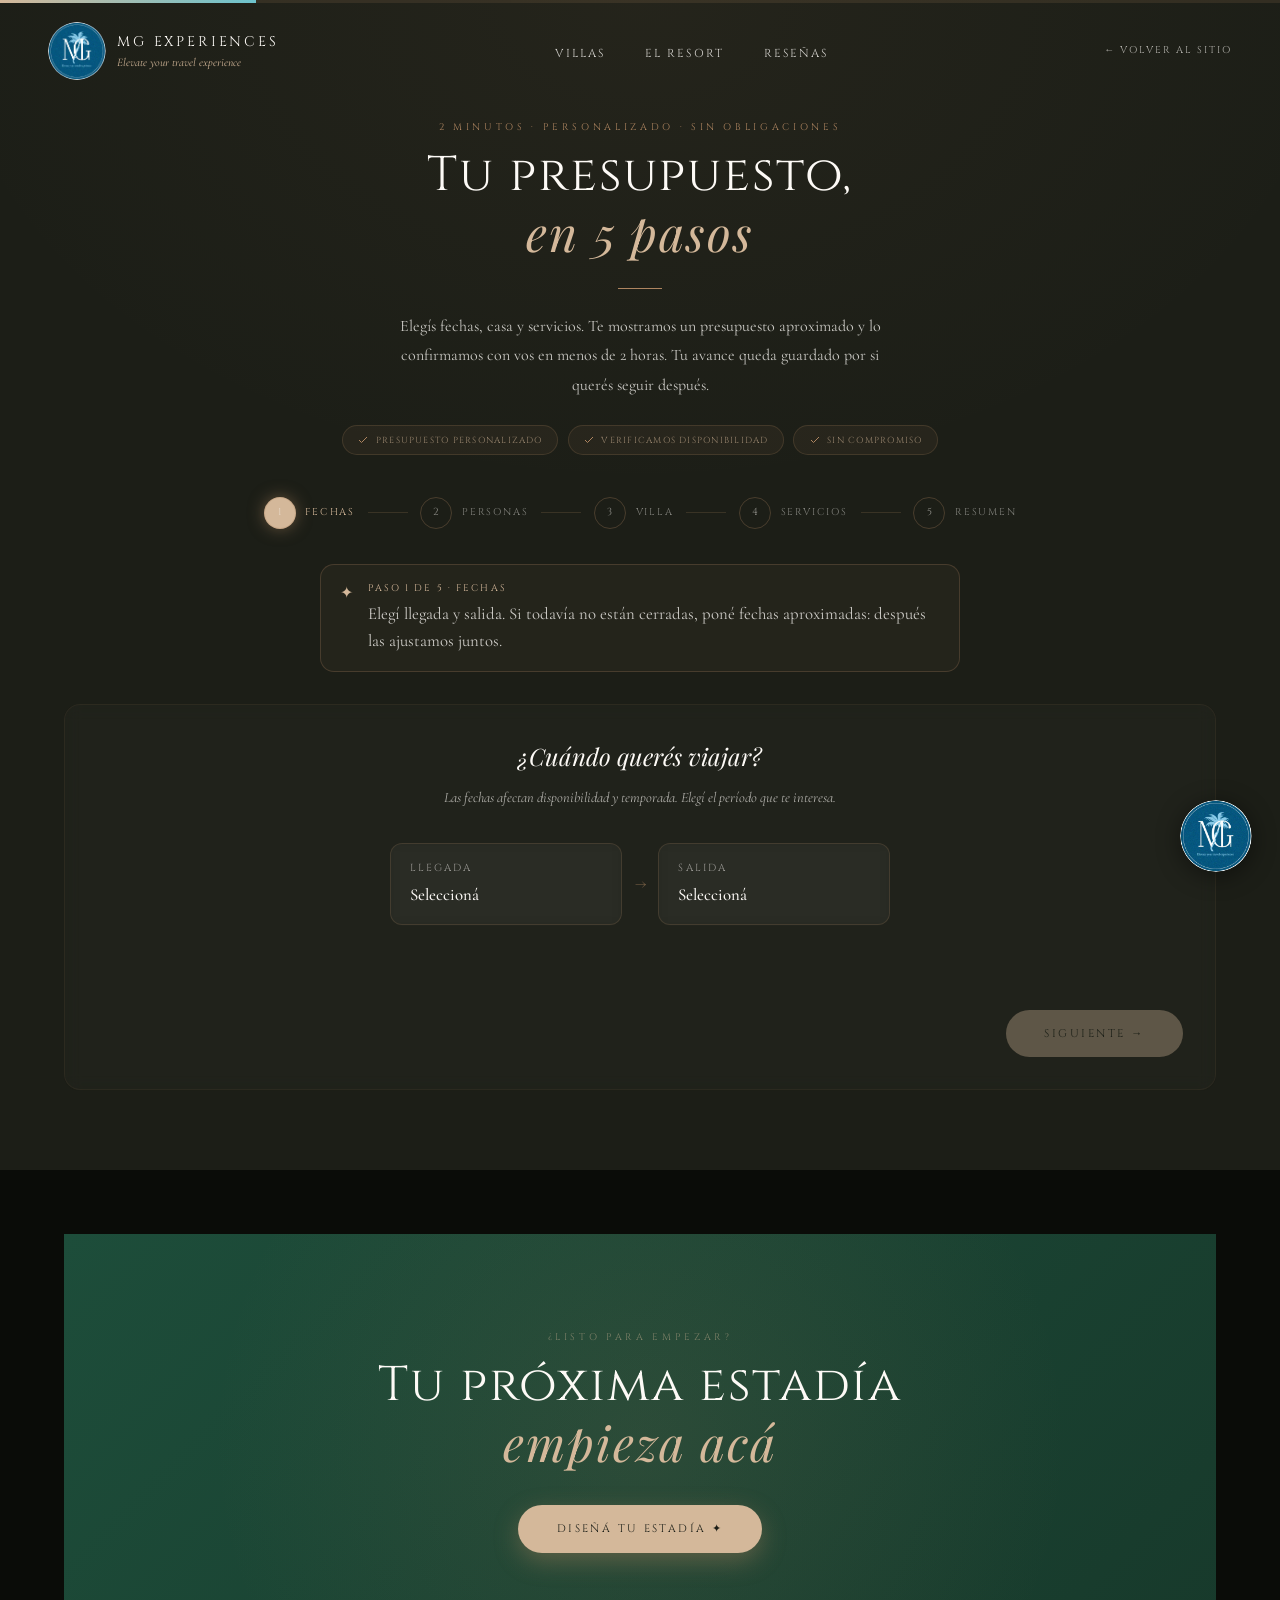
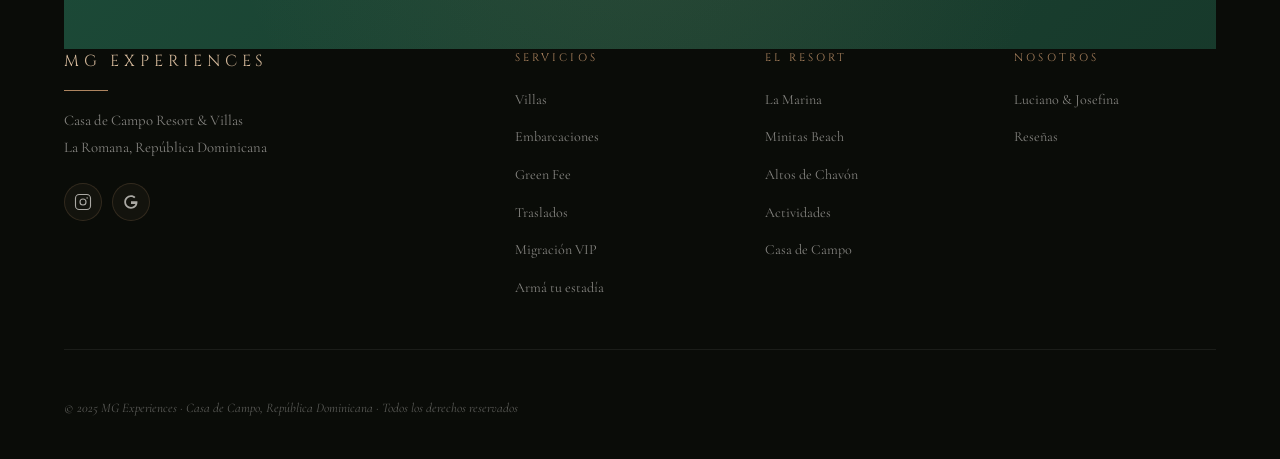
==== presupuesto.html @ 8365c042 "Pedidos a Apps Script por fetch (JSONP como respaldo) Apps Script empezó a responder 503 a los pedid" ====
<!DOCTYPE html>
<html lang="es">
<head>
<meta charset="UTF-8">
<meta name="viewport" content="width=device-width, initial-scale=1.0, maximum-scale=1.0, user-scalable=no">

<!-- Google tag (gtag.js) -->
<script async src="https://www.googletagmanager.com/gtag/js?id=G-HB14Z10X8B"></script>
<script>
  window.dataLayer = window.dataLayer || [];
  function gtag(){dataLayer.push(arguments);}
  gtag('js', new Date());

  gtag('config', 'G-HB14Z10X8B');
</script>
<!-- End Google tag -->

<meta name="description" content="Armá tu presupuesto en 5 pasos: fechas, personas, casa y servicios en Casa de Campo Resort. Te respondemos en menos de 2 horas.">
<title>Armá tu presupuesto — MG Experiences · Casa de Campo</title>

<!-- Meta Pixel Code -->
<script>
!function(f,b,e,v,n,t,s)
{if(f.fbq)return;n=f.fbq=function(){n.callMethod?
n.callMethod.apply(n,arguments):n.queue.push(arguments)};
if(!f._fbq)f._fbq=n;n.push=n;n.loaded=!0;n.version='2.0';
n.queue=[];t=b.createElement(e);t.async=!0;
t.src=v;s=b.getElementsByTagName(e)[0];
s.parentNode.insertBefore(t,s)}(window, document,'script',
'https://connect.facebook.net/en_US/fbevents.js');
fbq('init', '1703217240994709');
fbq('track', 'PageView');
</script>
<noscript><img height="1" width="1" style="display:none"
src="https://www.facebook.com/tr?id=1703217240994709&ev=PageView&noscript=1" /></noscript>
<!-- End Meta Pixel Code -->

<link rel="preconnect" href="https://fonts.googleapis.com">
<link rel="preconnect" href="https://fonts.gstatic.com" crossorigin>
<link href="https://fonts.googleapis.com/css2?family=Cinzel:wght@400;500&family=Cormorant+Garamond:ital,wght@0,300;0,400;1,300;1,400&family=Playfair+Display:ital,wght@0,400;1,400&display=swap" rel="stylesheet">
<style>
*{margin:0;padding:0;box-sizing:border-box}
html{scroll-behavior:smooth}
:root{
  --v:#AE8560;--vl:#D4B89A;--vd:#8A6540;
  --g:#1D4D3A;--gm:#2E6B50;
  --teal:#6DC3CD;
  --bk:#1C1E17;--wh:#FDFAF6;
  --sand:#111310;
}
body{background:var(--bk);color:var(--wh);font-family:'Cormorant Garamond',Georgia,serif;font-size:18px;line-height:1.6;overflow-x:hidden}

/* ── NAV ── */
nav{position:fixed;top:0;left:0;right:0;z-index:200;display:flex;align-items:center;justify-content:space-between;padding:1.4rem 3rem;transition:all .5s}
nav.solid{background:rgba(28,30,23,.85);backdrop-filter:saturate(180%) blur(20px);border-bottom:.5px solid rgba(174,133,96,.18);padding:1rem 3rem}
.nlinks{display:flex;gap:2.5rem;list-style:none}
.nlinks a{font-family:'Cinzel',serif;font-size:.72rem;letter-spacing:.18em;color:rgba(253,250,246,.8);text-decoration:none;transition:color .3s;text-transform:uppercase}
.nlinks a:hover{color:var(--vl)}
.logo{display:flex;align-items:center;gap:.7rem;text-decoration:none}
.logo-n{font-family:'Cinzel',serif;font-size:.88rem;letter-spacing:.2em;color:var(--wh);display:block}
.logo-t{font-family:'Cormorant Garamond',serif;font-style:italic;font-size:.72rem;color:var(--vl);display:block}
.nwa{font-family:'Cinzel',serif;font-size:.64rem;letter-spacing:.2em;text-transform:uppercase;color:var(--bk);background:var(--vl);padding:.65rem 1.6rem;text-decoration:none;transition:all .3s;border:none;cursor:pointer}
.nwa:hover{background:var(--wh)}

/* ── HERO ── */
.hero{position:relative;height:100vh;min-height:680px;display:flex;align-items:center;justify-content:center;text-align:center;overflow:hidden}
.hbg{position:absolute;inset:0;background:url('https://img1.wsimg.com/isteam/ip/28e700c9-c37b-485d-b636-01fcfc9acb86/iStock-475654823-4f7d479.jpg') center/cover no-repeat;transform:scale(1.06);animation:zo 9s ease forwards}
@keyframes zo{to{transform:scale(1)}}
.hov{position:absolute;inset:0;background:linear-gradient(to bottom,rgba(28,30,23,.3) 0%,rgba(28,30,23,.45) 55%,rgba(28,30,23,.92) 100%)}
.hb{position:relative;z-index:2;padding:0 2rem}
.hpre{font-family:'Cinzel',serif;font-size:.7rem;letter-spacing:.4em;color:rgba(212,184,154,.75);margin-bottom:2rem;text-transform:uppercase;animation:fu .9s ease .4s both}
.hh1{font-family:'Cinzel',serif;font-weight:400;font-size:clamp(2.8rem,6.5vw,6rem);line-height:1.08;letter-spacing:.04em;color:var(--wh);animation:fu .9s ease .6s both}
.hh1 em{display:block;font-family:'Playfair Display',serif;font-style:italic;font-weight:400;color:var(--vl);font-size:.58em;letter-spacing:.1em;margin-top:.4rem}
.hsub{font-size:clamp(.95rem,1.6vw,1.15rem);color:rgba(253,250,246,.77);max-width:520px;margin:1.6rem auto 2.4rem;line-height:1.75;animation:fu .9s ease .8s both}
.hbtns{display:flex;gap:1rem;justify-content:center;flex-wrap:wrap;animation:fu .9s ease 1s both}
.btn{font-family:'Cinzel',serif;font-size:.68rem;letter-spacing:.22em;text-transform:uppercase;padding:.95rem 2.4rem;text-decoration:none;transition:all .45s cubic-bezier(.25,.46,.45,.94);display:inline-block;cursor:pointer;border:none;border-radius:100px}
.bf{color:var(--bk);background:var(--vl);box-shadow:0 8px 24px rgba(174,133,96,.4)}
.bf:hover{background:var(--wh);transform:translateY(-2px);box-shadow:0 14px 36px rgba(174,133,96,.55)}
.bo{color:var(--wh);background:transparent;border:1px solid rgba(253,250,246,.38)}
.bo:hover{border-color:var(--wh);background:rgba(253,250,246,.06)}

/* Hero CTA — primary action emphasis */
.hbtns .bf{position:relative;overflow:hidden;font-size:.72rem;padding:1.1rem 2.6rem}
.hbtns .bf::after{
  content:'';position:absolute;inset:0;
  background:linear-gradient(135deg,transparent 0%,rgba(255,255,255,.4) 50%,transparent 100%);
  transform:translateX(-100%);
  animation:shine 3.5s ease-in-out 2s infinite;
}
@keyframes shine{
  0%{transform:translateX(-100%)}
  50%,100%{transform:translateX(100%)}
}

/* ── HERO IMPROVEMENTS ── */
.hero-primary-cta{
  font-size:.78rem !important;
  padding:1.2rem 3rem !important;
  letter-spacing:.22em;
  box-shadow:0 12px 40px rgba(174,133,96,.5), 0 2px 8px rgba(0,0,0,.3) !important;
  position:relative;
  overflow:hidden;
}
.hero-primary-cta:hover{
  transform:translateY(-3px) scale(1.02) !important;
  box-shadow:0 20px 50px rgba(174,133,96,.6), 0 4px 12px rgba(0,0,0,.4) !important;
}

.hero-social-proof{
  display:flex;
  align-items:center;
  justify-content:center;
  gap:.7rem;
  margin-top:1.6rem;
}

.hero-sp-stars{
  color:#D4AF37;
  font-size:.85rem;
  letter-spacing:.08em;
}

.hero-sp-text{
  font-family:'Cormorant Garamond',serif;
  font-style:italic;
  font-size:.88rem;
  color:rgba(253,250,246,.65);
}

.hero-secondary-link{
  margin-top:.9rem;
}

.hero-ghost-link{
  background:none;
  border:none;
  cursor:pointer;
  font-family:'Cormorant Garamond',serif;
  font-style:italic;
  font-size:.95rem;
  color:rgba(212,184,154,.55);
  transition:color .3s;
  padding:0;
  letter-spacing:.02em;
}

.hero-ghost-link:hover{
  color:rgba(212,184,154,.9);
}

/* ── INTER-SECTION CTA STRIP ── */
.cta-strip{
  background:linear-gradient(135deg,var(--g) 0%,#0d2e1f 100%);
  padding:2.5rem 4rem;
  border-top:.5px solid rgba(174,133,96,.15);
  border-bottom:.5px solid rgba(174,133,96,.15);
}

.cta-strip-inner{
  max-width:1200px;
  margin:0 auto;
  display:flex;
  align-items:center;
  justify-content:space-between;
  gap:2rem;
}

.cta-strip-eyebrow{
  font-family:'Cinzel',serif;
  font-size:.58rem;
  letter-spacing:.3em;
  color:rgba(212,184,154,.6);
  text-transform:uppercase;
  margin-bottom:.4rem;
}

.cta-strip-title{
  font-family:'Playfair Display',serif;
  font-style:italic;
  font-size:1.5rem;
  color:var(--wh);
  line-height:1.2;
}

.cta-strip-btn{
  font-family:'Cinzel',serif;
  font-size:.65rem;
  letter-spacing:.2em;
  text-transform:uppercase;
  color:var(--bk);
  background:var(--vl);
  padding:1rem 2rem;
  text-decoration:none;
  border-radius:100px;
  white-space:nowrap;
  flex-shrink:0;
  transition:all .4s cubic-bezier(.25,.46,.45,.94);
  box-shadow:0 8px 24px rgba(174,133,96,.35);
}

.cta-strip-btn:hover{
  background:var(--wh);
  transform:translateY(-2px);
  box-shadow:0 14px 36px rgba(174,133,96,.5);
}

@media(max-width:640px){
  .cta-strip{padding:1.5rem 1rem}
  .cta-strip-inner{flex-direction:column;align-items:flex-start;gap:1rem}
  .cta-strip-title{font-size:1.2rem}
  .cta-strip-btn{width:100%;text-align:center;padding:.95rem}
  .hero-social-proof{flex-direction:column;gap:.3rem}
  .hero-sp-text{font-size:.85rem;text-align:center}
  .hero-primary-cta{padding:1.1rem 1.8rem !important;font-size:.75rem !important;width:min(300px,88vw);text-align:center}
  .hero-ghost-link{font-size:.85rem}
  
  /* Sections padding */
  .sec{padding:5rem 1.2rem}
  .villas{padding:5rem 1.2rem}
  .config{padding:6rem 1.2rem}
  .resort-section{padding:5rem 1.2rem}
  
  /* Remove max-width from inner containers */
  .vh{max-width:none !important;margin:0 auto 3rem !important;padding:0 !important}
  .vg{max-width:none !important;margin:0 !important}
  .vfilt{max-width:none !important;margin:0 !important}
  .config-inner{max-width:none !important;margin:0 !important}
  .rs-inner{max-width:none !important}
  .rs-head{max-width:none !important;margin:0 !important}
  .bi{max-width:none !important}
  
  /* Headers */
  .config-head .rule{width:35px}
  .lbl{font-size:.65rem;margin-bottom:.6rem}
  .bigt{font-size:clamp(1.65rem,5.5vw,2.4rem)}
  .prose{font-size:1rem;line-height:1.7}
  
  /* ── CONFIGURADOR MOBILE IMPROVEMENTS ── */
  .cpanel{padding:1.8rem 1.2rem;gap:1.2rem}
  .cpanel-title{font-size:1.4rem;margin-bottom:.8rem}
  .cpanel-sub{font-size:.85rem;margin-bottom:1.8rem}
  .config-trust-badges{gap:.4rem;margin-top:1rem}
  .ctb{font-size:.48rem;padding:.35rem .7rem}
  
  /* Steps bar mobile */
  .steps-bar{gap:0;margin-bottom:2.5rem;overflow-x:auto;padding-bottom:.8rem}
  .step-item{flex-shrink:0}
  .step-dot{width:28px;height:28px;font-size:.56rem}
  .step-label{font-size:.52rem;margin-left:.4rem}
  .step-line{width:25px;margin:0 .4rem;flex-shrink:0}
  
  /* Calendar mobile */
  .cal-wrap{max-width:100%}
  .cal-fields{gap:.6rem}
  .cal-field{padding:.8rem 1rem;font-size:.95rem}
  .cal-flabel{font-size:.58rem;margin-bottom:.25rem}
  .cal-fval{font-size:.95rem}
  .cal-drop{padding:1rem}
  
  /* Guests mobile */
  .guest-row{gap:1rem;margin:0 auto 1.5rem}
  .guest-btn{width:48px;height:48px;font-size:1.3rem}
  .guest-num{font-size:2.2rem}
  .guest-label{font-size:.8rem;margin-top:.2rem}
  
  /* Villa selector mobile */
  .villa-sel-grid{grid-template-columns:1fr;gap:.8rem;margin-bottom:1.5rem}
  .villa-opt{padding:1.2rem;border-radius:12px}
  .vo-name{font-size:.65rem;margin-bottom:.25rem}
  .vo-spec{font-size:.8rem;margin-bottom:.3rem}
  .vo-price{font-size:.88rem}
  .filter-note{font-size:.85rem;margin-bottom:1.2rem}
  
  /* Service options mobile */
  .svc-opts{grid-template-columns:1fr;gap:.8rem;margin-bottom:1.5rem}
  .svc-opt{padding:1.2rem 1.4rem;gap:.8rem;border-radius:12px}
  .svc-opt-name{font-size:.64rem;margin-bottom:.2rem}
  .svc-opt-desc{font-size:.82rem}
  .svc-opt-price{font-size:.82rem;margin-top:.25rem}
  
  /* Summary mobile */
  .summary-box{padding:1.5rem;margin-bottom:1.5rem;border-radius:12px}
  .summary-title{font-size:.65rem;margin-bottom:1.2rem}
  .summary-line{padding:.4rem 0}
  .sl-name{font-size:.8rem}
  .sl-val{font-size:.88rem}
  .st-label{font-size:.64rem}
  .st-val{font-size:1.3rem}
  .st-note{font-size:.65rem;margin-top:.25rem}
  
  /* Nav buttons mobile */
  .cnav{gap:.8rem;margin-top:1.5rem}
  .cbtn-back{font-size:.62rem;padding:.6rem 0}
  .cbtn-next,.cbtn-wa{font-size:.62rem;padding:.9rem 1.2rem}
}

.scue{position:absolute;bottom:2.2rem;left:50%;transform:translateX(-50%);z-index:2;display:flex;flex-direction:column;align-items:center;gap:.4rem;animation:fu .9s ease 1.4s both}
.scue span{font-family:'Cinzel',serif;font-size:.62rem;letter-spacing:.3em;color:rgba(253,250,246,.5)}
.sln{width:1px;height:36px;background:rgba(253,250,246,.25);animation:pulse 2.2s ease-in-out infinite}

@keyframes fu{from{opacity:0;transform:translateY(22px)}to{opacity:1;transform:translateY(0)}}
@keyframes pulse{0%,100%{opacity:.25}50%{opacity:.7}}
.rv{opacity:0;transform:translateY(40px);transition:opacity .95s cubic-bezier(.22,.61,.36,1),transform .95s cubic-bezier(.22,.61,.36,1)}
.rv.in{opacity:1;transform:translateY(0)}
.rv2{transition-delay:.15s}.rv3{transition-delay:.36s}

/* ── SHARED ── */
.lbl{font-family:'Cinzel',serif;font-size:.6rem;letter-spacing:.38em;color:var(--v);text-transform:uppercase;display:block;margin-bottom:.8rem}
.bigt{font-family:'Cinzel',serif;font-weight:400;font-size:clamp(1.9rem,3.8vw,3.6rem);line-height:1.15;letter-spacing:.04em}
.bigt em{font-family:'Playfair Display',serif;font-style:italic;font-weight:400;color:var(--vl)}
.rule{width:44px;height:1px;background:var(--v);margin:1.4rem 0}
.rc{margin:1.4rem auto}
.prose{font-size:1.08rem;color:rgba(253,250,246,.7);line-height:1.95;max-width:500px}
.sec{padding:9rem 4rem}

/* ── SERVICES SCROLL ── */
.svcs{padding:8rem 0;background:var(--bk);overflow:hidden}
.si{text-align:center;padding:0 4rem 5rem}
.ss{display:flex;gap:1.5rem;padding:0 4rem 2rem;overflow-x:auto;scroll-snap-type:x mandatory;scrollbar-width:none;cursor:grab;-ms-overflow-style:none}
.ss::-webkit-scrollbar{display:none}
.ss.grab{cursor:grabbing}
.sc{min-width:370px;height:460px;border-radius:3px;position:relative;overflow:hidden;flex-shrink:0;scroll-snap-align:start;transition:transform .4s,box-shadow .4s}
.sc:hover{transform:scale(1.025);box-shadow:0 28px 56px rgba(0,0,0,.5)}
.sc img{position:absolute;inset:0;width:100%;height:100%;object-fit:cover;transition:transform .7s}
.sc:hover img{transform:scale(1.07)}
.scov{position:absolute;inset:0;background:linear-gradient(to top,rgba(28,30,23,.93) 0%,rgba(28,30,23,.15) 55%,transparent 100%)}
.scb{position:absolute;bottom:0;left:0;right:0;padding:2rem}
.scat{font-family:'Cinzel',serif;font-size:.66rem;letter-spacing:.28em;color:var(--vl);text-transform:uppercase;margin-bottom:.5rem}
.stitle{font-family:'Playfair Display',serif;font-style:italic;font-size:1.55rem;color:var(--wh);margin-bottom:.5rem}
.sitems{font-size:.9rem;color:rgba(253,250,246,.67);line-height:1.8}
.slink{display:inline-block;margin-top:1rem;font-family:'Cinzel',serif;font-size:.64rem;letter-spacing:.2em;color:var(--vl);text-decoration:none;text-transform:uppercase;border-bottom:1px solid rgba(212,184,154,.3);padding-bottom:.12rem;transition:all .3s}
.slink:hover{color:var(--wh);border-color:var(--wh)}
.sh{text-align:center;padding:1.5rem;font-family:'Cinzel',serif;font-size:.64rem;letter-spacing:.22em;color:rgba(253,250,246,.37);text-transform:uppercase}

/* ── VILLAS PREVIEW ── */
.villas{padding:8rem 4rem;background:var(--sand)}
.vh{display:flex;align-items:flex-end;justify-content:space-between;max-width:1200px;margin:0 auto 4rem;flex-wrap:wrap;gap:2rem}
.vg{display:grid;grid-template-columns:repeat(4,1fr);gap:1.5px;background:rgba(174,133,96,.12);max-width:1200px;margin:0 auto}
.vc{position:relative;overflow:hidden;cursor:pointer;transition:all .5s cubic-bezier(.25,.46,.45,.94);aspect-ratio:3/4;border-radius:4px}
.vc.hidden{display:none}
.vi{position:absolute;inset:0;width:100%;height:100%;object-fit:cover;transition:transform .4s ease}
.vpc-wrap{position:absolute;inset:0;width:100%;height:100%}
.vpc-wrap .vpc{position:absolute;inset:0;width:100%;height:100%}
.vc:hover .vfoot{opacity:1;transform:translateY(0)}
.vfilt{display:flex;gap:.5rem;justify-content:center;padding:1.5rem 1rem .5rem;max-width:1200px;margin:0 auto;flex-wrap:wrap}
.vfb{font-family:'Cinzel',serif;font-size:.62rem;letter-spacing:.16em;text-transform:uppercase;color:rgba(253,250,246,.6);background:none;border:1px solid rgba(174,133,96,.18);padding:.55rem 1.4rem;cursor:pointer;transition:all .4s cubic-bezier(.25,.46,.45,.94);border-radius:100px}
.vfb:hover{color:var(--vl);border-color:rgba(174,133,96,.7);background:rgba(174,133,96,.06)}
.vc:hover{z-index:2}
.vc:hover .vi{transform:scale(1.07)}
.vc:hover .vfoot{opacity:1;transform:translateY(0)}
.vi{width:100%;aspect-ratio:3/4;object-fit:cover;display:block;transition:transform .6s}
.vpc{width:100%;aspect-ratio:3/4;display:block}
.vov{position:absolute;inset:0;background:linear-gradient(to top,rgba(28,30,23,.95) 0%,rgba(28,30,23,.08) 60%,transparent 100%)}
.vinfo{position:absolute;bottom:0;left:0;right:0;padding:1.4rem}
.vname{font-family:'Cinzel',serif;font-size:.7rem;letter-spacing:.18em;color:var(--wh);text-transform:uppercase;margin-bottom:.25rem}
.vdet{font-size:.82rem;color:rgba(253,250,246,.6)}
.vfoot{position:absolute;inset:0;background:rgba(29,77,58,.93);display:flex;flex-direction:column;align-items:center;justify-content:center;padding:2rem;opacity:0;transform:translateY(6px);transition:all .38s}
.vprice-l{font-family:'Cinzel',serif;font-size:.68rem;letter-spacing:.15em;color:var(--vl);text-transform:uppercase;margin-bottom:.35rem}
.vprice-v{font-family:'Playfair Display',serif;font-style:italic;font-size:1.75rem;color:var(--wh);margin-bottom:.3rem}
.vprice-x{font-size:.86rem;color:rgba(253,250,246,.65);text-align:center;margin-bottom:1.2rem}
.vbtn{font-family:'Cinzel',serif;font-size:.62rem;letter-spacing:.2em;text-transform:uppercase;color:var(--g);background:var(--vl);padding:.55rem 1.3rem;cursor:pointer;border:none;text-decoration:none;transition:background .3s;border-radius:100px;transition:all .4s cubic-bezier(.25,.46,.45,.94)}
.vbtn:hover{background:var(--wh)}

/* ── VILLA DETAIL MODAL ── */
#vmodal-overlay{position:fixed;inset:0;background:rgba(0,0,0,.55);backdrop-filter:blur(3px);z-index:8000;opacity:0;pointer-events:none;transition:opacity .3s}
#vmodal-overlay.open{opacity:1;pointer-events:all}
#vmodal{position:fixed;top:0;right:0;bottom:0;width:min(600px,100vw);background:rgb(11,17,10);border-left:1px solid rgba(174,133,96,.18);z-index:8001;transform:translateX(100%);transition:transform .38s cubic-bezier(.32,.72,0,1);overflow-y:auto;display:flex;flex-direction:column}
#vmodal.open{transform:translateX(0)}
.vm-img{width:100%;height:300px;object-fit:cover;flex-shrink:0;display:block}
.vm-img-placeholder{width:100%;height:240px;flex-shrink:0;position:relative;overflow:hidden}
.vm-body{padding:2.5rem 2.8rem;flex:1}
.vm-close{position:sticky;top:0;z-index:10;display:flex;justify-content:flex-end;padding:.6rem .8rem;background:transparent;pointer-events:none}
.vm-cta-gallery{display:flex;align-items:center;gap:.5rem;font-family:'Cinzel',serif;font-size:.64rem;letter-spacing:.15em;text-transform:uppercase;color:var(--vl);background:none;border:.5px solid rgba(174,133,96,.3);padding:.75rem 1.5rem;cursor:pointer;transition:all .2s ease;margin-top:.5rem}
.vm-cta-gallery:hover{background:rgba(174,133,96,.1);border-color:var(--vl);color:var(--wh)}
.vm-close-btn{pointer-events:all;background:rgba(11,17,10,.85);border:1px solid rgba(174,133,96,.3);color:rgba(174,133,96,.85);width:34px;height:34px;cursor:pointer;font-size:1rem;display:flex;align-items:center;justify-content:center;transition:all .2s;backdrop-filter:blur(4px)}
.vm-close-btn:hover{border-color:rgba(174,133,96,.85);color:var(--vl)}
.vm-label{font-family:'Cinzel',serif;font-size:.62rem;letter-spacing:.22em;color:var(--vl);text-transform:uppercase;margin-bottom:.6rem}
.vm-title{font-family:'Playfair Display',serif;font-size:2.1rem;font-style:italic;color:var(--wh);margin-bottom:1.6rem;line-height:1.2}
.vm-stats{display:grid;grid-template-columns:repeat(3,1fr);gap:.8rem;margin-bottom:2rem}
.vm-stat{border:1px solid rgba(174,133,96,.15);padding:.9rem .8rem;text-align:center}
.vm-stat-n{font-family:'Playfair Display',serif;font-size:1.4rem;color:var(--vl);font-style:italic}
.vm-stat-l{font-family:'Cinzel',serif;font-size:.62rem;letter-spacing:.12em;color:rgba(253,250,246,.55);text-transform:uppercase;margin-top:.2rem}
.vm-price-box{background:rgba(174,133,96,.07);border:1px solid rgba(174,133,96,.2);padding:1.2rem 1.5rem;margin-bottom:2rem;display:flex;align-items:center;justify-content:space-between;gap:1rem}
.vm-price-from{font-family:'Cinzel',serif;font-size:.62rem;letter-spacing:.18em;color:rgba(174,133,96,.75);text-transform:uppercase}
.vm-price-val{font-family:'Playfair Display',serif;font-size:1.8rem;font-style:italic;color:var(--wh)}
.vm-price-night{font-size:.88rem;color:rgba(253,250,246,.55)}
.vm-section-t{font-family:'Cinzel',serif;font-size:.64rem;letter-spacing:.2em;color:var(--vl);text-transform:uppercase;margin-bottom:.9rem;margin-top:1.8rem;padding-bottom:.5rem;border-bottom:1px solid rgba(174,133,96,.12)}
.vm-desc{font-family:'Cormorant Garamond',serif;font-size:1rem;color:rgba(253,250,246,.85);line-height:1.85;margin-bottom:.8rem}
.vm-amenities{display:grid;grid-template-columns:1fr 1fr;gap:.45rem .8rem;margin-bottom:.5rem}
.vm-am{display:flex;align-items:flex-start;gap:.5rem;font-family:'Cormorant Garamond',serif;font-size:.92rem;color:rgba(253,250,246,.8);line-height:1.5}
.vm-am::before{content:'✦';font-size:.66rem;color:var(--vl);margin-top:.28rem;flex-shrink:0}
.vm-rooms{display:flex;flex-direction:column;gap:.7rem}
.vm-room{padding:.9rem 1rem;border-left:2px solid rgba(174,133,96,.25);background:rgba(174,133,96,.04)}
.vm-room-n{font-family:'Cinzel',serif;font-size:.64rem;letter-spacing:.16em;color:var(--vl);text-transform:uppercase;margin-bottom:.3rem}
.vm-room-d{font-family:'Cormorant Garamond',serif;font-size:.9rem;color:rgba(253,250,246,.75);line-height:1.6}
.vm-note{font-family:'Cormorant Garamond',serif;font-style:italic;font-size:.85rem;color:rgba(253,250,246,.5);line-height:1.6;margin-top:1rem}
.vm-ctas{display:grid;grid-template-columns:1fr 1fr;gap:.8rem;margin-top:2.5rem;padding-top:1.5rem;border-top:1px solid rgba(174,133,96,.12)}
.vm-cta-main{font-family:'Cinzel',serif;font-size:.68rem;letter-spacing:.18em;text-transform:uppercase;color:var(--bk);background:var(--vl);border:none;padding:1rem 1.8rem;cursor:pointer;transition:all .4s cubic-bezier(.25,.46,.45,.94);border-radius:100px;width:100%}
.vm-cta-main:hover{background:var(--wh)}
.vm-cta-sec{font-family:'Cinzel',serif;font-size:.68rem;letter-spacing:.18em;text-transform:uppercase;color:var(--vl);background:none;border:1px solid rgba(174,133,96,.35);padding:1rem;cursor:pointer;transition:all .2s;text-decoration:none;display:flex;align-items:center;justify-content:center;gap:.4rem}
.vm-cta-sec:hover{border-color:var(--vl);background:rgba(174,133,96,.06)}
@media(max-width:640px){
  #vmodal{width:100vw;border-left:none}
  .vm-body{padding:1.5rem 1.3rem}
  .vm-stats{grid-template-columns:repeat(3,1fr)}
  .vm-amenities{grid-template-columns:1fr}
  .vm-ctas{grid-template-columns:1fr}
}

/* ── CARRUSEL MODAL ── */
.vm-carousel{position:relative;width:100%;background:#000;flex-shrink:0}
.vm-carousel-track{display:flex;transition:transform .35s cubic-bezier(.25,.46,.45,.94);will-change:transform}
.vm-carousel-track img{width:100%;flex-shrink:0;aspect-ratio:16/9;object-fit:cover;display:block}
.vm-carousel-btn{position:absolute;top:50%;transform:translateY(-50%);background:rgba(0,0,0,.5);border:1px solid rgba(255,255,255,.15);color:#fff;width:38px;height:38px;cursor:pointer;font-size:1.1rem;display:flex;align-items:center;justify-content:center;z-index:5;transition:background .2s}
.vm-carousel-btn:hover{background:rgba(0,0,0,.85)}
.vm-carousel-btn.prev{left:.6rem}.vm-carousel-btn.next{right:.6rem}
.vm-carousel-counter{position:absolute;bottom:.6rem;right:.8rem;background:rgba(0,0,0,.55);color:rgba(255,255,255,.8);font-family:'Cinzel',serif;font-size:.6rem;letter-spacing:.1em;padding:.2rem .5rem}
.vm-carousel-loading{display:flex;align-items:center;justify-content:center;aspect-ratio:16/9;color:rgba(253,250,246,.45);font-family:'Cormorant Garamond',serif;font-style:italic;font-size:.9rem}

/* ── SCROLL ANIMATIONS (Apple-style) ── */
[data-reveal]{opacity:0;transform:translateY(32px);transition:opacity .78s cubic-bezier(.25,.46,.45,.94),transform .78s cubic-bezier(.25,.46,.45,.94)}
[data-reveal="left"]{transform:translateX(-40px)}
[data-reveal="right"]{transform:translateX(40px)}
[data-reveal="scale"]{transform:scale(.96) translateY(16px)}
[data-reveal].visible{opacity:1;transform:none}
[data-delay="1"]{transition-delay:.1s}
[data-delay="2"]{transition-delay:.2s}
[data-delay="3"]{transition-delay:.3s}
[data-delay="4"]{transition-delay:.4s}
[data-delay="5"]{transition-delay:.5s}
[data-delay="6"]{transition-delay:.6s}
/* Typography improvements */
.prose{font-size:1rem;color:rgba(253,250,246,.77);line-height:1.85}
.cpanel-sub{color:rgba(253,250,246,.8);font-size:1.05rem;line-height:1.8}
.svc-opt-name{font-size:1rem;color:rgba(253,250,246,.9);font-weight:500}
.rs-cd{font-family:'Cormorant Garamond',serif;font-size:1rem;color:rgba(253,250,246,.77);line-height:1.75}
.vbd{font-size:.9rem;color:rgba(253,250,246,.73);line-height:1.78}

.vc-loading{background:rgba(174,133,96,.04);aspect-ratio:3/4;animation:shimmer 1.6s ease-in-out infinite}
@keyframes shimmer{0%,100%{opacity:.4}50%{opacity:.8}}

/* ── RESORT SECTIONS ── */
.resort-section{padding:6rem 4rem;background:transparent}
.rs-inner{max-width:1200px;margin:0 auto}
.rs-head{margin-bottom:3.5rem;max-width:680px}
.rs-grid{display:grid;grid-template-columns:repeat(3,1fr);gap:1.5rem}
.rs-card{padding:2rem 1.8rem;border:1px solid rgba(174,133,96,.18);background:rgba(255,255,255,.04);backdrop-filter:blur(12px);-webkit-backdrop-filter:blur(12px);border-radius:20px;transition:all .4s cubic-bezier(.25,.46,.45,.94)}
.rs-card:hover{border-color:rgba(174,133,96,.45)}
.rs-card-cta{border-color:rgba(174,133,96,.35);background:rgba(174,133,96,.04);display:flex;flex-direction:column;align-items:flex-start}
.rs-icon{font-size:1.8rem;margin-bottom:.8rem;display:flex;align-items:center;justify-content:center;color:var(--v);opacity:.85}
.rs-ct{font-family:'Cinzel',serif;font-size:.7rem;letter-spacing:.16em;color:var(--vl);text-transform:uppercase;margin-bottom:.6rem}
.rs-cd{font-family:'Cormorant Garamond',serif;font-size:.95rem;color:rgba(253,250,246,.7);line-height:1.75}
.rs-beach{display:grid;grid-template-columns:1fr 1fr;gap:6rem;align-items:center}
.rs-beach-facts{display:grid;grid-template-columns:1fr 1fr;gap:1.5rem}
.rs-fact{padding:1.2rem;border:1px solid rgba(174,133,96,.12)}
.rs-fn{font-family:'Cinzel',serif;font-size:.64rem;letter-spacing:.16em;color:var(--vl);text-transform:uppercase;margin-bottom:.4rem}
.rs-fd{font-family:'Cormorant Garamond',serif;font-size:.88rem;color:rgba(253,250,246,.65);line-height:1.6}
@media(max-width:1024px){.rs-grid{grid-template-columns:repeat(2,1fr)}.rs-beach{grid-template-columns:1fr}}
@media(max-width:640px){.resort-section{padding:4rem 1.5rem}.rs-grid{grid-template-columns:1fr}.rs-beach-facts{grid-template-columns:1fr}}
.boats{min-height:90vh;display:flex;align-items:center;position:relative;overflow:hidden;padding:8rem 4rem}
.bbg{position:absolute;inset:0;background:url('https://img1.wsimg.com/isteam/ip/28e700c9-c37b-485d-b636-01fcfc9acb86/blob-d80dc22.png') center/cover no-repeat;filter:brightness(.28)}
.bb{position:relative;z-index:2;max-width:1200px;margin:0 auto;display:grid;grid-template-columns:1fr 1fr;gap:6rem;align-items:center;padding:0 2rem}
.fleet{display:flex;flex-direction:column;gap:1px;background:rgba(253,250,246,.07)}
.frow{background:rgba(255,255,255,.04);backdrop-filter:blur(8px);-webkit-backdrop-filter:blur(8px);padding:1.4rem 1.8rem;display:flex;justify-content:space-between;align-items:center;transition:all .4s cubic-bezier(.25,.46,.45,.94);border-radius:12px;border:1px solid rgba(174,133,96,.1);margin-bottom:.5rem}
.frow:hover{background:rgba(253,250,246,.09)}
.fn{font-family:'Playfair Display',serif;font-style:italic;font-size:1.15rem;color:var(--wh)}
.fs2{font-size:.84rem;color:rgba(253,250,246,.65);margin-top:.12rem}
.fc{font-family:'Cinzel',serif;font-size:.64rem;letter-spacing:.2em;color:var(--teal);text-transform:uppercase}
.ibox{margin-top:2.2rem;padding:1.6rem;border:1px solid rgba(109,195,205,.18);border-radius:16px;backdrop-filter:blur(8px);-webkit-backdrop-filter:blur(8px)}
.ibt{font-family:'Cinzel',serif;font-size:.64rem;letter-spacing:.28em;color:var(--teal);text-transform:uppercase;margin-bottom:.9rem}
.ibg{display:grid;grid-template-columns:1fr 1fr;gap:.45rem}
.ii{font-size:.92rem;color:rgba(253,250,246,.83);display:flex;align-items:center;gap:.45rem}
.ii::before{content:'';width:3px;height:3px;background:var(--teal);border-radius:50%;flex-shrink:0}

/* ── GOLF ── */
.golf{position:relative;padding:8rem 4rem;background:#0a1510;overflow:hidden}
.gbg{position:absolute;inset:0;background:url('https://img1.wsimg.com/isteam/ip/28e700c9-c37b-485d-b636-01fcfc9acb86/iStock-475654823.jpg') center/cover no-repeat;opacity:.18}
.gbody{position:relative;z-index:2;max-width:1200px;margin:0 auto;padding:4rem 2rem}
.gq{font-family:'Playfair Display',serif;font-style:italic;font-size:clamp(1.05rem,2vw,1.8rem);color:rgba(253,250,246,.9);max-width:760px;line-height:1.75;margin:0 auto 1rem;text-align:center}
.gattr{font-family:'Cinzel',serif;font-size:.68rem;letter-spacing:.3em;color:var(--v);text-transform:uppercase;text-align:center;margin-bottom:3.5rem}
.gcs{display:grid;grid-template-columns:repeat(3,1fr);gap:2rem;margin-top:3.5rem}
.gc{border:1px solid rgba(174,133,96,.2);padding:1.8rem;border-radius:16px;background:rgba(255,255,255,.03);backdrop-filter:blur(8px);-webkit-backdrop-filter:blur(8px);transition:all .4s cubic-bezier(.25,.46,.45,.94)}
.gcn{font-family:'Cinzel',serif;font-size:.74rem;letter-spacing:.18em;color:var(--wh);text-transform:uppercase;margin-bottom:.7rem}
.gcd{font-size:.96rem;color:rgba(253,250,246,.77);line-height:1.85}
.gam{display:grid;grid-template-columns:repeat(3,1fr);gap:1.3rem;margin-top:3rem;padding-top:3rem;border-top:.5px solid rgba(253,250,246,.07)}
.gai{display:flex;gap:.7rem}
.gdot{width:4px;height:4px;background:var(--v);border-radius:50%;margin-top:.45rem;flex-shrink:0}
.gan{font-family:'Cinzel',serif;font-size:.7rem;letter-spacing:.15em;color:var(--wh);text-transform:uppercase;margin-bottom:.2rem}
.gat{font-size:.88rem;color:rgba(253,250,246,.7);line-height:1.6}

/* ═══════════════════════════════════════════════════════════════
   CASA DE CAMPO — EDITORIAL EXPERIENCE
   Refined luxury · Mobile-first · Magazine-style storytelling
   ═══════════════════════════════════════════════════════════════ */

.cdc-experience{
  position:relative;
  background:var(--bk);
  overflow:hidden;
  padding:0;
}

/* Subtle grain texture overlay */
.cdc-experience::before{
  content:'';
  position:absolute;
  inset:0;
  background-image:url("data:image/svg+xml,%3Csvg viewBox='0 0 200 200' xmlns='http://www.w3.org/2000/svg'%3E%3Cfilter id='n'%3E%3CfeTurbulence type='fractalNoise' baseFrequency='0.85' numOctaves='3' /%3E%3CfeColorMatrix values='0 0 0 0 0.68 0 0 0 0 0.52 0 0 0 0 0.38 0 0 0 0.04 0'/%3E%3C/filter%3E%3Crect width='100%25' height='100%25' filter='url(%23n)'/%3E%3C/svg%3E");
  opacity:.5;
  pointer-events:none;
  z-index:1;
  mix-blend-mode:overlay;
}

.cdc-experience > *{position:relative;z-index:2}

/* ─── ACT I: OPENING ─────────────────────────────────────── */
.cdc-act-1{
  padding:9rem 4rem 5rem;
  max-width:980px;
  margin:0 auto;
  text-align:center;
  position:relative;
  z-index:1;
}

/* Real CDC photo as section background */
.cdc-act-1-bg{
  position:absolute;
  inset:0;
  width:100%;height:100%;
  background:url('img/cdc-aerial.jpg') center 40%/cover no-repeat;
  filter:brightness(.18) saturate(.7);
  pointer-events:none;
}

.cdc-act-1-wrap{
  position:relative;
  overflow:hidden;
}

.cdc-prelude{
  display:inline-flex;
  align-items:center;
  gap:1.2rem;
  margin-bottom:3rem;
  opacity:0;
  animation:cdcFadeUp 1s ease .2s forwards;
}

.cdc-roman{
  font-family:'Playfair Display',serif;
  font-style:italic;
  font-size:1.4rem;
  color:var(--v);
  font-weight:400;
}

.cdc-prelude-text{
  font-family:'Cinzel',serif;
  font-size:.62rem;
  letter-spacing:.42em;
  color:rgba(253,250,246,.65);
  text-transform:uppercase;
  position:relative;
  padding-left:2rem;
}

.cdc-prelude-text::before{
  content:'';
  position:absolute;
  left:0;top:50%;
  width:1.5rem;height:.5px;
  background:rgba(174,133,96,.4);
}

.cdc-headline{
  font-family:'Cinzel',serif;
  font-weight:400;
  font-size:clamp(3rem, 9vw, 6.5rem);
  line-height:.95;
  letter-spacing:.02em;
  color:var(--wh);
  margin-bottom:2.5rem;
  opacity:0;
  animation:cdcFadeUp 1s ease .4s forwards;
}

.cdc-h-line-1{
  display:block;
}

.cdc-h-line-2{
  display:block;
  font-family:'Playfair Display',serif;
  font-style:italic;
  font-weight:400;
  color:var(--vl);
  font-size:1em;
  letter-spacing:.04em;
  margin-top:-.15em;
}

.cdc-tagline{
  font-family:'Cormorant Garamond',serif;
  font-size:clamp(1.1rem, 2vw, 1.45rem);
  line-height:1.7;
  color:rgba(253,250,246,.77);
  max-width:560px;
  margin:0 auto 4rem;
  font-weight:300;
  opacity:0;
  animation:cdcFadeUp 1s ease .6s forwards;
}

.cdc-tagline em{
  font-family:'Playfair Display',serif;
  font-style:italic;
  color:var(--vl);
}

.cdc-quick-stats{
  display:flex;
  justify-content:center;
  align-items:center;
  gap:0;
  padding-top:3rem;
  border-top:.5px solid rgba(174,133,96,.18);
  opacity:0;
  animation:cdcFadeUp 1s ease .8s forwards;
}

.cdc-qs-item{
  flex:1;
  min-width:0;
  text-align:center;
  padding:0 .8rem;
}

.cdc-qs-n{
  display:block;
  font-family:'Playfair Display',serif;
  font-style:italic;
  font-size:clamp(1.8rem, 4.5vw, 3.2rem);
  color:var(--vl);
  line-height:1;
  margin-bottom:.5rem;
  font-weight:400;
}

.cdc-qs-n sup{
  font-size:.5em;
  color:var(--v);
}

.cdc-qs-l{
  font-family:'Cinzel',serif;
  font-size:.52rem;
  letter-spacing:.22em;
  color:rgba(253,250,246,.6);
  text-transform:uppercase;
}

.cdc-qs-divider{
  width:1px;
  height:42px;
  background:linear-gradient(to bottom,transparent,rgba(174,133,96,.3),transparent);
  flex-shrink:0;
}

/* ─── ACT II: TRANSITION ─────────────────────────────────── */
.cdc-act-2{
  padding-top:2rem;
}

.cdc-transition{
  display:flex;
  align-items:center;
  justify-content:center;
  gap:1.8rem;
  padding:5rem 2rem 6rem;
  max-width:1200px;
  margin:0 auto;
}

.cdc-trans-line{
  flex:1;
  max-width:200px;
  height:.5px;
  background:linear-gradient(to right,transparent,rgba(174,133,96,.45),transparent);
}

.cdc-trans-text{
  font-family:'Playfair Display',serif;
  font-style:italic;
  font-size:1.1rem;
  letter-spacing:.04em;
  color:var(--vl);
  text-transform:none;
  white-space:nowrap;
}

/* ─── DOMAINS (Marina, Minitas, Chavón) ──────────────────── */
.cdc-domain{
  position:relative;
  min-height:90vh;
  display:flex;
  align-items:center;
  padding:6rem 4rem;
  overflow:hidden;
  isolation:isolate;
}

.cdc-domain-bg{
  position:absolute;
  inset:0;
  background-size:cover;
  background-position:center;
  z-index:0;
  filter:saturate(.92) contrast(1.08);
  transform:scale(1.08);
  transition:transform 8s cubic-bezier(.25,.46,.45,.94), filter 1.2s ease;
  animation:cdcKenBurns 22s ease-in-out infinite alternate;
}

@keyframes cdcKenBurns{
  0%{transform:scale(1.08) translateX(0)}
  100%{transform:scale(1.15) translateX(-2%)}
}

.cdc-domain:hover .cdc-domain-bg{
  filter:saturate(1.05) contrast(1.1);
}

.cdc-domain-overlay{
  position:absolute;
  inset:0;
  background:
    linear-gradient(
      105deg,
      rgba(28,30,23,.88) 0%,
      rgba(28,30,23,.62) 38%,
      rgba(28,30,23,.28) 65%,
      rgba(28,30,23,.15) 100%
    ),
    radial-gradient(
      ellipse 80% 80% at 80% 50%,
      transparent 0%,
      rgba(28,30,23,.4) 100%
    );
  z-index:1;
}

.cdc-overlay-teal{
  background:
    linear-gradient(
      105deg,
      rgba(15,30,38,.88) 0%,
      rgba(20,45,55,.6) 38%,
      rgba(28,30,23,.28) 65%,
      rgba(28,30,23,.15) 100%
    ),
    radial-gradient(
      ellipse 80% 80% at 80% 50%,
      transparent 0%,
      rgba(15,30,38,.4) 100%
    );
}

.cdc-overlay-amber{
  background:
    linear-gradient(
      105deg,
      rgba(35,22,12,.88) 0%,
      rgba(55,35,18,.6) 38%,
      rgba(28,30,23,.28) 65%,
      rgba(28,30,23,.15) 100%
    ),
    radial-gradient(
      ellipse 80% 80% at 80% 50%,
      transparent 0%,
      rgba(35,22,12,.4) 100%
    );
}

.cdc-domain-content{
  position:relative;
  z-index:2;
  max-width:560px;
  width:100%;
}

/* Reverse domain: text on right */
.cdc-domain-reverse{
  justify-content:flex-end;
}

.cdc-domain-reverse .cdc-domain-overlay{
  background:linear-gradient(
    -105deg,
    rgba(10,30,40,.88) 0%,
    rgba(14,40,55,.7) 38%,
    rgba(20,60,75,.45) 60%,
    rgba(30,80,95,.3) 100%
  );
}

.cdc-domain-meta{
  display:flex;
  align-items:baseline;
  gap:1.2rem;
  margin-bottom:1.6rem;
}

.cdc-domain-num{
  font-family:'Playfair Display',serif;
  font-style:italic;
  font-size:3.5rem;
  color:var(--vl);
  line-height:1;
  font-weight:400;
  opacity:.85;
}

.cdc-domain-cat{
  font-family:'Cinzel',serif;
  font-size:.6rem;
  letter-spacing:.34em;
  color:rgba(253,250,246,.7);
  text-transform:uppercase;
  position:relative;
  padding-left:1.4rem;
}

.cdc-domain-cat::before{
  content:'';
  position:absolute;
  left:0;top:50%;
  width:1rem;height:.5px;
  background:rgba(174,133,96,.5);
}

.cdc-domain-title{
  font-family:'Cinzel',serif;
  font-weight:400;
  font-size:clamp(2.6rem, 6vw, 4.5rem);
  line-height:1;
  letter-spacing:.02em;
  color:var(--wh);
  margin-bottom:2rem;
}

.cdc-domain-title em{
  font-family:'Playfair Display',serif;
  font-style:italic;
  font-weight:400;
  color:var(--vl);
  letter-spacing:.04em;
}

.cdc-domain-body{
  font-family:'Cormorant Garamond',serif;
  font-size:1.15rem;
  line-height:1.85;
  color:rgba(253,250,246,.9);
  margin-bottom:2.4rem;
  font-weight:300;
  max-width:480px;
}

.cdc-domain-features{
  display:flex;
  flex-direction:column;
  gap:1rem;
  padding-top:1.8rem;
  border-top:.5px solid rgba(174,133,96,.22);
}

.cdc-feat{
  display:flex;
  align-items:flex-start;
  gap:.9rem;
}

.cdc-feat-bullet{
  color:var(--vl);
  font-size:.6rem;
  line-height:1.5;
  flex-shrink:0;
  margin-top:.3rem;
  opacity:.7;
}

.cdc-feat-text{
  font-family:'Cormorant Garamond',serif;
  font-size:1rem;
  color:rgba(253,250,246,.85);
  line-height:1.5;
  font-style:italic;
  font-weight:300;
}

/* ─── ACT III: PROGRESS INDICATOR (sticky top) ────────── */
.cdc-progress-sticky{
  position:sticky;
  top:5rem;
  z-index:50;
  display:flex;
  justify-content:center;
  pointer-events:none;
  margin-bottom:-3.5rem;
  padding:0 1rem;
}

.cdc-progress{
  display:flex;
  align-items:center;
  justify-content:center;
  gap:.5rem;
  padding:.7rem 1.4rem;
  background:rgba(28,30,23,.78);
  backdrop-filter:blur(24px) saturate(180%);
  -webkit-backdrop-filter:blur(24px) saturate(180%);
  border:1px solid rgba(174,133,96,.3);
  border-radius:100px;
  width:fit-content;
  box-shadow:
    0 20px 60px rgba(0,0,0,.5),
    0 2px 8px rgba(0,0,0,.3),
    inset 0 1px 0 rgba(212,184,154,.12);
  pointer-events:all;
  transition:all .6s cubic-bezier(.25,.46,.45,.94);
}

.cdc-prog-item{
  background:none;
  border:none;
  cursor:pointer;
  display:flex;
  flex-direction:column;
  align-items:center;
  gap:.15rem;
  padding:.5rem .9rem;
  border-radius:100px;
  transition:all .5s cubic-bezier(.25,.46,.45,.94);
  color:rgba(253,250,246,.57);
  min-width:60px;
  position:relative;
}

.cdc-prog-item:hover{
  color:rgba(212,184,154,.85);
}

.cdc-prog-item.active{
  color:var(--vl);
  background:linear-gradient(135deg,rgba(174,133,96,.22),rgba(212,184,154,.12));
  box-shadow:
    inset 0 1px 0 rgba(212,184,154,.18),
    0 2px 12px rgba(174,133,96,.2);
}

.cdc-prog-item.active .cdc-prog-roman{
  text-shadow:0 0 12px rgba(212,184,154,.4);
}

.cdc-prog-roman{
  font-family:'Playfair Display',serif;
  font-style:italic;
  font-size:.95rem;
  line-height:1;
  font-weight:400;
}

.cdc-prog-name{
  font-family:'Cinzel',serif;
  font-size:.5rem;
  letter-spacing:.18em;
  text-transform:uppercase;
  line-height:1;
}

.cdc-prog-track{
  width:36px;
  height:1px;
  background:rgba(174,133,96,.2);
  position:relative;
  overflow:hidden;
  border-radius:2px;
}

.cdc-prog-fill{
  position:absolute;
  inset:0;
  background:linear-gradient(to right,var(--v),var(--vl));
  transform:scaleX(0);
  transform-origin:left;
  transition:transform .1s linear;
  box-shadow:0 0 8px rgba(212,184,154,.4);
}

.cdc-prog-fill.active{
  transform:scaleX(1);
}

/* ─── CTAs (Conversion-focused) ──────────────────────────── */
.cdc-hero-cta{
  display:inline-flex;
  flex-direction:column;
  align-items:center;
  gap:.4rem;
  margin-top:3.5rem;
  padding:1.3rem 3rem;
  background:linear-gradient(135deg,var(--vl) 0%,var(--v) 100%);
  color:var(--bk);
  text-decoration:none;
  border-radius:100px;
  box-shadow:
    0 12px 40px rgba(174,133,96,.35),
    0 2px 8px rgba(0,0,0,.3),
    inset 0 1px 0 rgba(255,255,255,.2);
  transition:all .4s cubic-bezier(.25,.46,.45,.94);
  position:relative;
  overflow:hidden;
  opacity:0;
  animation:cdcFadeUp 1s ease 1s forwards, cdcPulse 3s ease 2s infinite;
}

.cdc-hero-cta::before{
  content:'';
  position:absolute;
  inset:0;
  background:linear-gradient(135deg,var(--wh) 0%,var(--vl) 100%);
  opacity:0;
  transition:opacity .4s ease;
  z-index:0;
}

.cdc-hero-cta:hover{
  transform:translateY(-3px) scale(1.02);
  box-shadow:
    0 20px 60px rgba(174,133,96,.5),
    0 4px 12px rgba(0,0,0,.4),
    inset 0 1px 0 rgba(255,255,255,.3);
}

.cdc-hero-cta:hover::before{opacity:1}

.cdc-hero-cta > *{position:relative;z-index:1}

.cdc-hero-cta-label{
  font-family:'Cinzel',serif;
  font-size:.78rem;
  letter-spacing:.22em;
  text-transform:uppercase;
  font-weight:500;
}

.cdc-hero-cta-sub{
  font-family:'Cormorant Garamond',serif;
  font-style:italic;
  font-size:.78rem;
  color:rgba(28,30,23,.7);
  letter-spacing:.02em;
}

/* Domain CTAs (one per zone) */
.cdc-domain-cta{
  display:inline-flex;
  align-items:center;
  gap:1rem;
  margin-top:2.2rem;
  padding:1rem 1.8rem;
  background:rgba(174,133,96,.15);
  backdrop-filter:blur(10px);
  -webkit-backdrop-filter:blur(10px);
  border:1px solid rgba(212,184,154,.4);
  color:var(--vl);
  text-decoration:none;
  border-radius:100px;
  transition:all .4s cubic-bezier(.25,.46,.45,.94);
  position:relative;
  overflow:hidden;
  width:fit-content;
  align-self:flex-start;
}

.cdc-domain-cta::before{
  content:'';
  position:absolute;
  inset:0;
  background:var(--vl);
  transform:translateX(-100%);
  transition:transform .5s cubic-bezier(.25,.46,.45,.94);
  z-index:0;
}

.cdc-domain-cta:hover{
  border-color:var(--vl);
  color:var(--bk);
  transform:translateY(-2px);
  box-shadow:0 12px 30px rgba(174,133,96,.4);
}

.cdc-domain-cta:hover::before{transform:translateX(0)}

.cdc-domain-cta > *{position:relative;z-index:1}

.cdc-cta-label{
  font-family:'Cinzel',serif;
  font-size:.66rem;
  letter-spacing:.2em;
  text-transform:uppercase;
  font-weight:500;
}

.cdc-cta-arrow{
  font-size:1rem;
  transition:transform .3s ease;
}

.cdc-domain-cta:hover .cdc-cta-arrow{
  transform:translateX(4px);
}

@keyframes cdcPulse{
  0%, 100%{box-shadow:0 12px 40px rgba(174,133,96,.35),0 2px 8px rgba(0,0,0,.3),inset 0 1px 0 rgba(255,255,255,.2)}
  50%{box-shadow:0 16px 50px rgba(174,133,96,.55),0 4px 12px rgba(0,0,0,.4),inset 0 1px 0 rgba(255,255,255,.3)}
}

/* ─── ANIMATIONS ─────────────────────────────────────────── */
@keyframes cdcFadeUp{
  from{opacity:0;transform:translateY(28px)}
  to{opacity:1;transform:none}
}

@keyframes cdcReveal{
  from{opacity:0;transform:translateY(40px)}
  to{opacity:1;transform:none}
}

.cdc-domain[data-revealed]{
  animation:cdcReveal 1s cubic-bezier(.25,.46,.45,.94) forwards;
}

/* ─── RESPONSIVE: TABLET ─────────────────────────────────── */
@media(max-width:900px){
  .cdc-act-1{padding:6rem 2rem 4rem}
  .cdc-domain{padding:5rem 2.5rem;min-height:80vh}
  .cdc-domain-content{max-width:100%}
}

/* ─── RESPONSIVE: MOBILE ─────────────────────────────────── */
@media(max-width:640px){
  .cdc-act-1{padding:3.5rem 1.5rem 3rem}
  .cdc-roman{font-size:1.2rem}
  .cdc-prelude-text{font-size:.58rem;letter-spacing:.28em;padding-left:1.2rem}
  .cdc-prelude-text::before{width:.8rem}
  .cdc-prelude{margin-bottom:1.5rem}
  
  .cdc-headline{margin-bottom:1.2rem;font-size:clamp(2.8rem, 12vw, 3.8rem);line-height:1.1}
  .cdc-tagline{margin-bottom:1.8rem;font-size:1.05rem;line-height:1.6;padding:0 .3rem}
  
  .cdc-quick-stats{
    display:grid;
    grid-template-columns:1fr 1fr;
    gap:1.2rem 0;
    padding-top:1.5rem;
  }
  .cdc-qs-divider{display:none}
  .cdc-qs-item{padding:0;position:relative}
  .cdc-qs-n{font-size:2rem}
  .cdc-qs-l{font-size:.54rem;letter-spacing:.16em}
  .cdc-qs-item:nth-child(odd)::after{
    content:'';
    position:absolute;
    right:0;top:15%;
    width:1px;height:70%;
    background:linear-gradient(to bottom,transparent,rgba(174,133,96,.25),transparent);
  }
  .cdc-qs-item:nth-child(-n+2){
    padding-bottom:1rem;
    border-bottom:.5px solid rgba(174,133,96,.15);
    margin-bottom:1rem;
  }
  
  /* Hero CTA mobile - prominent and thumb-friendly */
  .cdc-hero-cta{
    margin-top:1.8rem;
    padding:1rem 2rem;
    width:calc(100% - 1rem);
    max-width:340px;
    font-size:.68rem;
  }
  .cdc-hero-cta-label{font-size:.68rem;letter-spacing:.16em}
  .cdc-hero-cta-sub{font-size:.75rem;line-height:1.3}
  
  .cdc-transition{padding:2rem 1.5rem 2.5rem;gap:.6rem}
  .cdc-trans-line{max-width:35px;height:.75px}
  .cdc-trans-text{font-size:.88rem;letter-spacing:0}
  
  .cdc-domain{
    padding:3.5rem 1.5rem 3rem;
    min-height:70vh;
    align-items:flex-end;
  }
  
  .cdc-domain-overlay,
  .cdc-domain-reverse .cdc-domain-overlay{
    background:linear-gradient(
      to top,
      rgba(14,16,10,.98) 0%,
      rgba(14,16,10,.92) 35%,
      rgba(14,16,10,.5) 70%,
      rgba(14,16,10,.2) 100%
    );
  }
  .cdc-overlay-teal{
    background:linear-gradient(
      to top,
      rgba(10,30,40,.98) 0%,
      rgba(14,40,55,.9) 35%,
      rgba(20,60,75,.5) 70%,
      rgba(30,80,95,.2) 100%
    ) !important;
  }
  .cdc-overlay-amber{
    background:linear-gradient(
      to top,
      rgba(30,18,8,.98) 0%,
      rgba(50,30,12,.9) 35%,
      rgba(80,50,20,.5) 70%,
      rgba(120,75,35,.2) 100%
    ) !important;
  }
  
  .cdc-domain-reverse{justify-content:flex-start}
  
  .cdc-domain-num{font-size:2.4rem}
  .cdc-domain-cat{font-size:.54rem;letter-spacing:.22em;padding-left:.9rem}
  .cdc-domain-cat::before{width:.6rem}
  .cdc-domain-meta{gap:.7rem;margin-bottom:1rem}
  
  .cdc-domain-title{margin-bottom:1.2rem;font-size:clamp(1.95rem, 8vw, 2.8rem);line-height:1.15}
  .cdc-domain-body{font-size:1.02rem;margin-bottom:1.5rem;line-height:1.65}
  .cdc-feat{margin-bottom:.6rem}
  .cdc-feat-text{font-size:.95rem}
  
  /* Domain CTA mobile - prominent */
  .cdc-domain-cta{
    margin-top:1.5rem;
    padding:.95rem 1.4rem;
    align-self:stretch;
    justify-content:center;
    font-size:.64rem;
  }
  .cdc-cta-label{font-size:.64rem;letter-spacing:.16em}
  
  /* Progress bar mobile - sticky top */
  .cdc-progress-sticky{
    top:4.5rem;
    margin-bottom:-3rem;
  }
  .cdc-progress{
    padding:.55rem 1rem;
    gap:.35rem;
  }
  .cdc-prog-item{padding:.4rem .65rem;min-width:48px}
  .cdc-prog-name{font-size:.5rem;letter-spacing:.14em}
  .cdc-prog-roman{font-size:.85rem}
  .cdc-prog-track{width:20px}
  
  /* ─── FULL WIDTH ON MOBILE ─── */
  .cdc-experience{padding:0 !important}
  .cdc-act-1-wrap{width:100%;margin:0;padding:0}
  .cdc-act-1{
    max-width:none !important;
    margin:0 !important;
    padding:3.5rem 1.2rem 3rem;
    width:100%;
  }
  .cdc-transition{
    max-width:none !important;
    margin:0 !important;
    padding:1.8rem 1.2rem 2.2rem;
    width:100%;
  }
  .cdc-domain{
    max-width:none !important;
    margin:0 !important;
    padding:3.5rem 1.2rem 3rem;
    width:100%;
  }
  .cdc-act-2{width:100%;margin:0;padding:0}
}

/* ═══════════════════════════════════════════════════════════
   RESORT ZONES CAROUSEL — same system as villas grid
   ═══════════════════════════════════════════════════════════ */
.rzc-header{
  text-align:center;
  padding:5rem 2rem 3rem;
  max-width:900px;
  margin:0 auto;
}

.rzc-scroll-wrap{
  max-width:1300px;
  margin:0 auto;
  padding:0 3rem;
  overflow:hidden;
}

.rzc-grid{
  display:grid;
  grid-template-columns:repeat(3,1fr);
  gap:2px;
  background:rgba(174,133,96,.1);
}

.rzc-card{
  position:relative;
  overflow:hidden;
  cursor:pointer;
  aspect-ratio:3/4;
  transition:all .5s cubic-bezier(.25,.46,.45,.94);
  background:#0a1008;
}

.rzc-card:hover{z-index:2}

.rzc-img{
  position:absolute;
  inset:0;
  width:100%;
  height:100%;
  background-size:cover;
  background-position:center center;
  background-repeat:no-repeat;
  transition:transform .8s cubic-bezier(.25,.46,.45,.94);
  will-change:transform;
}

.rzc-card:hover .rzc-img{transform:scale(1.06)}

.rzc-overlay{
  position:absolute;inset:0;
  background:linear-gradient(to top,rgba(14,16,10,.96) 0%,rgba(14,16,10,.5) 45%,rgba(14,16,10,.15) 100%);
  transition:background .5s ease;
}

.rzc-card:hover .rzc-overlay{
  background:linear-gradient(to top,rgba(14,16,10,.98) 0%,rgba(14,16,10,.65) 40%,rgba(14,16,10,.25) 100%);
}

.rzc-overlay-teal{
  background:linear-gradient(to top,rgba(10,28,36,.96) 0%,rgba(12,38,50,.5) 45%,rgba(14,16,10,.15) 100%);
}

.rzc-overlay-amber{
  background:linear-gradient(to top,rgba(30,18,8,.96) 0%,rgba(45,28,12,.5) 45%,rgba(14,16,10,.15) 100%);
}

.rzc-info{
  position:absolute;
  bottom:0;left:0;right:0;
  padding:1.6rem 1.4rem 1.8rem;
  transition:transform .4s cubic-bezier(.25,.46,.45,.94);
  z-index:2;
}

.rzc-card:hover .rzc-info{transform:translateY(-4px)}

.rzc-cat{
  font-family:'Cinzel',serif;
  font-size:.55rem;letter-spacing:.28em;
  color:var(--vl);text-transform:uppercase;
  margin-bottom:.45rem;opacity:.85;
}

.rzc-name{
  font-family:'Playfair Display',serif;
  font-style:italic;font-size:1.7rem;
  color:var(--wh);line-height:1.1;
  margin-bottom:.4rem;font-weight:400;
}

.rzc-detail{
  font-family:'Cormorant Garamond',serif;
  font-size:.88rem;color:rgba(253,250,246,.67);
  font-style:italic;
}

/* Green hover overlay — same as villas */
.rzc-hover{
  position:absolute;inset:0;
  background:rgba(29,77,58,.88);
  display:flex;flex-direction:column;
  align-items:center;justify-content:center;
  gap:.6rem;
  opacity:0;transform:translateY(8px);
  transition:all .38s cubic-bezier(.25,.46,.45,.94);
  z-index:3;
}

.rzc-card:hover .rzc-hover{opacity:1;transform:translateY(0)}

.rzc-hover-icon{font-size:2rem;color:var(--vl);line-height:1}

.rzc-hover-label{
  font-family:'Cinzel',serif;font-size:.68rem;
  letter-spacing:.25em;text-transform:uppercase;color:var(--wh);
}

/* Swipe hint */
.rzc-hint{
  display:none;align-items:center;justify-content:center;
  gap:.5rem;padding:1rem;
  font-family:'Cinzel',serif;font-size:.55rem;
  letter-spacing:.2em;color:rgba(174,133,96,.6);
  text-transform:uppercase;
  animation:rzcHintFade 2.5s ease 1.2s both;
}

@keyframes rzcHintFade{
  0%{opacity:0;transform:translateX(-6px)}
  30%{opacity:1;transform:translateX(0)}
  70%{opacity:1}
  100%{opacity:0}
}

/* ── TABLET ── */
@media(max-width:900px){
  .rzc-scroll-wrap{
    padding:0;
    overflow-x:auto;
    -webkit-overflow-scrolling:touch;
    scroll-snap-type:x mandatory;
    scrollbar-width:none;
  }
  .rzc-scroll-wrap::-webkit-scrollbar{display:none}
  .rzc-grid{
    display:flex;gap:10px;background:none;
    width:max-content;padding:0 1.5rem 1.5rem;
  }
  .rzc-card{
    flex:0 0 75vw;
    aspect-ratio:4/5;
    scroll-snap-align:start;
    border-radius:12px;
  }
  .rzc-hint{display:flex}
  .rzc-name{font-size:1.6rem}
}

/* ── MOBILE ── */
@media(max-width:640px){
  .rzc-header{padding:1.5rem 1rem 1rem;width:100vw;margin-left:calc(-50vw + 50%);padding-left:1rem;padding-right:1rem}
  .rzc-header .bigt{font-size:clamp(1.7rem,6.5vw,2.1rem);line-height:1.15}
  .rzc-header .lbl{font-size:.55rem}
  .rzc-header .rule{width:35px}
  .rzc-scroll-wrap{
    padding:0;
    overflow-x:auto;
    -webkit-overflow-scrolling:touch;
    scroll-snap-type:x mandatory;
    scrollbar-width:none;
    scroll-behavior:smooth;
    margin:0;
    display:flex;
    width:100vw;
    margin-left:calc(-50vw + 50%);
  }
  .rzc-scroll-wrap::-webkit-scrollbar{display:none}
  .rzc-grid{
    display:flex;
    gap:4px;
    background:none;
    width:max-content;
    padding:0 0.6rem 0.3rem;
    overflow-x:visible;
  }
  .rzc-card{
    flex:0 0 min(94vw, 380px);
    aspect-ratio:3/4;
    height:auto;
    min-height:unset;
    border-radius:11px;
    scroll-snap-align:start;
    scroll-snap-stop:always;
  }
  .rzc-img{
    background-size:cover !important;
    background-position:center center !important;
    background-attachment:scroll !important;
    height:100%;
  }
  .rzc-info{
    padding:1.1rem 1rem 1.2rem;
    bottom:0;
  }
  .rzc-cat{font-size:.48rem;letter-spacing:.16em;margin-bottom:.25rem}
  .rzc-name{font-size:1.28rem;margin-bottom:.25rem;line-height:1.1}
  .rzc-detail{font-size:.8rem;line-height:1.4;margin-bottom:.6rem}
  
  /* CTA button visible on mobile */
  .rzc-cta-mobile{
    display:inline-block;
    font-family:'Cinzel',serif;
    font-size:.62rem;
    letter-spacing:.16em;
    text-transform:uppercase;
    color:var(--wh);
    background:rgba(174,133,96,.25);
    border:.5px solid rgba(174,133,96,.5);
    padding:.5rem 1rem;
    border-radius:20px;
    text-decoration:none;
    transition:all .3s;
    cursor:pointer;
    border:none;
  }
  .rzc-cta-mobile:active{
    background:rgba(174,133,96,.4);
    transform:scale(.98);
  }
  
  .rzc-hover{display:none}
  .rzc-hint{
    font-size:.48rem;
    padding:.7rem;
    letter-spacing:.12em;
  }
}

/* Hide old sticky progress — replaced by cards */
.cdc-progress-sticky,.cdc-progress{display:none!important}

/* Old domain clickable styles — no longer needed */
.cdc-domain-clickable::after{display:none}

/* ─── RESORT MODAL (same system as villa modal) ──────────── */
#resort-modal-overlay{
  position:fixed;inset:0;
  background:rgba(0,0,0,.6);
  backdrop-filter:blur(4px);
  z-index:8000;
  opacity:0;pointer-events:none;
  transition:opacity .35s ease;
}
#resort-modal-overlay.open{opacity:1;pointer-events:all}

#resort-modal{
  position:fixed;top:0;right:0;bottom:0;
  width:min(620px,100vw);
  background:rgb(11,17,10);
  border-left:1px solid rgba(174,133,96,.2);
  z-index:8001;
  transform:translateX(100%);
  transition:transform .4s cubic-bezier(.32,.72,0,1);
  overflow-y:auto;
  display:flex;flex-direction:column;
  -webkit-overflow-scrolling:touch;
}
#resort-modal.open{transform:translateX(0)}

.rm-hero{
  width:100%;height:320px;
  object-fit:cover;flex-shrink:0;display:block;
  background-size:cover;background-position:center;
  position:relative;
}

.rm-hero-img{
  width:100%;height:320px;
  object-fit:cover;display:block;
  transition:transform .6s ease;
}

.rm-body{padding:2.2rem 2.6rem;flex:1}

.rm-label{
  font-family:'Cinzel',serif;font-size:.6rem;
  letter-spacing:.24em;color:var(--v);
  text-transform:uppercase;margin-bottom:.5rem;
}

.rm-title{
  font-family:'Playfair Display',serif;
  font-size:2rem;font-style:italic;
  color:var(--wh);margin-bottom:1.4rem;line-height:1.2;
}

.rm-desc{
  font-family:'Cormorant Garamond',serif;
  font-size:1.05rem;color:rgba(253,250,246,.87);
  line-height:1.88;margin-bottom:1.8rem;
}

.rm-highlights{
  display:flex;flex-direction:column;
  gap:.75rem;margin-bottom:2rem;
  padding:.8rem 0;
  border-top:.5px solid rgba(174,133,96,.15);
  border-bottom:.5px solid rgba(174,133,96,.15);
}

.rm-hl{
  display:flex;align-items:flex-start;gap:.8rem;
}

.rm-hl-bullet{
  color:var(--vl);font-size:.62rem;
  margin-top:.3rem;flex-shrink:0;
}

.rm-hl-text{
  font-family:'Cormorant Garamond',serif;
  font-size:1rem;color:rgba(253,250,246,.9);
  line-height:1.5;font-style:italic;
}

.rm-section-t{
  font-family:'Cinzel',serif;font-size:.62rem;
  letter-spacing:.2em;color:var(--vl);
  text-transform:uppercase;
  margin-bottom:.9rem;margin-top:1.6rem;
  padding-bottom:.5rem;
  border-bottom:1px solid rgba(174,133,96,.12);
}

.rm-facts{
  display:grid;grid-template-columns:1fr 1fr;
  gap:.8rem;margin-bottom:1.8rem;
}

.rm-fact{
  border:1px solid rgba(174,133,96,.15);
  padding:.8rem 1rem;border-radius:4px;
}

.rm-fact-n{
  font-family:'Playfair Display',serif;
  font-style:italic;font-size:1.3rem;
  color:var(--vl);margin-bottom:.2rem;
}

.rm-fact-l{
  font-family:'Cinzel',serif;font-size:.56rem;
  letter-spacing:.14em;color:rgba(253,250,246,.55);
  text-transform:uppercase;
}

.rm-ctas{
  display:grid;grid-template-columns:1fr 1fr;
  gap:.8rem;margin-top:2rem;padding-top:1.5rem;
  border-top:.5px solid rgba(174,133,96,.12);
}

.rm-cta-main{
  font-family:'Cinzel',serif;font-size:.62rem;
  letter-spacing:.18em;text-transform:uppercase;
  color:var(--bk);background:var(--vl);
  border:none;padding:1rem 1.2rem;
  cursor:pointer;transition:all .3s;
  border-radius:100px;text-align:center;
}
.rm-cta-main:hover{background:var(--wh)}

.rm-cta-wa{
  font-family:'Cinzel',serif;font-size:.58rem;
  letter-spacing:.16em;text-transform:uppercase;
  color:var(--vl);background:none;
  border:1px solid rgba(174,133,96,.35);
  padding:1rem 1.2rem;cursor:pointer;
  transition:all .3s;border-radius:100px;
  text-decoration:none;display:flex;
  align-items:center;justify-content:center;gap:.5rem;
}
.rm-cta-wa:hover{border-color:var(--vl);background:rgba(174,133,96,.08)}

.rm-close-btn{
  position:absolute;top:.8rem;right:.8rem;z-index:10;
  background:rgba(11,17,10,.85);
  border:1px solid rgba(174,133,96,.3);
  color:rgba(174,133,96,.85);
  width:34px;height:34px;
  cursor:pointer;font-size:1rem;
  display:flex;align-items:center;justify-content:center;
  transition:all .2s;backdrop-filter:blur(4px);
}
.rm-close-btn:hover{border-color:rgba(174,133,96,.85);color:var(--vl)}

@media(max-width:640px){
  .rm-body{padding:1.6rem 1.4rem}
  .rm-hero-img{height:240px}
  .rm-title{font-size:1.65rem}
  .rm-desc{font-size:1rem}
  .rm-ctas{grid-template-columns:1fr}
  .rm-facts{grid-template-columns:1fr 1fr}
  .cdc-domain-clickable::after{font-size:.48rem;padding:.35rem .75rem}
}
.golf-amenities{display:grid;grid-template-columns:repeat(3,1fr);gap:1.8rem;margin-top:3.5rem;padding-top:3rem;border-top:.5px solid rgba(253,250,246,.07)}
.golf-card{border:1px solid rgba(174,133,96,.25);padding:2rem 1.6rem;border-radius:12px;background:rgba(174,133,96,.06);backdrop-filter:blur(8px);text-align:center;transition:all .4s cubic-bezier(.25,.46,.45,.94);cursor:pointer}
.golf-card:hover{border-color:rgba(174,133,96,.65);background:rgba(174,133,96,.12);transform:translateY(-4px);box-shadow:0 12px 40px rgba(0,0,0,.4)}
.golf-icon{font-size:2.8rem;margin-bottom:.8rem;display:block}
.golf-card-title{font-family:'Cinzel',serif;font-size:.76rem;letter-spacing:.15em;color:var(--vl);text-transform:uppercase;margin-bottom:.6rem}
.golf-card-desc{font-size:.92rem;color:rgba(253,250,246,.77);line-height:1.6}

/* ── TRANSFERS ── */
.trsf{padding:7rem 4rem;background:var(--bk)}
.trb{max-width:1200px;margin:0 auto;display:grid;grid-template-columns:1fr 1.2fr;gap:6rem;align-items:start}
.tg{display:grid;grid-template-columns:1fr 1fr;gap:1px;background:rgba(174,133,96,.1)}
.tc{background:rgba(253,250,246,.02);padding:1.8rem 1.4rem;transition:background .3s}
.tc:hover{background:rgba(29,77,58,.28)}
.tt{font-family:'Cinzel',serif;font-size:.62rem;letter-spacing:.22em;color:var(--v);text-transform:uppercase;margin-bottom:.38rem}
.tn{font-family:'Playfair Display',serif;font-style:italic;font-size:1.1rem;color:var(--wh);margin-bottom:.25rem}
.td{font-size:.88rem;color:rgba(253,250,246,.53)}
.carimg{width:100%;height:240px;object-fit:cover;border:.5px solid rgba(174,133,96,.18);margin-bottom:1rem}

/* ── VIP ── */
.vip{padding:8rem 4rem;background:var(--g);position:relative;overflow:hidden}
.vipbg{position:absolute;right:-3%;top:0;bottom:0;font-family:'Cinzel',serif;font-size:18rem;color:rgba(255,255,255,.035);display:flex;align-items:center;pointer-events:none;user-select:none}
.vipb{max-width:1200px;margin:0 auto;display:grid;grid-template-columns:1fr 1fr;gap:6rem;align-items:center;position:relative;z-index:1}
.vbs{display:flex;flex-direction:column;gap:2.3rem}
.vbi{display:flex;gap:1.4rem;align-items:flex-start}
.vbn{font-family:'Cinzel',serif;font-size:2rem;color:rgba(253,250,246,.27);line-height:1;min-width:2.2rem}
.vbt{font-family:'Cinzel',serif;font-size:.7rem;letter-spacing:.18em;color:rgba(253,250,246,.9);text-transform:uppercase;margin-bottom:.3rem}
.vbd{font-size:.9rem;color:rgba(253,250,246,.61);line-height:1.75}

/* ── CLIMATE ── */
.clm{padding:3.5rem 4rem;background:rgba(29,77,58,.18);border-top:.5px solid rgba(174,133,96,.13);border-bottom:.5px solid rgba(174,133,96,.13);display:flex;align-items:center;justify-content:center;gap:2.5rem;text-align:center}
.clm-t{font-family:'Cinzel',serif;font-size:.72rem;letter-spacing:.2em;color:var(--wh);text-transform:uppercase;margin-bottom:.3rem}
.clm-s{font-size:.9rem;color:rgba(253,250,246,.63);font-style:italic;max-width:440px}
.clm-a{font-family:'Cinzel',serif;font-size:.64rem;letter-spacing:.2em;color:var(--teal);text-decoration:none;text-transform:uppercase;border-bottom:1px solid rgba(109,195,205,.3);padding-bottom:.1rem;margin-top:.5rem;display:inline-block}
.clm-a:hover{color:var(--vl)}

/* ── FOUNDERS ── */
.founders{display:grid;grid-template-columns:1fr 1fr;overflow:hidden}
.fimg{background:url('https://img1.wsimg.com/isteam/ip/28e700c9-c37b-485d-b636-01fcfc9acb86/25FEB441-32E0-49ED-878A-CA88687EE6BB.jpeg') center/cover no-repeat;min-height:580px}
.ftxt{background:#0e100b;padding:5.5rem;display:flex;flex-direction:column;justify-content:center}
.fnames{font-family:'Cinzel',serif;font-size:.7rem;letter-spacing:.2em;color:var(--v);text-transform:uppercase;margin-bottom:.5rem}
.fh{font-family:'Playfair Display',serif;font-style:italic;font-size:2.3rem;color:var(--wh);margin-bottom:1.4rem;line-height:1.3}
.frule{width:44px;height:1px;background:var(--v);margin-bottom:1.4rem}
.fp{font-size:1.05rem;color:rgba(253,250,246,.63);line-height:1.92;margin-bottom:.9rem}
.fquote{margin-top:1.8rem;padding:1.4rem 1.7rem;border-left:2px solid var(--v);font-style:italic;font-size:1.02rem;color:rgba(253,250,246,.8);line-height:1.72}

/* ─────────────────────────────────────────
   CONFIGURADOR DE EXPERIENCIA
───────────────────────────────────────── */
.config{padding:8rem 4rem;background:var(--bk);overflow:hidden;position:relative}
.config::before{
  content:'';position:absolute;inset:0;
  background:radial-gradient(ellipse 80% 60% at 50% 0%, rgba(174,133,96,.06) 0%, transparent 70%);
  pointer-events:none;
}
.config-inner{max-width:1200px;margin:0 auto;position:relative;z-index:1}
.config-head{text-align:center;margin-bottom:4rem}
.config-head .rule{margin:1.4rem auto}

/* Desktop: improved spacing for panels */
@media(min-width:1024px){
  .config{padding:5rem 2rem}
  .config-inner{max-width:90vw;margin:0 auto}
  
  .cpanel{
    padding:3.5rem;
    background:rgba(255,255,255,.04);
    border:1px solid rgba(174,133,96,.15);
    border-radius:24px;
    backdrop-filter:blur(16px);
    -webkit-backdrop-filter:blur(16px)
  }
  .cpanel-title{font-size:2.2rem;margin-bottom:1.2rem}
  .cpanel-sub{font-size:1.05rem;margin-bottom:2.5rem;max-width:680px;margin-left:auto;margin-right:auto}
  
  /* Grid para services - 3 columnas responsive */
  .svc-opts{grid-template-columns:repeat(auto-fit,minmax(280px,1fr));gap:1.5rem;margin-bottom:2.5rem}
  .villa-sel-grid{grid-template-columns:repeat(auto-fit,minmax(240px,1fr));gap:1.5rem;margin-bottom:2.5rem}
  
  /* Steps bar desktop */
  .steps-bar{gap:0;margin-bottom:5rem;flex-wrap:nowrap}
  .step-dot{width:44px;height:44px;font-size:.75rem;flex-shrink:0}
  .step-label{font-size:.7rem;margin-left:.9rem;flex-shrink:0}
  .step-line{width:60px;margin:0 1.2rem;flex-shrink:0}
  
  /* Mejor spacing general */
  .date-row{gap:3rem;max-width:100%;justify-content:center}
  .guest-row{gap:3rem;margin:0 auto 3.5rem;width:fit-content}
  .guest-num{font-size:4rem;min-width:5rem}
  .guest-btn{width:64px;height:64px;font-size:1.8rem}
  
  /* Summary en desktop */
  .summary-box{padding:3.5rem;margin-bottom:3rem;border-radius:20px}
  .summary-title{font-size:.8rem;margin-bottom:2rem}
  .summary-line{padding:.7rem 0;font-size:1.05rem}
  .sl-name{font-size:1rem}
  .sl-val{font-size:1.1rem}
  .st-label{font-size:.75rem}
  .st-val{font-size:2rem}
  .cnav{gap:2rem;margin-top:3.5rem;justify-content:center}
  .cbtn-back{padding:1rem 0;font-size:.75rem}
  .cbtn-next,.cbtn-wa{padding:1.1rem 3rem;font-size:.75rem}
}

@media(min-width:1440px){
  .config{padding:6rem 4rem}
  .config-inner{max-width:1400px}
  
  .svc-opts{grid-template-columns:repeat(4,1fr)}
  .villa-sel-grid{grid-template-columns:repeat(4,1fr)}
  .acc-body-wrapper{grid-template-columns:repeat(4,1fr)}
}

/* Tablet improvement */
@media(min-width:768px) and (max-width:1023px){
  .config{padding:5rem 2rem}
  .cpanel{padding:2.5rem}
  
  .svc-opts{grid-template-columns:repeat(2,1fr)}
  .villa-sel-grid{grid-template-columns:repeat(2,1fr)}
  .acc-body-wrapper{grid-template-columns:repeat(2,1fr)}
}

/* Trust badges under config header */
.config-trust-badges{
  display:flex;flex-wrap:wrap;justify-content:center;
  gap:.6rem;margin-top:1.5rem;
}
.ctb{
  display:inline-flex;align-items:center;gap:.4rem;
  font-family:'Cinzel',serif;font-size:.55rem;letter-spacing:.14em;
  text-transform:uppercase;color:rgba(212,184,154,.65);
  background:rgba(174,133,96,.08);
  border:.5px solid rgba(174,133,96,.2);
  padding:.45rem .9rem;border-radius:100px;
}
.ctb svg{color:var(--v);flex-shrink:0}

/* ── BAND improvement ── */
.band{background:var(--g);padding:3.2rem 4rem;display:flex;justify-content:center;position:relative;overflow:hidden}
.band::before{
  content:'';position:absolute;inset:0;
  background:radial-gradient(ellipse 60% 100% at 50% 50%, rgba(174,133,96,.08) 0%, transparent 70%);
  pointer-events:none;
}
.bi{flex:1;max-width:240px;text-align:center;border-right:.5px solid rgba(253,250,246,.1);position:relative;z-index:1}
.bi:last-child{border-right:none}
.bn{font-family:'Cinzel',serif;font-size:2.8rem;color:var(--wh);display:block}
.bl{font-size:.9rem;font-style:italic;color:rgba(253,250,246,.65);margin-top:.25rem}
.steps-bar{display:flex;align-items:center;justify-content:center;gap:0;margin-bottom:4rem}
.step-item{display:flex;align-items:center;gap:0}
.step-dot{width:32px;height:32px;border-radius:50%;border:1px solid rgba(174,133,96,.3);display:flex;align-items:center;justify-content:center;font-family:'Cinzel',serif;font-size:.64rem;color:rgba(253,250,246,.5);transition:all .4s;cursor:pointer;background:transparent;transition:all .4s cubic-bezier(.25,.46,.45,.94)}

.step-dot.done{border-color:var(--g);background:var(--g);color:var(--wh)}
.step-label{font-family:'Cinzel',serif;font-size:.62rem;letter-spacing:.18em;color:rgba(253,250,246,.45);text-transform:uppercase;margin-left:.6rem;transition:color .4s}
.step-label.active{color:var(--vl)}
.step-label.done{color:rgba(253,250,246,.65)}
.step-line{width:40px;height:1px;background:rgba(174,133,96,.2);margin:0 .8rem;flex-shrink:0}

/* Panels */
.cpanel{display:none;animation:fadePanel .5s ease both;background:rgba(255,255,255,.02);backdrop-filter:blur(8px);-webkit-backdrop-filter:blur(8px);border:1px solid rgba(174,133,96,.08);border-radius:16px;padding:2rem}
.cpanel.active{display:block}
/* En modo resumen: todo se oculta menos el nav y el configurador */
body.showing-summary > *:not(nav):not(#tu-experiencia):not(.nav-mobile):not(script) {
  display: none !important;
}
body.showing-summary #tu-experiencia {
  min-height: 100vh;
  padding-top: 1rem;
}
#panel5.active{min-height:80vh;}
@keyframes fadePanel{from{opacity:0;transform:translateY(12px)}to{opacity:1;transform:translateY(0)}}

.cpanel-title{font-family:'Playfair Display',serif;font-style:italic;font-size:1.5rem;color:var(--wh);margin-bottom:.6rem;text-align:center}
.cpanel-sub{font-size:.9rem;color:rgba(253,250,246,.65);text-align:center;margin-bottom:2rem;font-style:italic}

/* Date inputs */
.date-row{display:grid;grid-template-columns:1fr 1fr;gap:1.5rem;max-width:520px;margin:0 auto 2rem}
.date-group{display:flex;flex-direction:column;gap:.4rem}
.date-label{font-family:'Cinzel',serif;font-size:.64rem;letter-spacing:.2em;color:rgba(253,250,246,.57);text-transform:uppercase}
.date-input{background:rgba(253,250,246,.04);border:1px solid rgba(174,133,96,.2);padding:.9rem 1rem;font-family:'Cormorant Garamond',serif;font-size:1rem;color:var(--wh);outline:none;transition:border-color .3s;width:100%}
.date-input:focus{border-color:rgba(174,133,96,.7)}
/* ── Custom Calendar ── */
.cal-wrap{position:relative;max-width:500px;margin:0 auto 1.5rem}
.cal-fields{display:grid;grid-template-columns:1fr auto 1fr;align-items:center;gap:.8rem;margin-bottom:.5rem}
.cal-arrow{color:rgba(174,133,96,.5);font-size:1.1rem;text-align:center}
.cal-field{padding:1rem 1.2rem;border:1px solid rgba(174,133,96,.2);cursor:pointer;transition:border-color .25s,background .25s;background:rgba(253,250,246,.03);border-radius:12px;backdrop-filter:blur(8px)}
.cal-field:hover,.cal-field.active{border-color:rgba(174,133,96,.65);background:rgba(174,133,96,.06)}
.cal-flabel{font-family:'Cinzel',serif;font-size:.64rem;letter-spacing:.2em;color:rgba(253,250,246,.53);text-transform:uppercase;margin-bottom:.35rem}
.cal-fval{font-family:'Cormorant Garamond',serif;font-size:1.05rem;color:var(--wh);font-weight:500}
.cal-fval.empty{color:rgba(253,250,246,.45);font-style:italic}
/* Drop is NOT absolute — renders in flow so it never clips */
.cal-drop{display:none;background:rgb(14,20,13);border:1px solid rgba(174,133,96,.22);box-shadow:0 20px 60px rgba(0,0,0,.7);padding:1.4rem;margin-top:4px;border-radius:16px;backdrop-filter:blur(16px);-webkit-backdrop-filter:blur(16px)}
.cal-drop.open{display:block}
.cal-nav{display:flex;align-items:center;justify-content:space-between;margin-bottom:1.2rem}
.cal-nav-btn{background:none;border:1px solid rgba(174,133,96,.2);color:rgba(174,133,96,.85);width:34px;height:34px;cursor:pointer;font-size:1.2rem;display:flex;align-items:center;justify-content:center;transition:all .2s}
.cal-nav-btn:hover{border-color:rgba(174,133,96,.75);color:var(--vl)}
.cal-month-label{font-family:'Cinzel',serif;font-size:.74rem;letter-spacing:.18em;color:var(--vl);text-transform:uppercase}
.cal-grid{display:grid;grid-template-columns:repeat(7,1fr);gap:2px;margin-bottom:4px}
.cal-dow{font-family:'Cinzel',serif;font-size:.62rem;letter-spacing:.12em;color:rgba(253,250,246,.5);text-align:center;padding:.35rem 0;text-transform:uppercase}
.cal-dow-wk{color:rgba(174,133,96,.55)}
.cal-days{display:grid;grid-template-columns:repeat(7,1fr);gap:2px}
.cal-day{height:40px;display:flex;align-items:center;justify-content:center;font-family:'Cormorant Garamond',serif;font-size:1rem;font-weight:500;color:rgba(253,250,246,.9);cursor:pointer;transition:all .15s;position:relative}
.cal-day:hover:not(.empty):not(.past){background:rgba(174,133,96,.14);color:var(--wh)}
.cal-day.empty{cursor:default}
.cal-day.past{color:rgba(253,250,246,.35);cursor:default}
.cal-day.selected-in,.cal-day.selected-out{background:var(--vl);color:var(--bk);font-weight:700}
.cal-day.in-range{background:rgba(174,133,96,.14);color:var(--wh)}
.cal-day.selected-in{border-radius:4px 0 0 4px}
.cal-day.selected-out{border-radius:0 4px 4px 0}
.cal-hint{font-family:'Cormorant Garamond',serif;font-style:italic;font-size:.85rem;color:rgba(253,250,246,.5);text-align:center;margin-top:.9rem;min-height:1.3rem}

/* Guest count */
.guest-row{display:flex;align-items:center;justify-content:center;gap:1.5rem;margin:0 auto 2rem}
.guest-btn{width:56px;height:56px;border:1px solid rgba(174,133,96,.3);background:rgba(174,133,96,.06);color:var(--vl);font-size:1.5rem;cursor:pointer;transition:all .4s cubic-bezier(.25,.46,.45,.94);font-family:'Cinzel',serif;display:flex;align-items:center;justify-content:center;border-radius:50%;backdrop-filter:blur(8px)}
.guest-btn:hover{border-color:var(--v);background:rgba(174,133,96,.1)}
.guest-num{font-family:'Cinzel',serif;font-size:3rem;color:var(--wh);min-width:3rem;text-align:center;line-height:1}
.guest-label{font-size:.9rem;color:rgba(253,250,246,.55);font-style:italic;text-align:center;margin-top:.3rem}

/* Villa selector */
.villa-sel-grid{display:grid;grid-template-columns:repeat(2,1fr);gap:1rem;margin-bottom:2rem}
.villa-opt{border:1px solid rgba(174,133,96,.18);padding:1.4rem;cursor:pointer;transition:all .4s cubic-bezier(.25,.46,.45,.94);position:relative;text-align:center;border-radius:16px;background:rgba(255,255,255,.03);backdrop-filter:blur(8px);-webkit-backdrop-filter:blur(8px)}
.villa-opt:hover{border-color:rgba(174,133,96,.65);background:rgba(174,133,96,.06)}
.villa-opt.selected{border-color:var(--g);background:rgba(29,77,58,.25)}
.villa-opt.disabled{opacity:.3;cursor:not-allowed;pointer-events:none}
.villa-opt.selected::after{content:'✓';position:absolute;top:.5rem;right:.7rem;font-size:.8rem;color:var(--teal)}
.vo-name{font-family:'Cinzel',serif;font-size:.72rem;letter-spacing:.15em;color:var(--wh);text-transform:uppercase;margin-bottom:.3rem}
.vo-spec{font-size:.88rem;color:rgba(253,250,246,.73);margin-bottom:.4rem}
.vo-price{font-family:'Playfair Display',serif;font-style:italic;font-size:.95rem;color:var(--vl)}
.filter-note{text-align:center;font-size:.92rem;color:rgba(174,133,96,.85);font-style:italic;margin-bottom:1.5rem;letter-spacing:.02em}

/* Service options */
.svc-opts{display:grid;grid-template-columns:repeat(2,1fr);gap:1rem;margin-bottom:2rem}
.svc-opt{border:1px solid rgba(174,133,96,.18);padding:1.4rem 1.6rem;cursor:pointer;transition:all .4s cubic-bezier(.25,.46,.45,.94);display:flex;align-items:flex-start;gap:1rem;position:relative;border-radius:14px;background:rgba(255,255,255,.03);backdrop-filter:blur(8px);-webkit-backdrop-filter:blur(8px)}
.svc-opt:hover{border-color:rgba(174,133,96,.6);background:rgba(174,133,96,.05)}
.svc-opt.selected{border-color:var(--g);background:rgba(29,77,58,.22)}
.svc-opt.selected .svc-check{border-color:var(--teal);background:var(--teal)}
.svc-check{width:18px;height:18px;border:1px solid rgba(174,133,96,.35);border-radius:2px;flex-shrink:0;margin-top:.15rem;transition:all .3s;display:flex;align-items:center;justify-content:center}
.svc-check::after{content:'';display:none;width:10px;height:7px;border-left:2px solid var(--bk);border-bottom:2px solid var(--bk);transform:rotate(-45deg) translateY(-1px)}
.svc-opt.selected .svc-check::after{display:block}
.svc-opt-name{font-family:'Cinzel',serif;font-size:.7rem;letter-spacing:.15em;color:var(--wh);text-transform:uppercase;margin-bottom:.25rem}
.svc-opt-desc{font-size:.88rem;color:rgba(253,250,246,.57);line-height:1.6}
.svc-opt-price{font-family:'Playfair Display',serif;font-style:italic;font-size:.88rem;color:var(--vl);margin-top:.3rem}

/* Accordion body for activities */
.acc-body-wrapper{display:grid;grid-template-columns:repeat(2,1fr);gap:1rem;background:rgba(174,133,96,.05);padding:1rem;margin-bottom:1rem;border-radius:12px;border:1px solid rgba(174,133,96,.15)}
.acc-body-wrapper .svc-opt{padding:1.2rem 1.4rem}
.acc-body-wrapper .svc-opt-name{font-size:.65rem}
.acc-body-wrapper .svc-opt-price{font-size:.8rem}

@media(max-width:640px){
  .acc-body-wrapper{grid-template-columns:1fr;gap:.8rem;padding:.8rem}
  .acc-body-wrapper .svc-opt{padding:1rem 1.2rem}
}

@media(min-width:1024px){
  .acc-body-wrapper{grid-template-columns:repeat(3,1fr);gap:1.2rem;padding:1.2rem}
}
.summary-box{border:1px solid rgba(174,133,96,.22);padding:2.5rem;margin-bottom:2rem;background:rgba(253,250,246,.02);backdrop-filter:blur(12px);-webkit-backdrop-filter:blur(12px);border-radius:16px}
.summary-title{font-family:'Cinzel',serif;font-size:.72rem;letter-spacing:.25em;color:var(--v);text-transform:uppercase;margin-bottom:1.5rem}
.summary-line{display:flex;justify-content:space-between;align-items:baseline;padding:.5rem 0;border-bottom:.5px solid rgba(253,250,246,.06)}
.summary-line:last-child{border-bottom:none}
.sl-name{font-size:.88rem;color:rgba(253,250,246,.75)}
.sl-val{font-family:'Playfair Display',serif;font-style:italic;font-size:.95rem;color:var(--wh)}
.summary-total{display:flex;justify-content:space-between;align-items:baseline;padding:1.2rem 0 0;margin-top:.8rem;border-top:1px solid rgba(174,133,96,.25)}
.st-label{font-family:'Cinzel',serif;font-size:.7rem;letter-spacing:.2em;color:var(--vl);text-transform:uppercase}
.st-val{font-family:'Cinzel',serif;font-size:1.6rem;color:var(--wh)}
.st-note{font-size:.72rem;color:rgba(253,250,246,.45);font-style:italic;margin-top:.3rem}

/* Nav buttons */
.cnav{display:flex;justify-content:space-between;align-items:center;margin-top:2rem}
.cbtn-back{font-family:'Cinzel',serif;font-size:.68rem;letter-spacing:.2em;text-transform:uppercase;color:rgba(253,250,246,.55);background:transparent;border:none;cursor:pointer;padding:.8rem 0;transition:color .3s;border-radius:100px}
.cbtn-back:hover{color:var(--vl)}
.cbtn-next{font-family:'Cinzel',serif;font-size:.7rem;letter-spacing:.22em;text-transform:uppercase;color:var(--bk);background:var(--vl);border:none;padding:1rem 2.4rem;cursor:pointer;transition:all .4s cubic-bezier(.25,.46,.45,.94);border-radius:100px}
.cbtn-next:hover{background:var(--wh)}
.cbtn-wa{font-family:'Cinzel',serif;font-size:.7rem;letter-spacing:.22em;text-transform:uppercase;color:var(--bk);background:var(--vl);border:none;padding:1rem 2.2rem;cursor:pointer;transition:background .3s;display:flex;align-items:center;gap:.6rem;text-decoration:none}
.cbtn-wa:hover{background:var(--wh)}

/* ── CONTACT ── */
.contact{padding:7rem 4rem;background:var(--bk)}
.cb{max-width:1200px;margin:0 auto;display:grid;grid-template-columns:1fr 1fr;gap:6rem}
.ci-list{margin-top:2.5rem;display:flex;flex-direction:column;gap:1.4rem}
.cii{display:flex;gap:.9rem;align-items:flex-start}
.cic{width:33px;height:33px;border:.5px solid rgba(174,133,96,.32);border-radius:50%;display:flex;align-items:center;justify-content:center;flex-shrink:0}
.cil{font-family:'Cinzel',serif;font-size:.62rem;letter-spacing:.18em;color:var(--v);text-transform:uppercase;margin-bottom:.12rem}
.civ{font-size:.86rem;color:rgba(253,250,246,.65)}
.civ a{color:inherit;text-decoration:none;border-bottom:1px solid rgba(174,133,96,.25);transition:color .3s}
.civ a:hover{color:var(--vl)}
.cform{display:flex;flex-direction:column;gap:.9rem}
.fr2{display:grid;grid-template-columns:1fr 1fr;gap:.9rem}
.fg{display:flex;flex-direction:column;gap:.32rem}
.fl{font-family:'Cinzel',serif;font-size:.64rem;letter-spacing:.2em;color:rgba(253,250,246,.53);text-transform:uppercase}
.fi,.fsel,.fta{background:rgba(253,250,246,.03);border:1px solid rgba(174,133,96,.18);padding:.85rem 1rem;font-family:'Cormorant Garamond',serif;font-size:1rem;color:var(--wh);outline:none;transition:border-color .3s;width:100%}
.fi:focus,.fsel:focus,.fta:focus{border-color:rgba(174,133,96,.7)}
.fta{resize:vertical;min-height:100px}
.fsel option{background:var(--bk)}
.fsub{font-family:'Cinzel',serif;font-size:.7rem;letter-spacing:.22em;text-transform:uppercase;color:var(--bk);background:var(--vl);border:none;padding:1rem 2.3rem;cursor:pointer;transition:background .3s;align-self:flex-start}
.fsub:hover{background:var(--wh)}

/* ── NEWSLETTER ── */
.nl-sec{padding:5rem 4rem;background:var(--g);text-align:center}
.nl-t{font-family:'Cinzel',serif;font-size:clamp(1.1rem,2.2vw,1.8rem);color:var(--wh);margin-bottom:.7rem}
.nl-s{font-size:.92rem;font-style:italic;color:rgba(253,250,246,.67);margin-bottom:2.2rem;max-width:440px;margin-left:auto;margin-right:auto}
.nl-f{display:flex;max-width:440px;margin:0 auto}
.nl-in{flex:1;background:rgba(253,250,246,.07);border:1px solid rgba(174,133,96,.27);border-right:none;padding:.9rem 1.1rem;font-family:'Cormorant Garamond',serif;font-size:1rem;color:var(--wh);outline:none}
.nl-in::placeholder{color:rgba(253,250,246,.43)}
.nl-btn{font-family:'Cinzel',serif;font-size:.62rem;letter-spacing:.2em;text-transform:uppercase;color:var(--bk);background:var(--vl);border:none;padding:.9rem 1.5rem;cursor:pointer;transition:background .3s;white-space:nowrap}
.nl-btn:hover{background:var(--wh)}

/* ── FOOTER ── */
footer{padding:4rem 4rem 2.5rem;background:rgba(10,12,8,1)}
.ftg{display:grid;grid-template-columns:2fr 1fr 1fr 1fr;gap:3rem;margin-bottom:3rem;padding-bottom:3rem;border-bottom:.5px solid rgba(253,250,246,.07)}
.fbn{font-family:'Cinzel',serif;font-size:.95rem;letter-spacing:.18em;color:var(--wh);margin-bottom:.2rem}
.fbt{font-family:'Cormorant Garamond',serif;font-style:italic;font-size:.92rem;color:var(--vl);display:block;margin-bottom:1.1rem}
.fdesc{font-size:.88rem;color:rgba(253,250,246,.43);line-height:1.85;max-width:260px}
.fct{font-family:'Cinzel',serif;font-size:.68rem;letter-spacing:.28em;color:var(--v);text-transform:uppercase;margin-bottom:1.1rem}
.flinks{list-style:none;display:flex;flex-direction:column;gap:.55rem}
.flinks a{font-size:.88rem;color:rgba(253,250,246,.5);text-decoration:none;transition:color .3s}
.flinks a:hover{color:var(--wh)}
.ftbot{display:flex;align-items:center;justify-content:space-between;flex-wrap:wrap;gap:1rem}
.fcopy{font-size:.82rem;color:rgba(253,250,246,.33);font-style:italic}
.fsoc{display:flex;gap:.7rem}
.soc{width:30px;height:30px;border:.5px solid rgba(253,250,246,.13);border-radius:50%;display:flex;align-items:center;justify-content:center;text-decoration:none;transition:all .3s}
.soc:hover{border-color:var(--vl)}
.soc svg{width:12px;height:12px;fill:rgba(253,250,246,.38)}

/* ── RESPONSIVE ── */
@media(max-width:900px){
  nav{padding:1rem 1.5rem}.nlinks{display:none}nav.solid{padding:.8rem 1.5rem}
  .vh{flex-direction:column}
  .vg{grid-template-columns:repeat(2,1fr)}
  .bb,.vipb,.founders,.cb,.trb{grid-template-columns:1fr}
  #valentina>div{grid-template-columns:1fr!important;gap:3rem!important}
  #valentina{padding:4rem 1.5rem!important}
  .fimg{min-height:300px}.ftxt{padding:3rem 1.5rem}
  .gcs,.gam{grid-template-columns:1fr}
  .tg{grid-template-columns:1fr}
  .carousel-card{flex:0 0 calc(100% - 1rem);min-width:calc(100% - 1rem)}
  .golf-amenities{grid-template-columns:1fr 1fr}
  .band{flex-wrap:wrap}.bi{min-width:50%;border-right:none;border-bottom:.5px solid rgba(253,250,246,.07);padding:1.3rem}
  .ftg{grid-template-columns:1fr 1fr}
  .svcs,.villas,.boats,.golf,.trsf,.vip,.config,.contact,.nl-sec,.sec{padding:5rem 1.5rem}
  .si{padding:0 1.5rem 3rem}.ss{padding:0 1.5rem 2rem}.sc{min-width:300px}
  .clm{flex-direction:column;gap:1rem;padding:2.5rem 1.5rem}
  .nl-f{flex-direction:column}.nl-in{border-right:1px solid rgba(174,133,96,.27);border-bottom:none}
  .fr2,.villa-sel-grid,.svc-opts,.date-row{grid-template-columns:1fr}
  .steps-bar{gap:0;flex-wrap:nowrap;overflow-x:auto;padding-bottom:.5rem}
  .step-line{width:20px}
  footer{padding:3rem 1.5rem 2rem}
}

/* ── APPLE-STYLE HOVER MICRO-ANIMATIONS ── */
.btn.bf:hover{transform:scale(1.03);box-shadow:0 8px 32px rgba(174,133,96,.35)}
.btn.bo:hover{transform:scale(1.03);background:rgba(174,133,96,.12)}
.cbtn-next:hover{background:var(--v);transform:translateY(-1px);box-shadow:0 8px 24px rgba(174,133,96,.3)}
.cbtn-wa:hover{background:var(--v);transform:translateY(-1px);box-shadow:0 8px 24px rgba(174,133,96,.3)}
.vfb:hover{color:rgba(253,250,246,.9);border-color:rgba(174,133,96,.65);background:rgba(174,133,96,.08);transform:translateY(-1px)}
.vfb.active{color:var(--bk);background:var(--vl);border-color:var(--vl);transform:none}
.guest-btn:hover{background:rgba(174,133,96,.15);border-color:rgba(174,133,96,.75);transform:scale(1.08)}
.villa-opt:hover{border-color:rgba(174,133,96,.6);background:rgba(174,133,96,.08);transform:translateY(-2px);box-shadow:0 8px 32px rgba(0,0,0,.3)}
.villa-opt.selected{border-color:var(--vl);background:rgba(29,77,58,.2);transform:none}
.svc-opt:hover{border-color:rgba(174,133,96,.55);background:rgba(174,133,96,.07);transform:translateY(-1px)}
.svc-opt.checked{border-color:var(--vl);background:rgba(174,133,96,.1)}
.rs-card:hover{border-color:rgba(174,133,96,.5);background:rgba(255,255,255,.07);transform:translateY(-3px);box-shadow:0 12px 40px rgba(0,0,0,.25)}
.gc:hover{border-color:rgba(174,133,96,.55);background:rgba(255,255,255,.06);transform:translateY(-2px)}
.frow:hover{background:rgba(174,133,96,.08);border-color:rgba(174,133,96,.4)}
.act-card{position:relative;padding:2rem 1.6rem;border-radius:20px;background:rgba(255,255,255,.03);backdrop-filter:blur(8px);-webkit-backdrop-filter:blur(8px);border:1px solid rgba(174,133,96,.1);transition:all .4s cubic-bezier(.25,.46,.45,.94);text-align:center;cursor:default}
.act-card:hover{border-color:rgba(174,133,96,.45);background:rgba(255,255,255,.06);transform:translateY(-3px);box-shadow:0 12px 40px rgba(0,0,0,.2)}
.act-card:hover .act-svg-icon{transform:scale(1.1);opacity:1}
.act-svg-icon{transition:all .4s cubic-bezier(.25,.46,.45,.94)}
.vm-cta-main:hover{background:var(--v);transform:translateY(-1px);box-shadow:0 8px 24px rgba(174,133,96,.3)}
.vbtn:hover{background:var(--vl);color:var(--bk);transform:translateY(-1px)}
#val-btn:hover{transform:scale(1.1)!important;box-shadow:0 8px 32px rgba(174,133,96,.4)!important}

.step-dot.active{background:var(--vl);box-shadow:0 0 16px rgba(174,133,96,.5)}
.step-dot.done{background:var(--g)}

/* ══════════════════════════════════════════
   RESEÑAS
══════════════════════════════════════════ */
.reviews-sec{padding:9rem 4rem;background:var(--sand);position:relative;overflow:hidden}
.reviews-sec::before{content:'';position:absolute;top:-200px;right:-200px;width:600px;height:600px;background:radial-gradient(circle,rgba(174,133,96,.06) 0%,transparent 70%);pointer-events:none}
.rev-inner{max-width:1100px;margin:0 auto}
.rev-head{text-align:center;margin-bottom:3rem}
.rev-stars-row{display:flex;align-items:center;justify-content:center;gap:.4rem;margin-top:1.2rem}
.rev-gstar{width:20px;height:20px;fill:#AE8560}
.rev-score{font-family:'Cinzel',serif;font-size:.8rem;color:var(--v);margin-left:.3rem}
.rev-count{font-family:'Cormorant Garamond',serif;font-size:.88rem;color:rgba(253,250,246,.5)}

/* Track & cards */
.rev-track-wrap{position:relative;overflow:hidden;padding-bottom:3rem}
.rev-track{display:flex;gap:1.5rem;transition:transform .6s cubic-bezier(.25,.46,.45,.94);will-change:transform}
.rev-card{flex:0 0 calc(33.333% - 1rem);background:rgba(255,255,255,.04);backdrop-filter:blur(12px);-webkit-backdrop-filter:blur(12px);border:1px solid rgba(174,133,96,.14);border-radius:24px;padding:2rem 1.8rem;position:relative;transition:all .4s cubic-bezier(.25,.46,.45,.94)}
.rev-card:hover{border-color:rgba(174,133,96,.47);background:rgba(255,255,255,.07);transform:translateY(-4px);box-shadow:0 16px 48px rgba(0,0,0,.25)}
.rev-quote-icon{color:var(--v);margin-bottom:1.2rem}
.rev-text{font-family:'Cormorant Garamond',serif;font-size:1.05rem;color:rgba(253,250,246,.87);line-height:1.85;font-style:italic;margin-bottom:1.6rem;flex:1}
.rev-footer{display:flex;align-items:center;gap:.9rem;margin-top:auto}
.rev-avatar{width:40px;height:40px;border-radius:50%;background:linear-gradient(135deg,var(--v),var(--vd));display:flex;align-items:center;justify-content:center;font-family:'Cinzel',serif;font-size:.55rem;color:#fff;letter-spacing:.06em;flex-shrink:0}
.rev-name{font-family:'Cinzel',serif;font-size:.6rem;letter-spacing:.12em;color:rgba(253,250,246,.9);text-transform:uppercase;margin-bottom:.2rem}
.rev-meta{font-family:'Cormorant Garamond',serif;font-size:.88rem;color:rgba(253,250,246,.5)}
.rev-stars-sm{display:flex;gap:.15rem;margin-left:auto;flex-shrink:0}
.rev-stars-sm svg{width:12px;height:12px;fill:#AE8560}

/* Dots */
.rev-dots{display:flex;justify-content:center;gap:.6rem;margin-top:1.8rem}
.rev-dot{width:8px;height:8px;border-radius:50%;background:rgba(174,133,96,.2);border:none;cursor:pointer;transition:all .35s cubic-bezier(.25,.46,.45,.94);padding:0}
.rev-dot.active{background:var(--vl);width:24px;border-radius:4px}

/* Arrows */
.rev-arrows{position:absolute;top:50%;transform:translateY(-60%);width:100%;display:flex;justify-content:space-between;pointer-events:none;padding:0 .5rem}
.rev-arrow{width:44px;height:44px;border-radius:50%;background:rgba(255,255,255,.06);backdrop-filter:blur(8px);border:1px solid rgba(174,133,96,.2);color:rgba(253,250,246,.75);display:flex;align-items:center;justify-content:center;cursor:pointer;pointer-events:all;transition:all .35s cubic-bezier(.25,.46,.45,.94)}
.rev-arrow:hover{background:rgba(174,133,96,.15);border-color:rgba(174,133,96,.6);color:var(--vl);transform:scale(1.08)}

/* CTA */
.rev-cta{text-align:center;margin-top:3rem}

/* Mobile */
@media(max-width:900px){
  .rev-card{flex:0 0 calc(50% - .75rem)}
}

/* ── TRASLADOS GRID ── */
.tr-grid{display:grid;grid-template-columns:repeat(3,1fr);gap:1rem}
.tr-card{background:rgba(255,255,255,.04);backdrop-filter:blur(10px);-webkit-backdrop-filter:blur(10px);border:1px solid rgba(174,133,96,.14);border-radius:18px;padding:1.6rem 1.4rem;text-align:center;transition:all .4s cubic-bezier(.25,.46,.45,.94)}
.tr-card:hover{border-color:rgba(174,133,96,.5);background:rgba(255,255,255,.07);transform:translateY(-3px);box-shadow:0 12px 36px rgba(0,0,0,.25)}
.tr-icon{display:flex;align-items:center;justify-content:center;color:var(--v);margin-bottom:1rem;opacity:.85}
.tr-name{font-family:'Cinzel',serif;font-size:.62rem;letter-spacing:.14em;color:var(--wh);text-transform:uppercase;margin-bottom:.3rem}
.tr-cap{font-family:'Cormorant Garamond',serif;font-size:.96rem;color:rgba(253,250,246,.65);margin-bottom:.8rem}
.tr-badge{display:inline-block;font-family:'Cinzel',serif;font-size:.5rem;letter-spacing:.16em;text-transform:uppercase;color:var(--vd);background:rgba(174,133,96,.12);border:1px solid rgba(174,133,96,.2);border-radius:100px;padding:.25rem .7rem}

/* ── NOSOTROS STATS ── */
.f-stats{display:flex;gap:2rem;margin-top:1.8rem;margin-bottom:.5rem}
.f-stat{text-align:center}
.f-stat-n{font-family:'Cinzel',serif;font-size:1.6rem;color:var(--vl);letter-spacing:.04em;line-height:1}
.f-stat-l{font-family:'Cormorant Garamond',serif;font-size:.88rem;color:rgba(253,250,246,.55);margin-top:.3rem}

/* ── INTENT GRID (configurador step 0) ── */
.intent-grid{display:grid;grid-template-columns:repeat(3,1fr);gap:1.2rem;margin:2rem 0}
.intent-card{background:rgba(255,255,255,.04);backdrop-filter:blur(10px);-webkit-backdrop-filter:blur(10px);border:2px solid rgba(174,133,96,.14);border-radius:20px;padding:2rem 1.4rem;text-align:center;cursor:pointer;transition:all .4s cubic-bezier(.25,.46,.45,.94);display:flex;flex-direction:column;align-items:center;gap:.8rem}
.intent-card:hover{border-color:rgba(174,133,96,.55);background:rgba(174,133,96,.08);transform:translateY(-3px);box-shadow:0 12px 36px rgba(0,0,0,.2)}
.intent-card.selected{border-color:var(--vl);background:rgba(29,77,58,.2);box-shadow:0 0 24px rgba(174,133,96,.2)}
.intent-icon{color:var(--v);opacity:.85;transition:all .35s}
.intent-card:hover .intent-icon,.intent-card.selected .intent-icon{opacity:1;transform:scale(1.08)}
.intent-name{font-family:'Cinzel',serif;font-size:.66rem;letter-spacing:.16em;text-transform:uppercase;color:var(--wh)}
.intent-desc{font-family:'Cormorant Garamond',serif;font-size:.92rem;color:rgba(253,250,246,.6);font-style:italic}

/* ── FOOTER REDESIGN ── */
.f-cta-strip{background:linear-gradient(135deg,var(--g) 0%,rgba(29,77,58,.7) 100%);padding:6rem 4rem;text-align:center;position:relative;overflow:hidden}
.f-cta-strip::before{content:'';position:absolute;inset:0;background:radial-gradient(circle at 50% 50%,rgba(174,133,96,.12) 0%,transparent 70%);pointer-events:none}
.f-cta-inner{max-width:600px;margin:0 auto;position:relative}
.f-brand-col .fbn{font-family:'Cinzel',serif;font-size:1rem;letter-spacing:.3em;color:var(--vl)}
.f-brand-col .fdesc{font-size:.92rem;color:rgba(253,250,246,.5);line-height:1.8;margin-top:.5rem}
.f-social{display:flex;gap:.6rem;margin-top:1.4rem}
.f-soc-btn{width:38px;height:38px;border-radius:50%;border:1px solid rgba(174,133,96,.2);background:rgba(174,133,96,.06);color:rgba(253,250,246,.65);display:flex;align-items:center;justify-content:center;transition:all .35s cubic-bezier(.25,.46,.45,.94);text-decoration:none}
.f-soc-btn:hover{border-color:rgba(174,133,96,.65);background:rgba(174,133,96,.14);color:var(--vl);transform:translateY(-2px)}

/* ── RESORT ZONE TABS ── */
.resort-tab-nav{display:none} /* Legacy — removed in favor of carousel */
.rtab-inner{display:none}
.rtab{display:none}

/* ── RESORT CAROUSEL ── */
.resort-carousel-container{position:relative;padding:2rem 0;background:linear-gradient(180deg,rgba(14,16,10,.5),rgba(14,16,10,.8));margin-bottom:3rem}
.carousel-nav{position:absolute;top:50%;left:0;right:0;transform:translateY(-50%);z-index:10;display:flex;justify-content:space-between;padding:0 1.5rem;pointer-events:none}
.carousel-arrow{width:48px;height:48px;border:1.5px solid rgba(174,133,96,.5);background:rgba(14,16,10,.95);color:var(--vl);font-size:1.8rem;cursor:pointer;border-radius:50%;display:flex;align-items:center;justify-content:center;transition:all .3s;pointer-events:all;backdrop-filter:blur(8px)}
.carousel-arrow:hover{border-color:var(--vl);background:rgba(174,133,96,.15);transform:scale(1.1)}
.carousel-wrapper{overflow:hidden;padding:0 1rem}
.carousel-track{display:flex;gap:1.5rem;overflow-x:auto;scroll-behavior:smooth;padding:0.5rem 0;-webkit-overflow-scrolling:touch}
.carousel-track::-webkit-scrollbar{display:none}
.carousel-card{flex:0 0 calc(33.333% - 1rem);min-width:300px;background:rgba(0,0,0,.4);border:1px solid rgba(174,133,96,.2);border-radius:16px;overflow:hidden;cursor:pointer;transition:all .4s cubic-bezier(.25,.46,.45,.94);position:relative;transform:scale(.95);opacity:.7}
.carousel-card.active{transform:scale(1);opacity:1;border-color:rgba(174,133,96,.75);box-shadow:0 20px 50px rgba(174,133,96,.2)}
.carousel-card:hover{border-color:rgba(174,133,96,.65);transform:scale(.98)}
.carousel-card.active:hover{transform:scale(1.02)}
.cc-img{width:100%;height:180px;background-size:cover;background-position:center;position:relative}
.cc-content{padding:1.5rem;display:flex;flex-direction:column}
.cc-label{font-family:'Cinzel',serif;font-size:.48rem;letter-spacing:.15em;color:var(--v);text-transform:uppercase;margin-bottom:.3rem}
.cc-title{font-family:'Cormorant Garamond',serif;font-size:1.3rem;color:var(--vl);margin-bottom:.5rem;font-weight:600}
.cc-desc{font-size:.88rem;color:rgba(253,250,246,.8);line-height:1.5;flex-grow:1;margin-bottom:.8rem}
.cc-arrow{color:var(--v);font-size:1.1rem;opacity:.5;transition:all .3s}
.carousel-card.active .cc-arrow{opacity:1;color:var(--vl)}
.carousel-dots{display:flex;gap:.6rem;justify-content:center;margin-top:1.5rem;padding-top:1.5rem;border-top:.5px solid rgba(174,133,96,.1)}
.dot{width:10px;height:10px;border-radius:50%;background:rgba(174,133,96,.3);border:none;cursor:pointer;transition:all .3s;padding:0}
.dot.active{background:var(--vl);width:28px;border-radius:100px}

</style>

<!-- Verification modal styles -->
<style>
/* ── GATE OVERLAY ── */
.gate-overlay{
  position:fixed;inset:0;z-index:500;
  background:rgba(18,20,15,.92);
  backdrop-filter:blur(18px);
  display:flex;align-items:center;justify-content:center;
  padding:2rem;
  opacity:0;pointer-events:none;
  transition:opacity .4s ease;
}
.gate-overlay.show{opacity:1;pointer-events:all}

.gate-box{
  background:#111310;
  border:1px solid rgba(174,133,96,.25);
  padding:3rem;
  max-width:500px;
  width:100%;
  position:relative;
  animation:gateIn .4s ease both;
}
@keyframes gateIn{from{opacity:0;transform:translateY(16px)}to{opacity:1;transform:translateY(0)}}

.gate-close{
  position:absolute;top:1rem;right:1.2rem;
  background:none;border:none;color:rgba(253,250,246,.45);
  font-size:1.2rem;cursor:pointer;transition:color .3s;
  line-height:1;
}
.gate-close:hover{color:var(--vl)}

.gate-logo{
  font-family:'Cinzel',serif;font-size:.55rem;letter-spacing:.3em;
  color:var(--v);text-transform:uppercase;margin-bottom:.6rem;
}
.gate-title{
  font-family:'Playfair Display',serif;font-style:italic;
  font-size:1.8rem;color:var(--wh);margin-bottom:.4rem;line-height:1.3;
}
.gate-sub{
  font-size:.88rem;color:rgba(253,250,246,.6);font-style:italic;
  margin-bottom:2rem;line-height:1.7;
}

.gate-form{display:flex;flex-direction:column;gap:.8rem}
.gate-row{display:grid;grid-template-columns:1fr 1fr;gap:.8rem}
.gate-group{display:flex;flex-direction:column;gap:.3rem}
.gate-label{
  font-family:'Cinzel',serif;font-size:.46rem;letter-spacing:.2em;
  color:rgba(253,250,246,.53);text-transform:uppercase;
}
.gate-input,.gate-select{
  background:rgba(253,250,246,.04);
  border:1px solid rgba(174,133,96,.2);
  padding:.75rem .9rem;
  font-family:'Cormorant Garamond',serif;font-size:1rem;
  color:var(--wh);outline:none;transition:border-color .3s;width:100%;
}
.gate-input:focus,.gate-select:focus{border-color:rgba(174,133,96,.7)}
.gate-select option{background:#111310}
.gate-input::placeholder{color:rgba(253,250,246,.4)}

.gate-btn{
  font-family:'Cinzel',serif;font-size:.58rem;letter-spacing:.22em;
  text-transform:uppercase;color:var(--bk);background:var(--vl);
  border:none;padding:1rem;cursor:pointer;transition:all .3s;
  margin-top:.4rem;
}
.gate-btn:hover{background:var(--wh)}
.gate-btn:disabled{opacity:.4;cursor:not-allowed}

.gate-error{
  font-size:.82rem;color:#e07070;font-style:italic;
  text-align:center;min-height:1.2rem;
}
.gate-success{color:#70c9a0}

/* Code step */
.code-inputs{
  display:flex;gap:.5rem;justify-content:center;margin:.8rem 0;
}
.code-digit{
  width:48px;height:56px;text-align:center;
  font-family:'Cinzel',serif;font-size:1.4rem;color:var(--wh);
  background:rgba(253,250,246,.05);
  border:1px solid rgba(174,133,96,.25);outline:none;
  transition:border-color .3s;
}
.code-digit:focus{border-color:rgba(174,133,96,.85)}

/* Price gate on items */
.price-locked{
  display:inline-block;
  font-family:'Cinzel',serif;font-size:.48rem;letter-spacing:.15em;
  color:rgba(174,133,96,.6);text-transform:uppercase;cursor:pointer;
  border-bottom:1px dashed rgba(174,133,96,.3);transition:color .3s;
}
.price-locked:hover{color:var(--vl)}

/* Unlocked badge */
.unlocked-badge{
  position:fixed;bottom:1.5rem;left:50%;transform:translateX(-50%);
  z-index:300;background:var(--g);color:var(--wh);
  font-family:'Cinzel',serif;font-size:.52rem;letter-spacing:.2em;
  padding:.6rem 1.6rem;text-transform:uppercase;
  animation:badgeIn .5s ease both;pointer-events:none;
}
@keyframes badgeIn{from{opacity:0;transform:translateX(-50%) translateY(10px)}to{opacity:1;transform:translateX(-50%) translateY(0)}}

@media(max-width:600px){
  .gate-box{padding:2rem 1.5rem}
  .gate-row{grid-template-columns:1fr}
  .code-digit{width:40px;height:48px;font-size:1.1rem}
}
</style>
<style>
  
/* ── LIGHTBOX ── */
#lb-overlay{position:fixed;inset:0;z-index:9999;background:rgba(10,12,8,.97);display:none;align-items:center;justify-content:center}
#lb-overlay.active{display:flex}
#lb-img-wrap{position:relative;max-width:90vw;max-height:86vh;display:flex;align-items:center;justify-content:center}
#lb-img{max-width:90vw;max-height:86vh;object-fit:contain;transition:opacity .3s}
#lb-close{position:fixed;top:1.5rem;right:1.5rem;background:none;border:none;color:rgba(253,250,246,.65);font-size:2rem;cursor:pointer;line-height:1;z-index:10001;transition:color .2s}
#lb-close:hover{color:#fff}
#lb-prev,#lb-next{position:fixed;top:50%;transform:translateY(-50%);background:none;border:none;color:rgba(253,250,246,.55);font-size:2.5rem;cursor:pointer;z-index:10001;padding:1.5rem;transition:color .2s;user-select:none}
#lb-prev{left:.5rem}#lb-next{right:.5rem}
#lb-prev:hover,#lb-next:hover{color:var(--vl)}
#lb-count{position:fixed;bottom:1.5rem;left:50%;transform:translateX(-50%);font-family:'Cinzel',serif;font-size:.5rem;letter-spacing:.2em;color:rgba(253,250,246,.55)}
#lb-caption{position:fixed;bottom:3.5rem;left:50%;transform:translateX(-50%);font-family:'Cormorant Garamond',serif;font-size:1rem;color:rgba(253,250,246,.85);text-align:center;white-space:nowrap}

/* ── ENHANCED ANIMATIONS ── */
@keyframes fadeUp{from{opacity:0;transform:translateY(28px)}to{opacity:1;transform:translateY(0)}}
@keyframes fadeIn{from{opacity:0}to{opacity:1}}
@keyframes slideRight{from{opacity:0;transform:translateX(-30px)}to{opacity:1;transform:translateX(0)}}
@keyframes scaleIn{from{opacity:0;transform:scale(.94)}to{opacity:1;transform:scale(1)}}
@keyframes float{0%,100%{transform:translateY(0)}50%{transform:translateY(-8px)}}

/* Hero content never hidden by rv observer */
.hero .hpre,.hero .hh1,.hero .hsub,.hero .hbtns{will-change:transform,opacity}
.hero .hb *{animation-fill-mode:both}
.anim-up{animation:fadeUp .7s cubic-bezier(.22,1,.36,1) both}
.anim-in{animation:fadeIn .8s ease both}
.anim-right{animation:slideRight .7s cubic-bezier(.22,1,.36,1) both}
.anim-scale{animation:scaleIn .6s cubic-bezier(.22,1,.36,1) both}
.float{animation:float 4s ease-in-out infinite}

/* ── PARALLAX HERO TEXT ── */
.hero-word{display:inline-block;transition:transform .8s cubic-bezier(.22,1,.36,1)}

/* ── CASA DE CAMPO SECTION ── */
#casa-de-campo{padding:7rem 4rem;background:linear-gradient(180deg,rgba(10,12,8,0) 0%,rgba(29,77,58,.12) 100%);position:relative;overflow:hidden}
.cdc-grid{display:grid;grid-template-columns:1fr 1fr;gap:5rem;align-items:start;max-width:1200px;margin:0 auto}
.cdc-stat{padding:1.8rem;border:.5px solid rgba(174,133,96,.15);transition:border-color .3s,transform .3s;cursor:default}
.cdc-stat:hover{border-color:rgba(174,133,96,.55);transform:translateY(-3px)}
.cdc-stat-n{font-family:'Playfair Display',serif;font-style:italic;font-size:2.8rem;color:var(--vl);line-height:1;margin-bottom:.3rem}
.cdc-stat-l{font-family:'Cinzel',serif;font-size:.48rem;letter-spacing:.18em;color:rgba(253,250,246,.6);text-transform:uppercase}
.cdc-img-grid{display:grid;grid-template-columns:1fr 1fr;gap:.8rem}
.cdc-img{width:100%;aspect-ratio:1;object-fit:cover;cursor:zoom-in;transition:transform .4s,filter .3s;filter:saturate(.85)}
.cdc-img:hover{transform:scale(1.03);filter:saturate(1.1)}
.cdc-img:first-child{grid-column:span 2;aspect-ratio:16/7}

/* ── SIMPLIFIED SECTIONS ── */
.section-minimal{padding:5rem 4rem;text-align:center}
.section-minimal h2{font-family:'Playfair Display',serif;font-size:clamp(2rem,4vw,3rem);font-style:italic;margin-bottom:1rem;font-weight:400}
.section-minimal .rule{width:40px;height:1px;background:var(--vl);margin:.8rem auto 1.5rem}

/* ── VILLA CARD hover zoom ── */
.vc{cursor:pointer}
.vc .vi{transition:transform .6s cubic-bezier(.22,1,.36,1)!important}
.vc:hover .vi{transform:scale(1.05)!important}
.vc:hover .vzoom{opacity:1!important}
.vc-zoom{position:absolute;top:.6rem;right:.6rem;z-index:5;width:30px;height:30px;background:rgba(10,12,8,.65);border:none;border-radius:50%;color:rgba(253,250,246,.85);font-size:.9rem;cursor:pointer;display:flex;align-items:center;justify-content:center;opacity:0;transition:opacity .2s;line-height:1;backdrop-filter:blur(4px)}
.vc:hover .vc-zoom{opacity:1}



/* ── LIGHTBOX TOUCH ── */


/* ── ACTIVIDADES ── */
.act-grid{display:grid;grid-template-columns:repeat(4,1fr);gap:1.2rem;margin-top:3rem}
.act-card{
  background:rgba(253,250,246,.04);
  border:.5px solid rgba(174,133,96,.18);
  padding:1.8rem 1.4rem 1.5rem;
  cursor:pointer;
  position:relative;
  transition:border-color .3s,background .3s;
  overflow:visible;
}
.act-card:hover{background:rgba(174,133,96,.07);border-color:rgba(174,133,96,.55)}
.act-icon{font-size:1.8rem;margin-bottom:.8rem;display:block}
.act-svg-icon{display:flex;align-items:center;justify-content:center;width:52px;height:52px;margin:0 auto .9rem;color:var(--v);opacity:.85}
.act-svg-icon svg{width:36px;height:36px;flex-shrink:0}
.clm-leaf-icon{color:var(--v);opacity:.8;display:flex;align-items:center}
.act-name{
  font-family:'Cinzel',serif;
  font-size:.6rem;
  letter-spacing:.18em;
  text-transform:uppercase;
  color:var(--wh);
  display:block;
  margin-bottom:.5rem;
}
.act-tooltip{
  display:none;
  position:absolute;
  bottom:calc(100% + .6rem);
  left:50%;
  transform:translateX(-50%);
  background:rgba(18,20,14,.97);
  border:.5px solid rgba(174,133,96,.3);
  backdrop-filter:blur(12px);
  padding:1.2rem 1.4rem;
  width:220px;
  z-index:500;
  pointer-events:none;
}
.act-card:hover .act-tooltip{display:block}
.act-tt-title{
  font-family:'Cinzel',serif;
  font-size:.48rem;
  letter-spacing:.18em;
  color:var(--vl);
  text-transform:uppercase;
  margin-bottom:.7rem;
}
.act-tt-list{
  list-style:none;
  margin-bottom:.6rem;
}
.act-tt-list li{
  font-size:.82rem;
  color:rgba(253,250,246,.75);
  padding:.15rem 0;
  padding-left:.8rem;
  position:relative;
}
.act-tt-list li::before{
  content:'◆';
  position:absolute;
  left:0;
  color:var(--v);
  font-size:.4rem;
  top:.25rem;
}
.act-tt-stat{
  font-size:.76rem;
  color:rgba(174,133,96,.75);
  font-style:italic;
  border-top:.5px solid rgba(174,133,96,.15);
  padding-top:.5rem;
  margin-top:.3rem;
}
@media(max-width:900px){
  .act-grid{grid-template-columns:repeat(3,1fr)}
}

/* ══════════════════════════════════════════
   BOT VALENTINA — floating widget
══════════════════════════════════════════ */

/* Floating button */
#val-btn {
  position: fixed;
  bottom: 28px;
  right: 28px;
  width: 72px;
  height: 72px;
  border-radius: 50%;
  border: none;
  cursor: pointer;
  z-index: 1000;
  display: flex;
  align-items: center;
  justify-content: center;
  padding: 0;
  box-shadow: 0 4px 24px rgba(0,0,0,.45);
  transition: transform .3s ease, box-shadow .3s ease;
  overflow: hidden;
  background: transparent;
}
#val-btn:hover {
  transform: scale(1.08);
  box-shadow: 0 6px 32px rgba(0,0,0,.55);
}
#val-btn img {
  width: 100%;
  height: 100%;
  object-fit: cover;
  border-radius: 50%;
  display: block;
}

/* Tooltip */
#val-tip {
  position: fixed;
  bottom: 102px;
  right: 28px;
  background: rgba(18,20,14,.97);
  border: .5px solid rgba(174,133,96,.35);
  border-radius: 8px;
  padding: .6rem 1rem;
  font-family: 'Cormorant Garamond', serif;
  font-size: .88rem;
  color:rgba(253,250,246,.9);
  white-space: nowrap;
  opacity: 0;
  transform: translateY(6px);
  transition: opacity .25s ease, transform .25s ease;
  pointer-events: none;
  z-index: 999;
}
#val-tip.show {
  opacity: 1;
  transform: translateY(0);
}
#val-tip::after {
  content: '';
  position: absolute;
  bottom: -5px;
  right: 24px;
  width: 9px;
  height: 9px;
  background: rgba(18,20,14,.97);
  border-right: .5px solid rgba(174,133,96,.35);
  border-bottom: .5px solid rgba(174,133,96,.35);
  transform: rotate(45deg);
}

/* Drawer */
#val-drawer {
  position: fixed;
  bottom: 0;
  right: 28px;
  width: 420px;
  height: 680px;
  max-height: 90vh;
  background: #111310;
  border: .5px solid rgba(174,133,96,.2);
  border-bottom: none;
  border-radius: 14px 14px 0 0;
  display: none;
  flex-direction: column;
  z-index: 1001;
  box-shadow: 0 -8px 48px rgba(0,0,0,.5);
  overflow: hidden;
}
#val-drawer.open {
  display: flex;
}

/* Drawer header — minimal, solo botones */
#val-dhead {
  display: flex;
  align-items: center;
  justify-content: flex-end;
  padding: .4rem .6rem;
  background: rgba(10,12,8,.9);
  border-bottom: .5px solid rgba(174,133,96,.1);
  flex-shrink: 0;
  gap: .3rem;
}
/* dh-avatar/name/sub removed - bot has own header */
#val-minimize, #val-close {
  background: rgba(253,250,246,.08);
  border: .5px solid rgba(253,250,246,.2);
  border-radius: 50%;
  width: 30px;
  height: 30px;
  display: flex;
  align-items: center;
  justify-content: center;
  color:rgba(253,250,246,.75);
  font-size: .85rem;
  cursor: pointer;
  transition: all .2s;
  flex-shrink: 0;
}
#val-minimize:hover, #val-close:hover {
  background: rgba(253,250,246,.15);
  color: var(--wh);
}

/* Iframe */
#val-iframe {
  flex: 1;
  border: none;
  width: 100%;
  background: #0d0f0c;
}


/* ══════════════════════════════════════════
   GALLERY LIGHTBOX — fullscreen
══════════════════════════════════════════ */
#gallery-lb {
  display: none;
  position: fixed;
  inset: 0;
  z-index: 9999;
  background: rgba(10,12,8,.97);
  flex-direction: column;
  overflow: hidden;
  max-width: 100vw;
  max-height: 100vh;
}
#gallery-lb-header {
  display: flex;
  align-items: center;
  justify-content: space-between;
  padding: 1.2rem 2rem;
  border-bottom: .5px solid rgba(174,133,96,.15);
  flex-shrink: 0;
}
#gallery-lb-title {
  font-family: 'Cinzel', serif;
  font-size: .6rem;
  letter-spacing: .2em;
  color: var(--vl);
  text-transform: uppercase;
}
#gallery-lb-counter {
  font-family: 'Cinzel', serif;
  font-size: .5rem;
  letter-spacing: .15em;
  color:rgba(253,250,246,.5);
}
#gallery-lb-close {
  background: none;
  border: .5px solid rgba(253,250,246,.2);
  border-radius: 50%;
  width: 36px;
  height: 36px;
  color:rgba(253,250,246,.75);
  font-size: 1.2rem;
  cursor: pointer;
  display: flex;
  align-items: center;
  justify-content: center;
  transition: all .2s;
}
#gallery-lb-close:hover { border-color: var(--vl); color: var(--vl); }
#gallery-lb-main {
  flex: 1;
  position: relative;
  overflow: hidden;
  display: flex;
  align-items: center;
  justify-content: center;
  min-height: 0;
}
#gallery-lb-img {
  max-width: 100%;
  max-height: 100%;
  object-fit: contain;
  transition: opacity .3s ease;
  user-select: none;
  display: block;
}
#gallery-lb-loading-spinner {
  display: none;
  position: absolute;
  top: 50%; left: 50%;
  transform: translate(-50%, -50%);
  width: 32px; height: 32px;
  border: 2px solid rgba(174,133,96,.2);
  border-top-color: var(--vl);
  border-radius: 50%;
  animation: spin .8s linear infinite;
}
#gallery-lb-loading-spinner.show { display: block; }
@keyframes spin { to { transform: translate(-50%,-50%) rotate(360deg); } }
.gallery-lb-nav {
  position: absolute;
  top: 50%;
  transform: translateY(-50%);
  background: rgba(10,12,8,.6);
  border: .5px solid rgba(174,133,96,.2);
  color:rgba(253,250,246,.85);
  width: 44px; height: 44px;
  border-radius: 50%;
  font-size: 1.4rem;
  cursor: pointer;
  display: flex;
  align-items: center;
  justify-content: center;
  transition: all .2s;
  z-index: 2;
}
.gallery-lb-nav:hover { background: rgba(174,133,96,.2); color: var(--wh); }
#gallery-lb-prev { left: 1rem; }
#gallery-lb-next { right: 1rem; }
#gallery-lb-thumbs {
  display: flex;
  gap: .4rem;
  padding: .8rem 1.5rem;
  overflow-x: auto;
  flex-shrink: 0;
  scrollbar-width: thin;
  scrollbar-color:rgba(174,133,96,.45) transparent;
  border-top: .5px solid rgba(174,133,96,.1);
  max-width: 100vw;
}
#gallery-lb-thumbs::-webkit-scrollbar { height: 3px; }
#gallery-lb-thumbs::-webkit-scrollbar-thumb { background: rgba(174,133,96,.3); }
.gallery-thumb {
  width: 72px; height: 52px;
  object-fit: cover;
  opacity: .5;
  cursor: pointer;
  transition: opacity .2s;
  flex-shrink: 0;
  border: 1.5px solid transparent;
}
.gallery-thumb:hover { opacity: .8; }
.gallery-thumb.active { opacity: 1; border-color: var(--vl); }


/* ═══════════════════════════════════════════════════
   MOBILE WEBAPP — ≤ 520px
   Un eje: scroll vertical. Sin zoom. Sin desborde.
═══════════════════════════════════════════════════ */

/* Hamburger y overlay siempre ocultos por defecto */
#nav-hamburger          { display: none; }
#mobile-nav-overlay     { display: none; }

@media (max-width: 520px) {

  /* ── 1. LOCK ── */
  html { overflow-x: hidden; -webkit-text-size-adjust: 100%; }
  body { overflow-x: hidden; width: 100%; }

  /* ── 2. NAV ── */
  nav { padding: .9rem 1rem !important; }
  nav.solid { padding: .75rem 1rem !important; }
  .logo img { width: 40px !important; height: 40px !important; }
  .logo-n { font-size: .72rem !important; }
  .logo-t { font-size: .58rem !important; }
  .nlinks { display: none !important; }
  .nwa    { display: none !important; }
  #nav-hamburger { display: flex !important; }

  /* ── 3. OVERLAY NAV ── */
  #mobile-nav-overlay {
    position: fixed !important;
    inset: 0 !important;
    z-index: 9999 !important;
    background: rgba(28,30,23,.97) !important;
    backdrop-filter: blur(18px) !important;
    flex-direction: column !important;
    align-items: center !important;
    justify-content: center !important;
    gap: 1.8rem !important;
  }
  #mobile-nav-overlay a {
    font-family: 'Cinzel', serif;
    font-size: 1rem;
    letter-spacing: .18em;
    text-transform: uppercase;
    color:rgba(253,250,246,.9);
    text-decoration: none;
  }
  #mobile-nav-close {
    position: absolute;
    top: 1.1rem; right: 1.1rem;
    background: none; border: none;
    color:rgba(253,250,246,.55);
    font-size: 1.8rem; cursor: pointer;
  }
  #mobile-nav-wa {
    background: #AE8560 !important;
    color: #1C1E17 !important;
    padding: .7rem 2rem !important;
    font-size: .52rem !important;
    margin-top: .5rem;
  }

  /* ── 4. HERO ── */
  .hero { min-height: 100svh !important; height: 100svh !important; }
  .hh1  { font-size: clamp(1.9rem, 9vw, 2.8rem) !important; line-height: 1.1; }
  .hh1 em { font-size: .62em !important; }
  .hsub { font-size: .92rem !important; max-width: 92% !important;
          margin: 1rem auto 1.8rem !important; line-height: 1.65; }
  .hbtns { flex-direction: column !important; align-items: center !important; gap: .8rem !important; }
  .btn  { width: min(320px, 88vw) !important; text-align: center !important;
          padding: 1.05rem 1.2rem !important; font-size: .68rem !important; letter-spacing: .18em !important; }
  .hbtns .bf { padding: 1.15rem 1.2rem !important; font-size: .72rem !important; }
  .scue { display: none !important; }

  /* ── 5. BAND ── */
  .band { padding: 2rem .5rem !important; flex-wrap: wrap !important; justify-content: center !important; }
  .bi   { flex: 0 0 50% !important; max-width: 50% !important;
          border-right: none !important;
          border-bottom: .5px solid rgba(253,250,246,.08) !important;
          padding: 1rem .5rem !important; }
  .bi:nth-child(3), .bi:nth-child(4) { border-bottom: none !important; }
  .bn   { font-size: 1.9rem !important; }

  /* ── 6. SECTIONS ── */
  .sec    { padding: 3.5rem 1.2rem !important; }
  .svcs   { padding: 3.5rem 0 !important; }
  .si     { padding: 0 1.2rem 2.5rem !important; text-align: center; }
  .si .rule { margin: .9rem auto !important; }
  .ss     { padding: 0 1.2rem 1.5rem !important; }
  .bigt   { font-size: clamp(1.5rem, 6.5vw, 2.2rem) !important; text-align: center !important; }
  .prose  { font-size: 1rem !important; max-width: 100% !important; }
  .rule   { margin: .9rem 0 !important; }

  /* ── 7. VILLAS ── */
  #villas { padding: 3.5rem 0 !important; }
  .vh     { padding: 0 1.2rem 1.5rem !important; text-align: center !important; flex-direction: column !important; align-items: center !important; }
  .vh .rule { margin: .9rem auto !important; }
  .vfilt  { padding: .5rem 1rem !important; overflow-x: auto; gap: .4rem; }
  .vfb    { font-size: .42rem !important; padding: .4rem .75rem !important; }
  .vg {
    display: flex !important;
    grid-template-columns: none !important;
    overflow-x: auto !important;
    scroll-snap-type: x mandatory !important;
    -webkit-overflow-scrolling: touch;
    gap: .8rem !important;
    padding: .3rem 1.2rem 1.2rem !important;
    scrollbar-width: none !important;
  }
  .vg::-webkit-scrollbar { display: none !important; }
  .vc {
    flex: 0 0 72vw !important;
    max-width: 72vw !important;
    min-width: 0 !important;
    width: 72vw !important;
    scroll-snap-align: start !important;
    aspect-ratio: 2/3 !important;
    min-height: 0 !important;
    height: auto !important;
  }

  /* ── 8. VILLA MODAL ── */
  #vmodal {
    position: fixed !important;
    top: 0 !important; right: 0 !important; bottom: 0 !important; left: 0 !important;
    width: 100vw !important; height: 100svh !important;
    max-width: 100vw !important; max-height: 100svh !important;
    border-radius: 0 !important;
    overflow-x: hidden !important;
    overflow-y: auto !important;
  }
  .vm-carousel { height: 250px !important; min-height: 250px !important; }
  .vm-img { height: 250px !important; width: 100% !important; }
  .vm-img-placeholder { height: 250px !important; }
  .vm-close { padding: .5rem !important; }
  .vm-body {
    padding: 1.2rem 1.1rem 3rem !important;
    width: 100% !important;
    max-width: 100% !important;
    overflow-x: hidden !important;
  }
  .vm-title {
    font-size: 1.5rem !important;
    margin-bottom: .8rem !important;
    word-wrap: break-word !important;
    overflow-wrap: break-word !important;
  }
  .vm-label { margin-bottom: .4rem !important; }
  .vm-stats { gap: .5rem !important; flex-wrap: wrap !important; }
  .vm-stat { min-width: 80px !important; padding: .8rem .5rem !important; }
  .vm-amenities { columns: 2 !important; gap: 0 !important; }
  .vm-ctas {
    display: flex !important;
    flex-direction: column !important;
    gap: .55rem !important;
    width: 100% !important;
  }
  .vm-cta-main, .vm-cta-sec, .vm-cta-gallery {
    width: 100% !important;
    justify-content: center !important;
    min-height: 48px !important;
    text-align: center !important;
  }

  /* ── 9. ACTIVIDADES ── */
  .act-grid {
    grid-template-columns: 1fr 1fr !important;
    gap: .7rem !important;
  }
  .act-card {
    padding: 1.2rem 1rem 1rem !important;
    border-radius: 4px !important;
    display: flex !important;
    flex-direction: column !important;
    align-items: center !important;
    text-align: center !important;
  }
  .act-card:hover .act-tooltip { display: none !important; }
  .act-icon { font-size: 1.6rem !important; margin-bottom: .5rem !important; }
  .act-name {
    font-size: .4rem !important;
    line-height: 1.4 !important;
    color:rgba(253,250,246,.9) !important;
  }
  .act-tooltip { display: none !important; }
  /* Show first 2 list items inline below card name on mobile */
  .act-tt-title { display: none !important; }

  /* ── 10. CONFIGURADOR ── */
  .config  { padding: 3.5rem 1.2rem !important; }
  .config-head { text-align: center; }
  .config-head .rule { margin: .9rem auto !important; }
  .step-bar   { overflow-x: auto; gap: .2rem; justify-content: center; }
  .step-dot   { width: 26px !important; height: 26px !important;
                font-size: .48rem !important; flex-shrink: 0; }
  .step-line  { min-width: 10px; flex: 1; max-width: 28px; }
  .step-label { display: none !important; }
  .date-row   { flex-direction: column !important; gap: .7rem !important; }
  .date-row > span { display: none !important; }
  #villaGridConf {
    display: flex !important;
    overflow-x: auto !important; scroll-snap-type: x mandatory !important;
    -webkit-overflow-scrolling: touch;
    gap: .7rem; padding-bottom: .8rem; scrollbar-width: none;
  }
  #villaGridConf::-webkit-scrollbar { display: none; }
  .vconf-card { flex: 0 0 74vw !important; scroll-snap-align: start !important; }
  .svc-opts   { grid-template-columns: 1fr !important; }
  .cbtn-row   { flex-direction: column !important; gap: .5rem !important; }
  .cbtn-next, .cbtn-back { width: 100% !important; font-size: .68rem !important; }

  /* ── 11. MINITAS ── */
  #minitas > div { grid-template-columns: 1fr !important; min-height: auto !important; }
  #minitas > div > div:last-child { min-height: 220px !important; }

  /* ── 12. CASA DE CAMPO ── */
  #casa-de-campo > div { grid-template-columns: 1fr !important; padding: 0 !important; }
  .cdc-img-grid { grid-template-columns: 1fr !important; gap: .5rem !important; }

  /* ── 13. FOUNDERS ── */
  .founders { grid-template-columns: 1fr !important; }
  .fimg { min-height: 220px !important; }

  /* ── 14. VALENTINA SECTION ── */
  #valentina > div { grid-template-columns: 1fr !important; gap: 2rem !important; }
  #valentina { padding: 3.5rem 1.2rem !important; }

  /* ── 15. CONTACT ── */
  .contact { padding: 3.5rem 1.2rem !important; }
  .cb { grid-template-columns: 1fr !important; }
  .cf { padding: 1.8rem 1rem !important; }
  .cbtn { width: 100% !important; }

  /* ── 16. BOT VALENTINA ── */
  #val-drawer {
    width: 100vw !important;
    height: 92svh !important;
    border-radius: 14px 14px 0 0 !important;
    right: 0 !important;
    left: 0 !important;
  }
  #val-btn {
    width: 52px !important;
    height: 52px !important;
    bottom: 16px !important;
    right: 14px !important;
  }
  #val-tip    { display: none !important; }

  /* ── 17. GALLERY ── */
  #gallery-lb-img { max-height: 58svh !important; }
  .gallery-lb-nav { width: 38px !important; height: 38px !important; font-size: 1.3rem !important; }
  #gallery-lb-prev { left: .3rem !important; }
  #gallery-lb-next { right: .3rem !important; }
  #gallery-lb-thumbs { padding: .4rem .6rem !important; max-width: 100vw !important; }
  #gallery-lb-header { padding: .7rem 1rem !important; }
  .gallery-thumb { width: 56px !important; height: 42px !important; }

  /* ── 18. FOOTER ── */
  footer { padding: 2.5rem 1rem 2rem !important; }
  .ftg   { grid-template-columns: 1fr !important; gap: 1.5rem !important; }

  /* ── 19. EMBARCACIONES ── */
  .bb    { flex-direction: column !important; gap: 2rem !important; padding: 0 1.2rem !important; }
  .bb > div { width: 100% !important; text-align: center !important; }
  .fleet { width: 100% !important; }

  /* ── 20. GOLF ── */
  .gbody { padding: 3rem 1.2rem !important; text-align: center !important; }
  .gcs   { grid-template-columns: 1fr !important; gap: 1rem !important; margin-top: 1.5rem !important; }
  .gc    { padding: 1.2rem !important; text-align: center !important; }
  .gcn   { font-size: 1rem !important; }
  .gcd   { font-size: .94rem !important; }

  /* ── 21. NOSOTROS ── */
  .fnames { text-align: center !important; }
  .fh     { text-align: center !important; font-size: 1.6rem !important; }
  .frule  { margin: .8rem auto !important; }
  .ftxt   { text-align: center !important; padding: 2rem 1.2rem !important; }

  /* ── RESEÑAS MOBILE ── */
  .reviews-sec { padding: 5rem 1.2rem !important; }
  .rev-card { flex: 0 0 85vw !important; }
  .rev-arrows { display: none !important; }
  .rev-stars-row { flex-wrap: wrap; gap: .3rem; }

    .tr-grid { grid-template-columns: repeat(2,1fr) !important; gap: .7rem !important; }
  .tr-card { padding: 1.2rem 1rem !important; }
  .trb { grid-template-columns: 1fr !important; gap: 2.5rem !important; }
    .intent-grid { grid-template-columns: 1fr !important; gap: .8rem !important; }
  .intent-card { flex-direction: row !important; text-align: left !important; padding: 1.2rem !important; gap: 1rem !important; }
  .intent-icon { flex-shrink: 0; }
    .f-cta-strip { padding: 4rem 1.5rem !important; }
  .f-cta-strip .bigt { font-size: clamp(1.4rem, 5.5vw, 2rem) !important; }
}

</style>
<style>
#floatingBudgetBtn.visible{opacity:1!important;pointer-events:all!important}
#floatingBudgetBtn:hover{transform:translateX(-50%) translateY(-3px) scale(1.03);box-shadow:0 18px 50px rgba(174,133,96,.55),0 4px 12px rgba(0,0,0,.5)}
@media(max-width:640px){
  #floatingBudgetBtn{bottom:18px;padding:.95rem 1.4rem;font-size:.66rem;letter-spacing:.15em;width:calc(100% - 2.5rem);max-width:340px;justify-content:center}
}
/* Hide when configurator is in viewport */
#floatingBudgetBtn.in-config{opacity:0!important;pointer-events:none!important}

/* ── EMBARCACIONES SECTION ── */
.boats{min-height:90vh;display:flex;align-items:center;position:relative;overflow:hidden;padding:8rem 4rem}
.bbg{position:absolute;inset:0;background:url('https://img1.wsimg.com/isteam/ip/28e700c9-c37b-485d-b636-01fcfc9acb86/blob-d80dc22.png') center/cover no-repeat;filter:brightness(.28)}
.bb{position:relative;z-index:2;max-width:1200px;margin:0 auto;display:grid;grid-template-columns:1fr 1fr;gap:6rem;align-items:center}
.fleet{display:flex;flex-direction:column;gap:1px;background:rgba(253,250,246,.07)}
.frow{background:rgba(253,250,246,.04);padding:1.4rem 1.8rem;display:flex;justify-content:space-between;align-items:center;transition:background .3s}
.frow:hover{background:rgba(253,250,246,.09)}
.fn{font-family:'Playfair Display',serif;font-style:italic;font-size:1.15rem;color:var(--wh)}
.fs2{font-size:.73rem;color:rgba(253,250,246,.53);margin-top:.12rem}
.fc{font-family:'Cinzel',serif;font-size:.5rem;letter-spacing:.2em;color:var(--teal);text-transform:uppercase}
.ibox{margin-top:2.2rem;padding:1.6rem;border:1px solid rgba(109,195,205,.18)}
.ibt{font-family:'Cinzel',serif;font-size:.5rem;letter-spacing:.28em;color:var(--teal);text-transform:uppercase;margin-bottom:.9rem}
.ibg{display:grid;grid-template-columns:1fr 1fr;gap:.45rem}
.ii{font-size:.8rem;color:rgba(253,250,246,.63);display:flex;align-items:center;gap:.45rem}
.ii::before{content:'';width:3px;height:3px;background:var(--teal);border-radius:50%;flex-shrink:0}
@media(max-width:768px){.bb{grid-template-columns:1fr}.boats{padding:5rem 1.5rem}}

/* ── GOLF SECTION ── */
.golf{position:relative;padding:8rem 4rem;background:#0a1510;overflow:hidden}
.gbg{position:absolute;inset:0;background:url('https://img1.wsimg.com/isteam/ip/28e700c9-c37b-485d-b636-01fcfc9acb86/iStock-475654823.jpg') center/cover no-repeat;opacity:.09}
.gbody{position:relative;z-index:2;max-width:1200px;margin:0 auto}
.gq{font-family:'Playfair Display',serif;font-style:italic;font-size:clamp(1.05rem,2vw,1.8rem);color:rgba(253,250,246,.9);max-width:760px;line-height:1.75;margin:0 auto 1rem;text-align:center}
.gattr{font-family:'Cinzel',serif;font-size:.54rem;letter-spacing:.3em;color:var(--v);text-transform:uppercase;text-align:center;margin-bottom:3.5rem}
.gcs{display:grid;grid-template-columns:repeat(3,1fr);gap:2rem;margin-top:3.5rem}
.gc{border-top:1px solid rgba(174,133,96,.35);padding-top:1.8rem}
.gcn{font-family:'Cinzel',serif;font-size:.65rem;letter-spacing:.18em;color:var(--wh);text-transform:uppercase;margin-bottom:.7rem}
.gcd{font-size:.84rem;color:rgba(253,250,246,.6);line-height:1.85}
.gam{display:grid;grid-template-columns:repeat(3,1fr);gap:1.3rem;margin-top:3rem;padding-top:3rem;border-top:.5px solid rgba(253,250,246,.07)}
.gai{display:flex;gap:.7rem}
.gdot{width:4px;height:4px;background:var(--v);border-radius:50%;margin-top:.45rem;flex-shrink:0}
.gan{font-family:'Cinzel',serif;font-size:.56rem;letter-spacing:.15em;color:var(--wh);text-transform:uppercase;margin-bottom:.2rem}
.gat{font-size:.76rem;color:rgba(253,250,246,.53);line-height:1.6}
@media(max-width:768px){.gcs,.gam{grid-template-columns:1fr}.golf{padding:5rem 1.5rem}}
</style>

<style>
/* ── PÁGINA PRESUPUESTO ── */
body.presupuesto-page{background:var(--bk)}
/* sin fundido de entrada: la pantalla aparece lista, no en negro */
body.presupuesto-page .config.rv{opacity:1!important;transform:none!important;transition:none!important;animation:none!important}
body.presupuesto-page .config .config-head[data-reveal]{opacity:1!important;transform:none!important;animation:none!important}
body.presupuesto-page .config{min-height:100vh;padding-top:7.5rem}
body.presupuesto-page .config-head{margin-bottom:2.6rem}
body.presupuesto-page .steps-bar{margin-bottom:2.2rem}
@media(max-width:768px){
  body.presupuesto-page .config{padding:6.6rem 1.2rem 4rem}
  body.presupuesto-page .config-head{margin-bottom:1.8rem}
  body.presupuesto-page .config-head .bigt{font-size:2rem}
  body.presupuesto-page .config-head .prose{font-size:.95rem;line-height:1.6}
  body.presupuesto-page .config-trust-badges{display:none}
  body.presupuesto-page .nav-volver{display:none}
  body.presupuesto-page .retomar{margin-bottom:1.6rem}
}
/* Guía contextual */
.guia{display:flex;gap:.9rem;align-items:flex-start;max-width:640px;margin:0 auto 2rem;padding:1rem 1.2rem;
  border:1px solid rgba(174,133,96,.25);border-radius:14px;background:rgba(174,133,96,.06);
  animation:fadePanel .5s ease both}
.guia-ico{color:var(--vl);font-size:1rem;line-height:1.5;flex-shrink:0}
.guia-t{font-family:'Cinzel',serif;font-size:.6rem;letter-spacing:.22em;text-transform:uppercase;color:var(--vl);margin-bottom:.3rem}
.guia-m{font-family:'Cormorant Garamond',serif;font-size:1.05rem;line-height:1.6;color:rgba(253,250,246,.78)}
.guia-nudge{display:none;margin-top:.7rem;padding-top:.7rem;border-top:1px dashed rgba(174,133,96,.25);
  font-family:'Cormorant Garamond',serif;font-style:italic;font-size:1rem;color:rgba(253,250,246,.65);line-height:1.6}
.guia-nudge.show{display:block;animation:fadePanel .5s ease both}
.guia-nudge button{margin-top:.6rem;background:transparent;border:1px solid rgba(174,133,96,.45);color:var(--vl);
  border-radius:100px;padding:.5rem 1.1rem;font-family:'Cinzel',serif;font-size:.58rem;letter-spacing:.18em;
  text-transform:uppercase;cursor:pointer;transition:all .3s}
.guia-nudge button:hover{background:var(--vl);color:var(--bk)}
/* Banner retomar */
.retomar{display:none;max-width:640px;margin:0 auto 1.6rem;padding:1rem 1.2rem;border-radius:14px;
  background:rgba(29,77,58,.35);border:1px solid rgba(109,195,205,.3);align-items:center;gap:1rem;flex-wrap:wrap}
.retomar.show{display:flex}
.retomar-txt{flex:1;min-width:200px;font-family:'Cormorant Garamond',serif;font-size:1.05rem;color:rgba(253,250,246,.85);line-height:1.5}
.retomar-txt strong{color:var(--tl,#6DC3CD);font-weight:500}
.retomar button{border-radius:100px;padding:.6rem 1.2rem;font-family:'Cinzel',serif;font-size:.58rem;letter-spacing:.18em;
  text-transform:uppercase;cursor:pointer;transition:all .3s;border:1px solid rgba(174,133,96,.5);background:transparent;color:var(--vl)}
.retomar button.primary{background:var(--vl);color:var(--bk);border-color:var(--vl)}
.retomar button:hover{background:var(--wh);color:var(--bk);border-color:var(--wh)}
/* Barra de avance fija (mobile) */
.avance{position:fixed;left:0;right:0;top:0;height:3px;z-index:300;background:rgba(174,133,96,.15)}
.avance span{display:block;height:100%;width:20%;background:linear-gradient(90deg,var(--vl),#6DC3CD);transition:width .5s cubic-bezier(.25,.46,.45,.94)}
/* Botón siguiente deshabilitado hasta completar el paso */
.cbtn-next[disabled]{opacity:.35;cursor:not-allowed;transform:none!important;box-shadow:none!important}
.cbtn-next[disabled]:hover{background:var(--vl)}
.nav-volver{font-family:'Cinzel',serif;font-size:.62rem;letter-spacing:.2em;text-transform:uppercase;color:rgba(253,250,246,.65);text-decoration:none;transition:color .3s;white-space:nowrap}
.nav-volver:hover{color:var(--vl)}
</style>

</head>
<body class="presupuesto-page">

<!-- ══ VERIFICATION GATE MODAL ══ -->
<div class="gate-overlay" id="gateOverlay">
  <div class="gate-box">
    <button class="gate-close" onclick="closeGate()">✕</button>

    <!-- STEP A: Formulario de datos -->
    <div id="gateStepA">
      <div class="gate-logo">MG Experiences</div>
      <h2 class="gate-title">Para ver los precios,<br>necesitamos conocerte</h2>
      <p class="gate-sub">Ingresá tus datos y te enviamos un código de verificación. Sin spam — solo para confirmar que sos una persona real.</p>
      <form class="gate-form" onsubmit="sendCode(event)" autocomplete="on">
        <div class="gate-row">
          <div class="gate-group">
            <label class="gate-label">Nombre</label>
            <input class="gate-input" id="gNombre" name="given-name" type="text" placeholder="Luciano" autocomplete="given-name" required>
          </div>
          <div class="gate-group">
            <label class="gate-label">Apellido</label>
            <input class="gate-input" id="gApellido" name="family-name" type="text" placeholder="García" autocomplete="family-name" required>
          </div>
        </div>
        <div class="gate-group">
          <label class="gate-label">Email</label>
          <input class="gate-input" id="gEmail" name="email" type="email" placeholder="luciano@email.com" autocomplete="email" inputmode="email" required>
        </div>
        <div class="gate-row">
          <div class="gate-group">
            <label class="gate-label">Teléfono / WhatsApp</label>
            <input class="gate-input" id="gTel" name="tel" type="tel" placeholder="+54 11 1234 5678" autocomplete="tel" inputmode="tel" required>
          </div>
          <div class="gate-group">
            <label class="gate-label">País</label>
            <select class="gate-select" id="gPais" name="country-name" autocomplete="country-name" required>
              <option value="">Seleccioná...</option>
              <option>Argentina</option>
              <option>Uruguay</option>
              <option>Chile</option>
              <option>Brasil</option>
              <option>Colombia</option>
              <option>México</option>
              <option>Venezuela</option>
              <option>Paraguay</option>
              <option>Bolivia</option>
              <option>Perú</option>
              <option>Ecuador</option>
              <option>Estados Unidos</option>
              <option>España</option>
              <option>Otro</option>
            </select>
          </div>
        </div>
        <!-- HONEYPOT: campo trampa para bots — nombre sin significado para que el browser NO lo autocomplete -->
        <input type="text" name="xq_ref_k7" id="hpField" tabindex="-1" autocomplete="off"
          style="position:absolute;left:-9999px;opacity:0;height:0;width:0;pointer-events:none" aria-hidden="true">
        <div class="gate-error" id="gateErrorA"></div>
        <button class="gate-btn" type="submit" id="gateBtnA">Recibir código →</button>
      </form>
    </div>

    <!-- STEP B: Verificación de código -->
    <div id="gateStepB" style="display:none">
      <div class="gate-logo">MG Experiences</div>
      <h2 class="gate-title">Revisá<br>tu correo</h2>
      <p class="gate-sub" id="gateSubB">Te enviamos un código de 6 dígitos a <strong id="gateEmailDisplay"></strong>. Ingresálo acá para desbloquear los precios.</p>
      <div class="code-inputs">
        <input class="code-digit" maxlength="1" type="text" inputmode="numeric" id="c0" oninput="codeInput(0)">
        <input class="code-digit" maxlength="1" type="text" inputmode="numeric" id="c1" oninput="codeInput(1)">
        <input class="code-digit" maxlength="1" type="text" inputmode="numeric" id="c2" oninput="codeInput(2)">
        <input class="code-digit" maxlength="1" type="text" inputmode="numeric" id="c3" oninput="codeInput(3)">
        <input class="code-digit" maxlength="1" type="text" inputmode="numeric" id="c4" oninput="codeInput(4)">
        <input class="code-digit" maxlength="1" type="text" inputmode="numeric" id="c5" oninput="codeInput(5)">
      </div>
      <div class="gate-error" id="gateErrorB"></div>
      <button class="gate-btn" onclick="verifyCode()" id="gateBtnB">Verificar →</button>
      <p style="text-align:center;margin-top:1rem;font-size:.8rem;color:rgba(253,250,246,.45);font-style:italic">
        ¿No llegó? <span style="color:var(--vl);cursor:pointer;border-bottom:1px solid rgba(212,184,154,.3)" onclick="resendCode()">Reenviar código</span>
      </p>
    </div>
  </div>
</div>

<!-- NAV -->
<nav id="nav" class="solid">
  <a href="index.html" class="logo">
    <img src="[data-uri]" alt="MG Experiences" style="width:58px;height:58px;border-radius:50%;object-fit:cover">
    <div><span class="logo-n">MG EXPERIENCES</span><span class="logo-t">Elevate your travel experience</span></div>
  </a>
  <ul class="nlinks">
    <li><a href="index.html#villas">Villas</a></li>
    <li><a href="index.html#casa-de-campo">El Resort</a></li>
    <li><a href="index.html#resenas">Reseñas</a></li>
  </ul>
  <a href="index.html" class="nav-volver">← Volver al sitio</a>
  <button id="nav-hamburger" onclick="window.toggleMobileNav()" aria-label="Menú"
    style="display:none;flex-direction:column;gap:5px;background:none;border:none;cursor:pointer;padding:.5rem">
    <span style="display:block;width:22px;height:2px;background:#FDFAF6;border-radius:1px;transition:all .25s"></span>
    <span style="display:block;width:22px;height:2px;background:#FDFAF6;border-radius:1px;transition:all .25s"></span>
    <span style="display:block;width:22px;height:2px;background:#FDFAF6;border-radius:1px;transition:all .25s"></span>
  </button>
</nav>
<div class="avance" aria-hidden="true"><span id="avanceBar"></span></div>


<!-- MOBILE NAV OVERLAY -->
<div id="mobile-nav-overlay" role="dialog" aria-label="Navegación" style="display:none">
  <button id="mobile-nav-close" onclick="toggleMobileNav()" aria-label="Cerrar">×</button>
  <a href="index.html" onclick="toggleMobileNav()">← Volver al sitio</a>
  <a href="index.html#casa-de-campo" onclick="toggleMobileNav()">El Resort</a>
  <a href="index.html#villas" onclick="toggleMobileNav()">Villas</a>
  <a href="index.html#embarcaciones" onclick="toggleMobileNav()">Embarcaciones</a>
  <a href="index.html#golf" onclick="toggleMobileNav()">Golf</a>
  <a href="#tu-experiencia" onclick="toggleMobileNav()">Armá tu presupuesto</a>
  <a href="index.html#resenas" onclick="toggleMobileNav()">Reseñas</a>
  <a href="index.html#nosotros" onclick="toggleMobileNav()">Nosotros</a>
</div>

<section class="config rv" id="tu-experiencia">
  <div class="config-inner">
    <!-- Banner: retomar donde lo dejó -->
    <div class="retomar" id="retomar">
      <div class="retomar-txt">Habías empezado un presupuesto y llegaste al <strong id="retomarPaso">paso 2</strong>. ¿Seguimos desde ahí?</div>
      <button class="primary" onclick="retomarProgreso()">Retomar →</button>
      <button onclick="empezarDeNuevo()">Empezar de nuevo</button>
    </div>

    <div class="config-head" data-reveal>
      <span class="lbl">2 minutos · Personalizado · Sin obligaciones</span>
      <h2 class="bigt">Tu presupuesto,<br><em>en 5 pasos</em></h2>
      <div class="rule rc"></div>
      <p class="prose" style="margin:0 auto;max-width:520px">Elegís fechas, casa y servicios. Te mostramos un presupuesto aproximado y lo confirmamos con vos en menos de 2 horas. Tu avance queda guardado por si querés seguir después.</p>
      <div class="config-trust-badges">
        <span class="ctb"><svg width="12" height="12" viewBox="0 0 24 24" fill="none" stroke="currentColor" stroke-width="2"><polyline points="20 6 9 17 4 12"/></svg> Presupuesto personalizado</span>
        <span class="ctb"><svg width="12" height="12" viewBox="0 0 24 24" fill="none" stroke="currentColor" stroke-width="2"><polyline points="20 6 9 17 4 12"/></svg> Verificamos disponibilidad</span>
        <span class="ctb"><svg width="12" height="12" viewBox="0 0 24 24" fill="none" stroke="currentColor" stroke-width="2"><polyline points="20 6 9 17 4 12"/></svg> Sin compromiso</span>
      </div>
    </div>

    <!-- Progress bar -->
    <div class="steps-bar">
      <div class="step-item">
        <div class="step-dot active" id="dot0">1</div>
        <span class="step-label active" id="lbl0">Fechas</span>
      </div>
      <div class="step-line"></div>
      <div class="step-item">
        <div class="step-dot" id="dot1">2</div>
        <span class="step-label" id="lbl1">Personas</span>
      </div>
      <div class="step-line"></div>
      <div class="step-item">
        <div class="step-dot" id="dot2">3</div>
        <span class="step-label" id="lbl2">Villa</span>
      </div>
      <div class="step-line"></div>
      <div class="step-item">
        <div class="step-dot" id="dot3">4</div>
        <span class="step-label" id="lbl3">Servicios</span>
      </div>
      <div class="step-line"></div>
      <div class="step-item">
        <div class="step-dot" id="dot4">5</div>
        <span class="step-label" id="lbl4">Resumen</span>
      </div>
    </div>

    <!-- Guía contextual -->
    <div class="guia" id="guia">
      <div class="guia-ico">✦</div>
      <div style="flex:1">
        <div class="guia-t" id="guiaT"></div>
        <div class="guia-m" id="guiaM"></div>
        <div class="guia-nudge" id="guiaNudge"></div>
      </div>
    </div>

    <!-- STEP 0: Intent - HIDDEN (redirect to step 1 directly) -->
    <div class="cpanel" id="panel0" style="display:none">
      <div class="cpanel-title">¿Qué tipo de estadía buscás?</div>
      <p class="cpanel-sub">Elegí lo que mejor describe tu viaje — personalizamos las opciones para vos.</p>
      <div class="intent-grid" style="display:none">
        <button class="intent-card" onclick="selectIntent('familia')">
          <div class="intent-icon">
            <svg width="40" height="40" viewBox="0 0 40 40" fill="none" stroke="currentColor" stroke-width="1.4" stroke-linecap="round" stroke-linejoin="round">
              <circle cx="14" cy="10" r="4"/><circle cx="26" cy="10" r="4"/>
              <path d="M6 32 C6 24 10 20 14 20 C18 20 22 24 22 32"/>
              <path d="M22 32 C22 26 24 22 26 22 C28 22 30 25 31 28"/>
              <circle cx="20" cy="33" r="1.5" fill="currentColor"/>
            </svg>
          </div>
          <div class="intent-name">Familia</div>
          <div class="intent-desc">Con chicos · Espacios amplios · Pileta</div>
        </button>
        <button class="intent-card" onclick="selectIntent('amigos')">
          <div class="intent-icon">
            <svg width="40" height="40" viewBox="0 0 40 40" fill="none" stroke="currentColor" stroke-width="1.4" stroke-linecap="round" stroke-linejoin="round">
              <circle cx="12" cy="12" r="4"/><circle cx="20" cy="10" r="4"/><circle cx="28" cy="12" r="4"/>
              <path d="M4 32 C4 25 8 21 12 21"/>
              <path d="M20 20 C24 20 28 24 28 30"/>
              <path d="M28 21 C32 21 36 25 36 32"/>
              <path d="M12 21 C16 21 20 22 20 20"/>
            </svg>
          </div>
          <div class="intent-name">Grupo de amigos</div>
          <div class="intent-desc">Barco · Golf · Vida nocturna</div>
        </button>
        <button class="intent-card" onclick="selectIntent('pareja')">
          <div class="intent-icon">
            <svg width="40" height="40" viewBox="0 0 40 40" fill="none" stroke="currentColor" stroke-width="1.4" stroke-linecap="round" stroke-linejoin="round">
              <circle cx="14" cy="11" r="4"/><circle cx="26" cy="11" r="4"/>
              <path d="M6 32 C6 24 10 20 14 20 C18 20 22 24 22 32"/>
              <path d="M26 20 C30 20 34 24 34 32"/>
              <path d="M20 17 C20 14 23 12 26 15"/>
            </svg>
          </div>
          <div class="intent-name">Pareja</div>
          <div class="intent-desc">Privacidad · Romance · Spa</div>
        </button>
      </div>
    </div>

    <!-- STEP 1: Fechas -->
    <div class="cpanel active" id="panel1">
      <div class="cpanel-title">¿Cuándo querés viajar?</div>
      <p class="cpanel-sub">Las fechas afectan disponibilidad y temporada. Elegí el período que te interesa.</p>

      <!-- Custom date picker -->
      <div class="cal-wrap">
        <div class="cal-fields">
          <div class="cal-field" id="cfIn" onclick="openCal('in')">
            <div class="cal-flabel">Llegada</div>
            <div class="cal-fval" id="cfInVal">Seleccioná</div>
          </div>
          <div class="cal-arrow">→</div>
          <div class="cal-field" id="cfOut" onclick="openCal('out')">
            <div class="cal-flabel">Salida</div>
            <div class="cal-fval" id="cfOutVal">Seleccioná</div>
          </div>
        </div>

        <!-- Calendar dropdown -->
        <div class="cal-drop" id="calDrop">
          <div class="cal-nav">
            <button class="cal-nav-btn" onclick="calShift(-1)">‹</button>
            <span class="cal-month-label" id="calMonthLabel"></span>
            <button class="cal-nav-btn" onclick="calShift(1)">›</button>
          </div>
          <div class="cal-grid">
            <div class="cal-dow">L</div><div class="cal-dow">M</div><div class="cal-dow">M</div>
            <div class="cal-dow">J</div><div class="cal-dow">V</div>
            <div class="cal-dow cal-dow-wk">S</div><div class="cal-dow cal-dow-wk">D</div>
          </div>
          <div class="cal-days" id="calDays"></div>
          <div class="cal-hint" id="calHint">Seleccioná la fecha de llegada</div>
        </div>
      </div>

      <div id="nights-display" style="text-align:center;font-family:'Playfair Display',serif;font-style:italic;font-size:1.2rem;color:var(--vl);min-height:1.8rem;margin-top:.5rem"></div>
      <div class="cnav">
        <button class="cbtn-back" style="visibility:hidden">← Volver</button>
        <button class="cbtn-next" id="next1" onclick="goStep(2)" disabled>Siguiente →</button>
      </div>
    </div>

    <!-- STEP 2: Personas -->
    <div class="cpanel" id="panel2">
      <div class="cpanel-title">¿Cuántos van?</div>
      <p class="cpanel-sub">Incluyendo chicos — así encontramos la casa que tiene el espacio justo para todos.</p>
      <div class="guest-row">
        <button class="guest-btn" onclick="changeGuests(-1)">−</button>
        <div>
          <div class="guest-num" id="guestNum">8</div>
          <div class="guest-label">personas</div>
        </div>
        <button class="guest-btn" onclick="changeGuests(1)">+</button>
      </div>
      <div class="cnav">
        <button class="cbtn-back" onclick="goStep(1)">← Volver</button>
        <button class="cbtn-next" onclick="goStep(3)">Siguiente →</button>
      </div>
    </div>

    <!-- STEP 3: Villa -->
    <div class="cpanel" id="panel3">
      <div class="cpanel-title">¿Qué casa te gusta?</div>
      <p class="cpanel-sub filter-note" id="filterNote">Casas sugeridas para tu grupo</p>
      <div class="villa-sel-grid" id="villaGrid"></div>
      <div class="cnav">
        <button class="cbtn-back" onclick="goStep(2)">← Volver</button>
        <button class="cbtn-next" id="next3" onclick="goStep(4)" disabled>Cargar mis datos →</button>
      </div>
    </div>

    <!-- STEP 4: Servicios -->
    <div class="cpanel" id="panel4">
      <div class="cpanel-title">Servicios adicionales</div>
      <p class="cpanel-sub">Sumá lo que necesitás: traslados, golf, embarcaciones, chef privado. Los precios se ajustan según disponibilidad.</p>
      <div class="svc-opts" id="svcOptsContainer" style="grid-template-columns:1fr 1fr">
        <!-- Renderizado dinámico desde renderServices() -->
      </div>
      <div class="cnav">
        <button class="cbtn-back" onclick="goStep(3)">← Volver</button>
        <button class="cbtn-next" onclick="goStep(5)">Ver resumen →</button>
      </div>
    </div>

    <!-- STEP 5: Summary -->
    <div class="cpanel" id="panel5">
      <div class="cpanel-title">Tu presupuesto aproximado</div>
      <p class="cpanel-sub">Estos precios son referenciales según temporada. Nos contactamos para confirmar disponibilidad, tarifas exactas y detalles de tu viaje.</p>
      <div class="summary-box" id="summaryBox"></div>
      <div class="cnav">
        <button class="cbtn-back" onclick="goStep(4)">← Modificar</button>
        <button class="cbtn-wa" id="submitBtn" onclick="enviarConsulta()">
          Confirmar presupuesto ✦
        </button>
      </div>
      <!-- Pantalla de confirmación -->
      <div id="confirmBox" style="display:none;text-align:center;padding:2.5rem 1.5rem">
        <div style="font-size:2.4rem;margin-bottom:1.2rem">✓</div>
        <div style="font-family:'Cinzel',serif;font-size:.62rem;letter-spacing:.25em;color:var(--vl);text-transform:uppercase;margin-bottom:1rem">Presupuesto confirmado</div>
        <div style="font-family:'Cormorant Garamond',serif;font-style:italic;font-size:1.1rem;color:rgba(253,250,246,.9);line-height:1.9;margin-bottom:1.5rem">
          Tu presupuesto fue enviado.<br>Nos contactamos en menos de 2 horas para confirmar disponibilidad, ajustar detalles y cerrar tu viaje.
        </div>
        <button class="btn bf" style="font-size:.65rem" onclick="openAsistente()">Hablar con tu Asistente ✦</button>
      </div>
    </div>

  </div>
</section>

<footer>
  <!-- Final CTA strip -->
  <div class="f-cta-strip">
    <div class="f-cta-inner" data-reveal>
      <span class="lbl" style="color:rgba(212,184,154,.5)">¿Listo para empezar?</span>
      <h2 class="bigt" style="color:var(--wh);margin:.8rem 0 1.8rem">Tu próxima estadía<br><em style="color:var(--vl)">empieza acá</em></h2>
      <div style="display:flex;gap:1rem;justify-content:center;flex-wrap:wrap">
        <a href="#tu-experiencia" class="btn bf">Diseñá tu estadía ✦</a>
      </div>
    </div>
  </div>

  <!-- Footer grid -->
  <div class="ftg">
    <div class="f-brand-col">
      <div class="fbn">MG EXPERIENCES</div>
      <div class="frule" style="margin:1rem 0"></div>
      <p class="fdesc">Casa de Campo Resort & Villas<br>La Romana, República Dominicana</p>
      <div class="f-social">
        <a href="https://www.instagram.com/mgexperiencess/" target="_blank" class="f-soc-btn" aria-label="Instagram">
          <svg width="18" height="18" viewBox="0 0 24 24" fill="none" stroke="currentColor" stroke-width="1.5"><rect x="2" y="2" width="20" height="20" rx="5"/><circle cx="12" cy="12" r="4"/><circle cx="17.5" cy="6.5" r="1" fill="currentColor" stroke="none"/></svg>
        </a>
        <a href="https://g.page/r/CYqkRwsYCdNLEAE/review" target="_blank" class="f-soc-btn" aria-label="Google Reviews">
          <svg width="18" height="18" viewBox="0 0 24 24" fill="currentColor"><path d="M12 11h8.533c.044.385.067.78.067 1.184 0 2.734-.98 5.036-2.678 6.6C16.42 20.227 14.393 21 12 21c-4.97 0-9-4.03-9-9s4.03-9 9-9c2.395 0 4.39.87 5.942 2.3L16.2 7.04C15.094 6.017 13.613 5.4 12 5.4 8.356 5.4 5.4 8.356 5.4 12c0 3.644 2.956 6.6 6.6 6.6 2.842 0 5.01-1.55 5.9-3.8H12v-3.8z"/></svg>
        </a>
      </div>
    </div>
    <div>
      <div class="fct">Servicios</div>
      <ul class="flinks">
        <li><a href="index.html#villas">Villas</a></li>
        <li><a href="#tu-experiencia">Embarcaciones</a></li>
        <li><a href="#tu-experiencia">Green Fee</a></li>
        <li><a href="#tu-experiencia">Traslados</a></li>
        <li><a href="#tu-experiencia">Migración VIP</a></li>
        <li><a href="#tu-experiencia">Armá tu estadía</a></li>
      </ul>
    </div>
    <div>
      <div class="fct">El Resort</div>
      <ul class="flinks">
        <li><a href="index.html#marina">La Marina</a></li>
        <li><a href="index.html#minitas">Minitas Beach</a></li>
        <li><a href="index.html#chavon">Altos de Chavón</a></li>
        <li><a href="index.html#actividades-resort">Actividades</a></li>
        <li><a href="index.html#casa-de-campo">Casa de Campo</a></li>
      </ul>
    </div>
    <div>
      <div class="fct">Nosotros</div>
      <ul class="flinks">
        <li><a href="index.html#nosotros">Luciano & Josefina</a></li>
        <li><a href="index.html#resenas">Reseñas</a></li>
      </ul>
      </ul>
    </div>
  </div>
  <div class="fcopy">© 2025 MG Experiences · Casa de Campo, República Dominicana · Todos los derechos reservados</div>
</footer>

<script>
// ── NAV
const nav=document.getElementById('nav');
window.addEventListener('scroll',()=>nav.classList.toggle('solid',scrollY>80));

// ── REVEAL
const obs=new IntersectionObserver(es=>es.forEach(e=>{if(e.isIntersecting)e.target.classList.add('in')}),{threshold:.1});
document.querySelectorAll('.rv').forEach(el=>obs.observe(el));

// ── SERVICE CARDS DRAG (removed with servicios section)

// ── COUNTER ANIMATION
function animateCounter(el) {
  const target = parseInt(el.dataset.count);
  const suffix = el.dataset.suffix || '';
  const duration = 1800;
  const start = performance.now();
  const ease = t => t < .5 ? 2*t*t : -1+(4-2*t)*t;
  function step(now) {
    const p = Math.min((now - start) / duration, 1);
    el.textContent = Math.floor(ease(p) * target) + suffix;
    if (p < 1) requestAnimationFrame(step);
    else el.textContent = target + suffix;
  }
  requestAnimationFrame(step);
}
// Trigger counters when band comes into view
const counterObs = new IntersectionObserver(entries => {
  entries.forEach(e => {
    if (e.isIntersecting) {
      e.target.querySelectorAll('[data-count]').forEach(animateCounter);
      counterObs.unobserve(e.target);
    }
  });
}, { threshold: 0.4 });
const band = document.querySelector('.band');
if (band) counterObs.observe(band);

// ── PARALLAX ON HERO
(function(){
  const hbg = document.querySelector('.hbg');
  if (!hbg) return;
  let ticking = false;
  window.addEventListener('scroll', () => {
    if (!ticking) {
      requestAnimationFrame(() => {
        const y = window.scrollY;
        hbg.style.transform = `scale(1.06) translateY(${y * 0.25}px)`;
        ticking = false;
      });
      ticking = true;
    }
  }, { passive: true });
})();

// ── SCROLL TO TOP BUTTON
(function(){
  const btn = document.getElementById('scrollTopBtn');
  if (!btn) return;
  window.addEventListener('scroll', () => {
    btn.style.opacity = window.scrollY > 600 ? '1' : '0';
    btn.style.pointerEvents = window.scrollY > 600 ? 'all' : 'none';
  }, { passive: true });
  btn.onclick = () => window.scrollTo({ top: 0, behavior: 'smooth' });
})();


// ── CAROUSEL FUNCTIONS ──
let carouselState = { activeZone: 'marina' };

// ═══════════════════════════════════════════════════════════════
// CASA DE CAMPO EDITORIAL — Scroll sync & navigation
// ═══════════════════════════════════════════════════════════════
function cdcScrollTo(zoneId) {
  const el = document.getElementById(zoneId);
  if (!el) return;
  
  // Smooth scroll with offset for fixed nav
  const navHeight = 80;
  const top = el.getBoundingClientRect().top + window.pageYOffset - navHeight;
  window.scrollTo({ top, behavior: 'smooth' });
  
  // Update progress indicators
  document.querySelectorAll('.cdc-prog-item').forEach(btn => {
    btn.classList.toggle('active', btn.dataset.target === zoneId);
  });
}

function scrollToZoneSmooth(zoneId) { cdcScrollTo(zoneId); }
function selectZone(zoneId) { cdcScrollTo(zoneId); }
function carouselShift(dir) { /* legacy noop */ }

// ═══════════════════════════════════════════════════════════════
// PROGRESSIVE SCROLL TRACKING — Progress bar fills as user scrolls
// ═══════════════════════════════════════════════════════════════
(function(){
  const zones = ['marina', 'minitas', 'chavon'];
  let zoneEls = [];
  let progressFills = [];
  let progressItems = [];
  let ticking = false;
  
  function init() {
    zoneEls = zones.map(z => document.getElementById(z)).filter(Boolean);
    progressFills = document.querySelectorAll('.cdc-prog-fill');
    progressItems = document.querySelectorAll('.cdc-prog-item');
    if (zoneEls.length === 0) return;
    
    updateProgress();
    window.addEventListener('scroll', onScroll, { passive: true });
    window.addEventListener('resize', updateProgress);
  }
  
  function onScroll() {
    if (!ticking) {
      requestAnimationFrame(() => {
        updateProgress();
        ticking = false;
      });
      ticking = true;
    }
  }
  
  function updateProgress() {
    if (zoneEls.length < 3) return;
    
    const viewportCenter = window.innerHeight / 2;
    let activeIdx = 0;
    
    // Find which zone is most centered in viewport
    zoneEls.forEach((zone, idx) => {
      const rect = zone.getBoundingClientRect();
      if (rect.top < viewportCenter && rect.bottom > viewportCenter * 0.5) {
        activeIdx = idx;
      }
    });
    
    // Update active button
    progressItems.forEach((btn, i) => {
      btn.classList.toggle('active', i === activeIdx);
    });
    
    // Calculate fill progress between zones
    // Fill 0 = between Marina (0) and Minitas (1)
    // Fill 1 = between Minitas (1) and Chavón (2)
    
    progressFills.forEach((fill, fillIdx) => {
      const fromZone = zoneEls[fillIdx];
      const toZone = zoneEls[fillIdx + 1];
      if (!fromZone || !toZone) return;
      
      const fromRect = fromZone.getBoundingClientRect();
      const toRect = toZone.getBoundingClientRect();
      
      // Distance from start of fromZone to start of toZone
      const totalDistance = toRect.top - fromRect.top;
      // How far we've scrolled past fromZone
      const scrolledPast = viewportCenter - fromRect.top;
      
      let progress = 0;
      if (scrolledPast > 0 && totalDistance > 0) {
        progress = Math.min(1, Math.max(0, scrolledPast / totalDistance));
      } else if (scrolledPast >= totalDistance) {
        progress = 1;
      }
      
      fill.style.transform = `scaleX(${progress})`;
    });
  }
  
  if (document.readyState === 'loading') {
    document.addEventListener('DOMContentLoaded', init);
  } else {
    init();
  }
})();

function scrollToZone(id, btn) {
  document.querySelectorAll('.rtab').forEach(b => b.classList.remove('active'));
  if (btn) btn.classList.add('active');
  const el = document.getElementById(id);
  if (el) el.scrollIntoView({ behavior: 'smooth', block: 'start' });
}
// Highlight correct tab on scroll
(function(){
  const zones = ['marina','minitas','chavon'];
  const obs = new IntersectionObserver(entries => {
    entries.forEach(e => {
      if (e.isIntersecting) {
        const id = e.target.id;
        document.querySelectorAll('.rtab').forEach((b,i) => b.classList.toggle('active', zones[i] === id));
      }
    });
  }, { threshold: 0.3 });
  zones.forEach(id => { const el = document.getElementById(id); if(el) obs.observe(el); });
})();

// ── SMOOTH SCROLL
document.querySelectorAll('a[href^="#"]').forEach(a=>{
  a.addEventListener('click',e=>{
    const t=document.querySelector(a.getAttribute('href'));
    if(t){e.preventDefault();t.scrollIntoView({behavior:'smooth',block:'start'})}
  });
});

// ── FORMS
async function onSend(e){
  e.preventDefault();
  const b=document.getElementById('subBtn');
  const form=e.target;
  const inputs=form.querySelectorAll('input,select,textarea');
  const nombre=inputs[0].value.trim();
  const apellido=inputs[1].value.trim();
  const email=inputs[2].value.trim();
  const interes=inputs[3].value;
  const llegada=inputs[4].value;
  const salida=inputs[5].value;
  const mensaje=inputs[6].value.trim();
  if(!nombre||!email){alert('Por favor completá al menos tu nombre y email.');return;}
  b.textContent='Enviando…';b.disabled=true;
  try{
    const params=new URLSearchParams({action:'contacto',nombre:nombre+' '+apellido,email,interes,llegada,salida,mensaje});
    await fetch(APPS_SCRIPT_URL+'?'+params.toString(),{method:'GET',mode:'no-cors'});
    b.textContent='✓ Enviado';b.style.background='#1D4D3A';b.style.color='#D4B89A';
    form.reset();
    setTimeout(()=>{b.textContent='Enviar →';b.style.background='';b.style.color='';b.disabled=false;},5000);
  }catch(err){
    b.textContent='Error — intentá de nuevo';b.disabled=false;
    setTimeout(()=>{b.textContent='Enviar →';},3000);
  }
}
function onNl(e){e.preventDefault();const b=document.getElementById('nlBtn');b.textContent='✓ Listo';setTimeout(()=>{b.textContent='Me apunto'},3000)}

// ══════════════════════════════════════════
// TARIFARIO COMPLETO — Columna K del Drive
// Última sincronización: Mayo 2026
// ══════════════════════════════════════════


// ══════════════════════════════════════════════════════════════════════════
// VILLAS — Cargadas dinámicamente desde Google Sheets (Data Base)
// Columnas A–O del Data Base:
//   A=Categoría|B=Subcategoría|C=Item|D=Variante|E=Unidad
//   F=Pax mín.|G=Pax máx.|H=Detalle|I=Precio USD|J=Margen
// ── VILLAS: CSV público desde Google Sheets (se actualiza automáticamente) ────
// Agregás una villa al sheet → aparece en la web al próximo reload
// CSV URL: publicado desde Archivo → Compartir → Publicar en la web → CSV

// URLs para intentar cargar el CSV (en orden de prioridad)
const CSV_URLS = [
  // 1. CSV publicado (Publicar en la web)
  'https://docs.google.com/spreadsheets/d/e/2PACX-1vR3IH2QqoLQhCOPBPXsvLFVPKvmLX4M2M9vkMIOy_GmxlfYRNaDJfD5M7Atdk_-pY2qyjgU-fUCUl7c/pub?gid=718549851&single=true&output=csv',
  // 2. gviz endpoint como CSV
  'https://docs.google.com/spreadsheets/d/1PaZ5YVzsUKwvr7PvdKwhwHtfJBtyQKF0G9t45po6OYo/gviz/tq?tqx=out:csv&gid=718549851',
];

function driveThumb(url, sz) {
  if(!url || !url.trim()) return null;
  sz = sz || 'w1200';
  if(url.includes('thumbnail?id=')) return url;
  var m = url.match(/\/d\/([a-zA-Z0-9_-]+)/) || url.match(/id=([a-zA-Z0-9_-]+)/);
  if(m) return 'https://drive.google.com/thumbnail?id=' + m[1] + '&sz=' + sz;
  return null;
}

let villasFromSheet = [];
let villaDataFromSheet = {};

function parseCSV(text) {
  const lines = text.trim().split('\n');
  const rows = [];
  for(let i = 0; i < lines.length; i++) {
    // Parse CSV respetando comillas
    const cols = [];
    let cur = '', inQ = false;
    for(let c = 0; c < lines[i].length; c++) {
      const ch = lines[i][c];
      if(ch === '"') { inQ = !inQ; }
      else if(ch === ',' && !inQ) { cols.push(cur.trim()); cur = ''; }
      else { cur += ch; }
    }
    cols.push(cur.trim());
    rows.push(cols);
  }
  return rows;
}

async function loadVillasFromSheet() {
  let csvText = null;

  // Intentar cada URL hasta que una funcione
  for(const url of CSV_URLS) {
    try {
      const res = await fetch(url);
      if(!res.ok) continue;
      const text = await res.text();
      // Verificar que sea CSV real (no HTML de error)
      if(text.includes('Villa,Hospedaje') || text.includes('Categoría')) {
        csvText = text;
        console.log('CSV OK desde:', url.substring(0,60), '| chars:', text.length);
        break;
      }
    } catch(e) { console.log('CSV fetch failed:', url.substring(0,60)); }
  }

  if(!csvText) {
    console.log('CSV no disponible — usando datos hardcodeados');
    renderVillaGridFallback();
    return;
  }

  try {
    const rows = parseCSV(csvText);
    console.log('Parsed rows:', rows.length);

    villasFromSheet = [];
    villaDataFromSheet = {};

    // Buscar header row (la que tiene "Categoría" o "Categoria")
    let dataStart = 0;
    for(let i = 0; i < rows.length; i++) {
      if(rows[i][0] && rows[i][0].toLowerCase().includes('categor')) {
        dataStart = i + 1; break;
      }
    }

    for(let i = dataStart; i < rows.length; i++) {
      const r = rows[i];
      if(!r[0] || r[0].toLowerCase() !== 'villa') continue;

      const nombre   = (r[2] || '').trim();
      const detalle  = (r[7] || '').trim();
      const paxMax   = parseInt(r[6]) || 0;
      const display  = (r[11] || '').trim();
      const notas    = (r[12] || '').trim();
      const linkFoto = (r[14] || '').trim(); // O = thumbnail URL
      const linkPDF  = (r[13] || '').trim(); // N = PDF link
      const docDesc  = (r[15] || '').trim(); // P = Descripción
      const docAmen  = (r[16] || '').trim(); // Q = Amenities

      if(!nombre) continue;

      // ✅ FIX: parseo robusto de precios
      // Maneja formatos: "$5,176", "$5.176", "5176", "5176.00", "$5,176.50"
      function parsePrice(s) {
        if (!s) return 0;
        // Eliminar todo excepto dígitos, comas y puntos
        let cleaned = String(s).replace(/[^0-9.,]/g,'').trim();
        if (!cleaned) return 0;
        // Si tiene tanto coma como punto, el último es el decimal
        const lastComma = cleaned.lastIndexOf(',');
        const lastDot   = cleaned.lastIndexOf('.');
        if (lastComma > -1 && lastDot > -1) {
          // Ambos presentes: el último carácter es el decimal real
          if (lastComma > lastDot) {
            // formato europeo: "5.176,50" → 5176.50
            cleaned = cleaned.replace(/\./g,'').replace(',','.');
          } else {
            // formato US: "5,176.50" → 5176.50
            cleaned = cleaned.replace(/,/g,'');
          }
        } else if (lastComma > -1) {
          // Solo coma: puede ser separador de miles "5,176" o decimal "5,50"
          // Heurística: si después de la coma hay 3 dígitos exactos, es separador de miles
          const afterComma = cleaned.substring(lastComma+1);
          if (afterComma.length === 3 && /^\d{3}$/.test(afterComma)) {
            cleaned = cleaned.replace(/,/g,'');
          } else {
            cleaned = cleaned.replace(',','.');
          }
        } else if (lastDot > -1) {
          // Solo punto: puede ser separador de miles "5.176" o decimal "5.50"
          // Heurística: si después del último punto hay 3 dígitos exactos, es separador de miles
          const afterDot = cleaned.substring(lastDot+1);
          if (afterDot.length === 3 && /^\d{3}$/.test(afterDot)) {
            cleaned = cleaned.replace(/\./g,'');
          }
          // si no, dejarlo como está (es decimal)
        }
        const n = parseFloat(cleaned);
        return isNaN(n) ? 0 : n;
      }
      const precioK = parsePrice(r[10]);
      const precioI = parsePrice(r[8]);
      const precio  = precioK > 0 ? precioK : precioI;

      const habM  = detalle.match(/(\d+)\s*hab/i);
      const paxM  = detalle.match(/(\d+)\s*pax/i) || detalle.match(/(\d+)\s*guests/i);
      const hab   = habM ? parseInt(habM[1]) : 0;
      const guests = paxM ? parseInt(paxM[1]) : paxMax;

      const id = nombre.toLowerCase()
        .normalize('NFD').replace(/[\u0300-\u036f]/g,'')
        .replace(/[^a-z0-9]/g,'');

      // Col O puede ser thumbnail directo o link de carpeta
      // Solo usar como foto si es thumbnail, sino construir desde col N (PDF)
      const isThumbnail = linkFoto && (linkFoto.includes('thumbnail?id=') || linkFoto.includes('lh3.google'));
      const fotoUrl = isThumbnail ? linkFoto : driveThumb(linkPDF);

      const det = detalle.toLowerCase();
      let bgcolor = '#1a2a1a';
      if(det.includes('ocean') || det.includes('minitas') || det.includes('bahía')) bgcolor = '#001a2e';
      else if(det.includes('golf') || det.includes('garden') || det.includes('jardín')) bgcolor = '#0f1f17';
      else if(hab >= 8) bgcolor = '#1a1a2e';

      const obj = {
        id, name: nombre,
        hab, guests, huespedes: guests,
        precio_noche: precio, price: precio,
        label: detalle, display: display || nombre,
        descripcion: notas, notas: '',
        foto_url: fotoUrl, pdf_url: linkPDF,
        carpeta_url: linkFoto,
        descripcion: docDesc,
        amenities: docAmen ? docAmen.split(',').map(s=>s.trim()).filter(Boolean) : detalle.split('/').map(s=>s.trim()).filter(s=>s.length>2),
        bgcolor,
        size: guests >= 12 ? 'large' : 'small',
        amenities: detalle.split('/').map(s=>s.trim()).filter(s=>s.length>2),
        habitaciones: [],
      };

      // Normalizar precio usando fallback
      // El ID del Sheet puede ser "townhousemarina3hab8pax" (incluye detalle)
      // mientras el fallback usa "townhousemarina" — hacer match flexible por prefijo
      const fb = villasFallback.find(f => {
        // Match exacto primero
        if (f.id === id) return true;
        // Match por prefijo: el ID del Sheet empieza con el ID del fallback
        if (id.startsWith(f.id)) return true;
        // Match inverso: el ID del fallback empieza con el ID del Sheet
        if (f.id.startsWith(id)) return true;
        // Match por nombre normalizado (primeras 12 chars)
        const fbNorm = f.name.toLowerCase().replace(/[^a-z0-9]/g,'').substring(0,12);
        const shNorm = nombre.toLowerCase().replace(/[^a-z0-9]/g,'').substring(0,12);
        return fbNorm === shNorm;
      });
      if(fb) {
        const fbPrice = fb.price;
        // Sin precio o precio 0 → usar fallback
        if(!obj.precio_noche || obj.precio_noche <= 0) {
          obj.precio_noche = fbPrice; obj.price = fbPrice;
        }
        // Precio parece estadía completa (>4x precio/noche del fallback) → usar fallback
        else if(obj.precio_noche > fbPrice * 4) {
          obj.precio_noche = fbPrice; obj.price = fbPrice;
        }
      }

      console.log(`[Sheet] ${id}: precio_noche=${obj.precio_noche}, fb=${fb?.id||'none'}, r[8]=${r[8]}, r[10]=${r[10]}`);

      villasFromSheet.push(obj);
      villaDataFromSheet[id] = obj;
    }

    if(villasFromSheet.length > 0) {
      console.log('Villas loaded:', villasFromSheet.length, villasFromSheet.map(v=>v.name));
      renderVillaGrid();
      setTimeout(setupScrollReveal, 150);
    } else {
      renderVillaGridFallback();
    }
  } catch(e) {
    console.error('CSV load error:', e);
    renderVillaGridFallback();
  }
}

function renderVillaGrid() {
  const grid = document.getElementById('villaCatalog');
  if(!grid) return;
  grid.innerHTML = villasFromSheet.map((v, i) => {
    const delay = (i % 4) + 1;
    const imgEl = v.foto_url
      ? `<img class="vi" src="${v.foto_url}" alt="${v.name}" loading="lazy" style="width:100%;height:100%;position:absolute;inset:0;object-fit:cover">`
      : `<div class="vpc-wrap"><svg viewBox="0 0 300 400" preserveAspectRatio="xMidYMid slice" style="position:absolute;inset:0;width:100%;height:100%"><rect width="300" height="400" fill="${v.bgcolor}"/><text x="150" y="210" font-family="Cinzel,serif" font-size="11" fill="rgba(174,133,96,.3)" text-anchor="middle" letter-spacing="3">${v.name.toUpperCase()}</text></svg></div>`;
    const precioDisplay = v.precio_noche > 0 ? '$' + v.precio_noche.toLocaleString() + '/noche' : 'Consultar precio';
    return `<div class="vc" data-reveal data-delay="${delay}" data-size="${v.size}" onclick="openVModal('${v.id}')">
      <button class="vc-zoom" onclick="event.stopPropagation();const img=this.previousElementSibling?.querySelector&&this.previousElementSibling?.querySelector('img')||this.parentElement.querySelector('img');if(img)openLightbox(img,'${v.name}')">&#x26F6;</button>

      ${imgEl}<div class="vov"></div>
      <div class="vinfo"><div class="vname">${v.name}</div><div class="vdet">${v.hab} hab · ${v.guests} huésp.</div></div>
      <div class="vfoot"><div class="vprice-l">Desde</div><div class="vprice-v">${precioDisplay}</div>
      <button class="vbtn">Ver villa ›</button></div>
    </div>`;
  }).join('');
}

const villasFallback = [
  {id:'altosdechavon',name:'Altos de Chavon',hab:2,guests:4,price:331,size:'small',foto_url:null,bgcolor:'#1a2a1a'},
  {id:'townhousemarina',name:'Townhouse Marina',hab:3,guests:8,price:426,size:'small',foto_url:null,bgcolor:'#1a2a1a'},
  {id:'losaltos3102',carpeta_url:'https://drive.google.com/drive/folders/1ddGzl95nZxzNHhrAoXVx3WLoUxExpcxz',name:'Los Altos 3102',hab:2,guests:6,price:941,size:'small',foto_url:'https://drive.google.com/thumbnail?id=1mybsil6kX9WRM3Amh5IUiUDwVCm9arLj&sz=w1200',bgcolor:'#1a2a1a'},
  {id:'townhousefaro',name:'Townhouse Faro',hab:4,guests:10,price:1326,size:'small',foto_url:null,bgcolor:'#1a2a1a'},
  {id:'messina',carpeta_url:'https://drive.google.com/drive/folders/1nGs_p99MFz-9_KtTl3E0qmrnpm9XfGNl',name:'Messina',hab:5,guests:12,price:1412,size:'large',foto_url:'https://drive.google.com/thumbnail?id=1VoyAjPJ-Kf-A4Ipk_DRA1Te5S-7tqkfk&sz=w1200',bgcolor:'#1a2a1a'},
  {id:'loslagos',name:'Los Lagos',hab:5,guests:10,price:1647,size:'small',foto_url:null,bgcolor:'#0f1f17'},
  {id:'lagos94',name:'Lagos 94',hab:5,guests:10,price:1705,size:'small',foto_url:'https://drive.google.com/thumbnail?id=1qkCE3yAas3bT6TB1kRMOhN1O3Qk_bpTM&sz=w1200',carpeta_url:'https://drive.google.com/drive/folders/1ypL70t8fqlGRNtwQghOnT7KoX-E_5jGc',bgcolor:'#1c1400'},
  {id:'loslagos92',carpeta_url:'https://drive.google.com/drive/folders/1VGuOzJ9vQj3rrVGXgIPdnwYpwS7Liq59',name:'Los Lagos 92',hab:5,guests:10,price:1882,size:'small',foto_url:'https://drive.google.com/thumbnail?id=1HNMY_TdECfeTBZ7NEJqN1jO8JsP2OSx_&sz=w1200',bgcolor:'#0f1f17'},
  {id:'canaria',name:'Canaria',hab:4,guests:8,price:2368,size:'small',foto_url:null,bgcolor:'#1f0d23'},
  {id:'vistamar',name:'Vista Mar',hab:7,guests:18,price:2368,size:'large',foto_url:null,bgcolor:'#0d2b22'},
  {id:'vivero114',carpeta_url:'https://drive.google.com/drive/folders/10efjb0aVXSQkVDcDJI-QiVpGhqnBB_Iy',name:'Vivero 1,14',hab:4,guests:12,price:2471,size:'large',foto_url:'https://drive.google.com/thumbnail?id=1jqYkEgf0qVG64SAMrxgKxsMHX7bbW3Sh&sz=w1200',bgcolor:'#1a2a1a'},
  {id:'laguna',name:'Laguna',hab:5,guests:10,price:2652,size:'small',foto_url:null,bgcolor:'#003535'},
  {id:'canas169',carpeta_url:'https://drive.google.com/drive/folders/1I4L_vVUv7Iaj5D_tlNmRpKP3bl_Qt8K_',name:'Cañas 1,69',hab:4,guests:10,price:2706,size:'small',foto_url:'https://drive.google.com/thumbnail?id=1BZvzAQDTWkJyNs7oaFBHbx9HFADXvkCn&sz=w1200',bgcolor:'#1a2a1a'},
  {id:'ducacique',name:'Du Cacique',hab:8,guests:14,price:2841,size:'large',foto_url:null,bgcolor:'#3a2510'},
  {id:'losranchos',name:'Los Ranchos',hab:6,guests:14,price:2841,size:'large',foto_url:null,bgcolor:'#0d1a2e'},
  {id:'naranjos10',carpeta_url:'https://drive.google.com/drive/folders/1Uz1boJWPocgr7oUKJRRi98YNJxp9gMg1',name:'Naranjos 10',hab:7,guests:14,price:2941,size:'large',foto_url:'https://drive.google.com/thumbnail?id=1q9fltJ_hsT1mt8SVlSQkAJs5A6gGacqA&sz=w1200',bgcolor:'#0f1f17'},
  {id:'vistamar35',carpeta_url:'https://drive.google.com/drive/folders/1qg5M5zuptGNXIs8B8ugu28xOj8W1eAWK',name:'Vista Mar 35',hab:7,guests:16,price:3059,size:'large',foto_url:'https://drive.google.com/thumbnail?id=17XMK_3lWGU38Jd5O_bFJxjFHVE9qJBqI&sz=w1200',bgcolor:'#0d2b22'},
  {id:'colinas21',carpeta_url:'https://drive.google.com/drive/folders/13lNFXKDYypefWxyu5wTVjJmkHVd2VTgB',name:'Colinas 21',hab:4,guests:10,price:3125,size:'small',foto_url:'https://drive.google.com/thumbnail?id=14Tjru4P30rcA2pD68-iab_UQeicJHPQl&sz=w1200',bgcolor:'#0c1f0c'},
  {id:'laplaya',name:'La Playa',hab:3,guests:8,price:3315,size:'small',foto_url:null,bgcolor:'#200d00'},
  {id:'miralejos',name:'Miralejos',hab:6,guests:16,price:3315,size:'large',foto_url:null,bgcolor:'#1a1a2e'},
  {id:'lomas24',carpeta_url:'https://drive.google.com/drive/folders/1BdyV8VuwIjiLSzANm6F8c6WUpvly171S',name:'Lomas 24',hab:7,guests:14,price:3529,size:'large',foto_url:'https://drive.google.com/thumbnail?id=1yPFIL7U0AF6NN1Lvz2TqVjognqVkUiyx&sz=w1200',bgcolor:'#0f1f17'},
  {id:'bali',name:'Villa Bali',hab:6,guests:12,price:3788,size:'large',foto_url:null,bgcolor:'#1a0f00'},
  {id:'naranjos',name:'Villa Naranjos',hab:6,guests:12,price:3788,size:'large',foto_url:null,bgcolor:'#1a1000'},
  {id:'lacatalina',name:'La Catalina',hab:8,guests:20,price:4262,size:'large',foto_url:null,bgcolor:'#1a3a50'},
  {id:'colinas21b',carpeta_url:'https://drive.google.com/drive/folders/13lNFXKDYypefWxyu5wTVjJmkHVd2VTgB',name:'Colinas 21 (12 hab)',hab:12,guests:24,price:4706,size:'large',foto_url:'https://drive.google.com/thumbnail?id=1rF94KmjE0dCHtEMFfw0pc21U0CgYDIRK&sz=w1200',bgcolor:'#0c1f0c'},
  {id:'losmangos',carpeta_url:'https://drive.google.com/drive/folders/1vRid91CRptbjtWex8ezg5wLsAY_POPP7',name:'Los Mangos',hab:6,guests:12,price:4824,size:'large',foto_url:'https://drive.google.com/thumbnail?id=1xBxT5YGDp_51QU3o6sToMJ4XVxnWA9Ov&sz=w1200',bgcolor:'#0f1f17'},
  {id:'costaverde5',carpeta_url:'https://drive.google.com/drive/folders/1_GFXccbzKo3kOEkaBjjG3l7jX8_1hxXf',name:'Costa Verde 5',hab:4,guests:10,price:5176,size:'small',foto_url:'https://drive.google.com/thumbnail?id=1tfWufAcRgFNJ931XhTfcsUr_zXlF42kO&sz=w1200',bgcolor:'#001a2e'},
  {id:'puntaminitas',name:'Punta Minitas',hab:6,guests:12,price:5209,size:'large',foto_url:null,bgcolor:'#001a2e'},
  {id:'puntaminitas5',carpeta_url:'https://drive.google.com/drive/folders/13jVLXLBFV8xgnprkPZoDOaWniS9X_oR4',name:'Punta Minitas 5',hab:8,guests:16,price:6235,size:'large',foto_url:'https://drive.google.com/thumbnail?id=1eG29_oGvDZT5vuFiabFeD1ZqaJ-8gQ_C&sz=w1200',bgcolor:'#001a2e'},
  {id:'puntaminitas19',carpeta_url:'https://drive.google.com/drive/folders/1QhZQWAZcg7FBore4tq5PmIycEPZKtinw',name:'Punta Minitas 19',hab:6,guests:14,price:7529,size:'large',foto_url:'https://drive.google.com/thumbnail?id=1zhsHN_-9ud-ScfF9HzKn5fCQe3EHc8Nf&sz=w1200',bgcolor:'#001528'},
  {id:'puntaaguila57',carpeta_url:'https://drive.google.com/drive/folders/1vV-nRxfBIt3J8-aW138QeHjj8Bnqk-Ss',name:'Punta Águila 57',hab:8,guests:16,price:7882,size:'large',foto_url:'https://drive.google.com/thumbnail?id=1TVlUqLTqKIs9Kg4P46KIznRHk8gtSOwE&sz=w1200',bgcolor:'#001528'},
  {id:'costmar10',carpeta_url:'https://drive.google.com/drive/folders/1B65lk7_oQNnfO-HuoEfLniNpkvVAnEG0',name:'Costa Mar 10',hab:6,guests:12,price:8114,size:'large',foto_url:'https://drive.google.com/thumbnail?id=170qEOw6A-tq4lwJ33cibHT9Tbr_W7FMa&sz=w1200',bgcolor:'#0f1f17'},
  {id:'bahiaminitas3',carpeta_url:'https://drive.google.com/drive/folders/1ESXw9WBZ-I4-Z7536RzuavFme6embdAf',name:'Bahía Minitas 3',hab:5,guests:10,price:9176,size:'small',foto_url:'https://drive.google.com/thumbnail?id=19QRRlCyfUCns_3BCeK4N9RevHSBho98K&sz=w1200',bgcolor:'#001a2e'},
  {id:'bahiaminitas6',carpeta_url:'https://drive.google.com/drive/folders/1lyc23sKAcA2Os3Wr4PFCkVrBg0Lyetck',name:'Bahía Minitas 6',hab:9,guests:18,price:9412,size:'large',foto_url:'https://drive.google.com/thumbnail?id=1IP3Ltr31FkfO2QAXdAy1DaA3-g2U8eOV&sz=w1200',bgcolor:'#001528'},
  {id:'clararoyale',name:'Clara Royale',hab:10,guests:20,price:14206,size:'large',foto_url:null,bgcolor:'#0a2016'},
];
function getVillas() { return villasFromSheet.length > 0 ? villasFromSheet : villasFallback; }
function renderVillaGridFallback() {
  villasFromSheet = villasFallback.map(v => ({
    ...v, precio_noche:v.price, huespedes:v.guests,
    display:v.name, label:v.hab+' hab · '+v.guests+' huésp.',
    descripcion:'', notas:'', amenities:[], habitaciones:[], pdf_url:null,
  }));
  villasFallback.forEach(v => { villaDataFromSheet[v.id] = villasFromSheet.find(x => x.id === v.id); });
  renderVillaGrid();
  setTimeout(setupScrollReveal, 150);
}

loadVillasFromSheet();

// ── SERVICIOS EN VILLA (USD/día)
const villaServices = [
  {id:'limpieza',  name:'Limpieza + Desayuno',                  price:79,  unit:'día', tip:'Desayuno simple incluido. No incluye ingredientes.'},
  {id:'cocinera',  name:'Cocinero medio día (desayuno + almuerzo)',  price:100, unit:'día', tip:'Desayuno y almuerzo básico. No incluye ingredientes.'},
  {id:'cocinera2', name:'Cocinero día completo (desayuno + almuerzo + cena)', price:172, unit:'día', tip:'Mismo cocinero que medio día, suma la cena. No incluye ingredientes.'},
  {id:'chef',      name:'Chef privado (todas las comidas)',     price:286, unit:'día', tip:'Chef profesional con menú a medida. No incluye ingredientes.'},
  {id:'nineraD',   name:'Niñera (día)',                         price:126, unit:'día',  tip:'Hasta 2 niños · Horario: 9:00 a.m. a 4:00 p.m.'},
  {id:'nineraM',   name:'Niñera (Medio día)',                   price:89,  unit:'día',  tip:'Hasta 2 niños · Horario: 9:00 a.m. a 12:00 p.m. ó 1:00 p.m. a 4:00 p.m.'},
  {id:'nineraH',   name:'Niñera (noche)',                       price:21,  unit:'hora', perHour:true, minHoras:3, maxHoras:8, tip:'Hasta 2 niños · A partir de las 4:00 p.m. hasta las 12:00 a.m. Mínimo 3 horas de cuidado nocturno, en la habitación o villa.'},
];

// ── TRASLADOS (USD ida+vuelta)
const traslados = [
  {id:'suv2',  name:'SUV',           pax:'2 pax',  price:242, display:'SUV | 2 pax'},
  {id:'suv6',  name:'Full Size SUV', pax:'6 pax',  price:471, display:'Full Size SUV | 6 pax'},
  {id:'van6',  name:'Minivan',       pax:'6 pax',  price:377, display:'Minivan | 6 pax'},
  {id:'van11', name:'Van',           pax:'11 pax', price:471, display:'Van | 11 pax'},
  {id:'bus16', name:'Mini Bus',      pax:'16 pax', price:530, display:'MiniBus | 16 pax'},
];

// ── CARRITOS (USD/día)
const carritos = [
  {id:'carrito4', name:'Carrito de golf — 4 pax', price:69,  unit:'día', display:'Carrito de golf | 4 pax'},
  {id:'carrito6', name:'Carrito de golf — 6 pax', price:94,  unit:'día', display:'Carrito de golf | 6 pax'},
];

// ── EMBARCACIONES (USD/salida)
const barcos = [
  {id:'bw305palm', name:'Boston Whaler 305 — Palmillas', pax:'hasta 9',  price:1553, display:'Boston Whaler 305 | Palmillas',
   tipo:'Open sport · cubierta descubierta', destDesc:'Banco de arena natural · aguas poco profundas · ideal para relajarse · dentro del Parque Nacional del Este', duracion:'~30 min'},
  {id:'bw305cat',  name:'Boston Whaler 305 — Catalina',  pax:'hasta 9',  price:1553, display:'Boston Whaler 305 | Catalina',
   tipo:'Open sport · cubierta descubierta', destDesc:'Isla virgen · aguas cristalinas · fondo de coral · playa blanca', duracion:'~25 min'},
  {id:'bw305saon', name:'Boston Whaler 305 — Saona',     pax:'hasta 9',  price:2259, display:'Boston Whaler 305 | Saona',
   tipo:'Open sport · cubierta descubierta', destDesc:'Isla Saona · playa remota · aguas turquesas · reserva natural protegida', duracion:'~1 hora'},
  {id:'tiara38p',  name:'Tiara 38LS — Palmillas',        pax:'10 a 12',  price:1765, display:'Tiara 38LS | Palmillas',
   tipo:'Sport cruiser · cabina con aire acondicionado', destDesc:'Banco de arena natural · aguas poco profundas · ideal para relajarse · dentro del Parque Nacional del Este', duracion:'~30 min'},
  {id:'tiara38s',  name:'Tiara 38LS — Saona',            pax:'10 a 12',  price:2942, display:'Tiara 38LS | Saona',
   tipo:'Sport cruiser · cabina con aire acondicionado', destDesc:'Isla Saona · playa remota · aguas turquesas · reserva natural protegida', duracion:'~1 hora'},
  {id:'azimuthp',  name:'Azimuth Flybridge 55 — Palmillas', pax:'13 a 16', price:4706, display:'Azimuth Flybridge 55 | Palmillas',
   tipo:'Flybridge de lujo · cubierta superior · sombra amplia', destDesc:'Banco de arena natural · aguas poco profundas · ideal para relajarse · dentro del Parque Nacional del Este', duracion:'~30 min'},
  {id:'azimuthc',  name:'Azimuth Flybridge 55 — Catalina',  pax:'13 a 16', price:4706, display:'Azimuth Flybridge 55 | Catalina',
   tipo:'Flybridge de lujo · cubierta superior · sombra amplia', destDesc:'Isla virgen · aguas cristalinas · fondo de coral · playa blanca', duracion:'~25 min'},
  {id:'catamaranp',name:'Catamarán — Palmillas',          pax:'17 a 35',  price:2589, display:'Catamaran | Palmillas',
   tipo:'Catamarán · cubierta amplia · ideal grupos grandes', destDesc:'Banco de arena natural · aguas poco profundas · ideal para relajarse · dentro del Parque Nacional del Este', duracion:'~30 min'},
  {id:'catamaranc',name:'Catamarán — Catalina',           pax:'17 a 35',  price:2589, display:'Catamaran | Catalina',
   tipo:'Catamarán · cubierta amplia · ideal grupos grandes', destDesc:'Isla virgen · aguas cristalinas · fondo de coral · playa blanca', duracion:'~25 min'},
];

// ── ACTIVIDADES — organizadas por subcategoría
const actividades = {
  'Golf': [
    {id:'teeth', name:'Teeth of the Dog', price:732, unit:'persona', note:'18% tax inc.', display:'Golf: Teeth of the Dog'},
    {id:'dye',   name:'Dye Fore',         price:620, unit:'persona', note:'18% tax inc.', display:'Golf: Dye Fore'},
    {id:'links', name:'Links',            price:509, unit:'persona', note:'18% tax inc.', display:'Golf: Links'},
  ],
  'Ecuestre': [
    {id:'cab30',   name:'Paseo a caballo 1/2h',          price:43,  unit:'persona',   display:'Ecuestre: Paseo a caballo 1/2h'},
    {id:'cab60',   name:'Paseo a caballo 1h',            price:79,  unit:'persona',   display:'Ecuestre: Paseo a caballo 1h'},
    {id:'cab120',  name:'Paseo a caballo 2h',            price:127, unit:'persona',   display:'Ecuestre: Paseo a caballo 2h'},
    {id:'ponies',  name:'Ponies niños 1/2h',             price:37,  unit:'niño',      display:'Ecuestre: Ponies niños 1/2h'},
    {id:'equ30',   name:'Lección equitación/salto 1/2h', price:85,  unit:'persona',   display:'Ecuestre: Lección equitación/salto 1/2h'},
    {id:'equ60',   name:'Lección equitación/salto 1h',   price:132, unit:'persona',   display:'Ecuestre: Lección equitación/salto 1h'},
    {id:'polo',    name:'Lección polo profesional',      price:211, unit:'persona/h', display:'Ecuestre: Lección polo profesional'},
    {id:'poloas',  name:'Asistente polo',                price:127, unit:'persona/h', display:'Ecuestre: Asistente polo'},
    {id:'donkey',  name:'Donkey Polo',                   price:74,  unit:'persona/h', display:'Ecuestre: Donkey Polo'},
    {id:'ranch',   name:'Tour ranchos',                  price:179, unit:'persona',   display:'Ecuestre: Tour ranchos'},
    {id:'ranchp',  name:'Tour ranchos con picnic',       price:253, unit:'persona',   display:'Ecuestre: Tour ranchos con picnic'},
  ],
  'Tenis': [
    {id:'ten_dia',  name:'Cancha diurna',                     price:42,  unit:'hora',   display:'Tenis: Cancha diurna'},
    {id:'ten_noc',  name:'Cancha nocturna',                   price:52,  unit:'hora',   display:'Tenis: Cancha nocturna'},
    {id:'ten_dir',  name:'Clase privada con Director',        price:168, unit:'hora',   display:'Tenis: Clase privada con Director'},
    {id:'ten_pro',  name:'Clase con Pro',                     price:79,  unit:'hora',   display:'Tenis: Clase con Pro'},
    {id:'ten_semi', name:'Clase semiprivada con Pro (2 pax)', price:100, unit:'hora',   display:'Tenis: Clase semiprivada con Pro (2 pax)'},
    {id:'ten_head', name:'Clase con Head Pro (2 pax)',        price:216, unit:'hora',   display:'Tenis: Clase con Head Pro (2 pax)'},
    {id:'ten_comp', name:'Compañero de práctica',             price:69,  unit:'hora',   display:'Tenis: Compañero de práctica'},
    {id:'ten_clin', name:'Clínica grupal',                    price:48,  unit:'p/hora', display:'Tenis: Clínica grupal'},
    {id:'ten_clinn',name:'Clínica grupal niños',              price:37,  unit:'p/hora', display:'Tenis: Clínica grupal niños'},
    {id:'ten_maq',  name:'Máquina de pelotas',                price:31,  unit:'uso',    display:'Tenis: Máquina de pelotas'},
    {id:'ten_raq',  name:'Alquiler raqueta',                  price:20,  unit:'uso',    display:'Tenis: Alquiler raqueta'},
  ],
  'Pádel': [
    {id:'pad_dia',  name:'Cancha diurna',              price:48,  unit:'hora',   display:'Padel: Cancha diurna'},
    {id:'pad_noc',  name:'Cancha nocturna',            price:52,  unit:'hora',   display:'Padel: Cancha nocturna'},
    {id:'pad_dir',  name:'Clase privada con Director', price:105, unit:'hora',   display:'Padel: Clase privada con Director'},
    {id:'pad_pro',  name:'Clase con Pro',              price:94,  unit:'hora',   display:'Padel: Clase con Pro'},
    {id:'pad_semi', name:'Clase semiprivada con Pro',  price:115, unit:'hora',   display:'Padel: Clase semiprivada con Pro'},
    {id:'pad_clin', name:'Clínica grupal',             price:42,  unit:'p/hora', display:'Padel: Clínica grupal pádel'},
    {id:'pad_clind',name:'Clínica grupal con Director',price:48,  unit:'p/hora', display:'Padel: Clínica grupal pádel con Director'},
    {id:'pad_clinn',name:'Clínica grupal niños',       price:42,  unit:'p/hora', display:'Padel: Clínica grupal niños'},
    {id:'pad_comp', name:'Compañero de práctica',      price:42,  unit:'p/hora', display:'Padel: Compañero de práctica'},
    {id:'pad_maq',  name:'Máquina de pelotas',         price:58,  unit:'uso',    display:'Padel: Máquina de pelotas'},
    {id:'pad_raq',  name:'Alquiler raqueta',           price:11,  unit:'uso',    display:'Padel: Alquiler raqueta'},
  ],
  'Tiro': [
    {id:'skeet', name:'Skeet & Trap',       price:53,  unit:'persona', display:'Tiro: Skeet & Trap'},
    {id:'five',  name:'Five Stand',         price:58,  unit:'persona', display:'Tiro: Five Stand'},
    {id:'caza',  name:'Simulación cacería', price:137, unit:'persona', display:'Tiro: Simulación cacería'},
  ],
  'Río Chavón': [
    {id:'kayak2', name:'Kayak doble', price:64, unit:'persona', display:'Río Chavón: Kayak doble'},
    {id:'kayak1', name:'Kayak simple',price:48, unit:'persona', display:'Río Chavón: Kayak simple'},
  ],
  'Cumayasa': [
    {id:'zip_a', name:'Zipline adultos', price:92,  unit:'persona', display:'Cumayasa: Zipline adultos'},
    {id:'zip_n', name:'Zipline niños',   price:63,  unit:'niño',    display:'Cumayasa: Zipline niños'},
    {id:'bug1',  name:'Buggies simple',  price:120, unit:'persona', display:'Cumayasa: Buggies simple'},
    {id:'bug2',  name:'Buggies doble',   price:92,  unit:'persona', display:'Cumayasa: Buggies doble'},
  ],
  'Mar': [
    {id:'cat_a',  name:'Isla Catalina tour grupal (adulto)', price:51, unit:'adulto',  display:'Mar: Isla Catalina tour grupal adulto'},
    {id:'cat_n',  name:'Isla Catalina tour grupal (niño)',   price:32, unit:'niño',    display:'Mar: Isla Catalina tour grupal niño'},
    {id:'snork',  name:'Snorkeling Minitas Beach',           price:20, unit:'día',     display:'Mar: Snorkeling Minitas Beach'},
    {id:'kmin',   name:'Kayak Minitas Beach',                price:27, unit:'hora',    display:'Mar: Kayak Minitas Beach'},
    {id:'kminm',  name:'Kayak Minitas Beach (máximo)',       price:37, unit:'hora',    display:'Mar: Kayak Minitas Beach (máximo)'},
    {id:'banana', name:'Banana boat',                        price:22, unit:'persona', display:'Mar: Banana boat'},
    {id:'hobie',  name:'Hobie Wave',                         price:53, unit:'hora',    display:'Mar: Hobie Wave'},
  ],
  'Cigars': [
    {id:'cigar', name:'Cigar Factory Tour', price:22, unit:'persona', display:'Cigar: Cigar Factory Tour'},
  ],
  'Buceo': [
    {id:'buceo_cat_md', name:'Excursión medio día Catalina',             price:74,  unit:'persona', display:'ScubaCaribe: Excursión medio día Catalina'},
    {id:'buceo_bay',    name:'Buceo Catalina doble tanque — Bayahibe',   price:79,  unit:'persona', display:'ScubaCaribe: Buceo Catalina doble tanque desde Bayahibe'},
    {id:'buceo_pca',    name:'Buceo Catalina doble tanque — Punta Cana', price:122, unit:'persona', display:'ScubaCaribe: Buceo Catalina doble tanque desde Punta Cana'},
    {id:'buceo_upg',    name:'Buceo Bayahibe upgrade desde Punta Cana',  price:91,  unit:'persona', display:'ScubaCaribe: Buceo Bayahibe upgrade desde Punta Cana'},
    {id:'buceo_alm',    name:'Buceo Catalina + almuerzo',                price:200, unit:'persona', display:'ScubaCaribe: Excursión buceo Catalina doble tanque + almuerzo'},
    {id:'padi',         name:'Curso PADI Open Water (3 días)',           price:509, unit:'persona', display:'ScubaCaribe: Curso PADI Open Water (3 días)'},
  ],
  'Spa': [
    {id:'spa_wj',   name:'Wellness Journeys 110min',        price:492, unit:'persona', note:'tax+serv.inc.', display:'Spa: Wellness Journeys 110min'},
    {id:'spa_love', name:'Art of Self-Love 170min',         price:667, unit:'persona', note:'tax+serv.inc.', display:'Spa: Art of Self-Love 170min'},
    {id:'spa_m50',  name:'Masaje 50min (desde)',            price:250, unit:'persona', note:'tax+serv.inc.', display:'Spa: Masaje 50min (desde)'},
    {id:'spa_m80',  name:'Masaje 80min',                    price:371, unit:'persona', note:'tax+serv.inc.', display:'Spa: Masaje 80min'},
    {id:'spa_fac',  name:'Faciales (desde)',                price:250, unit:'persona', note:'tax+serv.inc.', display:'Spa: Faciales (desde)'},
    {id:'spa_hfp',  name:'HydraFacial Platinum',           price:573, unit:'persona', note:'tax+serv.inc.', display:'Spa: HydraFacial Platinum'},
    {id:'spa_hfd',  name:'HydraFacial Deluxe',             price:438, unit:'persona', note:'tax+serv.inc.', display:'Spa: HydraFacial Deluxe'},
    {id:'spa_corp', name:'Tratamientos corporales (desde)', price:250, unit:'persona', note:'tax+serv.inc.', display:'Spa: Tratamientos corporales (desde)'},
  ],
};

// ── AEROPUERTO VIP (USD/persona)
const aeropuerto = [
  {id:'arr',    name:'Solo llegada VIP Fast Track',                          price:168, display:'Arrival VIP Fast Track'},
  {id:'arrDep', name:'Llegada + Salida VIP Fast Track & Lounge',             price:274, display:'Arrival VIP Fast Track + Departure VIP Fast Track & Lounge Access'},
  {id:'works',  name:'The Works — llegada + salida + concierge completo',    price:526, display:'The Works: Arrival & Departure VIP- Concierge Assisted'},
  {id:'dep',    name:'Solo salida VIP Fast Track & Lounge (sin asistencia)', price:116, display:'Departure PLUS VIP Fast Track & Lounge Access (Unassisted)'},
  {id:'depcon', name:'Solo salida VIP Concierge + Lounge',                   price:368, display:'Departure VIP Concierge + Lounge Access'},
];

// ── FEE CDC (USD/persona/día)
const feeCDC = 27;

// ── CALENDAR
const calState = {
  mode: null,       // 'in' or 'out'
  viewYear: null,
  viewMonth: null,
  selIn: null,      // Date object
  selOut: null      // Date object
};

function openCal(mode) {
  const drop = document.getElementById('calDrop');
  const isOpen = drop.classList.contains('open');
  if (isOpen && calState.mode === mode) {
    drop.classList.remove('open');
    calState.mode = null;
    return;
  }
  calState.mode = mode;
  const today = new Date();
  if (!calState.viewYear) {
    calState.viewYear = today.getFullYear();
    calState.viewMonth = today.getMonth();
  }
  drop.classList.add('open');
  renderCalendar();
  document.getElementById('calHint').textContent =
    mode === 'in' ? 'Seleccioná la fecha de llegada' : 'Seleccioná la fecha de salida';
  // Close if clicking outside
  setTimeout(() => {
    document.addEventListener('click', calOutside, {once: true, capture: true});
  }, 0);
}

function calOutside(e) {
  const wrap = document.querySelector('.cal-wrap');
  if (wrap && !wrap.contains(e.target)) {
    document.getElementById('calDrop').classList.remove('open');
    calState.mode = null;
  } else {
    document.addEventListener('click', calOutside, {once: true, capture: true});
  }
}

function calShift(dir) {
  calState.viewMonth += dir;
  if (calState.viewMonth > 11) { calState.viewMonth = 0; calState.viewYear++; }
  if (calState.viewMonth < 0)  { calState.viewMonth = 11; calState.viewYear--; }
  renderCalendar();
}

function renderCalendar() {
  const MONTHS = ['Enero','Febrero','Marzo','Abril','Mayo','Junio',
                  'Julio','Agosto','Septiembre','Octubre','Noviembre','Diciembre'];
  const y = calState.viewYear, m = calState.viewMonth;
  document.getElementById('calMonthLabel').textContent = MONTHS[m] + ' ' + y;

  const firstDay = new Date(y, m, 1);
  // Monday-first: Sunday=6, Mon=0
  let startDow = firstDay.getDay(); // 0=Sun,1=Mon...
  startDow = (startDow + 6) % 7;   // shift so Mon=0

  const daysInMonth = new Date(y, m + 1, 0).getDate();
  const today = new Date(); today.setHours(0,0,0,0);

  let html = '';
  // Empty cells before first day
  for (let i = 0; i < startDow; i++) html += '<div class="cal-day empty"></div>';

  for (let d = 1; d <= daysInMonth; d++) {
    const date = new Date(y, m, d);
    const isPast = date < today;
    const isIn  = calState.selIn  && date.toDateString() === calState.selIn.toDateString();
    const isOut = calState.selOut && date.toDateString() === calState.selOut.toDateString();
    const inRange = calState.selIn && calState.selOut && date > calState.selIn && date < calState.selOut;
    const isWk = (date.getDay() === 0 || date.getDay() === 6);

    let cls = 'cal-day';
    if (isPast) cls += ' past';
    if (isIn)   cls += ' selected-in';
    if (isOut)  cls += ' selected-out';
    if (inRange) cls += ' in-range';
    if (isWk)   cls += ' wk';

    const onclick = isPast ? '' : `onclick="selectCalDay(${y},${m},${d})"`;
    html += `<div class="${cls}" ${onclick}>${d}</div>`;
  }

  document.getElementById('calDays').innerHTML = html;
}

function selectCalDay(y, m, d) {
  const date = new Date(y, m, d);

  if (calState.mode === 'in') {
    calState.selIn = date;
    // Reset out if it's before new in
    if (calState.selOut && calState.selOut <= date) calState.selOut = null;
    calState.mode = 'out';
    document.getElementById('calHint').textContent = 'Seleccioná la fecha de salida';
  } else {
    if (date <= calState.selIn) {
      // If they pick before/same as in, treat as new in
      calState.selIn = date;
      calState.selOut = null;
      calState.mode = 'out';
      document.getElementById('calHint').textContent = 'Seleccioná la fecha de salida';
    } else {
      calState.selOut = date;
      document.getElementById('calDrop').classList.remove('open');
      calState.mode = null;
    }
  }

  // Update display fields
  const fmt = dt => dt ? dt.toLocaleDateString('es-AR',{day:'numeric',month:'short',year:'numeric'}) : 'Seleccioná';
  document.getElementById('cfInVal').textContent  = fmt(calState.selIn);
  document.getElementById('cfOutVal').textContent = fmt(calState.selOut);

  // Highlight active field
  document.getElementById('cfIn').classList.toggle('active', calState.mode === 'in');
  document.getElementById('cfOut').classList.toggle('active', calState.mode === 'out');

  // Update state for configurator
  if (calState.selIn) {
    state.dateIn = `${calState.selIn.getFullYear()}-${String(calState.selIn.getMonth()+1).padStart(2,'0')}-${String(calState.selIn.getDate()).padStart(2,'0')}`;
  }
  if (calState.selOut) {
    state.dateOut = `${calState.selOut.getFullYear()}-${String(calState.selOut.getMonth()+1).padStart(2,'0')}-${String(calState.selOut.getDate()).padStart(2,'0')}`;
    const msDay = 86400000;
    state.nights = Math.round((calState.selOut - calState.selIn) / msDay);
    const nd = document.getElementById('nights-display');
    if (nd) nd.textContent = state.nights + (state.nights === 1 ? ' noche' : ' noches');
  }

  renderCalendar();
}

// ── META PIXEL TRACKING FUNCTIONS ──
function trackViewConfigurador() {
  if (typeof fbq !== 'undefined') {
    fbq('track', 'ViewContent', {
      content_name: 'Configurador de Presupuesto',
      content_type: 'product',
      value: 1.00,
      currency: 'USD'
    });
  }
}

function trackVillaSelected(villaName, villaPrice) {
  if (typeof fbq !== 'undefined') {
    fbq('track', 'ViewContent', {
      content_name: 'Villa Seleccionada: ' + villaName,
      content_type: 'product',
      value: villaPrice,
      currency: 'USD'
    });
  }
}

function trackPresupuestoViewed(presupuestoTotal) {
  if (typeof fbq !== 'undefined') {
    fbq('track', 'AddToCart', {
      content_name: 'Presupuesto Generado',
      content_type: 'product',
      value: presupuestoTotal,
      currency: 'USD'
    });
  }
}

function trackLeadCapturado(email, nombre, presupuesto) {
  if (typeof fbq !== 'undefined') {
    fbq('track', 'Lead', {
      content_name: 'Lead Capturado',
      content_type: 'lead',
      value: presupuesto,
      currency: 'USD'
    });
    
    fbq('track', 'Contact', {
      content_name: 'Cliente de Alto Valor',
      value: presupuesto,
      currency: 'USD'
    });
  }
}

function trackPresupuestoCompleto(montoTotal) {
  if (typeof fbq !== 'undefined') {
    fbq('track', 'Purchase', {
      content_name: 'Presupuesto Completado',
      content_type: 'product',
      value: montoTotal,
      currency: 'USD'
    });
  }
}

// ── Total del presupuesto (usado por tracking y por el gate)
function calculateTotal(){
  try{
    if(!state.dateIn||!state.dateOut||!state.villaId) return 0;
    const box=document.getElementById('summaryBox');
    const prev=box?box.innerHTML:null;
    renderSummary();
    if(box && state.step!==5) box.innerHTML=prev; // no tocar lo que se estaba viendo
    return window._mgTotal||0;
  }catch(e){ console.warn('calculateTotal:', e); return 0; }
}

// ── STATE
let state = {step:1, nights:0, guests:8, villaId:null, svcs:{}, barcoId:null, barcos:{}, golfId:null, aeropuertoId:null, openAccordion:null};

// ── VILLA CATALOG: select and jump to configurator
function selectVillaAndGo(villaId){
  state.villaId = villaId;
  document.getElementById('tu-experiencia').scrollIntoView({behavior:'smooth', block:'start'});
  // If already past step 1, jump to step 3
  if(state.dateIn && state.dateOut && state.nights > 0){
    setTimeout(()=>{ goStep(3); renderVillas(); }, 600);
  }
}

// ── VILLA FILTER
window.filtVillas = function filtVillas(size, btn){
  document.querySelectorAll('.vfb').forEach(b=>b.classList.remove('active'));
  btn.classList.add('active');
  document.querySelectorAll('#villaCatalog .vc').forEach(card=>{
    if(size==='all'){ card.classList.remove('hidden'); }
    else { card.classList.toggle('hidden', card.dataset.size !== size); }
  });
}
function goStep(n){
  // Step 0 = intent, step 1 = fechas, 2 = personas, 3 = villas, 4 = servicios, 5 = resumen
  if(n>1){
    if(!state.dateIn||!state.dateOut){alert('Seleccioná las fechas de tu estadía.');return}
    if(state.nights<=0){alert('La salida debe ser posterior a la llegada.');return}
  }
  if(n>3&&!state.villaId){alert('Seleccioná una casa para continuar.');return}
  document.getElementById('panel'+state.step).classList.remove('active');
  state.step=n;
  document.getElementById('panel'+n).classList.add('active');
  updateStepBar();
  if(n===3) renderVillas();
  if(n===4) renderServices();
  if(n===5) {
    renderSummary();
    // Track presupuesto visto
    const total = calculateTotal();
    trackPresupuestoViewed(total);
  }
  
  // Track cuando entra al configurador (paso 1)
  if(n===1) {
    trackViewConfigurador();
  }
  
  // Clase en body para ocultar secciones y fijar el configurador arriba
  if(n===5){
    document.body.classList.add('showing-summary');
    // Doble requestAnimationFrame: garantiza que el DOM se repintó con display:none
    // antes de hacer el scroll, evitando que se vea la sección de villas
    requestAnimationFrame(()=>{
      requestAnimationFrame(()=>{
        window.scrollTo({ top: 0, behavior:'instant' });
      });
    });
  } else {
    document.body.classList.remove('showing-summary');
    document.getElementById('tu-experiencia').scrollIntoView({behavior:'smooth',block:'start'});
  }
}

function selectIntent(type){
  state.intent = type;
  document.querySelectorAll('.intent-card').forEach(c => c.classList.remove('selected'));
  event.currentTarget.classList.add('selected');
  setTimeout(() => goStep(1), 350);
}


function updateStepBar(){
  for(let i=0;i<=5;i++){
    const dot=document.getElementById('dot'+i);
    const lbl=document.getElementById('lbl'+i);
    if(!dot) continue;
    dot.classList.remove('active','done');
    lbl.classList.remove('active','done');
    if(i<state.step-1){dot.classList.add('done');dot.textContent='✓';lbl.classList.add('done')}
    else if(i===state.step-1){dot.classList.add('active');dot.textContent=i+1;lbl.classList.add('active')}
    else{dot.textContent=i+1}
  }
}


function calcNights(){ /* legacy noop — handled by calendar */ }

// ── GUESTS
function changeGuests(d){
  state.guests=Math.max(1,Math.min(50,state.guests+d));
  document.getElementById('guestNum').textContent=state.guests;
  state.villaId=null;
}

// ── STEP 3: VILLAS
function renderVillas(){
  const g=state.guests;
  const grid=document.getElementById('villaGrid');
  const note=document.getElementById('filterNote');

  // Filter: only villas that fit the group, sorted cheapest first
  const allVillas=getVillas();
  const getPrice = v => {
    const p = Number(v.precio_noche || v.price || 0);
    return isNaN(p) ? 999999 : p; // las villas sin precio van al final
  };
  const suitable=allVillas
    .filter(v=>Number(v.guests||v.huespedes||0)>=g)
    .sort((a,b)=>getPrice(a)-getPrice(b));
  const toShow=suitable.length>0?suitable:[...allVillas].sort((a,b)=>getPrice(a)-getPrice(b));

  if(suitable.length>0){
    note.textContent=`${suitable.length} casa${suitable.length>1?'s':''} sugerida${suitable.length>1?'s':''} para ${g} personas — confirmamos disponibilidad para tus fechas`;
  } else {
    note.textContent='Mostrando todas las casas — nos contactamos para confirmar qué está disponible';
  }

  grid.innerHTML=toShow.map(v=>`
    <div class="villa-opt ${v.id===state.villaId?'selected':''} ${v.guests<g?'villa-opt-insuf':''}"
         onclick="selectVilla('${v.id}')">
      <div class="vo-name">${v.name}</div>
      <div class="vo-spec">${v.hab} hab · hasta ${v.guests} pers.</div>
      <div class="vo-price">desde USD $${(v.precio_noche||v.price||0).toLocaleString()}/noche</div>
    </div>`).join('');

  // Scroll to preselected villa if coming from modal
  if(state.villaId){
    setTimeout(()=>{
      const sel=grid.querySelector('.villa-opt.selected');
      if(sel) sel.scrollIntoView({behavior:'smooth',block:'nearest'});
    },200);
  }
  // If a villa was preselected but doesn't appear (filtered out by guests), show warning
  if(state.villaId && !toShow.find(v=>v.id===state.villaId)){
    state.villaId=null;
    const n=note.textContent;
    note.textContent=n+' — La villa que habías elegido no tiene capacidad suficiente para tu grupo.';
  }
}

function selectVilla(id){
  state.villaId=id;
  document.querySelectorAll('.villa-opt').forEach(el=>{
    el.classList.toggle('selected',el.getAttribute('onclick').includes("'"+id+"'"));
  });
  
  // Track villa seleccionada (de forma segura, sin romper si falla)
  try {
    if(typeof fbq !== 'undefined' && villaDataFromSheet && villaDataFromSheet[id]) {
      const v = villaDataFromSheet[id];
      const precio = v.precio_noche || v.price || 0;
      fbq('track', 'ViewContent', {
        content_name: 'Villa: ' + (v.name || id),
        content_type: 'product',
        value: precio,
        currency: 'USD'
      });
    }
  } catch(e) {
    // Si falla el tracking, no rompe el flujo
    console.log('Tracking villa error:', e);
  }
}

// ── STEP 4: SERVICES — renderizado dinámico con datos reales
function renderServices(){
  const panel=document.getElementById('svcOptsContainer');
  if(!panel) return;
  const nights=state.nights||1;
  const guests=state.guests||1;
  const cdcTotal=feeCDC*guests*nights;

  // Helper: section header
  const secHeader = (label, hint) =>
    `<div style="grid-column:span 2;margin:1.4rem 0 .6rem;padding-bottom:.6rem;border-bottom:.5px solid rgba(174,133,96,.18)">
      <span style="font-family:'Cinzel',serif;font-size:.5rem;letter-spacing:.3em;color:rgba(212,184,154,.55);text-transform:uppercase">${label}</span>
      ${hint?`<div style="font-size:.78rem;color:rgba(253,250,246,.55);font-style:italic;margin-top:.3rem">${hint}</div>`:''}
    </div>`;

  // Helper: radio-style card (single select)
  const radioCard = (id, name, desc, price, unit, selectedId, onclick) =>
    `<div class="svc-opt ${selectedId===id?'selected':''}" onclick="${onclick}">
      <div class="svc-check"></div>
      <div>
        <div class="svc-opt-name">${name}</div>
        ${desc?`<div class="svc-opt-desc">${desc}</div>`:''}
        <div class="svc-opt-price">USD $${price.toLocaleString()}${unit?' / '+unit:''}</div>
      </div>
    </div>`;

  // Helper: checkbox-style card (multi select)
  const checkCard = (id, name, desc, price, unit, onclick) =>
    `<div class="svc-opt ${state.svcs[id]?'selected':''}" onclick="${onclick}">
      <div class="svc-check"></div>
      <div>
        <div class="svc-opt-name">${name}</div>
        ${desc?`<div class="svc-opt-desc">${desc}</div>`:''}
        <div class="svc-opt-price">USD $${price.toLocaleString()} / ${unit}</div>
      </div>
    </div>`;

  // Accordion toggle helper
  const accHeader = (key, label, emoji) => {
    const open = state.openAccordion === key;
    return `<div style="grid-column:span 2;margin:.4rem 0">
      <button onclick="toggleAccordion('${key}')" style="width:100%;background:rgba(253,250,246,.03);border:.5px solid rgba(174,133,96,${open?'.45':'.18'});padding:.9rem 1.2rem;display:flex;justify-content:space-between;align-items:center;cursor:pointer;transition:all .3s">
        <span style="font-family:'Cinzel',serif;font-size:.56rem;letter-spacing:.2em;color:${open?'var(--vl)':'rgba(253,250,246,.55)'};text-transform:uppercase">${emoji} ${label}</span>
        <span style="color:var(--v);font-size:.9rem">${open?'−':'+'}</span>
      </button>
    </div>`;
  };

  const accBody = (key, content) => {
    const open = state.openAccordion === key;
    return open ? `<div class="acc-body-wrapper" style="grid-column:span 2">${content}</div>` : '';
  };

  let html = '';

  // ── EMBARCACIONES (Grouped by boat type, responsive layout)
  html += secHeader('Embarcaciones', 'El barco es exclusivo para tu grupo · 9 a 18 hs · Capitán, marinero, aguas y cervezas incluidos');
  html += `<div style="grid-column:span 2;display:grid;grid-template-columns:1fr;gap:1rem">`;
  
  const boatGroups = {};
  barcos.forEach(b => {
    const boatType = b.name.split(' — ')[0];
    if(!boatGroups[boatType]) boatGroups[boatType] = [];
    boatGroups[boatType].push(b);
  });
  
  Object.entries(boatGroups).forEach(([boatType, boats]) => {
    const anySelected = boats.some(b => state.barcos[b.id]);
    const rep = boats[0]; // datos del barco (mismo para todos los destinos)
    
    html += `<div style="border:1px solid rgba(174,133,96,.18);padding:1.4rem;border-radius:12px;background:${anySelected?'rgba(29,77,58,.22)':'rgba(255,255,255,.03)'};transition:all .3s">
      <div style="margin-bottom:1rem">
        <div style="font-family:'Cinzel',serif;font-size:.8rem;letter-spacing:.15em;color:var(--wh);text-transform:uppercase;margin-bottom:.3rem">${boatType}</div>
        <div style="font-size:.82rem;color:rgba(253,250,246,.7);margin-bottom:.25rem">${rep.tipo||''}</div>
        <div style="font-size:.8rem;color:rgba(253,250,246,.55)">hasta ${rep.pax} pasajeros</div>
      </div>

      <div style="font-size:.78rem;color:rgba(253,250,246,.53);margin-bottom:.9rem;font-style:italic">Elegí destino — podés sumar más de uno</div>

      <div style="display:grid;grid-template-columns:${boats.length === 1 ? '1fr' : boats.length === 2 ? '1fr 1fr' : 'repeat(auto-fit,minmax(130px,1fr))'};gap:.7rem;margin-bottom:${anySelected?'1rem':'0'}">
        ${boats.map(b => {
          const destName = b.name.split(' — ')[1] || 'General';
          const sel = state.barcos[b.id];
          return `<button style="padding:.9rem .7rem;text-align:left;background:${sel?'var(--vl)':'rgba(174,133,96,.1)'};color:${sel?'var(--bk)':'rgba(253,250,246,.8)'};border:1px solid ${sel?'var(--vl)':'rgba(174,133,96,.22)'};border-radius:10px;cursor:pointer;transition:all .2s;line-height:1.5" onclick="selectBarco('${b.id}')">
            <div style="font-family:'Cinzel',serif;font-size:.72rem;letter-spacing:.1em;text-transform:uppercase;margin-bottom:.35rem">${destName}</div>
            <div style="font-size:.72rem;opacity:.75;margin-bottom:.4rem">${b.destDesc||''}</div>
            <div style="font-size:.7rem;opacity:.6;margin-bottom:.5rem">⏱ ${b.duracion||''} desde el resort</div>
            <div style="font-size:.82rem;font-weight:600;${sel?'':'color:var(--vl)'}">USD $${b.price.toLocaleString()}<span style="font-size:.65rem;font-weight:400;opacity:.7"> /salida</span></div>
          </button>`;
        }).join('')}
      </div>
      
      ${boats.filter(b => state.barcos[b.id]).map(b => {
        const days = state.barcos[b.id].qty || 1;
        const destName = b.name.split(' — ')[1] || 'General';
        return `<div style="display:flex;align-items:center;gap:.6rem;background:rgba(174,133,96,.1);padding:.7rem 1rem;border-radius:8px;margin-top:.4rem">
          <span style="font-weight:600;color:var(--vl);font-size:.82rem;min-width:90px">${destName}</span>
          <span style="font-size:.78rem;color:rgba(253,250,246,.65)">Salidas:</span>
          <button style="background:rgba(174,133,96,.3);border:none;width:26px;height:26px;cursor:pointer;color:var(--vl);font-size:1rem;border-radius:4px;flex-shrink:0" onclick="changeBoatDays('${b.id}',-1)">−</button>
          <span style="min-width:18px;text-align:center;font-size:.9rem;color:var(--wh);flex-shrink:0">${days}</span>
          <button style="background:rgba(174,133,96,.3);border:none;width:26px;height:26px;cursor:pointer;color:var(--vl);font-size:1rem;border-radius:4px;flex-shrink:0" onclick="changeBoatDays('${b.id}',1)">+</button>
          <span style="margin-left:auto;font-size:.88rem;color:var(--vl);font-weight:600;flex-shrink:0">USD $${(b.price * days).toLocaleString()}</span>
        </div>`;
      }).join('')}
    </div>`;
  });
  
  html += `</div>`;

  // ── TRASLADOS (Permitir múltiples vehículos)
  html += secHeader('Traslados', 'Aeropuerto de Punta Cana ↔ Casa de Campo · Precio cubre ida y vuelta');
  html += `<div style="grid-column:span 2;display:grid;grid-template-columns:1fr 1fr;gap:1rem">`;
  html += traslados.map(t => {
    const key = `traslado_${t.id}`;
    const selected = state.svcs[key] ? true : false;
    const qty = selected ? (state.svcs[key].qty || 1) : 1;
    return `<div style="border:1px solid rgba(174,133,96,.18);padding:1.2rem;border-radius:12px;background:${selected?'rgba(29,77,58,.22)':'rgba(255,255,255,.03)'};transition:all .3s">
      <div style="display:flex;align-items:flex-start;gap:.8rem;margin-bottom:.6rem;cursor:pointer" onclick="toggleTransladoMulti('${t.id}','${t.name}',${t.price},'${t.pax}')">
        <div style="width:18px;height:18px;border:1px solid rgba(174,133,96,.35);border-radius:2px;background:${selected?'var(--teal)':'transparent'};flex-shrink:0;margin-top:.15rem;display:flex;align-items:center;justify-content:center">
          ${selected?'<span style="color:var(--bk);font-size:.8rem">✓</span>':''}
        </div>
        <div style="flex:1">
          <div style="font-family:'Cinzel',serif;font-size:.75rem;letter-spacing:.12em;color:var(--wh);text-transform:uppercase;margin-bottom:.25rem">${t.name}</div>
          <div style="font-size:.82rem;color:rgba(253,250,246,.65);margin-bottom:.2rem">hasta ${t.pax}</div>
          <div style="font-size:.85rem;color:var(--vl);font-weight:500">USD $${t.price.toLocaleString()} <span style="font-size:.72rem;color:rgba(253,250,246,.5);font-weight:400">ida + vuelta</span></div>
        </div>
      </div>
      ${selected?`<div style="display:flex;align-items:center;gap:.6rem;background:rgba(174,133,96,.1);padding:.6rem .9rem;border-radius:8px;margin-top:.5rem">
        <span style="font-size:.78rem;color:rgba(253,250,246,.65)">Vehículos:</span>
        <button style="background:rgba(174,133,96,.3);border:none;width:26px;height:26px;cursor:pointer;color:var(--vl);font-size:1rem;border-radius:4px" onclick="event.stopPropagation();changeTransladoQty('${t.id}',-1)">−</button>
        <span style="min-width:20px;text-align:center;font-size:.9rem;color:var(--wh)">${qty}</span>
        <button style="background:rgba(174,133,96,.3);border:none;width:26px;height:26px;cursor:pointer;color:var(--vl);font-size:1rem;border-radius:4px" onclick="event.stopPropagation();changeTransladoQty('${t.id}',1)">+</button>
        <span style="margin-left:auto;font-size:.88rem;color:var(--vl);font-weight:500">USD $${(t.price*qty).toLocaleString()}</span>
      </div>`:''}
    </div>`;
  }).join('');
  html += `</div>`;

  // ── CARRITOS (Permitir múltiples)
  html += secHeader('Carritos de golf', 'Para moverse dentro del resort · precio por día');
  html += `<div style="grid-column:span 2;display:grid;grid-template-columns:1fr 1fr;gap:1rem">`;
  html += carritos.map(c => {
    const selected = state.svcs[c.id] ? true : false;
    const qty = selected ? (state.svcs[c.id].qty || 1) : 1;
    return `<div style="border:1px solid rgba(174,133,96,.18);padding:1.2rem;border-radius:12px;background:${selected?'rgba(29,77,58,.22)':'rgba(255,255,255,.03)'};transition:all .3s;cursor:pointer" onclick="toggleGolfQty('${c.id}','${c.name}',${c.price},'${c.unit}')">
      <div style="display:flex;align-items:center;gap:.8rem;margin-bottom:${selected?'.8rem':'0'}">
        <div style="width:18px;height:18px;border:1px solid rgba(174,133,96,.35);border-radius:2px;background:${selected?'var(--teal)':'transparent'};flex-shrink:0;display:flex;align-items:center;justify-content:center">
          ${selected?'<span style="color:var(--bk);font-size:.8rem">✓</span>':''}
        </div>
        <div>
          <div style="font-family:'Cinzel',serif;font-size:.7rem;letter-spacing:.15em;color:var(--wh);text-transform:uppercase">${c.name}</div>
          <div style="font-size:.8rem;color:rgba(253,250,246,.55)">USD $${c.price.toLocaleString()} / ${c.unit}</div>
        </div>
      </div>
      ${selected?`<div style="display:flex;align-items:center;gap:.5rem;background:rgba(174,133,96,.1);padding:.5rem .8rem;border-radius:8px;font-size:.75rem;color:rgba(253,250,246,.85)" onclick="event.stopPropagation()">
        <button style="background:rgba(174,133,96,.3);border:none;width:24px;height:24px;cursor:pointer;color:var(--vl)" onclick="changeGolfQty('${c.id}',-1)">−</button>
        <span style="min-width:20px;text-align:center">${qty}</span>
        <button style="background:rgba(174,133,96,.3);border:none;width:24px;height:24px;cursor:pointer;color:var(--vl)" onclick="changeGolfQty('${c.id}',1)">+</button>
      </div>`:''}
    </div>`;
  }).join('');
  html += `</div>`;

  // ── AEROPUERTO VIP (Cantidad de personas)
  html += secHeader('Migración VIP', 'Aeropuerto de Punta Cana · Fast Track y Sala VIP · precio por persona');
  html += `<div style="grid-column:span 2;display:grid;grid-template-columns:1fr 1fr;gap:1rem">`;
  html += aeropuerto.map(a => {
    const key = `aeropuerto_${a.id}`;
    const selected = state.svcs[key] ? true : false;
    const qty = selected ? (state.svcs[key].qty || 1) : 1;
    return `<div style="border:1px solid rgba(174,133,96,.18);padding:1.2rem;border-radius:12px;background:${selected?'rgba(29,77,58,.22)':'rgba(255,255,255,.03)'};transition:all .3s;cursor:pointer" onclick="toggleAeropuertoQty('${a.id}','${a.name}',${a.price})">
      <div style="display:flex;align-items:center;gap:.8rem;margin-bottom:${selected?'.8rem':'0'}">
        <div style="width:18px;height:18px;border:1px solid rgba(174,133,96,.35);border-radius:2px;background:${selected?'var(--teal)':'transparent'};flex-shrink:0;display:flex;align-items:center;justify-content:center">
          ${selected?'<span style="color:var(--bk);font-size:.8rem">✓</span>':''}
        </div>
        <div>
          <div style="font-family:'Cinzel',serif;font-size:.7rem;letter-spacing:.15em;color:var(--wh);text-transform:uppercase">${a.name}</div>
          <div style="font-size:.8rem;color:rgba(253,250,246,.55)">USD $${a.price.toLocaleString()} / persona</div>
        </div>
      </div>
      ${selected?`<div style="display:flex;align-items:center;gap:.5rem;background:rgba(174,133,96,.1);padding:.5rem .8rem;border-radius:8px;font-size:.75rem;color:rgba(253,250,246,.85)" onclick="event.stopPropagation()">
        <button style="background:rgba(174,133,96,.3);border:none;width:24px;height:24px;cursor:pointer;color:var(--vl)" onclick="changeAeropuertoQty('${a.id}',-1)">−</button>
        <span style="min-width:20px;text-align:center">${qty}</span>
        <button style="background:rgba(174,133,96,.3);border:none;width:24px;height:24px;cursor:pointer;color:var(--vl)" onclick="changeAeropuertoQty('${a.id}',1)">+</button>
        <span style="margin-left:auto">USD $${(a.price*qty).toLocaleString()}</span>
      </div>`:''}
    </div>`;
  }).join('');
  html += `</div>`;

  // ── SERVICIOS EN VILLA
  html += secHeader('Servicios en la casa', 'Opcional · cocinero, limpieza, niñera. Ninguno incluye ingredientes');
  html += villaServices.map(s => {
    const sel = !!state.svcs[s.id];
    if(s.perHour){
      const horas = sel ? (state.svcs[s.id].horas || s.minHoras || 3) : (s.minHoras || 3);
      const subtotal = s.price * horas;
      const hourSelector = sel ? `
        <div onclick="event.stopPropagation()" style="margin-top:.7rem;display:flex;flex-direction:column;gap:.5rem">
          <div style="display:flex;align-items:center;gap:.5rem">
            <span style="font-size:.7rem;color:rgba(253,250,246,.65);min-width:60px">Horas</span>
            <button onclick="changeNineraHoras('${s.id}',-1)" style="width:24px;height:24px;border:1px solid rgba(174,133,96,.4);background:none;color:var(--vl);cursor:pointer;font-size:1rem;display:flex;align-items:center;justify-content:center">−</button>
            <span style="font-family:'Cinzel',serif;font-size:.7rem;color:var(--wh);min-width:20px;text-align:center">${horas}</span>
            <button onclick="changeNineraHoras('${s.id}',1)" style="width:24px;height:24px;border:1px solid rgba(174,133,96,.4);background:none;color:var(--vl);cursor:pointer;font-size:1rem;display:flex;align-items:center;justify-content:center">+</button>
          </div>
          <div style="font-size:.7rem;color:var(--vl);margin-top:.2rem">${horas} h × USD $${s.price} = USD $${subtotal.toLocaleString()}</div>
        </div>` : '';
      return `<div class="svc-opt ${sel?'selected':''}" onclick="toggleSvcItem('${s.id}',${s.price},'${s.name}','${s.unit}')">
        <div class="svc-check"></div>
        <div style="flex:1">
          <div class="svc-opt-name">${s.name}</div>
          ${s.tip?`<div class="svc-opt-desc">${s.tip}</div>`:''}
          <div class="svc-opt-price">USD $${s.price.toLocaleString()} / ${s.unit} · mínimo ${s.minHoras} h</div>
          ${hourSelector}
        </div>
      </div>`;
    }
    return checkCard(s.id, s.name, s.tip || '', s.price, s.unit, `toggleSvcItem('${s.id}',${s.price},'${s.name}','${s.unit}')`);
  }).join('');

  // ── ACTIVIDADES — acordeón por categoría
  html += secHeader('Actividades', 'Precio por persona · abrí cada categoría para ver las opciones');

  const actEmojis = {
    'Golf':'', 'Ecuestre':'', 'Tenis':'', 'Pádel':'',
    'Tiro':'', 'Río Chavón':'', 'Cumayasa':'', 'Mar':'',
    'Cigars':'', 'Buceo':'', 'Spa':''
  };

  Object.entries(actividades).forEach(([cat, items]) => {
    html += accHeader(cat, cat, actEmojis[cat]||'');
    const isGolfCat = cat === 'Golf';
    const bodyHtml = items.map(a => {
      const sel = !!state.svcs[a.id];
      const isGolfItem = isGolfCat && a.unit === 'persona';

      let qtySelector = '';
      if(sel && isGolfItem){
        const personas = state.svcs[a.id].golfPersonas || 1;
        const dias     = state.svcs[a.id].golfDias     || 1;
        const subtotal = a.price * personas * dias;
        qtySelector = `
          <div onclick="event.stopPropagation()" style="margin-top:.7rem;display:flex;flex-direction:column;gap:.5rem">
            <div style="display:flex;align-items:center;gap:.5rem">
              <span style="font-size:.7rem;color:rgba(253,250,246,.65);min-width:60px">Personas</span>
              <button onclick="changeGolfPersonas('${a.id}',-1)" style="width:24px;height:24px;border:1px solid rgba(174,133,96,.4);background:none;color:var(--vl);cursor:pointer;font-size:1rem;display:flex;align-items:center;justify-content:center">−</button>
              <span style="font-family:'Cinzel',serif;font-size:.7rem;color:var(--wh);min-width:20px;text-align:center">${personas}</span>
              <button onclick="changeGolfPersonas('${a.id}',1)" style="width:24px;height:24px;border:1px solid rgba(174,133,96,.4);background:none;color:var(--vl);cursor:pointer;font-size:1rem;display:flex;align-items:center;justify-content:center">+</button>
            </div>
            <div style="display:flex;align-items:center;gap:.5rem">
              <span style="font-size:.7rem;color:rgba(253,250,246,.65);min-width:60px">Días</span>
              <button onclick="changeGolfDias('${a.id}',-1)" style="width:24px;height:24px;border:1px solid rgba(174,133,96,.4);background:none;color:var(--vl);cursor:pointer;font-size:1rem;display:flex;align-items:center;justify-content:center">−</button>
              <span style="font-family:'Cinzel',serif;font-size:.7rem;color:var(--wh);min-width:20px;text-align:center">${dias}</span>
              <button onclick="changeGolfDias('${a.id}',1)" style="width:24px;height:24px;border:1px solid rgba(174,133,96,.4);background:none;color:var(--vl);cursor:pointer;font-size:1rem;display:flex;align-items:center;justify-content:center">+</button>
            </div>
            <div style="font-size:.7rem;color:var(--vl);margin-top:.2rem">
              ${personas} pers. × ${dias} día${dias>1?'s':''} = USD $${subtotal.toLocaleString()}
            </div>
          </div>`;
      } else if(sel){
        const qty = state.svcs[a.id].cantidad || 1;
        qtySelector = `
          <div onclick="event.stopPropagation()" style="display:flex;align-items:center;gap:.5rem;margin-top:.5rem">
            <button onclick="changeActivCantidad('${a.id}',-1)" style="width:24px;height:24px;border:1px solid rgba(174,133,96,.4);background:none;color:var(--vl);cursor:pointer;font-size:1rem;display:flex;align-items:center;justify-content:center;line-height:1">−</button>
            <span id="actqty-${a.id}" style="font-family:'Cinzel',serif;font-size:.65rem;color:var(--wh);min-width:20px;text-align:center">${qty}</span>
            <button onclick="changeActivCantidad('${a.id}',1)" style="width:24px;height:24px;border:1px solid rgba(174,133,96,.4);background:none;color:var(--vl);cursor:pointer;font-size:1rem;display:flex;align-items:center;justify-content:center;line-height:1">+</button>
            <span style="font-size:.72rem;color:rgba(253,250,246,.55)">${a.unit}</span>
          </div>`;
      }

      return `<div class="svc-opt ${sel?'selected':''}" onclick="toggleActiv('${a.id}',${a.price},'${a.name.replace(/'/g,"\'")}','${a.unit}')">
        <div class="svc-check"></div>
        <div style="flex:1">
          <div class="svc-opt-name">${a.name}</div>
          ${a.note?`<div class="svc-opt-desc">${a.note}</div>`:''}
          <div class="svc-opt-price">USD $${a.price.toLocaleString()} / ${a.unit}</div>
          ${qtySelector}
        </div>
      </div>`;
    }).join('');
    html += accBody(cat, bodyHtml);
  });

  // ── FEE CDC (informativo)
  html += `<div style="grid-column:span 2;margin-top:1.5rem;padding:1.2rem 1.5rem;border:.5px solid rgba(174,133,96,.2);background:rgba(253,250,246,.02)">
    <div style="font-family:'Cinzel',serif;font-size:.5rem;letter-spacing:.2em;color:var(--v);text-transform:uppercase;margin-bottom:.3rem">Fee Casa de Campo — incluido automáticamente</div>
    <div style="font-size:.82rem;color:rgba(253,250,246,.55)">USD $${feeCDC}/persona/día · ${guests} personas · ${nights} noches = <strong style="color:rgba(253,250,246,.8)">USD $${cdcTotal.toLocaleString()}</strong></div>
  </div>`;

  panel.innerHTML = html;
}

// Selectors para opciones únicas (radio-style)
function selectBarco(id){
  const b=barcos.find(x=>x.id===id);
  if(!b) return;
  // Toggle: si ya está seleccionado este destino exacto, lo quitamos
  if(state.barcos[id]){
    delete state.barcos[id];
    delete state.svcs['_barco_'+id];
  } else {
    // Permitir múltiples barcos (uno por destino)
    state.barcos[id] = { qty: 1, price: b.price, name: b.name };
    state.svcs['_barco_'+id] = { price: b.price, name: b.name, qty: 1 };
  }
  // Mantener state.barcoId apuntando al último seleccionado (legacy)
  const ids = Object.keys(state.barcos);
  state.barcoId = ids.length > 0 ? ids[ids.length-1] : null;
  renderServices();
}

function changeBoatDays(boatId, delta){
  if(state.barcos[boatId]){
    const maxDays = state.nights || 1;
    const cur = state.barcos[boatId].qty || 1;
    const newDays = Math.max(1, Math.min(maxDays, cur + delta));
    state.barcos[boatId].qty = newDays;
    const b = barcos.find(x => x.id === boatId);
    if(b) state.svcs['_barco_'+boatId] = { price: b.price, name: b.name, qty: newDays };
    renderServices();
  }
}
function selectGolf(id){
  // Kept for legacy — golf is now in actividades
  toggleActiv(id, 0, id, 'persona');
}
function selectTraslado(id,price){
  const t=traslados.find(x=>x.id===id);
  if(state.svcs['traslado']===id){delete state.svcs['traslado'];delete state.svcs['_traslado'];}
  else{state.svcs['traslado']=id;state.svcs['_traslado']={price,name:t.name};}
  renderServices();
}

function toggleTransladoMulti(id,name,price,pax){
  const key = `traslado_${id}`;
  if(state.svcs[key]){
    delete state.svcs[key];
  } else {
    state.svcs[key] = {price, name, qty: 1, perQty: true};
  }
  renderServices();
}

function changeTransladoQty(id,delta){
  const key = `traslado_${id}`;
  if(state.svcs[key]){
    const newQty = Math.max(1, (state.svcs[key].qty || 1) + delta);
    const maxNeeded = Math.ceil(state.guests / 6); // Asume max 6 pax por vehículo
    state.svcs[key].qty = Math.min(newQty, maxNeeded + 2);
    renderServices();
  }
}

function toggleGolfQty(id,name,price,unit){
  if(state.svcs[id]){
    delete state.svcs[id];
  } else {
    state.svcs[id] = {price, name, qty: 1, perNight: true};
  }
  renderServices();
}

function changeGolfQty(id,delta){
  if(state.svcs[id]){
    const newQty = Math.max(1, (state.svcs[id].qty || 1) + delta);
    state.svcs[id].qty = newQty;
    renderServices();
  }
}
function selectAeropuerto(id){
  const a=aeropuerto.find(x=>x.id===id);
  if(state.aeropuertoId===id){state.aeropuertoId=null;delete state.svcs['_aeropuerto'];}
  else{state.aeropuertoId=id;state.svcs['_aeropuerto']={price:a.price,name:a.name,perPerson:true};}
  renderServices();
}

function toggleAeropuertoQty(id,name,price){
  const key = `aeropuerto_${id}`;
  if(state.svcs[key]){
    delete state.svcs[key];
  } else {
    state.svcs[key] = {price, name, qty: 1, perPerson: true};
  }
  renderServices();
}

function changeAeropuertoQty(id,delta){
  const key = `aeropuerto_${id}`;
  if(state.svcs[key]){
    const newQty = Math.max(1, Math.min(state.guests, (state.svcs[key].qty || 1) + delta));
    state.svcs[key].qty = newQty;
    renderServices();
  }
}
function toggleSvcItem(id,price,name,unit){
  if(state.svcs[id]){delete state.svcs[id];}
  else{
    const svc = villaServices.find(s=>s.id===id) || {};
    if(svc.perHour){
      state.svcs[id]={price,name,unit,perHour:true,horas:svc.minHoras||3,minHoras:svc.minHoras||3,maxHoras:svc.maxHoras||8};
    } else {
      state.svcs[id]={price,name,unit,perNight:unit==='día'||unit==='noche'};
    }
  }
  renderServices();
}
function changeNineraHoras(id, delta){
  if(!state.svcs[id]) return;
  const s = state.svcs[id];
  const min = s.minHoras || 3, max = s.maxHoras || 8;
  s.horas = Math.max(min, Math.min(max, (s.horas || min) + delta));
  renderServices();
}
function toggleActiv(id,price,name,unit){
  // Find correct data from actividades if not passed
  if(!price){
    for(const items of Object.values(actividades)){
      const found=items.find(a=>a.id===id);
      if(found){price=found.price;name=found.name;unit=found.unit;break;}
    }
  }
  if(state.svcs[id]){
    delete state.svcs[id];
  } else {
    const defaultQty = ['persona','adulto','niño'].includes(unit) ? state.guests : 1;
    // Para golf: guardar personas y dias separados
    const isGolf = unit === 'persona' && (id==='teeth'||id==='dye'||id==='links');
    state.svcs[id]={price,name,unit,perPerson:false,cantidad:defaultQty,
      ...(isGolf ? {golfPersonas: defaultQty, golfDias: 1} : {})
    };
  }
  renderServices();
}
function changeActivCantidad(id, delta){
  if(!state.svcs[id]) return;
  const current = state.svcs[id].cantidad || 1;
  const newVal = Math.max(1, current + delta);
  state.svcs[id].cantidad = newVal;
  const el = document.getElementById('actqty-'+id);
  if(el) el.textContent = newVal;
}
function changeGolfPersonas(id, delta){
  if(!state.svcs[id]) return;
  const cur = state.svcs[id].golfPersonas || 1;
  const newVal = Math.max(1, cur + delta);
  state.svcs[id].golfPersonas = newVal;
  state.svcs[id].cantidad = newVal * (state.svcs[id].golfDias || 1);
  renderServices();
}
function changeGolfDias(id, delta){
  if(!state.svcs[id]) return;
  const maxDias = state.nights || 1;
  const cur = state.svcs[id].golfDias || 1;
  const newVal = Math.max(1, Math.min(maxDias, cur + delta));
  state.svcs[id].golfDias = newVal;
  state.svcs[id].cantidad = (state.svcs[id].golfPersonas || 1) * newVal;
  renderServices();
}
function toggleAccordion(key){
  state.openAccordion = state.openAccordion===key ? null : key;
  renderServices();
}

// Nav links: llevar al configurador y abrir sección específica
function navToSection(seccion){
  const el = document.getElementById('tu-experiencia');
  if(!el) return;
  el.scrollIntoView({behavior:'smooth', block:'start'});
  // Si ya tiene fechas y villa, ir directo al paso de servicios
  if(state.dateIn && state.dateOut && state.nights > 0 && state.villaId){
    setTimeout(()=>{
      window.goStep(4);
      setTimeout(()=>{
        // Abrir el accordion correspondiente
        if(seccion === 'Golf') state.openAccordion = 'Golf';
        else if(seccion === 'Embarcaciones') state.openAccordion = null; // embarcaciones siempre visible
        renderServices();
      }, 300);
    }, 400);
  }
}
// Legacy compatibility
function toggleSvc(el,key,price){
  el.classList.toggle('selected');
  if(el.classList.contains('selected'))state.svcs[key]={price,name:key};
  else delete state.svcs[key];
}

// ── STEP 5: SUMMARY
function renderSummary(){
  const villa=getVillas().find(v=>v.id===state.villaId);
  const nights=state.nights;
  const guests=state.guests;
  const villaTotal=villa?villa.price*nights:0;
  const cdcTotal=feeCDC*guests*nights;

  const di=new Date(state.dateIn+'T12:00:00');
  const dout=new Date(state.dateOut+'T12:00:00');
  const fmt=d=>d.toLocaleDateString('es-AR',{day:'numeric',month:'long'});

  let html=`<div class="summary-title">Tu presupuesto</div>`;
  html+=`<div style="background:rgba(174,133,96,.08);border-left:3px solid var(--vl);padding:1rem 1.2rem;margin-bottom:1.5rem;border-radius:4px;font-size:.9rem;color:rgba(253,250,246,.85)">
    <strong>Precios aproximados</strong> · Temporada, disponibilidad y detalles específicos se confirman en la conversación.
  </div>`;
  html+=`<div class="summary-line"><span class="sl-name">Período</span><span class="sl-val">${fmt(di)} → ${fmt(dout)}</span></div>`;
  html+=`<div class="summary-line"><span class="sl-name">Noches</span><span class="sl-val">${nights} ${nights===1?'noche':'noches'}</span></div>`;
  html+=`<div class="summary-line"><span class="sl-name">Personas</span><span class="sl-val">${guests}</span></div>`;
  html+=`<div style="height:1px;background:rgba(174,133,96,.15);margin:1rem 0"></div>`;
  if(villa){
    html+=`<div class="summary-line"><span class="sl-name">${villa.name}</span><span class="sl-val" style="color:var(--vl)">≈ $${villa.price.toLocaleString()}/noche</span></div>`;
  }
  html+=`<div class="summary-line"><span class="sl-name">Fee Casa de Campo Resort<br><span style="font-size:.7rem;color:rgba(253,250,246,.55);font-style:italic">Tarifa que cobra el resort a inquilinos · USD $${feeCDC}/persona/día</span></span><span class="sl-val" style="color:var(--vl)">≈ $${cdcTotal.toLocaleString()}</span></div>`;

  let extrasTotal=0;
  const extras=[];
  
  // ── TRASLADOS (Multi - ida + vuelta)
  let trasladoTotal=0;
  const trasladosUsados=[];
  Object.entries(state.svcs).forEach(([k,v])=>{
    if(k.startsWith('traslado_') && v.price){
      let amt=v.price*v.qty;
      trasladoTotal+=amt;
      trasladosUsados.push({name:v.name, qty:v.qty, price:v.price, amt});
    }
  });
  if(trasladosUsados.length>0){
    trasladosUsados.forEach(t=>{
      const label=`Traslado Aeropuerto Punta Cana → Casa de Campo (Ida + Vuelta) - ${t.name} × ${t.qty}`;
      extras.push({label,amt:t.amt});
    });
    extrasTotal+=trasladoTotal;
  }
  
  // ── OTROS SERVICIOS (Barcos, Golf, Villa, Aeropuerto VIP, etc)
  Object.entries(state.svcs).forEach(([k,v])=>{
    if(k.startsWith('traslado_')||k.startsWith('barco_dias')||!v.price) return;
    let amt=v.price;
    let label=v.name;
    // Golf: tiene golfPersonas y golfDias
    if(v.golfPersonas && v.golfDias){
      const personas = v.golfPersonas;
      const dias = v.golfDias;
      amt = v.price * personas * dias;
      label += ` (${personas} pers. × ${dias} día${dias>1?'s':''})`;
    } else if(v.cantidad && v.cantidad>1){
      label+=` (${v.cantidad} ${v.unit||''})`;
      amt=v.price*v.cantidad;
    } else if(v.qty && v.qty>1){
      label+=` × ${v.qty}`;
      amt=v.price*v.qty;
    }
    if(v.perHour){const h=v.horas||v.minHoras||3;amt=v.price*h;label+=` (${h} h)`}
    else if(v.perPerson){amt=v.price*guests;label+=` (${guests} pers.)`}
    else if(v.perNight){amt=v.price*nights;label+=` (${nights} ${nights===1?'noche':'noches'})`}
    else if(k.startsWith('aeropuerto_')){amt=v.price*v.qty;label+=` × ${v.qty} personas`}
    extrasTotal+=amt;
    extras.push({label,amt});
  });
  
  if(extras.length>0){
    html+=`<div style="height:1px;background:rgba(174,133,96,.15);margin:1rem 0"></div>`;
    extras.forEach(e=>{
      html+=`<div class="summary-line"><span class="sl-name">${e.label}</span><span class="sl-val" style="color:var(--vl)">≈ $${e.amt.toLocaleString()}</span></div>`;
    });
  }

  const total=villaTotal+cdcTotal+extrasTotal;
  window._mgTotal=total;
  const perPerson=guests>0?Math.round(total/guests):0;
  html+=`<div style="height:1px;background:rgba(174,133,96,.15);margin:1.2rem 0"></div>`;

  html+=`<div style="display:grid;grid-template-columns:1fr 1fr;gap:1rem;margin-bottom:1.2rem">
    <div style="background:rgba(29,77,58,.25);border:1px solid rgba(29,77,58,.4);border-radius:12px;padding:1.2rem;text-align:center">
      <div style="font-family:'Cinzel',serif;font-size:.55rem;letter-spacing:.2em;color:rgba(212,184,154,.6);text-transform:uppercase;margin-bottom:.5rem">Total estadía</div>
      <div style="font-family:'Cinzel',serif;font-size:1.5rem;color:var(--vl);font-weight:400">USD $${total.toLocaleString()}</div>
      <div style="font-size:.72rem;color:rgba(253,250,246,.5);margin-top:.3rem">${nights} noche${nights!==1?'s':''} · ${guests} persona${guests!==1?'s':''}</div>
    </div>
    <div style="background:rgba(174,133,96,.12);border:1px solid rgba(174,133,96,.25);border-radius:12px;padding:1.2rem;text-align:center">
      <div style="font-family:'Cinzel',serif;font-size:.55rem;letter-spacing:.2em;color:rgba(212,184,154,.6);text-transform:uppercase;margin-bottom:.5rem">Por persona</div>
      <div style="font-family:'Cinzel',serif;font-size:1.5rem;color:var(--vl);font-weight:400">USD $${perPerson.toLocaleString()}</div>
      <div style="font-size:.72rem;color:rgba(253,250,246,.5);margin-top:.3rem">todo incluido · aprox.</div>
    </div>
  </div>
  <div style="font-size:.72rem;color:rgba(253,250,246,.43);font-style:italic;text-align:center">Precios referenciales · confirmamos disponibilidad, tarifas exactas y detalles en la conversación</div>`;
  document.getElementById('summaryBox').innerHTML=html;
}

// ── Construye el pData igual que el bot (mismo formato que crearPresupuesto espera)
function buildPresupuestoData(){
  const villa=getVillas().find(v=>v.id===state.villaId);
  const nights=state.nights;
  const guests=state.guests;
  // Parsear fechas para fechaLlegada y fechaSalida legibles
  const di=new Date(state.dateIn+'T12:00:00');
  const dout=new Date(state.dateOut+'T12:00:00');
  const fmtLegible=d=>d.toLocaleDateString('es-AR',{day:'numeric',month:'long',year:'numeric'});

  const items=[];

  // Villa
  if(villa){
    items.push({
      categoria:'Villa',
      descripcion:villa.name,
      display: villa.display || villa.name,
      cantidad:nights,
      unidad:'noche'
    });
  }

  // Fee CDC
  items.push({
    categoria:'Fee CDC',
    descripcion:'Fee Casa de Campo',
    display:'Fee ingreso CDC',
    cantidad:guests*nights,
    unidad:'persona/dia'
  });

  // Traslado
  if(state.svcs['_traslado']){
    const t=traslados.find(x=>x.id===state.svcs['traslado']);
    if(t) items.push({
      categoria:'Traslado',
      descripcion:t.name,
      display: t.display || t.name,
      cantidad:2,
      unidad:'ida+vuelta'
    });
  }

  // Carritos
  carritos.forEach(c=>{
    if(state.svcs[c.id]) items.push({
      categoria:'Carrito',
      descripcion:c.name,
      display: c.display || c.name,
      cantidad:1,
      unidad:'dia'
    });
  });

  // Barcos — soporta múltiples destinos
  Object.keys(state.barcos || {}).forEach(barcoId => {
    const b=barcos.find(x=>x.id===barcoId);
    const sel = state.barcos[barcoId];
    if(b && sel) items.push({
      categoria:'Embarcación',
      descripcion:b.name,
      display: b.display || b.name,
      cantidad: sel.qty || 1,
      unidad:'salida'
    });
  });

  // Aeropuerto VIP → segunda fila de Traslados en el sheet Base
  if(state.aeropuertoId){
    const a=aeropuerto.find(x=>x.id===state.aeropuertoId);
    if(a) items.push({
      categoria:'Traslado',
      descripcion:a.name,
      display: a.display || a.name,
      cantidad:guests,
      unidad:'persona'
    });
  }

  // Servicios villa
  villaServices.forEach(s=>{
    if(state.svcs[s.id]){
      const sv = state.svcs[s.id];
      items.push({
        categoria:'Servicio Villa',
        descripcion:s.name,
        display: s.name,
        cantidad: sv.perHour ? (sv.horas || s.minHoras || 3) : 1,
        unidad:s.unit
      });
    }
  });

  // Actividades seleccionadas
  Object.entries(actividades).forEach(([cat,actList])=>{
    actList.forEach(act=>{
      if(state.svcs[act.id]){
        const svc = state.svcs[act.id];
        // Para golf: cantidad = personas × días, y el display lo aclara
        const isGolf = svc.golfPersonas && svc.golfDias;
        const cantidad = isGolf
          ? svc.golfPersonas * svc.golfDias
          : (svc.cantidad || 1);
        const displayName = act.display || act.name; // siempre nombre simple, la cantidad ya va aparte
        items.push({
          categoria:'Actividad',
          descripcion: act.name,
          display: displayName,
          cantidad,
          unidad: act.unit
        });
      }
    });
  });

  return {
    adultos: guests,
    ninos: 0,
    noches: nights,
    fechaLlegada: fmtLegible(di),
    fechaSalida: fmtLegible(dout),
    items
  };
}

// ── Guarda contacto en el log apenas se verifica (antes de completar presupuesto)
// Fire-and-forget — no debe bloquear el flujo de verificación
async function guardarContactoParcial(){
  try {
    const u = gateState.userData;
    if(!u) return;
    const villa = getVillas().find(v=>v.id===state.villaId);
    const clientData = {
      nombre:   u.nombre,
      apellido: u.apellido,
      email:    u.email,
      pais:     u.pais,
      telefono: u.tel
    };
    const nota = villa ? `Villa de interés: ${villa.name}` : 'No completó el presupuesto';
    const params = new URLSearchParams();
    params.append('action', 'guardarContacto');
    params.append('cliente', JSON.stringify(clientData));
    params.append('nota', nota);
    // mode:'no-cors' evita problemas CORS — no necesitamos leer la respuesta
    fetch(APPS_SCRIPT_URL, {
      method:'POST',
      headers:{'Content-Type':'application/x-www-form-urlencoded'},
      body: params.toString(),
      mode:'no-cors'
    }).catch(err => console.warn('[guardarContacto] error no crítico:', err));
  } catch(err){
    console.warn('[guardarContacto] error capturado:', err);
  }
}

// ── Envía la consulta al Apps Script (flujo completo)
async function enviarConsulta(){
  const btn=document.getElementById('submitBtn');
  if(!btn||btn.disabled) return;

  // Necesita usuario verificado
  if(!gateState.verified && sessionStorage.getItem('mg_verified')!=='1'){
    openGate(); return;
  }
  // Recuperar userData de sesión si hace falta
  if(!gateState.userData){
    const saved=sessionStorage.getItem('mg_user');
    if(saved) gateState.userData=JSON.parse(saved);
    else { openGate(); return; }
  }

  btn.disabled=true;
  btn.textContent='Enviando...';

  const u=gateState.userData;
  const clientData={
    nombre:   u.nombre,
    apellido: u.apellido,
    email:    u.email,
    pais:     u.pais,
    telefono: u.tel
  };
  const pData=buildPresupuestoData();

  try {
    const params=new URLSearchParams();
    params.append('cliente',    JSON.stringify(clientData));
    params.append('presupuestoTexto', 'Presupuesto generado desde el sitio web');
    params.append('clienteItems', JSON.stringify(pData));
    params.append('source', 'web');

    const res = await fetch(APPS_SCRIPT_URL, {
      method:'POST',
      headers:{'Content-Type':'application/x-www-form-urlencoded'},
      body: params.toString(),
      mode:'cors'
    });

    let vf = null;
    try {
      const data = await res.json();
      if(data.valoresFinales) vf = data.valoresFinales;
    } catch(_){}

    // Ocultar resumen y botones
    document.getElementById('summaryBox').style.display='none';
    document.querySelector('#panel5 .cnav').style.display='none';
    document.querySelector('#panel5 .cpanel-sub').style.display='none';
    // Restaurar secciones ocultas durante el resumen
    document.body.classList.remove('showing-summary');

    // Construir pantalla de confirmación con valores reales si los hay
    const nombre = gateState.userData?.nombre || '';
    let confirmHtml = `
      <div style="text-align:center;padding:2rem 1rem">
        <div style="font-size:2.5rem;margin-bottom:1.2rem;color:var(--v)">✓</div>
        <div style="font-family:'Cinzel',serif;font-size:.55rem;letter-spacing:.28em;color:var(--v);text-transform:uppercase;margin-bottom:.8rem">Consulta enviada</div>
        <div style="font-family:'Playfair Display',serif;font-style:italic;font-size:1.4rem;color:var(--wh);margin-bottom:.5rem">Gracias${nombre?', '+nombre:''}.</div>
        <div style="font-family:'Cormorant Garamond',serif;font-size:1rem;color:rgba(253,250,246,.7);line-height:1.8;margin-bottom:1.5rem">
          El equipo de MG Experiences se contacta con vos a la brevedad para confirmar disponibilidad y ultimar los detalles.
        </div>`;

    if(vf && vf.total){
      confirmHtml += `
        <div style="border:.5px solid rgba(174,133,91,.25);padding:1.2rem 1.5rem;text-align:left;margin-bottom:1.2rem">
          <div style="font-family:'Cinzel',serif;font-size:.48rem;letter-spacing:.2em;color:rgba(174,133,91,.6);text-transform:uppercase;margin-bottom:.8rem">Estimado de inversión</div>
          ${vf.villa?`<div style="display:flex;justify-content:space-between;margin-bottom:.4rem;font-size:.9rem"><span style="color:rgba(253,250,246,.65)">Hospedaje</span><span style="color:var(--wh)">${vf.villa}</span></div>`:''}
          ${vf.traslados&&vf.traslados!=='$0'?`<div style="display:flex;justify-content:space-between;margin-bottom:.4rem;font-size:.9rem"><span style="color:rgba(253,250,246,.65)">Traslados</span><span style="color:var(--wh)">${vf.traslados}</span></div>`:''}
          ${vf.embarcaciones&&vf.embarcaciones!=='$0'?`<div style="display:flex;justify-content:space-between;margin-bottom:.4rem;font-size:.9rem"><span style="color:rgba(253,250,246,.65)">Embarcaciones</span><span style="color:var(--wh)">${vf.embarcaciones}</span></div>`:''}
          ${vf.actividades&&vf.actividades!=='$0'?`<div style="display:flex;justify-content:space-between;margin-bottom:.4rem;font-size:.9rem"><span style="color:rgba(253,250,246,.65)">Actividades</span><span style="color:var(--wh)">${vf.actividades}</span></div>`:''}
          ${vf.feeCDC&&vf.feeCDC!=='$0'?`<div style="display:flex;justify-content:space-between;margin-bottom:.4rem;font-size:.9rem"><span style="color:rgba(253,250,246,.65)">Fee CDC</span><span style="color:var(--wh)">${vf.feeCDC}</span></div>`:''}
          <div style="border-top:.5px solid rgba(174,133,91,.2);margin-top:.8rem;padding-top:.8rem;display:flex;justify-content:space-between">
            <span style="font-family:'Cinzel',serif;font-size:.55rem;letter-spacing:.15em;color:var(--vl);text-transform:uppercase">Total estimado</span>
            <span style="font-size:1.1rem;color:var(--wh);font-family:'Playfair Display',serif">${vf.total}</span>
          </div>
          ${vf.porHuesped?`<div style="text-align:right;font-size:.78rem;color:rgba(253,250,246,.5);margin-top:.2rem">${vf.porHuesped} por persona</div>`:''}
          <div style="font-size:.72rem;color:rgba(253,250,246,.4);margin-top:.8rem;font-style:italic">Valores en USD · Sujetos a disponibilidad · Válidos 7 días</div>
        </div>`;
    }

    confirmHtml += `
        </div>`;

    document.getElementById('confirmBox').innerHTML = confirmHtml;
    document.getElementById('confirmBox').style.display='block';

  } catch(err) {
    btn.disabled=false;
    btn.textContent='Enviar consulta ✦';
    alert('Hubo un error al enviar. Intentá de nuevo o escribinos por WhatsApp.');
  }
}
// ══════════════════════════════════════════
// SISTEMA DE VERIFICACIÓN — Google Apps Script (VERSIÓN SEGURA v2)
// ══════════════════════════════════════════════════════════════════

const APPS_SCRIPT_URL = 'https://script.google.com/macros/s/AKfycbyOmyl7RCsJg92nL1FBuR4Y37hP2OVHxDj3NguqeQcoeuNYuM_g7YD3SNQw3HLxNFfqLw/exec';

// VERSION TAG — para confirmar en consola qué HTML está activo
console.log('%c[MG] HTML version: 2026-05-26-v3 con JSONP + parser de precios', 'color:#AE8560;font-weight:bold');

// ─── JSONP HELPER ────────────────────────────────────────────────────────────
// Apps Script redirige a script.googleusercontent.com que no devuelve headers CORS.
// JSONP usa un <script> tag dinámico que no tiene la restricción CORS.
async function jsonpRequest(params, timeoutMs) {
  // 1) fetch directo (Apps Script sigue el redirect a googleusercontent y responde JSON con CORS)
  try {
    const qs = new URLSearchParams(params);
    const ctrl = new AbortController();
    const t = setTimeout(() => ctrl.abort(), timeoutMs || 20000);
    const res = await fetch(APPS_SCRIPT_URL + '?' + qs.toString(), { method:'GET', redirect:'follow', cache:'no-store', signal: ctrl.signal });
    clearTimeout(t);
    if (res.ok) {
      const txt = await res.text();
      const m = txt.trim().match(/^[\w$]+\((.*)\)\s*;?$/s);
      const data = JSON.parse(m ? m[1] : txt);
      console.log('[fetch] respuesta:', params.action || '?', data);
      return data;
    }
    console.warn('[fetch] status', res.status, '— probando JSONP');
  } catch (err) {
    console.warn('[fetch] falló —', err && err.message, '— probando JSONP');
  }
  // 2) respaldo JSONP
  return jsonpRequestScript(params, timeoutMs);
}

function jsonpRequestScript(params, timeoutMs) {
  return new Promise((resolve, reject) => {
    const cbName = 'jsonp_cb_' + Date.now() + '_' + Math.floor(Math.random()*100000);
    const script = document.createElement('script');
    let timer;
    let resolved = false;

    const cleanup = () => {
      if(timer) clearTimeout(timer);
      try { delete window[cbName]; } catch(e) { window[cbName] = undefined; }
      if(script.parentNode) script.parentNode.removeChild(script);
    };

    window[cbName] = (data) => {
      if(resolved) return;
      resolved = true;
      console.log('[JSONP] callback ejecutado:', data);
      cleanup();
      resolve(data);
    };

    timer = setTimeout(() => {
      if(resolved) return;
      resolved = true;
      cleanup();
      console.error('[JSONP] timeout — Apps Script no devolvió callback. Verificar que la versión deployada tenga jsonResponse(obj, e.parameter.callback) y soporte JSONP');
      reject(new Error('Timeout: el servidor tardó demasiado o no soporta JSONP'));
    }, timeoutMs || 20000);

    const allParams = new URLSearchParams(params);
    allParams.set('callback', cbName);
    const finalUrl = APPS_SCRIPT_URL + '?' + allParams.toString();
    console.log('[JSONP] enviando request:', params.action || '?');

    script.src = finalUrl;
    script.onerror = (e) => {
      if(resolved) return;
      resolved = true;
      cleanup();
      console.error('[JSONP] error de red:', e);
      reject(new Error('Error de red al contactar el servidor'));
    };
    document.body.appendChild(script);
  });
}


// ── STATE de verificación
let gateState = {
  verified: false,
  code: null,
  attempts: 0,
  userData: null,
  codeExpiry: null,
  openedAt: null,
};

// ── RATE LIMITING — máx 3 envíos por sesión, bloqueo 10 min
const RATE_LIMIT_KEY  = 'mg_rl';
const RATE_LIMIT_MAX  = 3;
const RATE_LIMIT_WAIT = 10 * 60 * 1000;

function getRateLimit(){
  try{
    const raw=sessionStorage.getItem(RATE_LIMIT_KEY);
    return raw?JSON.parse(raw):{count:0,resetAt:0};
  }catch(e){return{count:0,resetAt:0};}
}

function incrementRateLimit(){
  const rl=getRateLimit();
  const now=Date.now();
  if(now>rl.resetAt){
    sessionStorage.setItem(RATE_LIMIT_KEY,JSON.stringify({count:1,resetAt:now+RATE_LIMIT_WAIT}));
  } else {
    sessionStorage.setItem(RATE_LIMIT_KEY,JSON.stringify({count:rl.count+1,resetAt:rl.resetAt}));
  }
}

function isRateLimited(){
  const rl=getRateLimit();
  if(Date.now()>rl.resetAt) return false;
  return rl.count>=RATE_LIMIT_MAX;
}

function rateLimitMinutesLeft(){
  const rl=getRateLimit();
  return Math.ceil((rl.resetAt-Date.now())/60000);
}

// ── VALIDACIÓN DE NOMBRE — detecta strings aleatorios de bots
function isNameValid(nombre,apellido){
  if(nombre.length<2||apellido.length<2) return false;
  const nameRegex=/^[a-zA-ZáéíóúÁÉÍÓÚüÜñÑàèìòùÀÈÌÒÙ\s'.-]+$/;
  if(!nameRegex.test(nombre)||!nameRegex.test(apellido)) return false;
  if(nombre.length>20&&!/\s/.test(nombre)) return false;
  // Detectar patrón bot: alternancia excesiva mayúscula/minúscula
  let alt=0;
  for(let i=1;i<nombre.length;i++){
    const p=nombre[i-1],c=nombre[i];
    if((p.match(/[a-z]/)&&c.match(/[A-Z]/)) || (p.match(/[A-Z]/)&&c.match(/[a-z]/))) alt++;
  }
  if(alt/nombre.length>0.7) return false;
  return true;
}

// ── VALIDACIÓN EMAIL básica
function isEmailValid(email){
  return /^[^\s@]+@[^\s@]+\.[^\s@]{2,}$/.test(email);
}

// ── Mostrar / cerrar gate
function openGate(){
  gateState.openedAt = Date.now();
  document.getElementById('gateOverlay').classList.add('show');
  document.getElementById('gNombre').focus();
}
function closeGate(){
  document.getElementById('gateOverlay').classList.remove('show');
}

// ── STEP A: Enviar código via Apps Script (Gmail)
async function sendCode(e){
  e.preventDefault();
  const btn   =document.getElementById('gateBtnA');
  const errEl =document.getElementById('gateErrorA');
  errEl.textContent='';

  // ── HONEYPOT + velocidad: solo es bot si llenó el campo trampa Y envió en menos de 3 s
  // (el autocompletado de un humano nunca cumple las dos a la vez)
  const hp=document.getElementById('hpField');
  const demasiadoRapido = gateState.openedAt && (Date.now()-gateState.openedAt) < 3000;
  if(hp&&hp.value.trim()!==''&&demasiadoRapido){
    btn.disabled=true;
    btn.textContent='Enviando...';
    await new Promise(r=>setTimeout(r,2000));
    document.getElementById('gateEmailDisplay').textContent=document.getElementById('gEmail').value.trim();
    document.getElementById('gateStepA').style.display='none';
    document.getElementById('gateStepB').style.display='block';
    return;
  }
  if(hp) hp.value=''; // si lo llenó el autocompletado, lo limpiamos y seguimos normal

  // ── RATE LIMIT CHECK
  if(isRateLimited()){
    const mins=rateLimitMinutesLeft();
    errEl.textContent=`Demasiados intentos. Esperá ${mins} minuto${mins!==1?'s':''} antes de intentar nuevamente.`;
    return;
  }

  const nombre   =document.getElementById('gNombre').value.trim();
  const apellido =document.getElementById('gApellido').value.trim();
  const email    =document.getElementById('gEmail').value.trim();
  const tel      =document.getElementById('gTel').value.trim();
  const pais     =document.getElementById('gPais').value;

  if(!nombre||!apellido||!email||!tel||!pais){
    errEl.textContent='Por favor completá todos los campos.';
    return;
  }

  // ── VALIDACIÓN NOMBRE
  if(!isNameValid(nombre,apellido)){
    errEl.textContent='Por favor ingresá tu nombre real (solo letras).';
    return;
  }

  // ── VALIDACIÓN EMAIL
  if(!isEmailValid(email)){
    errEl.textContent='El email no tiene un formato válido.';
    return;
  }

  btn.disabled=true;
  btn.textContent='Enviando...';

  // ✅ SEGURO: El código lo genera y guarda el SERVIDOR (Apps Script)
  // El browser NUNCA ve el código — elimina el bypass por consola
  gateState.code      = null; // no se usa más en client-side
  gateState.attempts  = 0;
  gateState.codeExpiry= null;
  gateState.userData  = {nombre,apellido,email,tel,pais};

  // Incrementar rate limit client-side (doble capa: server también valida)
  incrementRateLimit();

  try{
    // Usar JSONP — Apps Script + fetch CORS no funciona por redirect 302
    let data;
    try {
      data = await jsonpRequest({
        action: 'sendOTP',
        email:  email,
        name:   nombre,
      });
    } catch(err) {
      console.error('Error JSONP sendOTP:', err);
      errEl.textContent='No pudimos conectar con el servidor. Reintentá en unos segundos.';
      btn.disabled=false;
      btn.textContent='Recibir código →';
      return;
    }

    if(!data.ok){
      errEl.textContent = data.error || 'No pudimos enviar el código. Intentá de nuevo.';
      btn.disabled=false;
      btn.textContent='Recibir código →';
      return;
    }

    document.getElementById('gateEmailDisplay').textContent=email;
    document.getElementById('gateStepA').style.display='none';
    document.getElementById('gateStepB').style.display='block';
    document.getElementById('gateErrorB').textContent='';
    document.getElementById('c0').focus();
    btn.disabled=false;
    btn.textContent='Recibir código →';

    const totalPresupuesto=calculateTotal();
    trackLeadCapturado(email,nombre,totalPresupuesto);

  }catch(err){
    errEl.textContent='No pudimos enviar el código. Revisá tu conexión e intentá de nuevo.';
    btn.disabled=false;
    btn.textContent='Recibir código →';
  }
}

// ── Code input — auto-avanzar entre dígitos
function codeInput(idx){
  const el=document.getElementById('c'+idx);
  const val=el.value.replace(/\D/g,'');
  el.value=val;
  if(val&&idx<5) document.getElementById('c'+(idx+1)).focus();
  if(idx===5&&val) verifyCode();
}

// Guard global para evitar doble verificación (auto al completar dígito 6 + click manual)
let _verifyInProgress = false;
let _verifyLastCode = null;

// ── STEP B: Verificar código — verificación 100% server-side
async function verifyCode(){
  const entered=[0,1,2,3,4,5].map(i=>document.getElementById('c'+i).value).join('');
  const errEl  =document.getElementById('gateErrorB');
  const btn    =document.getElementById('gateBtnB');

  // Guard: si ya hay una verificación en curso, ignorar
  if(_verifyInProgress) {
    console.log('[Verify] verificación en curso, ignorando llamada duplicada');
    return;
  }
  // Guard: si el código ya fue intentado (mismo código), ignorar
  if(entered === _verifyLastCode) {
    console.log('[Verify] código ya intentado, ignorando');
    return;
  }

  if(entered.length<6){errEl.textContent='Ingresá los 6 dígitos.';return;}
  if(!/^\d{6}$/.test(entered)){errEl.textContent='Solo números.';return;}

  // Guard: si por alguna razón userData no tiene email, recuperarlo del sessionStorage
  if(!gateState.userData || !gateState.userData.email){
    const saved=sessionStorage.getItem('mg_user');
    if(saved) gateState.userData=JSON.parse(saved);
    if(!gateState.userData || !gateState.userData.email){
      errEl.textContent='Sesión expirada. Recargá la página e intentá de nuevo.';
      return;
    }
  }

  _verifyInProgress = true;
  _verifyLastCode = entered;
  btn.disabled=true;
  btn.textContent='Verificando...';

  try{
    // ✅ SEGURO: El servidor compara el código — no es bypasseable desde consola
    // Usar JSONP — Apps Script + fetch CORS no funciona por redirect 302
    let data;
    try {
      data = await jsonpRequest({
        action: 'verifyOTP',
        email:  gateState.userData.email,
        otp:    entered,
      });
    } catch(err) {
      console.error('Error JSONP verifyOTP:', err);
      errEl.textContent='No pudimos conectar con el servidor. Reintentá en unos segundos.';
      btn.disabled=false;
      btn.textContent='Verificar →';
      return;
    }

    if(data.ok){
      // ✅ SEGURO: Guardar token firmado por el servidor en lugar de mg_verified=1
      try {
        gateState.verified=true;
        gateState.sessionToken=data.token; // token firmado con hash MD5
        errEl.innerHTML='<span class="gate-success">✓ Verificado correctamente</span>';

        sessionStorage.setItem('mg_verified','1');
        sessionStorage.setItem('mg_token', data.token || '');
        sessionStorage.setItem('mg_user',JSON.stringify(gateState.userData));

        // Fire-and-forget — no debe bloquear ni romper el flujo
        try { guardarContactoParcial(); } catch(e) { console.warn('guardarContactoParcial:', e); }
        try {
          const totalPresupuesto=calculateTotal();
          trackPresupuestoCompleto(totalPresupuesto);
        } catch(e) { console.warn('tracking error:', e); }

        setTimeout(()=>{
          try {
            closeGate();
            unlockPrices();
            showUnlockedBadge();
            _origGoStep(4); // ✅ BUG FIX: avanzar al paso de servicios después de verificar
          } catch(e) { console.error('error post-verify:', e); }
        },900);
      } catch(innerErr) {
        // Si algo crashea acá, el usuario YA está verificado en sessionStorage
        // Solo loggeamos y continuamos
        console.error('[Verify] error post-success (verificación OK, error secundario):', innerErr);
        setTimeout(()=>{ try { closeGate(); _origGoStep(4); } catch(_){} }, 500);
      }

    } else {
      // El servidor maneja el contador de intentos internamente
      const msg = data.error || 'Código incorrecto.';
      errEl.textContent = msg;
      [0,1,2,3,4,5].forEach(i=>{document.getElementById('c'+i).value='';});
      document.getElementById('c0').focus();
      btn.disabled=false;
      btn.textContent='Verificar →';
      _verifyInProgress = false;
      // No resetear _verifyLastCode: ese código ya fue rechazado
    }

  } catch(err){
    console.error('[Verify] error:', err);
    errEl.textContent='Error de conexión. Revisá tu internet e intentá de nuevo.';
    btn.disabled=false;
    btn.textContent='Verificar →';
    _verifyInProgress = false;
    _verifyLastCode = null; // permitir reintentar con el mismo código si fue error de red
  }
}

// ── Reenviar código
function resendCode(){
  if(isRateLimited()){
    const mins=rateLimitMinutesLeft();
    document.getElementById('gateErrorB').textContent=
      `Límite alcanzado. Esperá ${mins} minuto${mins!==1?'s':''}.`;
    return;
  }
  // Resetear guards al pedir nuevo código
  _verifyInProgress = false;
  _verifyLastCode = null;
  document.getElementById('gateStepB').style.display='none';
  document.getElementById('gateStepA').style.display='block';
  document.getElementById('gateErrorA').textContent='';
  [0,1,2,3,4,5].forEach(i=>{document.getElementById('c'+i).value='';});
  document.getElementById('gateErrorB').textContent='';
}

// ── Desbloquear precios en el configurador
function unlockPrices(){
  // Re-render the services section with prices visible
  if(document.getElementById('svcOptsContainer')){
    renderServices();
  }
  // Unlock villa grid prices
  document.querySelectorAll('.price-locked').forEach(el=>{
    const price=el.getAttribute('data-price');
    if(price) el.outerHTML=`<div class="svc-opt-price">USD $${Number(price).toLocaleString()} / noche</div>`;
  });
}

// ── Badge de confirmación
function showUnlockedBadge(){
  const b=document.createElement('div');
  b.className='unlocked-badge';
  const u=gateState.userData;
  b.textContent=`✓ Bienvenido, ${u.nombre}. Precios desbloqueados.`;
  document.body.appendChild(b);
  setTimeout(()=>b.remove(),4000);
}

// ── Interceptar paso 4 del configurador para pedir verificación
const _origGoStep=goStep;
window.goStep=function(n){
  if(n===4&&!gateState.verified&&sessionStorage.getItem('mg_verified')!=='1'){
    openGate();
    return;
  }
  if(sessionStorage.getItem('mg_verified')==='1'&&!gateState.verified){
    gateState.verified=true;
    const saved=sessionStorage.getItem('mg_user');
    if(saved) gateState.userData=JSON.parse(saved);
  }
  _origGoStep(n);
};

// ── Cerrar con Escape
document.addEventListener('keydown',e=>{if(e.key==='Escape')closeGate();});

// ── Verificar si ya tenía sesión activa
if(sessionStorage.getItem('mg_verified')==='1'){
  gateState.verified=true;
  const saved=sessionStorage.getItem('mg_user');
  if(saved) gateState.userData=JSON.parse(saved);
}
</script>

<script>

// ── LIGHTBOX ─────────────────────────────────────────
let lbImages = [], lbIdx = 0;

function buildLightboxSet(clickedEl, caption) {
  // Collect all gallery images on the page
  const all = Array.from(document.querySelectorAll('.cdc-img, .vi'));
  lbImages = all.map(el => ({ src: el.src || el.currentSrc, caption: el.alt || '' }));
  lbIdx = lbImages.findIndex(x => x.src === (clickedEl.src || clickedEl.currentSrc));
  if (lbIdx < 0) {
    lbImages = [{ src: clickedEl.src || clickedEl.currentSrc, caption: caption || clickedEl.alt || '' }];
    lbIdx = 0;
  }
}

function openLightbox(el, caption) {
  buildLightboxSet(el, caption);
  const overlay = document.getElementById('lb-overlay');
  const img = document.getElementById('lb-img');
  const cap = document.getElementById('lb-caption');
  const count = document.getElementById('lb-count');
  img.src = lbImages[lbIdx].src;
  cap.textContent = lbImages[lbIdx].caption || caption || '';
  count.textContent = lbImages.length > 1 ? (lbIdx + 1) + ' / ' + lbImages.length : '';
  overlay.classList.add('active');
  document.body.style.overflow = 'hidden';
  // Show/hide nav arrows
  document.getElementById('lb-prev').style.opacity = lbImages.length > 1 ? '1' : '0';
  document.getElementById('lb-next').style.opacity = lbImages.length > 1 ? '1' : '0';
}

function closeLightbox() {
  document.getElementById('lb-overlay').classList.remove('active');
  document.body.style.overflow = '';
}

function lbNav(dir) {
  lbIdx = (lbIdx + dir + lbImages.length) % lbImages.length;
  const img = document.getElementById('lb-img');
  img.style.opacity = '0';
  setTimeout(() => {
    img.src = lbImages[lbIdx].src;
    img.onload = () => { img.style.opacity = '1'; };
    document.getElementById('lb-caption').textContent = lbImages[lbIdx].caption;
    document.getElementById('lb-count').textContent = (lbIdx + 1) + ' / ' + lbImages.length;
  }, 200);
}

// Keyboard nav for lightbox
document.addEventListener('keydown', e => {
  const o = document.getElementById('lb-overlay');
  if (!o || !o.classList.contains('active')) return;
  if (e.key === 'Escape') closeLightbox();
  if (e.key === 'ArrowRight') lbNav(1);
  if (e.key === 'ArrowLeft') lbNav(-1);
});

// Touch swipe for lightbox
let lbTouchX = 0;
document.getElementById('lb-overlay')?.addEventListener('touchstart', e => { lbTouchX = e.touches[0].clientX; }, { passive: true });
document.getElementById('lb-overlay')?.addEventListener('touchend', e => {
  const dx = e.changedTouches[0].clientX - lbTouchX;
  if (Math.abs(dx) > 50) lbNav(dx < 0 ? 1 : -1);
});

// Make villa carousel images clickable for lightbox
function addVillaLightbox() {
  // After villa grid renders, make carousel images openable
  document.querySelectorAll('.vi').forEach(img => {
    if (!img.dataset.lbReady) {
      img.dataset.lbReady = '1';
      img.style.cursor = 'zoom-in';
      img.addEventListener('click', e => {
        e.stopPropagation();
        openLightbox(img, img.closest('.vc')?.querySelector('.vname')?.textContent || '');
      });
    }
  });
}

// ── ENHANCED SCROLL REVEAL ───────────────────────────
const revealObs = new IntersectionObserver((entries) => {
  entries.forEach(entry => {
    if (entry.isIntersecting) {
      const el = entry.target;
      const delay = el.dataset.delay ? el.dataset.delay * 80 : 0;
      setTimeout(() => {
        el.classList.add('anim-up');
        el.style.opacity = '1';
      }, delay);
      revealObs.unobserve(el);
    }
  });
}, { threshold: 0.08 });

document.querySelectorAll('.rv, [data-reveal]').forEach(el => {
  el.style.opacity = '0';
  revealObs.observe(el);
});

// ── STAGGERED STAT CARDS ─────────────────────────────
const statObs = new IntersectionObserver((entries) => {
  entries.forEach(entry => {
    if (entry.isIntersecting) {
      entry.target.querySelectorAll('.cdc-stat').forEach((stat, i) => {
        setTimeout(() => {
          stat.style.opacity = '1';
          stat.style.transform = 'translateY(0)';
        }, i * 120);
      });
      statObs.unobserve(entry.target);
    }
  });
}, { threshold: 0.1 });

document.querySelectorAll('.cdc-grid').forEach(el => {
  el.querySelectorAll('.cdc-stat').forEach(s => {
    s.style.opacity = '0';
    s.style.transform = 'translateY(20px)';
    s.style.transition = 'opacity .5s ease, transform .5s ease';
  });
  statObs.observe(el);
});

// ── PARALLAX HERO ─────────────────────────────────────
window.addEventListener('scroll', () => {
  const hero = document.querySelector('.hero');
  if (!hero) return;
  const y = window.scrollY;
  const hbg = hero.querySelector('.hbg');
  if (hbg) hbg.style.transform = 'translateY(' + (y * 0.35) + 'px) scale(1.08)';
}, { passive: true });

// ── COUNT-UP ANIMATION ────────────────────────────────
function animateCount(el, target, suffix, duration) {
  const isFloat = String(target).includes('.');
  let start = 0, startTime = null;
  const step = (ts) => {
    if (!startTime) startTime = ts;
    const progress = Math.min((ts - startTime) / duration, 1);
    const val = progress * target;
    el.textContent = isFloat ? val.toFixed(0) + suffix : Math.floor(val) + suffix;
    if (progress < 1) requestAnimationFrame(step);
    else el.textContent = target + suffix;
  };
  requestAnimationFrame(step);
}

const countObs = new IntersectionObserver((entries) => {
  entries.forEach(entry => {
    if (entry.isIntersecting) {
      entry.target.querySelectorAll('.cdc-stat-n').forEach(el => {
        const raw = el.textContent.replace(/[^0-9.]/g, '');
        const suffix = el.textContent.replace(/[0-9.]/g, '');
        if (raw) animateCount(el, parseFloat(raw), suffix, 1200);
      });
      countObs.unobserve(entry.target);
    }
  });
}, { threshold: 0.3 });
document.querySelectorAll('#casa-de-campo').forEach(el => countObs.observe(el));

// Hook into villa grid render to add lightbox support
const _origRenderVillaGrid = window.renderVillaGrid;
if (_origRenderVillaGrid) {
  window.renderVillaGrid = function() {
    _origRenderVillaGrid();
    setTimeout(addVillaLightbox, 500);
  };
}
setTimeout(addVillaLightbox, 2000);

// ── VILLA DETAIL DATA ────────────────────────────────────────────────────────
const villaData = {
  townhouse: {
    name: 'Townhouse Marina',
    label: 'Frente al puerto deportivo · Marina',
    img: 'https://img1.wsimg.com/isteam/ip/28e700c9-c37b-485d-b636-01fcfc9acb86/Mar-y-Palma_-Ocean-Front_villa.webp',
    hab: 3, banos: '3.5', huespedes: 8, precio: 300,
    servicio: 'Incluye empleada doméstica lun–vie 8am–4pm (limpiar, lavar, planchar)',
    descripcion: 'Te sentís libre, relajado y de vacaciones en el momento en que entrás. Los espacios abiertos y ventilados y una gran vista al puerto deportivo te dan la bienvenida. A poca distancia a pie del supermercado (5 min), salón de belleza y tiendas de la Marina. Incluye ropa de cama y toallas (personal y playa) para 8 huéspedes. Lavavajillas, microondas, cafetera, congelador, tostadora y barbacoa incluidos.',
    notas: 'Nuestro personal NO está incluido durante estadías de fin de semana, pero puede coordinarse lun–vie 8am–1pm por cargo adicional. Todos los huéspedes abonan tarifa de limpieza obligatoria de $50 por semana o fin de semana. Supermercado, cine, tiendas y restaurantes a pocos minutos a pie.',
    amenities: ['Pileta privada','Vista al puerto deportivo','Wi-Fi en todas las habitaciones','Smart TV','Cocina totalmente equipada','Barbacoa exterior','Ropa de cama y toallas incluidas','Aire acondicionado','Lavavajillas y microondas','A 5 min del supermercado','2 cocheras'],
    habitaciones: [
      { nombre: 'Dormitorio principal', desc: '1 cama king, aire acondicionado, Wi-Fi, vestidor amplio y baño privado en suite.' },
      { nombre: 'Dormitorio secundario', desc: '2 camas queen, mesa de noche, Wi-Fi y baño privado.' },
      { nombre: 'Tercer dormitorio', desc: '1 cama full, mesa de noche, Wi-Fi y baño privado.' },
      { nombre: 'Cocina', desc: 'Totalmente equipada con heladera, estufa con horno, cafetera, vajilla y utensilios.' },
      { nombre: 'Sala de estar y comedor', desc: 'Salón amplio, Smart TV, Wi-Fi, comedor y área de lectura adicional.' },
      { nombre: 'Terraza', desc: 'Sala de estar exterior, barbacoa y vista al puerto deportivo.' },
    ]
  },
  vistamar: {
    name: 'Vista Mar',
    label: 'Barrio Vista Mar · Cerca de playa',
    img: null, bgcolor: '#0d2b22',
    hab: 7, banos: 12, huespedes: 18, precio: 2500,
    servicio: 'Incluye empleada doméstica 8–4pm, cocinera y conserje dedicado. 2 cocheras.',
    descripcion: 'Disfrutá una estadía como ninguna otra en la impresionante Villa Vista Mar, ubicada en el pintoresco barrio de Vista Mar, muy cerca de la playa. Esta lujosa propiedad ofrece 7 habitaciones, 12 baños y tiene capacidad para 18 huéspedes. Cuenta con una hermosa piscina con jacuzzi, el entorno perfecto para relajarse y disfrutar del clima cálido. En el interior combina a la perfección el lujo contemporáneo con el encanto tradicional. Los amplios ventanales permiten que la luz natural ilumine los espacios, creando una atmósfera luminosa y acogedora.',
    notas: 'Servicios de limpieza diaria (lun–vie 9am–5pm; sáb 9am–12pm). Toque adicional de atención y conserjería. Una vez reservada, nuestro Asistente de Villa organizará todo lo que necesitás.',
    amenities: ['Piscina con jacuzzi','Vista al mar','2 cocheras','Wi-Fi','Smart TV','Cocina gourmet','Barbacoa','Aire acondicionado','Staff completo (limpieza, cocina, conserje)','12 baños completos','Terrazas amuebladas'],
    habitaciones: [
      { nombre: '7 habitaciones en suite', desc: 'Todas elegantemente decoradas con baño privado, garantizando privacidad y confort a cada huésped.' },
      { nombre: 'Áreas de entretenimiento', desc: 'Espaciosas salas de estar con luz natural, comedor amplio y terrazas para disfrutar al aire libre.' },
      { nombre: 'Exterior', desc: 'Amplias terrazas amuebladas perfectas para comidas al aire libre. Piscina con jacuzzi para momentos de relax.' },
    ]
  },
  catalina: {
    name: 'La Catalina',
    label: 'Vistas al mar y a la Isla Catalina',
    img: null, bgcolor: '#1a3a50',
    hab: 8, banos: 10, huespedes: 20, precio: 4500,
    servicio: 'Incluye empleada doméstica 8–4pm y cocinera. 2 cocheras.',
    descripcion: 'Sumérgete en esta impresionante villa con vistas al mar y a la Isla Catalina, de donde proviene su nombre. Ubicada en amplios terrenos bellamente ajardinados, a solo 7 minutos de la renovada Marina de Casa de Campo. La Catalina ofrece una generosa piscina al aire libre, gran patio, gimnasio, salón de belleza, sauna, bar, mesa de billar y un ascensor para moverse entre pisos. Las ocho habitaciones únicas están diseñadas con estilo propio, completamente amuebladas con detalles de Coralina, Larimar y decoración moderna.',
    notas: 'Servicios de limpieza (lun–vie 9am–5pm; sáb 9am–12pm). Conserjería incluida. Nuestro Asistente de Villa puede organizar cualquier cosa tras la reserva.',
    amenities: ['Piscina al aire libre','Vista al mar','Gimnasio privado','Sauna','Salón de belleza','Bar interior','Mesa de billar','Ascensor','Wi-Fi','Smart TV','Cocina gourmet','Staff completo','2 cocheras','10 baños'],
    habitaciones: [
      { nombre: '8 suites únicas', desc: 'Diseñadas individualmente con detalles de Coralina y Larimar. Decoración moderna y elegante.' },
      { nombre: 'Amenities premium', desc: 'Gimnasio, sauna, salón de belleza y bar en la propiedad para uso exclusivo de los huéspedes.' },
      { nombre: 'Exterior', desc: 'Generosa piscina, gran patio y jardines ajardinados. A 7 min de la Marina.' },
    ]
  },
  cacique: {
    name: 'Du Cacique',
    label: 'Barrio Cacique · Moderna y luminosa',
    img: null, bgcolor: '#3a2510',
    hab: 8, banos: '6+3 medios', huespedes: 14, precio: 3000,
    servicio: 'Incluye empleada doméstica 8–4pm y conserje. 2 cocheras.',
    descripcion: 'Viví como un ícono en la hermosa Villa Du Cacique. Este luminoso y moderno alquiler vacacional está en el tranquilo barrio Cacique de Casa de Campo. Un refugio chic con interiores elegantes, 6 dormitorios, 6 baños completos, 3 medios baños y excelente ubicación céntrica cerca de la playa. Detrás de sus encantadoras puertas de entrada de madera hay un gran patio de entrada de piedra que se abre a pasillos de arcos blancos adornados con arte y orquídeas. El comedor combina asientos para hasta 16 personas con una selección única de vajilla, adyacente a la cocina gourmet francesa totalmente equipada.',
    notas: 'Minitas Beach Club y Altos de Chavón a corto trayecto en carrito. Conserjería incluida — nuestro Asistente de Villa puede organizar cualquier cosa. Limpieza lun–vie 9am–5pm; sáb 9am–12pm.',
    amenities: ['Pileta privada','Patio de entrada de piedra','Cocina gourmet francesa','Comedor para 16','Arte y orquídeas','Wi-Fi','Smart TV','Barbacoa','Aire acondicionado','Conserje incluido','2 cocheras','Cerca de Minitas Beach'],
    habitaciones: [
      { nombre: 'Habitación 1', desc: '1 cama king · 2 huéspedes' },
      { nombre: 'Habitación 2', desc: '1 cama king · 2 huéspedes' },
      { nombre: 'Habitación 3', desc: '1 cama king · 2 huéspedes' },
      { nombre: 'Habitación 4', desc: '1 cama queen · 2 huéspedes' },
      { nombre: 'Habitación 5', desc: '1 cama queen · 2 huéspedes' },
      { nombre: 'Habitación 6', desc: '4 camas matrimoniales · 4 huéspedes' },
    ]
  },
  miralejos: {
    name: 'Miralejos',
    label: 'Diseño award-winning · Playa privada',
    img: null, bgcolor: '#1a1a2e',
    hab: 6, banos: '6.5', huespedes: 16, precio: 3500,
    servicio: 'Incluye empleada doméstica 8–4pm y conserje. 2 cocheras.',
    descripcion: 'Casa Miralejos, también conocida como Bahía Chavón 1, tiene diseño tradicional de 5 habitaciones más una adicional, para un total de 6, en la Perla de Casa de Campo. Miralejos es un destino en sí mismo: piscina acogedora, jardines exuberantes, arboleda de palmeras, playa privada y vistas panorámicas al mar sin obstrucciones. Diseñada por el arquitecto Hugh Newell Jacobsen, ganador del Premio de Honor del Instituto Americano de Arquitectos. Destacada en las revistas American Elle, Town & Country y House & Garden.',
    notas: 'A 10 min del hotel, 4 min de la Marina, 10 min de Playa Minitas, 9 min de Altos de Chavón. Chef disponible los 365 días del año. Acceso ilimitado a actividades del resort.',
    amenities: ['Playa privada','Piscina','Arboleda de palmeras','Vista panorámica al mar','Chef disponible 365 días','Wi-Fi','Smart TV','Cocina equipada','Barbacoa','Conserje incluido','Diseño premiado','2 cocheras'],
    habitaciones: [
      { nombre: '5 habitaciones principales + 1 adicional', desc: 'Diseño caribeño clásico con interiores espaciosos y luz natural. Espacios elegantes que reflejan la pasión por lo abierto.' },
      { nombre: 'Comedor al aire libre', desc: 'Cena con vistas al mar desde la mesa principal, cocina dominicana e internacional disponible los 365 días del año.' },
      { nombre: 'Exterior', desc: 'Piscina, jardines exuberantes, palmeras y playa privada con aguas cristalinas.' },
    ]
  },
  canaria: {
    name: 'Canaria',
    label: 'Jardín tropical · 4 habitaciones',
    img: null, bgcolor: '#1f0d23',
    hab: 4, banos: '4.5', huespedes: 8, precio: 2500,
    servicio: 'Incluye empleada doméstica y conserje. 2 cocheras.',
    descripcion: 'Villa de cuatro habitaciones con pileta privada, jardines tropicales y espacios generosos. Diseñada para el disfrute y la privacidad total, con todas las comodidades del resort a disposición.',
    notas: 'Servicios de limpieza lun–vie 9am–5pm; sáb 9am–12pm. Conserjería — nuestro Asistente de Villa puede organizar cualquier cosa.',
    amenities: ['Pileta privada','Jardín tropical','Wi-Fi','Smart TV','Cocina equipada','Barbacoa','Aire acondicionado','Conserje incluido','2 cocheras','4.5 baños'],
    habitaciones: [
      { nombre: '4 habitaciones privadas', desc: 'Cada habitación equipada con todas las comodidades necesarias para una estadía placentera.' },
      { nombre: 'Áreas comunes', desc: 'Sala de estar y comedor amplios, cocina totalmente equipada.' },
      { nombre: 'Exterior', desc: 'Pileta privada rodeada de jardines tropicales con terrazas para relajarse.' },
    ]
  },
  laplaya: {
    name: 'La Playa',
    label: 'Bahía Minitas · Playa privada · Frente al mar',
    img: null, bgcolor: '#200d00',
    hab: 4, banos: '4.5', huespedes: 8, precio: 3500,
    servicio: 'Incluye empleada doméstica, chef y conserje. 2 cocheras.',
    descripcion: 'Descubrí Casa La Playa, un espectacular escape privado de 6.975 pies cuadrados ubicado en Bahía Minitas. Esta elegante villa de cuatro dormitorios y cinco baños tiene vista espectacular frente al mar y excelente ubicación cerca de la Marina, Playa Minitas y todo lo que deseás explorar en Casa de Campo. Cuenta con generosa piscina, múltiples espacios acogedores y playa privada con aguas cristalinas. Con múltiples comedores al aire libre, lleva la cena al siguiente nivel con cocina dominicana e internacional disponible los 365 días del año.',
    notas: 'Despertás en Casa de Campo con vista impresionante al mar — es sublime. Playa privada de arena blanca con libertad total. Cerca de Minitas Beach Club y Altos de Chavón. Disponible para alquiler a corto plazo y escapadas vacacionales.',
    amenities: ['Playa privada de arena blanca','Vista directa al mar','Piscina generosa','Chef incluido','Comedores al aire libre','Wi-Fi','Smart TV','Cocina equipada','Barbacoa','Conserje incluido','2 cocheras','0.77 acres de terreno'],
    habitaciones: [
      { nombre: 'Suite principal', desc: 'Frente al mar, baño en suite de lujo.' },
      { nombre: 'Habitación 2', desc: 'Vista al mar, baño privado.' },
      { nombre: 'Habitación 3', desc: 'Amplia y luminosa, baño privado.' },
      { nombre: 'Habitación 4', desc: 'Cómoda y privada, baño compartido.' },
      { nombre: 'Exterior', desc: 'Playa privada, piscina y múltiples terrazas con vista al océano. Parrilla exterior.' },
    ]
  },
  royale: {
    name: 'Clara Royale',
    label: 'La más exclusiva del resort · 10 habitaciones',
    img: null, bgcolor: '#0a2016',
    hab: 10, banos: 12, huespedes: 20, precio: 15000,
    servicio: 'Incluye empleada doméstica, chef y conserje. 2 cocheras.',
    descripcion: 'Esta excepcional villa de 10 habitaciones es la base perfecta para explorar todo lo que la costa de República Dominicana tiene para ofrecer. Además de disfrutar de una casa privada con familia y amigos, tenés acceso a todas las maravillosas características del resort. La ubicación privilegiada, piscina privada, jardín verde, fogón moderno y vista a la playa completan el diseño arquitectónico único. El diseño interior combina lo contemporáneo chic con la elegancia moderna, con piezas de arte y mobiliario de lujo en todo el hogar.',
    notas: 'Todo lo que necesitás está provisto en Casa de Campo. Lo único que queda por hacer es relajarte y disfrutar del sol. Un paraíso a tu disposición, rodeado de océano y naturaleza con clima tropical que da una atmósfera de calma y tranquilidad. Limpieza lun–vie 9am–5pm; sáb 9am–12pm.',
    amenities: ['Piscina privada','Jardín verde amplio','Fogón moderno','Vista a la playa','Arte y mobiliario de lujo','Wi-Fi','Smart TV','Cocina gourmet','Barbacoa','Chef incluido','Conserje incluido','2 cocheras','12 baños'],
    habitaciones: [
      { nombre: '10 habitaciones únicas', desc: 'Cada una diseñada con elegancia. Combinación de contemporáneo chic y modernidad.' },
      { nombre: 'Áreas de entretenimiento', desc: 'Amplias salas de estar, comedor principal y terrazas con vista al entorno natural.' },
      { nombre: 'Exterior', desc: 'Piscina privada, jardín verde, fogón moderno y vistas privilegiadas al resort y al mar.' },
    ]
  },
  ranchos: {
    name: 'Villa Los Ranchos',
    label: 'Moderna · Piscina · Jacuzzi · Jardín',
    img: null, bgcolor: '#0d1a2e',
    hab: 6, banos: '6.5', huespedes: 12, precio: 2700,
    servicio: 'Incluye empleada doméstica, chef y conserje. 2 cocheras.',
    descripcion: 'Villa moderna de 6 habitaciones con características elegantes. Cuenta con piscina, jacuzzi y amplio jardín, el lugar perfecto para un baño de sol perfecto.',
    notas: 'Staff altamente capacitado y dedicado a la hospitalidad. Limpieza lun–vie 9am–5pm; sáb 9am–12pm.',
    amenities: ['Piscina','Jacuzzi','Jardín amplio','Wi-Fi','Smart TV','Cocina equipada','Barbacoa','Aire acondicionado','Staff completo','2 cocheras'],
    habitaciones: [
      { nombre: '6 habitaciones modernas', desc: 'Villa de diseño contemporáneo con características elegantes y confort premium.' },
      { nombre: 'Exterior', desc: 'Piscina, jacuzzi y gran jardín. El lugar ideal para relajarse bajo el sol caribeño.' },
    ]
  },
  faro: {
    name: 'Townhouse Faro',
    label: 'Frente a la Marina · Vistas panorámicas',
    img: null, bgcolor: '#1a2e1a',
    hab: 4, banos: '4.5', huespedes: 10, precio: 1300,
    servicio: 'Incluye empleada doméstica y conserje. 2 cocheras.',
    descripcion: 'Sumérgete en el paraíso en este cautivador townhouse de 4 habitaciones, ubicado idealmente en la marina. La sala de estar de concepto abierto integra perfectamente la cocina, el comedor y la sala. Las puertas corredizas de vidrio se abren a un balcón con vistas panorámicas a la marina resplandeciente. El dormitorio principal es un santuario de tranquilidad con cama king y baño privado con tocador doble. Piscina privada y parrilla al aire libre bajo el cielo estrellado.',
    notas: 'Vistas a la marina desde el balcón. Exploración fácil de la comunidad Marina Faro: tiendas, restaurantes y entretenimiento a pasos.',
    amenities: ['Piscina privada','Vista a la marina','Balcón con puertas de vidrio','Parrilla (BBQ)','Wi-Fi','Smart TV','Cocina con electrodomésticos de acero inoxidable','Aire acondicionado','Encimeras de granito','Conserje incluido','2 cocheras'],
    habitaciones: [
      { nombre: 'Habitación 1 (principal)', desc: 'Cama king, baño privado con tocador doble y ducha a ras de suelo.' },
      { nombre: 'Habitación 2', desc: 'Dos camas queen.' },
      { nombre: 'Habitación 3', desc: 'Dos camas queen.' },
      { nombre: 'Habitación 4', desc: 'Dos camas queen — flexible para huéspedes adicionales.' },
    ]
  },
  loslagos: {
    name: 'Villa Los Lagos',
    label: 'Frente al lago · Pileta privada',
    img: null, bgcolor: '#111b0e',
    hab: 5, banos: 5, huespedes: 10, precio: 1120,
    servicio: 'Empleada doméstica y conserje incluidos',
    descripcion: 'Villa de cinco habitaciones frente al lago con acceso directo al agua y pileta privada. Amplio jardín tropical y espacios de entretenimiento al aire libre. Ideal para familias o grupos que disfrutan la naturaleza y el relax total.',
    notas: 'Personal de servicio incluido lun–vie. Acceso privado al lago.',
    amenities: ['Pileta privada','Frente al lago','Jardín tropical','Wi-Fi','Smart TV','Cocina equipada','Barbacoa','Aire acondicionado','Staff incluido'],
    habitaciones: [
      { nombre: 'Suite principal', desc: '1 cama king, baño en suite, vista al lago.' },
      { nombre: 'Habitaciones 2 y 3', desc: '1 cama king c/u, baño privado.' },
      { nombre: 'Habitaciones 4 y 5', desc: '2 camas twin c/u, baño privado.' },
    ]
  },
  lagos94: {
    name: 'Villa Lagos 94',
    label: '5 habitaciones · Zona Lagos',
    img: null, bgcolor: '#1c1400',
    hab: 5, banos: 5, huespedes: 10, precio: 1440,
    servicio: 'Empleada doméstica incluida lun–vie',
    descripcion: 'Generosa villa de cinco habitaciones en la zona de Lagos, con gran pileta y jardín cuidado. Distribución ideal para grupos que buscan comodidad y espacio. Totalmente equipada para una estadía perfecta.',
    notas: 'Tarifa de limpieza aplicable en estadías de fin de semana.',
    amenities: ['Pileta privada','Jardín amplio','Wi-Fi','Smart TV','Cocina equipada','Barbacoa','Aire acondicionado','Servicio de limpieza'],
    habitaciones: [
      { nombre: 'Suite principal', desc: '1 cama king, baño en suite, vestidor.' },
      { nombre: 'Habitaciones 2 y 3', desc: '1 cama king c/u, baño privado.' },
      { nombre: 'Habitaciones 4 y 5', desc: '1 cama queen c/u, baño privado.' },
    ]
  },
  laguna: {
    name: 'Villa Laguna',
    label: 'Con acceso a laguna privada',
    img: null, bgcolor: '#003535',
    hab: 5, banos: '5.5', huespedes: 10, precio: 2240,
    servicio: 'Staff completo incluido',
    descripcion: 'Una de las villas más exclusivas del resort, con acceso directo a laguna privada. La arquitectura integra interiores y paisaje acuático de manera única.',
    notas: 'Kayaks y equipo acuático disponibles. Chef privado bajo consulta.',
    amenities: ['Acceso a laguna privada','Pileta','Kayaks','Wi-Fi','Smart TV','Cocina equipada','Barbacoa','Aire acondicionado','Staff completo'],
    habitaciones: [
      { nombre: 'Suite principal', desc: '1 cama king, vista a la laguna, baño en suite con tina.' },
      { nombre: 'Habitaciones 2, 3 y 4', desc: '1 cama king o queen c/u, baño privado.' },
      { nombre: 'Habitación 5', desc: '2 camas twin, baño privado.' },
    ]
  },
  colinas21: {
    name: 'Villa Colinas 21',
    label: 'Vistas panorámicas al resort',
    img: null, bgcolor: '#0c1f0c',
    hab: 4, banos: 4, huespedes: 10, precio: 2640,
    servicio: 'Staff completo incluido',
    descripcion: 'Villa de cuatro habitaciones posicionada en las colinas del resort, con vistas panorámicas al mar, los campos de golf y la vegetación. Amplias terrazas para disfrutar del amanecer y el atardecer caribeño.',
    notas: 'Staff completo incluido.',
    amenities: ['Vista panorámica','Pileta','Terrazas amplias','Wi-Fi','Smart TV','Cocina gourmet','Barbacoa','Aire acondicionado','Staff completo'],
    habitaciones: [
      { nombre: 'Suite principal', desc: '1 cama king, terraza con vista al mar, baño en suite.' },
      { nombre: 'Habitaciones 2 y 3', desc: '1 cama king c/u, baño privado.' },
      { nombre: 'Habitación 4', desc: '2 camas queen, baño privado.' },
    ]
  },
  bali: {
    name: 'Villa Bali',
    label: 'Jardines · Chimenea · Piscina dos niveles',
    img: null, bgcolor: '#1a0f00',
    hab: 6, banos: 6, huespedes: 12, precio: 3200,
    servicio: 'Empleada doméstica 8–4pm y staff completo',
    descripcion: 'Villa Bali es una de las más hermosas del resort, con jardines increíbles, pileta espectacular de dos niveles y una chimenea que invita a las noches afuera. El espacio exterior está dividido en dos niveles donde los árboles, la terraza y las áreas verdes dan una sensación de calma absoluta. La piscina tiene vistas a la terraza donde está el fuego, el lugar perfecto para tomar un vino mientras disfrutás del atardecer. El comedor exterior tiene mesa para 12 personas con vista al Caribe.',
    notas: 'Incluye servicio diario de empleada doméstica 8–4pm. Chef privado disponible. Los propietarios se enorgullecen de contar con staff debidamente capacitado.',
    amenities: ['Piscina dos niveles','Chimenea exterior','Jardines tropicales exuberantes','Comedor exterior para 12','Vista al Caribe','Wi-Fi alta velocidad','Smart TV','Cocina de chef','Barbacoa premium','Aire acondicionado','Staff completo'],
    habitaciones: [
      { nombre: 'Suite master', desc: '1 cama king, baño en suite con tina, terraza privada con jardín.' },
      { nombre: 'Habitaciones 2 y 3', desc: '1 cama king c/u, baño en suite.' },
      { nombre: 'Habitaciones 4 y 5', desc: '1 cama queen c/u, baño privado.' },
      { nombre: 'Habitación 6', desc: '2 camas twin, baño privado.' },
    ]
  },
  naranjos: {
    name: 'Villa Naranjos',
    label: 'Jardín y pileta privada',
    img: null, bgcolor: '#1a1000',
    hab: 6, banos: 6, huespedes: 12, precio: 3200,
    servicio: 'Empleada doméstica y staff incluidos',
    descripcion: 'Villa de seis habitaciones con arquitectura caribeña clásica. Jardín generoso con pileta privada y amplias terrazas cubiertas. Ideal para grupos que valoran el espacio y la privacidad.',
    notas: 'Staff incluido lun–sáb.',
    amenities: ['Pileta privada','Jardín amplio','Terrazas cubiertas','Wi-Fi','Smart TV','Cocina equipada','Barbacoa','Aire acondicionado','Staff incluido'],
    habitaciones: [
      { nombre: 'Suite principal', desc: '1 cama king, baño en suite, terraza privada.' },
      { nombre: 'Habitaciones 2 y 3', desc: '1 cama king c/u, baño privado.' },
      { nombre: 'Habitaciones 4 y 5', desc: '1 cama queen c/u, baño privado.' },
      { nombre: 'Habitación 6', desc: '2 camas twin, baño privado.' },
    ]
  },
  puntaminitas: {
    name: 'Punta Minitas',
    label: 'Frente al mar · Playa privada',
    img: null, bgcolor: '#001a2e',
    hab: 6, banos: 6, huespedes: 12, precio: 4400,
    servicio: 'Staff completo premium incluido',
    descripcion: 'Villa con acceso privado a la playa, literalmente al borde del Mar Caribe, con el sonido de las olas como banda de sonido permanente. La experiencia más exclusiva del resort.',
    notas: 'Acceso privado a playa de arena blanca. Equipo de snorkeling incluido. Chef privado disponible.',
    amenities: ['Acceso privado a playa','Vista al mar','Pileta','Equipo de snorkeling','Wi-Fi','Smart TV','Cocina gourmet','Barbacoa','Staff completo premium'],
    habitaciones: [
      { nombre: 'Suite master', desc: '1 cama king, terraza directa a la playa, baño en suite con tina.' },
      { nombre: 'Habitaciones 2 y 3', desc: '1 cama king c/u, baño en suite, vista al mar.' },
      { nombre: 'Habitaciones 4, 5 y 6', desc: '1 cama queen c/u, baño privado.' },
    ]
  },
  altosChavon: {
    name: 'Altos de Chavón',
    label: 'Vista al río Chavón · Pueblo medieval',
    img: null, bgcolor: '#0f1f17',
    hab: 2, banos: 2, huespedes: 4, precio: 280,
    servicio: 'Servicio de limpieza incluido',
    descripcion: 'Villa íntima ubicada en el icónico pueblo medieval de Altos de Chavón, con vistas al río Chavón y la selva tropical. Perfecta para parejas o grupos pequeños que buscan privacidad y una experiencia cultural única dentro del resort.',
    notas: 'Acceso a pie a galerías de arte, anfiteatro y restaurantes de Altos de Chavón.',
    amenities: ['Vista al río Chavón','Pileta','Wi-Fi','Aire acondicionado','Cocina equipada','Acceso a galerías y anfiteatro','Ambiente colonial'],
    habitaciones: [
      { nombre: 'Dormitorio principal', desc: '1 cama king, baño privado, vista al río.' },
      { nombre: 'Segundo dormitorio', desc: '1 cama queen, baño privado.' },
    ]
  },
};

// ── OPEN / CLOSE MODAL ───────────────────────────────────────────────────────
function openVModal(id) {
  // Use Sheet data if available, fall back to hardcoded villaData
  const d = villaDataFromSheet[id] || villaData[id];
  if (!d) return;
  // Normalize amenities (Sheet uses array, hardcoded uses array too)
  if(d.amenities && typeof d.amenities[0] === 'string' && !d.amenities.some) d.amenities = [];
  const overlay = document.getElementById('vmodal-overlay');
  const modal   = document.getElementById('vmodal');
  const content = document.getElementById('vmodal-content');

  // Normalize: amenities always array of strings
  const amenities = Array.isArray(d.amenities) ? d.amenities : [];
  // Normalize: habitaciones always array of {nombre, desc}
  const habitaciones = Array.isArray(d.habitaciones) ? d.habitaciones : [];
  // Normalize: precio
  const precio = d.precio_noche || d.precio || 0;

  // Build image or placeholder
  const fotoUrl = d.foto_url || d.img;
  const imgHtml = fotoUrl
    ? `<img class="vm-img" src="${fotoUrl}" alt="${d.name}">`
    : `<div class="vm-img-placeholder" style="background:${d.bgcolor||'#0f1f17'}">
         <svg viewBox="0 0 300 240" width="100%" height="100%" preserveAspectRatio="xMidYMid meet" style="position:absolute;inset:0;width:100%;height:100%">
           <rect width="300" height="240" fill="${d.bgcolor||'#0f1f17'}"/>
           <text x="150" y="130" font-family="Cinzel,serif" font-size="14" fill="rgba(174,133,96,.3)" text-anchor="middle" letter-spacing="6">${d.name.toUpperCase()}</text>
         </svg>
       </div>`;

  // PDF button if available - REMOVED (all contact through Asistente Virtual)
  const pdfBtn = '';

  // Extraer folder ID de la URL de carpeta Drive
  const folderUrl = d.carpeta_url || d.pdf_url || '';
  const folderMatch = folderUrl.match(/folders\/([a-zA-Z0-9_-]+)/);
  const folderId = folderMatch ? folderMatch[1] : null;

  // Imagen inicial (portada)
  const portadaUrl = d.foto_url || d.img;

  content.innerHTML = `
    <div style="position:relative;flex-shrink:0">
      <div class="vm-carousel" id="vmCarousel">
        <div class="vm-carousel-loading">Cargando fotos...</div>
      </div>
      <button class="vm-close-btn" onclick="closeVModal()" style="position:absolute;top:.7rem;right:.7rem;z-index:10" aria-label="Cerrar">✕</button>
      <!-- Botón ver galería completa -->
      <button id="vm-gallery-btn" onclick="openGalleryFromModal()" style="
        position:absolute;bottom:.8rem;right:.8rem;z-index:10;
        background:rgba(10,12,8,.75);backdrop-filter:blur(6px);
        border:.5px solid rgba(174,133,96,.5);color:var(--vl);
        font-family:'Cinzel',serif;font-size:.42rem;letter-spacing:.15em;
        text-transform:uppercase;padding:.5rem 1rem;cursor:pointer;
        display:flex;align-items:center;gap:.5rem;transition:all .2s ease">
        <svg width="13" height="13" viewBox="0 0 24 24" fill="none" stroke="currentColor" stroke-width="2"><rect x="3" y="3" width="18" height="18" rx="1"/><circle cx="8.5" cy="8.5" r="1.5"/><polyline points="21 15 16 10 5 21"/></svg>
        Ver todas las fotos
      </button>
    </div>
    <div class="vm-body">
      <div class="vm-label">${d.label||''}</div>
      <h2 class="vm-title">${d.name}</h2>
      <div class="vm-stats">
        <div class="vm-stat"><div class="vm-stat-n">${d.hab||''}</div><div class="vm-stat-l">Habitaciones</div></div>
        <div class="vm-stat"><div class="vm-stat-n">${d.huespedes||d.guests||''}</div><div class="vm-stat-l">Huéspedes</div></div>
      </div>
      <div class="vm-price-box">
        <div><div class="vm-price-from">Precio por noche</div><div class="vm-price-night">${d.servicio||''}</div></div>
        <div><div class="vm-price-val">$${precio.toLocaleString()}</div><div class="vm-price-night">USD / noche</div></div>
      </div>
      ${d.descripcion?`<div class="vm-section-t">Descripción</div><p class="vm-desc">${d.descripcion}</p>`:''}
      ${d.notas?`<p class="vm-note">${d.notas}</p>`:''}
      ${amenities.length?`<div class="vm-section-t">Amenities</div><div class="vm-amenities">${amenities.map(a=>`<div class="vm-am">${a}</div>`).join('')}</div>`:''}
      ${habitaciones.length?`<div class="vm-section-t">Habitaciones</div><div class="vm-rooms">${habitaciones.map(h=>`<div class="vm-room"><div class="vm-room-n">${h.nombre}</div><div class="vm-room-d">${h.desc}</div></div>`).join('')}</div>`:''}
      <div class="vm-ctas">
        <button class="vm-cta-main" onclick="selectVillaFromModal('${id}')">Armar presupuesto ✦</button>
        <button class="vm-cta-gallery" onclick="openGalleryFromModal()">
          <svg width="14" height="14" viewBox="0 0 24 24" fill="none" stroke="currentColor" stroke-width="2" style="flex-shrink:0"><rect x="3" y="3" width="18" height="18" rx="1"/><circle cx="8.5" cy="8.5" r="1.5"/><polyline points="21 15 16 10 5 21"/></svg>
          Ver todas las fotos
        </button>
        ${pdfBtn}
      </div>
    </div>`;

  // Guardar referencias globales para galería
  window._currentVillaFolderId = folderId;
  window._currentVillaPortada  = portadaUrl;
  window._currentVillaName     = d.name;

  // Cargar fotos del carrusel
  initCarousel(folderId, portadaUrl);

  overlay.classList.add('open');
  modal.classList.add('open');
  document.body.style.overflow = 'hidden';
}

// Abre la galería fullscreen desde el modal
window.openGalleryFromModal = function openGalleryFromModal() {
  const folderId  = window._currentVillaFolderId;
  const portada   = window._currentVillaPortada;
  const name      = window._currentVillaName || '';
  const carpetaUrl = folderId ? 'https://drive.google.com/drive/folders/' + folderId : '';
  // Call openVillaGallery — defined later in the page
  if (typeof openVillaGallery === 'function') {
    openVillaGallery('modal', name, carpetaUrl, portada);
  } else {
    // Fallback: open portada in lightbox
    if (portada) {
      window._galleryFotos = [{ url: portada, thumb: portada, name: name }];
      window._galleryCur = 0;
      const lb = document.getElementById('gallery-lb');
      const img = document.getElementById('gallery-lb-img');
      const title = document.getElementById('gallery-lb-title');
      const counter = document.getElementById('gallery-lb-counter');
      const thumbs = document.getElementById('gallery-lb-thumbs');
      const prev = document.getElementById('gallery-lb-prev');
      const next = document.getElementById('gallery-lb-next');
      if (lb && img) {
        title.textContent = name;
        img.src = portada;
        counter.textContent = '1 / 1';
        if (thumbs) thumbs.style.display = 'none';
        if (prev) prev.style.display = 'none';
        if (next) next.style.display = 'none';
        lb.classList.add('active');
        document.body.style.overflow = 'hidden';
      }
    }
  }
}

// ── CARRUSEL DE FOTOS ────────────────────────────────────────────────────────
const DRIVE_KEY = 'AIzaSyAe9IVx4R47OJlV9nkI2PLSdEBbdZclnuc';

async function initCarousel(folderId, portadaUrl) {
  const el = document.getElementById('vmCarousel');
  if(!el) return;

  let fotos = [];

  if(folderId) {
    try {
      const url = `https://www.googleapis.com/drive/v3/files?q='${folderId}'+in+parents+and+mimeType+contains+'image/'&fields=files(id,name)&orderBy=name&pageSize=100&key=${DRIVE_KEY}`;
      const res  = await fetch(url);
      const data = await res.json();
      if(data.files && data.files.length > 0) {
        fotos = data.files.map(f => `https://drive.google.com/thumbnail?id=${f.id}&sz=w1200`);
      }
    } catch(e) { console.log('Drive folder error:', e); }
  }

  // Fallback: si no hay fotos de carpeta, usar solo la portada
  if(fotos.length === 0 && portadaUrl) fotos = [portadaUrl];
  if(fotos.length === 0) {
    el.innerHTML = '<div class="vm-carousel-loading">Sin fotos disponibles</div>';
    return;
  }

  let cur = 0;
  const render = () => {
    el.innerHTML = `
      <div class="vm-carousel-track" id="vmTrack" style="transform:translateX(-${cur*100}%)">
        ${fotos.map(u => `<img src="${u}" loading="lazy" alt="foto villa">`).join('')}
      </div>
      ${fotos.length > 1 ? `
        <button class="vm-carousel-btn prev" onclick="carouselMove(-1)">‹</button>
        <button class="vm-carousel-btn next" onclick="carouselMove(1)">›</button>
        <div class="vm-carousel-counter">${cur+1} / ${fotos.length}</div>
      ` : ''}`;
  };

  window._carouselFotos = fotos;
  window._carouselCur   = 0;
  render();
  window._carouselRender = render;
}

function carouselMove(dir) {
  const fotos = window._carouselFotos || [];
  window._carouselCur = (window._carouselCur + dir + fotos.length) % fotos.length;
  const track = document.getElementById('vmTrack');
  if(track) {
    track.style.transform = `translateX(-${window._carouselCur * 100}%)`;
    const counter = document.querySelector('.vm-carousel-counter');
    if(counter) counter.textContent = `${window._carouselCur+1} / ${fotos.length}`;
  }
}

function closeVModal() {
  document.getElementById('vmodal-overlay').classList.remove('open');
  document.getElementById('vmodal').classList.remove('open');
  document.body.style.overflow = '';
}

function selectVillaFromModal(id) {
  closeVModal();
  // Preselect villa in state
  state.villaId = id;
  // Scroll to configurator
  const conf = document.getElementById('tu-experiencia');
  if(conf) conf.scrollIntoView({behavior:'smooth', block:'start'});
  setTimeout(()=>{
    if(state.dateIn && state.dateOut && state.nights > 0){
      // Dates set → go straight to villa step
      goStep(3);
      renderVillas();
    } else {
      // No dates yet → start from step 1, villa already preselected for later
      goStep(1);
    }
  }, 700);
}

document.addEventListener('keydown', e => {
  if (e.key === 'Escape') closeVModal();
});
</script>

<!-- LIGHTBOX -->
<div id="lb-overlay" onclick="closeLightbox()">
  <div id="lb-img-wrap" onclick="event.stopPropagation()">
    <img id="lb-img" src="" alt="">
  </div>
  <button id="lb-close" onclick="closeLightbox()">×</button>
  <button id="lb-prev" onclick="lbNav(-1)">‹</button>
  <button id="lb-next" onclick="lbNav(1)">›</button>
  <div id="lb-caption"></div>
  <div id="lb-count"></div>
</div>

<!-- Floating button -->
<button id="val-btn" onclick="openAsistente()" aria-label="Hablar con Asistente Virtual">
  <img src="[data-uri]" alt="Valentina">
</button>

<!-- Tooltip -->
<div id="val-tip">Hablá con Asistente Virtual</div>

<!-- Drawer -->
<div id="val-drawer" role="dialog" aria-label="Chat con Asistente Virtual">
  <div id="val-dhead">
    <div style="display:flex;gap:.4rem;align-items:center;margin-left:auto">
      <button id="val-minimize" onclick="window.minimizeAsistente()" aria-label="Minimizar" title="Minimizar" style="
        background:rgba(253,250,246,.08);border:1px solid rgba(253,250,246,.2);border-radius:50%;
        width:30px;height:30px;display:flex;align-items:center;justify-content:center;
        color:rgba(253,250,246,.85);font-size:.9rem;cursor:pointer;transition:all .2s;flex-shrink:0">—</button>
      <button id="val-close" onclick="window.closeAsistente()" aria-label="Cerrar" title="Cerrar" style="
        background:rgba(253,250,246,.08);border:1px solid rgba(253,250,246,.2);border-radius:50%;
        width:30px;height:30px;display:flex;align-items:center;justify-content:center;
        color:rgba(253,250,246,.85);font-size:1rem;cursor:pointer;transition:all .2s;flex-shrink:0">✕</button>
    </div>
  </div>
  <iframe id="val-iframe" src="" title="Chat con Asistente Virtual" allow="microphone" loading="lazy"></iframe>
</div>

<script>
  const valBtn    = document.getElementById('val-btn');
  const valTip    = document.getElementById('val-tip');
  const valDrawer = document.getElementById('val-drawer');
  const valIframe = document.getElementById('val-iframe');
  let valLoaded   = false;
  let tipTimer;

  // Show tooltip on hover (desktop)
  valBtn.addEventListener('mouseenter', () => {
    tipTimer = setTimeout(() => valTip.classList.add('show'), 400);
  });
  valBtn.addEventListener('mouseleave', () => {
    clearTimeout(tipTimer);
    valTip.classList.remove('show');
  });

  // Show tooltip briefly on page load (after 3s)
  setTimeout(() => {
    valTip.classList.add('show');
    setTimeout(() => valTip.classList.remove('show'), 3500);
  }, 3000);

  window.openAsistente = function openAsistente() {
    valTip.classList.remove('show');
    // Load iframe only once
    if (!valLoaded) {
      valIframe.src = 'https://bot.mg-experiences.com/';
      valLoaded = true;
    }
    valDrawer.classList.add('open');
    valBtn.style.display = 'none';
    document.body.style.overflow = '';
  }

  window.closeAsistente = function closeAsistente() {
    valDrawer.classList.remove('open');
    valBtn.style.display = 'flex';
  }

  window.minimizeAsistente = function minimizeAsistente() {
    valDrawer.classList.remove('open');
    valBtn.style.display = 'flex';
    // Keep iframe loaded for quick reopen
  }

  // Close on Escape
  document.addEventListener('keydown', e => {
    if (e.key === 'Escape' && valDrawer.classList.contains('open')) closeAsistente();
  });
</script>

<!-- ── VILLA GALLERY FULLSCREEN LIGHTBOX ── -->
<div id="gallery-lb" role="dialog" aria-label="Galería de fotos" style="display:none">
  <div id="gallery-lb-header">
    <div id="gallery-lb-title">Galería</div>
    <div id="gallery-lb-counter"></div>
    <button id="gallery-lb-close" onclick="closeGalleryLb()" aria-label="Cerrar">×</button>
  </div>
  <div id="gallery-lb-main">
    <div id="gallery-lb-loading-spinner"></div>
    <img id="gallery-lb-img" src="" alt="" draggable="false">
    <button class="gallery-lb-nav" id="gallery-lb-prev" onclick="galleryLbNav(-1)">‹</button>
    <button class="gallery-lb-nav" id="gallery-lb-next" onclick="galleryLbNav(1)">›</button>
  </div>
  <div id="gallery-lb-thumbs"></div>
</div>


<script>// ══════════════════════════════════════════════════════
// VILLA GALLERY FULLSCREEN LIGHTBOX
// ══════════════════════════════════════════════════════

let _galleryFotos = [];
let _galleryCur   = 0;
const DRIVE_KEY_GALLERY = 'AIzaSyAe9IVx4R47OJlV9nkI2PLSdEBbdZclnuc';

window.openVillaGallery = async function openVillaGallery(villaId, villaName, carpetaUrl, fotoUrl) {
  const lb = document.getElementById('gallery-lb');
  const title = document.getElementById('gallery-lb-title');
  const img = document.getElementById('gallery-lb-img');
  const spinner = document.getElementById('gallery-lb-loading-spinner');
  const thumbs = document.getElementById('gallery-lb-thumbs');
  const counter = document.getElementById('gallery-lb-counter');

  // Show lightbox immediately
  lb.style.display = 'flex';
  lb.classList.add('active');
  document.body.style.overflow = 'hidden';
  title.textContent = villaName;
  img.style.opacity = '0';
  spinner.classList.add('show');
  thumbs.innerHTML = '';
  counter.textContent = 'Cargando...';

  _galleryFotos = [];
  _galleryCur = 0;

  // Try to load from Drive folder
  const folderId = _extractFolderId(carpetaUrl);
  if (folderId) {
    try {
      const url = `https://www.googleapis.com/drive/v3/files?q='${folderId}'+in+parents+and+mimeType+contains+'image/'&fields=files(id,name)&orderBy=name&pageSize=50&key=${DRIVE_KEY_GALLERY}`;
      const res  = await fetch(url);
      const data = await res.json();
      if (data.files && data.files.length > 0) {
        _galleryFotos = data.files.map(f => ({
          url: `https://drive.google.com/thumbnail?id=${f.id}&sz=w1600`,
          thumb: `https://drive.google.com/thumbnail?id=${f.id}&sz=w200`,
          name: f.name,
        }));
      }
    } catch(e) { console.warn('Gallery Drive error:', e); }
  }

  // Fallback: use portada if no folder photos
  if (_galleryFotos.length === 0 && fotoUrl) {
    _galleryFotos = [{ url: fotoUrl, thumb: fotoUrl, name: villaName }];
  }

  if (_galleryFotos.length === 0) {
    spinner.classList.remove('show');
    counter.textContent = 'Sin fotos disponibles';
    return;
  }

  _galleryRenderThumbs();
  _galleryShowImg(0);
}

function _extractFolderId(url) {
  if (!url) return null;
  // formats: /folders/ID, /drive/folders/ID, ?id=ID
  const m = url.match(/folders\/([a-zA-Z0-9_-]{10,})/);
  if (m) return m[1];
  const m2 = url.match(/[?&]id=([a-zA-Z0-9_-]{10,})/);
  if (m2) return m2[1];
  // If it's already a folder ID (no slashes)
  if (url.match(/^[a-zA-Z0-9_-]{20,}$/)) return url;
  return null;
}

function _galleryShowImg(idx) {
  const img = document.getElementById('gallery-lb-img');
  const counter = document.getElementById('gallery-lb-counter');
  const spinner = document.getElementById('gallery-lb-loading-spinner');
  const thumbs = document.getElementById('gallery-lb-thumbs');

  if (!_galleryFotos[idx]) return;
  _galleryCur = idx;

  img.style.opacity = '0';
  spinner.classList.add('show');

  const newImg = new Image();
  newImg.onload = () => {
    img.src = newImg.src;
    img.style.opacity = '1';
    spinner.classList.remove('show');
  };
  newImg.onerror = () => {
    img.style.opacity = '1';
    spinner.classList.remove('show');
  };
  newImg.src = _galleryFotos[idx].url;

  // Update counter
  const prev = document.getElementById('gallery-lb-prev');
  const next = document.getElementById('gallery-lb-next');
  counter.textContent = (_galleryCur + 1) + ' / ' + _galleryFotos.length;
  prev.style.display = _galleryFotos.length > 1 ? '' : 'none';
  next.style.display = _galleryFotos.length > 1 ? '' : 'none';

  // Update active thumb
  thumbs.querySelectorAll('.gallery-thumb').forEach((t, i) => {
    t.classList.toggle('active', i === idx);
  });

  // Scroll thumb into view
  const activeThumb = thumbs.querySelector('.gallery-thumb.active');
  if (activeThumb) activeThumb.scrollIntoView({ behavior: 'smooth', block: 'nearest', inline: 'center' });
}

function _galleryRenderThumbs() {
  const thumbs = document.getElementById('gallery-lb-thumbs');
  thumbs.innerHTML = _galleryFotos.map((f, i) => `
    <img class="gallery-thumb ${i === 0 ? 'active' : ''}" 
         src="${f.thumb}" 
         alt="foto ${i+1}"
         loading="lazy"
         onclick="galleryLbNav(${i} - _galleryCur)"
         title="${f.name || ''}">
  `).join('');

  // Hide thumbs strip if only 1 photo
  thumbs.style.display = _galleryFotos.length > 1 ? '' : 'none';
}

window.galleryLbNav = function galleryLbNav(dir) {
  const next = (_galleryCur + dir + _galleryFotos.length) % _galleryFotos.length;
  _galleryShowImg(next);
}

window.closeGalleryLb = function closeGalleryLb() {
  const _lb = document.getElementById('gallery-lb');
  _lb.classList.remove('active');
  _lb.style.display = 'none';
  document.body.style.overflow = '';
  _galleryFotos = [];
}

// Keyboard navigation
document.addEventListener('keydown', e => {
  const lb = document.getElementById('gallery-lb');
  if (!lb || !lb.classList.contains('active')) return;
  if (e.key === 'Escape') closeGalleryLb();
  if (e.key === 'ArrowRight') galleryLbNav(1);
  if (e.key === 'ArrowLeft')  galleryLbNav(-1);
});

// Touch swipe
let _galTouchX = 0;
document.getElementById('gallery-lb')?.addEventListener('touchstart', e => {
  _galTouchX = e.touches[0].clientX;
}, { passive: true });
document.getElementById('gallery-lb')?.addEventListener('touchend', e => {
  const dx = e.changedTouches[0].clientX - _galTouchX;
  if (Math.abs(dx) > 50) galleryLbNav(dx < 0 ? 1 : -1);
});



// ── MOBILE NAV ───────────────────────────────────────
window.toggleMobileNav = function toggleMobileNav() {
  const overlay = document.getElementById('mobile-nav-overlay');
  const hamburger = document.getElementById('nav-hamburger');
  if (!overlay) return;
  const isOpen = overlay.style.display !== 'flex';
  overlay.style.display = isOpen ? 'flex' : 'none';
  document.body.style.overflow = isOpen ? 'hidden' : '';
  if (hamburger) {
    const spans = hamburger.querySelectorAll('span');
    if (isOpen) {
      if(spans[0]) spans[0].style.transform = 'translateY(7px) rotate(45deg)';
      if(spans[1]) spans[1].style.opacity = '0';
      if(spans[2]) spans[2].style.transform = 'translateY(-7px) rotate(-45deg)';
    } else {
      spans.forEach(s => { s.style.transform=''; s.style.opacity=''; });
    }
  }
}

// ── SHOW HAMBURGER ON MOBILE ─────────────────────────
window.checkMobileNav = function checkMobileNav() {
  const hamburger = document.getElementById('nav-hamburger');
  if (hamburger) hamburger.style.display = window.innerWidth <= 520 ? 'flex' : 'none';
}
window.checkMobileNav();
window.addEventListener('resize', window.checkMobileNav);

// ── CLOSE MOBILE NAV ON ESCAPE ───────────────────────
document.addEventListener('keydown', e => {
  if (e.key === 'Escape') {
    const overlay = document.getElementById('mobile-nav-overlay');
    if (overlay && overlay.classList.contains('open')) toggleMobileNav();
  }
});

// ── MOBILE: MAKE ACT CARDS TAPPABLE (show info) ──────
if ('ontouchstart' in window) {
  document.querySelectorAll('.act-card').forEach(card => {
    card.addEventListener('click', () => {
      const name = card.querySelector('.act-name')?.textContent || '';
      const tooltip = card.querySelector('.act-tooltip');
      if (!tooltip) return;
      // Build a simple bottom sheet
      const existing = document.getElementById('act-mobile-sheet');
      if (existing) existing.remove();
      const sheet = document.createElement('div');
      sheet.id = 'act-mobile-sheet';
      sheet.style.cssText = 'position:fixed;bottom:0;left:0;right:0;z-index:9000;background:rgba(18,20,16,.98);border:.5px solid rgba(174,133,96,.3);border-bottom:none;border-radius:16px 16px 0 0;padding:1.8rem 1.4rem;transform:translateY(100%);transition:transform .3s cubic-bezier(.22,1,.36,1)';
      sheet.innerHTML = tooltip.innerHTML + '<button onclick="document.getElementById(\'act-mobile-sheet\').remove()" style="position:absolute;top:1rem;right:1rem;background:none;border:none;color:rgba(253,250,246,.65);font-size:1.3rem;cursor:pointer">×</button>';
      document.body.appendChild(sheet);
      requestAnimationFrame(() => { sheet.style.transform = 'translateY(0)'; });
      // Close on outside tap
      sheet.addEventListener('click', e => { if (e.target === sheet) sheet.remove(); });
    });
  });
}
</script>

<script>
(function(){
  // Envía un evento a GA4 de forma segura (nunca rompe el flujo del sitio)
  function track(name, params){
    try { if (typeof gtag === 'function') gtag('event', name, params || {}); }
    catch(e){ /* si Analytics no está, seguimos sin interrumpir nada */ }
  }

  // 1) Click en cualquier botón "Armá tu presupuesto" (lleva al configurador)
  document.addEventListener('click', function(e){
    var a = e.target.closest('a[href*="presupuesto.html"]');
    if (a) {
      var label = (a.textContent || '').replace(/\s+/g,' ').trim().slice(0,60);
      track('armar_presupuesto_click', { boton: label || 'CTA presupuesto' });
    }
  }, true);

  // 2) Apertura del chatbot Valentina
  if (typeof window.openAsistente === 'function') {
    var _openAsistente = window.openAsistente;
    window.openAsistente = function(){
      track('chatbot_abierto');
      return _openAsistente.apply(this, arguments);
    };
  }

  // 3) Lead capturado (cliente verificado) — conversión principal
  if (typeof window.guardarContactoParcial === 'function') {
    var _guardarContacto = window.guardarContactoParcial;
    window.guardarContactoParcial = function(){
      track('generate_lead', { metodo: 'configurador_web' });
      return _guardarContacto.apply(this, arguments);
    };
  }
})();
</script>


<script>
// ── Reveal de elementos [data-reveal] (misma lógica que en la landing)
function setupScrollReveal() {
  const io = new IntersectionObserver((entries) => {
    entries.forEach(e => {
      if(e.isIntersecting){ e.target.classList.add('visible'); io.unobserve(e.target); }
    });
  }, { threshold: 0.12, rootMargin: '0px 0px -48px 0px' });
  document.querySelectorAll('[data-reveal]').forEach(el => {
    if(!el.classList.contains('visible')) io.observe(el);
  });
}
setupScrollReveal();

// ══════════════════════════════════════════════════════
// PÁGINA PRESUPUESTO — guía, avance guardado y preselección por URL
// ══════════════════════════════════════════════════════
(function(){
  const SAVE_KEY = 'mg_presupuesto_v1';
  const TIPS = {
    1:{t:'Paso 1 de 5 · Fechas',
       m:'Elegí llegada y salida. Si todavía no están cerradas, poné fechas aproximadas: después las ajustamos juntos.',
       n:'¿No tenés las fechas exactas? Con una semana aproximada alcanza para arrancar.'},
    2:{t:'Paso 2 de 5 · Personas',
       m:'Contá a todos, chicos incluidos. Con eso te mostramos solo las casas con espacio para tu grupo.',
       n:'Si el grupo todavía puede cambiar, poné el máximo: siempre es más fácil achicar.'},
    3:{t:'Paso 3 de 5 · Casa',
       m:'Tocá una casa para elegirla. Están ordenadas de menor a mayor precio por noche.',
       n:'¿Dudás entre dos? Elegí una para seguir: desde el resumen podés volver y cambiarla.'},
    4:{t:'Paso 4 de 5 · Servicios',
       m:'Sumá solo lo que quieras: traslados, golf, embarcaciones, chef. Nada es obligatorio.',
       n:'Si no estás seguro, pasá al resumen: ahí ves el total y podés volver a agregar.'},
    5:{t:'Paso 5 de 5 · Resumen',
       m:'Revisá el total. Al confirmar te contactamos en menos de 2 horas con disponibilidad y tarifas exactas.',
       n:'Es sin compromiso: nosotros verificamos todo antes de que decidas.'}
  };
  const NUDGE_MS = 25000;
  let nudgeTimer = null;

  function setAvance(){
    const bar=document.getElementById('avanceBar');
    if(bar) bar.style.width = (Math.max(1,Math.min(5,state.step))/5*100)+'%';
  }
  function updateGuia(){
    const tip = TIPS[state.step]; if(!tip) return;
    const t=document.getElementById('guiaT'), m=document.getElementById('guiaM'), n=document.getElementById('guiaNudge');
    if(t) t.textContent = tip.t;
    if(m) m.textContent = tip.m;
    if(n){ n.classList.remove('show'); n.innerHTML=''; }
    setAvance();
    armNudge();
  }
  function armNudge(){
    clearTimeout(nudgeTimer);
    nudgeTimer = setTimeout(showNudge, NUDGE_MS);
  }
  function showNudge(){
    const tip = TIPS[state.step]; const n=document.getElementById('guiaNudge');
    if(!tip || !n || n.classList.contains('show')) return;
    const ayuda = (state.step===3 || state.step===4)
      ? '<br><button onclick="openAsistente()">Pedir ayuda al asistente</button>' : '';
    n.innerHTML = tip.n + ayuda;
    n.classList.add('show');
  }
  // Cualquier interacción dentro del configurador reinicia el contador
  const conf = document.getElementById('tu-experiencia');
  ['click','keydown','touchstart'].forEach(ev=>conf.addEventListener(ev, ()=>{ armNudge(); setTimeout(syncButtons,50); setTimeout(saveProgress,300); }, {passive:true}));

  // ── Habilitar "Siguiente" cuando el paso está completo
  function syncButtons(){
    const b1=document.getElementById('next1'); if(b1) b1.disabled = !(state.dateIn && state.dateOut && state.nights>0);
    const b3=document.getElementById('next3'); if(b3) b3.disabled = !state.villaId;
  }

  // ── Guardar / restaurar avance
  function saveProgress(){
    try{
      const d = {step:state.step, dateIn:state.dateIn||null, dateOut:state.dateOut||null, nights:state.nights||0,
                 guests:state.guests, villaId:state.villaId||null, svcs:state.svcs||{}, barcoId:state.barcoId||null,
                 barcos:state.barcos||{}, golfId:state.golfId||null, aeropuertoId:state.aeropuertoId||null, saved:Date.now()};
      localStorage.setItem(SAVE_KEY, JSON.stringify(d));
    }catch(_){}
  }
  function loadProgress(){
    try{ const raw=localStorage.getItem(SAVE_KEY); if(!raw) return null;
      const d=JSON.parse(raw);
      if(!d || (Date.now()-(d.saved||0)) > 7*24*3600*1000) return null; // 7 días
      return d;
    }catch(_){ return null; }
  }
  function applySaved(d){
    if(d.dateIn && d.dateOut){
      calState.selIn  = new Date(d.dateIn+'T12:00:00');
      calState.selOut = new Date(d.dateOut+'T12:00:00');
      state.dateIn=d.dateIn; state.dateOut=d.dateOut;
      state.nights = Math.round((calState.selOut-calState.selIn)/86400000);
      const fmt = dt => dt.toLocaleDateString('es-AR',{day:'numeric',month:'short',year:'numeric'});
      document.getElementById('cfInVal').textContent  = fmt(calState.selIn);
      document.getElementById('cfOutVal').textContent = fmt(calState.selOut);
      const nd=document.getElementById('nights-display');
      if(nd) nd.textContent = state.nights + (state.nights===1?' noche':' noches');
    }
    if(d.guests){ state.guests=d.guests; document.getElementById('guestNum').textContent=state.guests; }
    state.villaId = d.villaId || null;
    state.svcs = d.svcs||{}; state.barcoId=d.barcoId||null; state.barcos=d.barcos||{};
    state.golfId=d.golfId||null; state.aeropuertoId=d.aeropuertoId||null;
  }
  window.retomarProgreso = function(){
    const d = loadProgress(); document.getElementById('retomar').classList.remove('show');
    if(!d) return;
    applySaved(d);
    syncButtons();
    const verificado = sessionStorage.getItem('mg_verified')==='1';
    let target = Math.max(1, Math.min(5, d.step||1));
    if(target>=4 && !verificado) target = 3;           // sin verificar, lo llevamos a la casa y de ahí pide datos
    if(target>=3 && !(state.dateIn && state.dateOut)) target = 1;
    if(target>=4 && !state.villaId) target = 3;
    window.goStep(target);
  };
  window.empezarDeNuevo = function(){
    try{ localStorage.removeItem(SAVE_KEY); }catch(_){}
    document.getElementById('retomar').classList.remove('show');
  };

  // ── Al elegir fecha en el calendario, habilitar "Siguiente" al instante
  const _prevSelectCalDay = window.selectCalDay;
  window.selectCalDay = function(){ _prevSelectCalDay.apply(this, arguments); syncButtons(); saveProgress(); };
  const _prevSelectVilla = window.selectVilla;
  window.selectVilla = function(){ _prevSelectVilla.apply(this, arguments); syncButtons(); saveProgress(); };

  // ── Envolver goStep (después del wrapper del gate) para actualizar guía y guardar
  const _prevGoStep = window.goStep;
  window.goStep = function(n){
    _prevGoStep(n);
    updateGuia();
    syncButtons();
    saveProgress();
    if(state.step===n) window.scrollTo({top:0, behavior:'smooth'});
  };

  // ── Parámetros de URL: ?villa=ID (desde la landing) · ?seccion=Golf
  const qs = new URLSearchParams(location.search);
  const villaParam = qs.get('villa');
  const seccionParam = qs.get('seccion');
  if(seccionParam) state.openAccordion = seccionParam;

  // ── Arranque
  const saved = loadProgress();
  if(villaParam){
    // Viene de la landing con una casa elegida: no mostramos el banner, arrancamos con la casa marcada
    if(saved && saved.dateIn && saved.dateOut) applySaved(saved);
    state.villaId = villaParam;
    if(state.dateIn && state.dateOut && state.nights>0){ setTimeout(()=>window.goStep(3), 400); }
  } else if(saved && (saved.dateIn || (saved.step||1)>1)){
    document.getElementById('retomarPaso').textContent = 'paso '+Math.max(1,Math.min(5,saved.step||1));
    document.getElementById('retomar').classList.add('show');
  }
  updateGuia();
  syncButtons();
  trackViewConfigurador();
  if(typeof fbq!=='undefined'){ try{ fbq('trackCustom','armar_presupuesto_click'); }catch(_){} }

  // Al confirmar el presupuesto, limpiamos el avance guardado
  const _prevEnviar = window.enviarConsulta;
  if(typeof _prevEnviar==='function'){
    window.enviarConsulta = async function(){
      const r = await _prevEnviar.apply(this, arguments);
      try{ localStorage.removeItem(SAVE_KEY); }catch(_){}
      return r;
    };
  }
})();
</script>

</body>
</html>
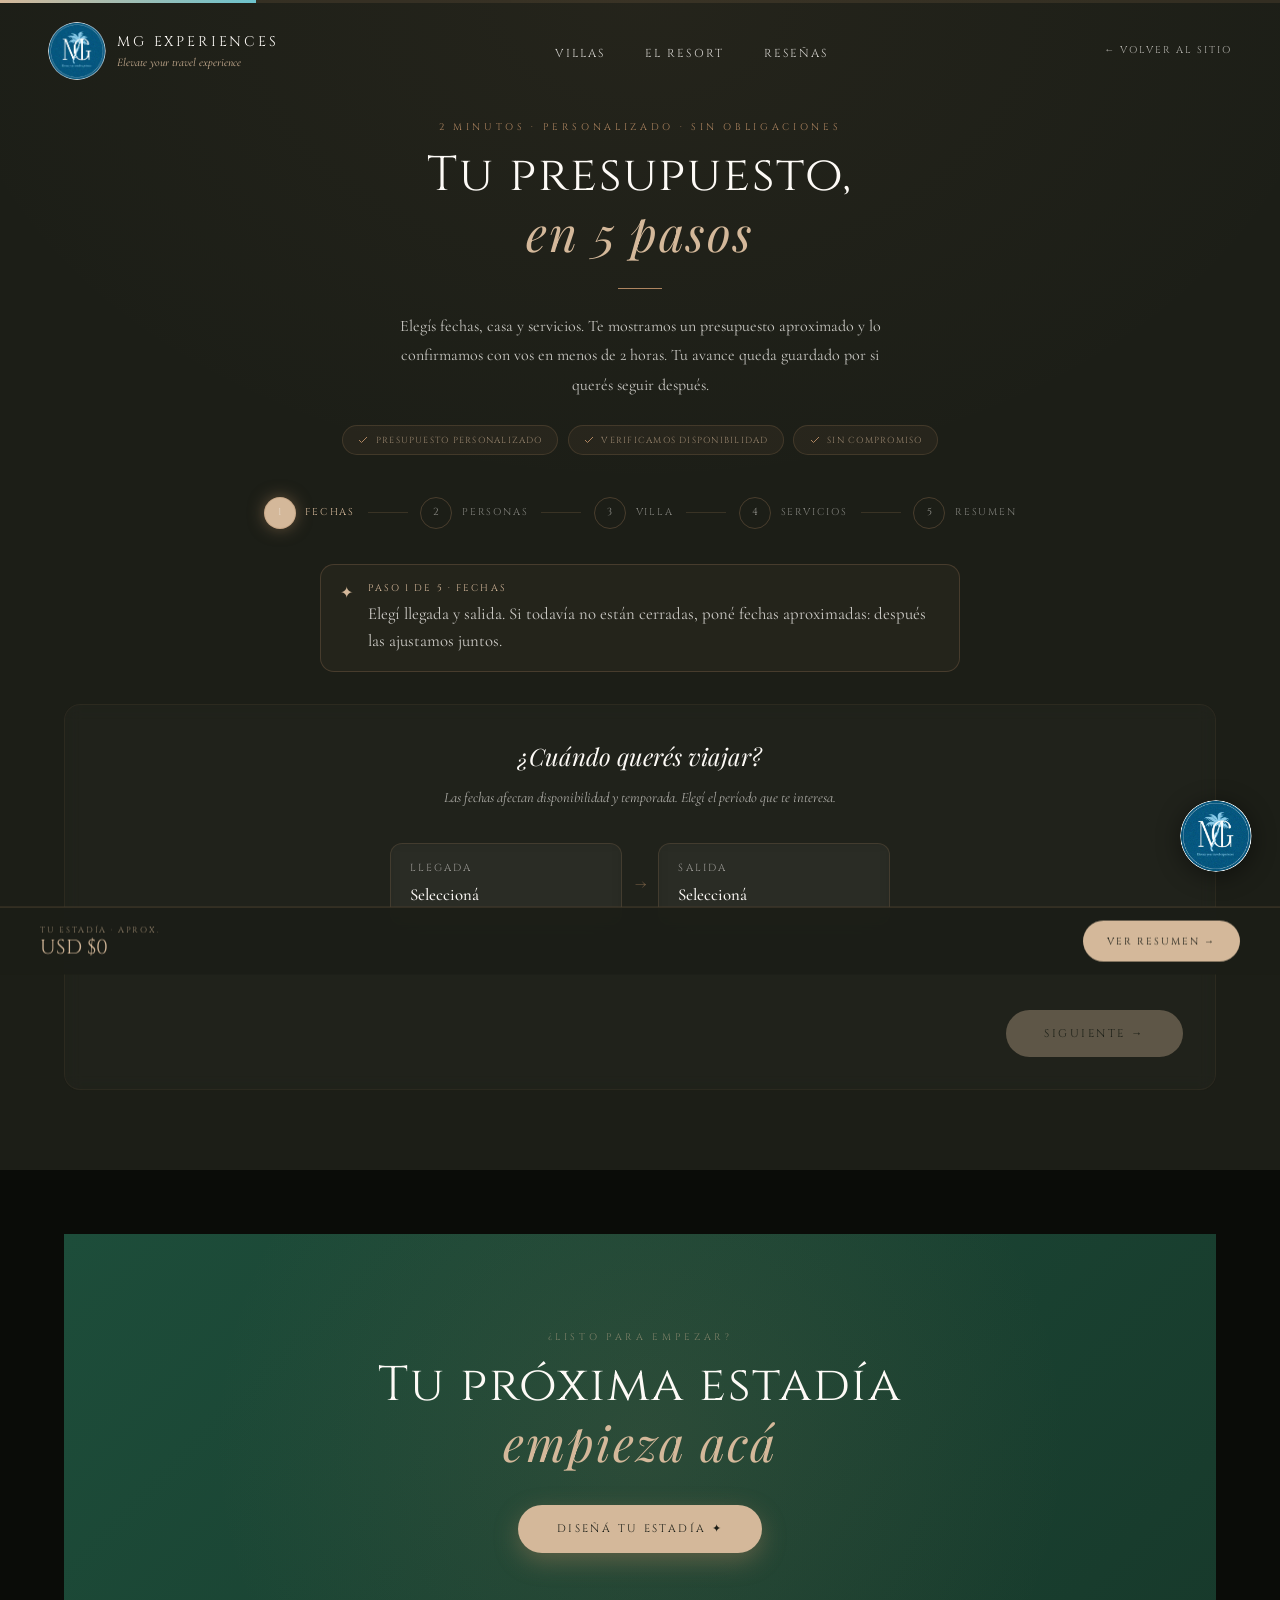
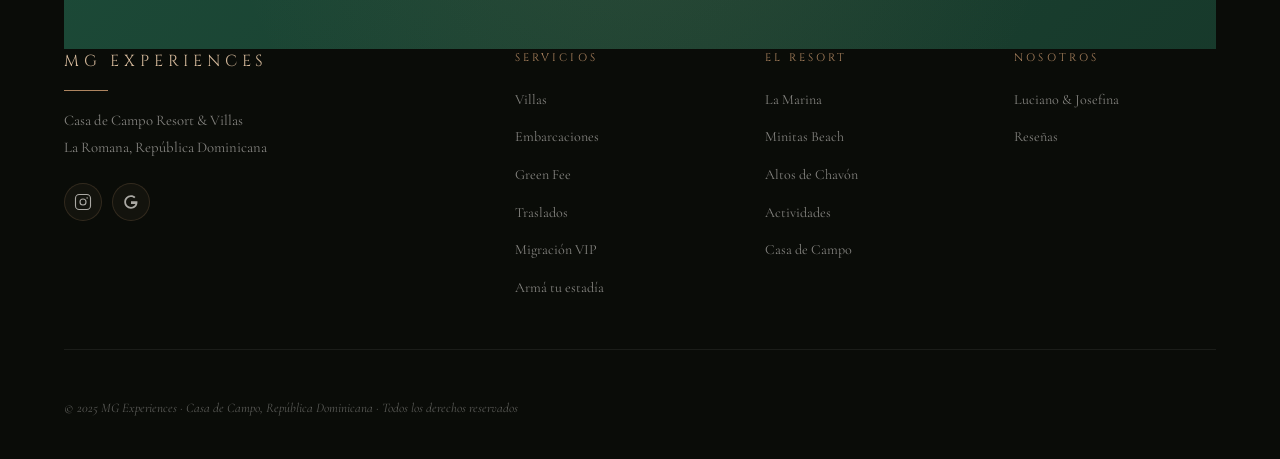
==== commit 98d0438e: "presupuesto.html: total visible, fotos de casas, tarjetas legibles, WhatsApp, verificación 7 días, t" ====
--- a/presupuesto.html
+++ b/presupuesto.html
@@ -3046,6 +3046,40 @@
 </style>
 
 <style>
+/* ── Paso Servicios: encabezados de sección ── */
+.svc-sec-nav{grid-column:span 2;display:flex;flex-wrap:wrap;align-items:center;gap:.5rem;margin:0 0 .6rem;padding:.8rem 1rem;border:1px solid rgba(174,133,96,.18);border-radius:14px;background:rgba(253,250,246,.02)}
+.svc-sec-nav-lbl{font-family:'Cinzel',serif;font-size:.55rem;letter-spacing:.22em;text-transform:uppercase;color:rgba(212,184,154,.6);margin-right:.3rem}
+.svc-chip{font-family:'Cormorant Garamond',serif;font-size:.95rem;color:rgba(253,250,246,.8);background:transparent;border:1px solid rgba(174,133,96,.3);border-radius:100px;padding:.35rem .9rem;cursor:pointer;transition:all .25s}
+.svc-chip:hover{border-color:var(--vl);color:var(--vl);background:rgba(174,133,96,.08)}
+.svc-sec-head{grid-column:span 2;display:flex;align-items:flex-start;gap:1rem;margin:2.2rem 0 .9rem;padding:0 0 .9rem;border-bottom:1px solid rgba(174,133,96,.28);scroll-margin-top:90px}
+.svc-sec-ico{flex-shrink:0;width:46px;height:46px;border-radius:12px;display:flex;align-items:center;justify-content:center;color:var(--vl);background:rgba(174,133,96,.1);border:1px solid rgba(174,133,96,.3)}
+.svc-sec-ico svg{width:24px;height:24px}
+.svc-sec-title{font-family:'Playfair Display',serif;font-size:1.45rem;line-height:1.15;color:var(--wh);margin-bottom:.3rem}
+.svc-sec-hint{font-family:'Cormorant Garamond',serif;font-size:1.02rem;line-height:1.5;color:rgba(253,250,246,.68)}
+.svc-acc{width:100%;display:flex;align-items:center;gap:.9rem;text-align:left;background:rgba(253,250,246,.03);border:1px solid rgba(174,133,96,.22);border-radius:12px;padding:.9rem 1.1rem;cursor:pointer;transition:all .25s;color:inherit}
+.svc-acc:hover{border-color:rgba(174,133,96,.55);background:rgba(174,133,96,.06)}
+.svc-acc.open{border-color:var(--vl);background:rgba(174,133,96,.08)}
+.svc-acc-emoji{font-size:1.25rem;line-height:1;flex-shrink:0}
+.svc-acc-txt{flex:1;display:flex;flex-direction:column;gap:.15rem}
+.svc-acc-title{font-family:'Playfair Display',serif;font-size:1.08rem;color:var(--wh)}
+.svc-acc.open .svc-acc-title{color:var(--vl)}
+.svc-acc-sub{font-family:'Cormorant Garamond',serif;font-size:.9rem;font-style:italic;color:rgba(253,250,246,.5)}
+.svc-acc-plus{font-size:1.3rem;color:var(--vl);width:28px;height:28px;border-radius:50%;border:1px solid rgba(174,133,96,.4);display:flex;align-items:center;justify-content:center;flex-shrink:0}
+@media(max-width:768px){
+  /* en celu, servicios en una sola columna (antes desbordaba a la derecha) */
+  #svcOptsContainer{grid-template-columns:1fr!important}
+  #svcOptsContainer>*{grid-column:1/-1!important;min-width:0;max-width:100%}
+  #svcOptsContainer *{max-width:100%;box-sizing:border-box}
+  .svc-sec-nav{padding:.7rem .8rem;gap:.4rem}
+  .svc-chip{font-size:.88rem;padding:.3rem .7rem}
+  .svc-sec-head{margin:1.8rem 0 .8rem;gap:.8rem}
+  .svc-sec-ico{width:40px;height:40px}
+  .svc-sec-title{font-size:1.25rem}
+  .svc-sec-hint{font-size:.95rem}
+}
+</style>
+
+<style>
 /* ── PÁGINA PRESUPUESTO ── */
 body.presupuesto-page{background:var(--bk)}
 /* sin fundido de entrada: la pantalla aparece lista, no en negro */
@@ -3097,6 +3131,57 @@
 .nav-volver:hover{color:var(--vl)}
 </style>
 
+
+<style>
+/* ── Barra de total (pasos casa y servicios) ── */
+.total-bar{position:fixed;left:0;right:0;bottom:0;z-index:350;transform:translateY(110%);transition:transform .4s cubic-bezier(.25,.46,.45,.94);
+  background:rgba(28,30,23,.92);backdrop-filter:blur(18px);-webkit-backdrop-filter:blur(18px);border-top:1px solid rgba(174,133,96,.3);
+  padding:.8rem 1.2rem calc(.8rem + env(safe-area-inset-bottom))}
+.total-bar.show{transform:translateY(0)}
+.total-bar-in{max-width:1200px;margin:0 auto;display:flex;align-items:center;gap:1rem}
+.total-bar-lbl{font-family:'Cinzel',serif;font-size:.52rem;letter-spacing:.22em;text-transform:uppercase;color:rgba(212,184,154,.65)}
+.total-bar-amt{font-family:'Cinzel',serif;font-size:1.25rem;color:var(--vl);line-height:1.1}
+.total-bar-sub{font-family:'Cormorant Garamond',serif;font-style:italic;font-size:.9rem;color:rgba(253,250,246,.55)}
+.total-bar-btn{margin-left:auto;font-family:'Cinzel',serif;font-size:.62rem;letter-spacing:.2em;text-transform:uppercase;color:var(--bk);background:var(--vl);border:none;border-radius:100px;padding:.85rem 1.5rem;cursor:pointer;white-space:nowrap;transition:all .3s}
+.total-bar-btn:hover{background:var(--wh)}
+body.has-total-bar #val-btn{bottom:92px!important}
+body.has-total-bar #scrollTopBtn{bottom:150px!important}
+body.has-total-bar .config{padding-bottom:7rem}
+@media(max-width:768px){
+  .total-bar{padding:.7rem 1rem calc(.7rem + env(safe-area-inset-bottom))}
+  .total-bar-amt{font-size:1.05rem}
+  .total-bar-btn{padding:.75rem 1.1rem;font-size:.56rem}
+  .total-bar-sub{display:none}
+}
+
+/* ── Tarjetas de casa con foto ── */
+.villa-opt{padding:0;overflow:hidden;text-align:left}
+.vo-photo{position:relative;width:100%;aspect-ratio:16/10;background:#1a2a1a;overflow:hidden}
+.vo-photo img{width:100%;height:100%;object-fit:cover;display:block;transition:transform .6s}
+.villa-opt:hover .vo-photo img{transform:scale(1.04)}
+.vo-photo-empty{width:100%;height:100%;display:flex;align-items:center;justify-content:center;color:rgba(174,133,96,.4);font-family:'Cinzel',serif;font-size:.55rem;letter-spacing:.2em;text-transform:uppercase}
+.vo-gal{position:absolute;right:.6rem;bottom:.6rem;background:rgba(28,30,23,.75);border:1px solid rgba(253,250,246,.25);color:var(--wh);border-radius:100px;padding:.35rem .8rem;font-family:'Cormorant Garamond',serif;font-size:.85rem;cursor:pointer;backdrop-filter:blur(8px);transition:all .25s;display:flex;align-items:center;gap:.35rem}
+.vo-gal:hover{background:var(--vl);color:var(--bk);border-color:var(--vl)}
+.vo-body{padding:1rem 1.1rem 1.1rem}
+.vo-name{font-family:'Playfair Display',serif;font-size:1.15rem;letter-spacing:0;text-transform:none;color:var(--wh);margin-bottom:.2rem}
+.vo-spec{font-size:.92rem;color:rgba(253,250,246,.65);margin-bottom:.35rem}
+.vo-price{font-size:1.02rem}
+.villa-opt.selected::after{top:.6rem;left:.6rem;right:auto;width:26px;height:26px;border-radius:50%;background:var(--g);color:var(--wh);display:flex;align-items:center;justify-content:center;font-size:.75rem}
+
+/* ── Tarjetas de opciones (servicios) más legibles ── */
+.svc-opt-name{font-family:'Playfair Display',serif;font-size:1.08rem;letter-spacing:0;text-transform:none;color:var(--wh);margin-bottom:.25rem;line-height:1.25}
+.svc-opt-desc{font-size:.95rem;color:rgba(253,250,246,.65)}
+.svc-opt-price{font-size:.98rem}
+.boat-title{font-family:'Playfair Display',serif;font-size:1.25rem;color:var(--wh);margin-bottom:.25rem}
+.boat-sub{font-family:'Cormorant Garamond',serif;font-size:1rem;color:rgba(253,250,246,.7)}
+.boat-dest-name{font-family:'Playfair Display',serif;font-size:1.02rem;margin-bottom:.3rem}
+
+/* ── Botón WhatsApp en confirmación ── */
+.wa-btn{display:inline-flex;align-items:center;gap:.6rem;background:#25D366;color:#0b1f12;border:none;border-radius:100px;padding:1rem 1.8rem;font-family:'Cinzel',serif;font-size:.62rem;letter-spacing:.2em;text-transform:uppercase;text-decoration:none;cursor:pointer;transition:all .3s;margin:.4rem .3rem}
+.wa-btn:hover{background:#4ae389;transform:translateY(-1px)}
+.wa-btn svg{width:18px;height:18px}
+@media(max-width:768px){ .boat-dests{grid-template-columns:1fr!important} }
+</style>
 </head>
 <body class="presupuesto-page">
 
@@ -3490,6 +3575,18 @@
   <div class="fcopy">© 2025 MG Experiences · Casa de Campo, República Dominicana · Todos los derechos reservados</div>
 </footer>
 
+<!-- Barra de total (visible en pasos casa y servicios) -->
+<div class="total-bar" id="totalBar" aria-live="polite">
+  <div class="total-bar-in">
+    <div>
+      <div class="total-bar-lbl">Tu estadía · aprox.</div>
+      <div class="total-bar-amt" id="totalBarAmt">USD $0</div>
+    </div>
+    <div class="total-bar-sub" id="totalBarSub"></div>
+    <button type="button" class="total-bar-btn" id="totalBarBtn" onclick="goStep(5)">Ver resumen →</button>
+  </div>
+</div>
+
 <script>
 // ── NAV
 const nav=document.getElementById('nav');
@@ -4068,9 +4165,9 @@
   {id:'tiara38s',  name:'Tiara 38LS — Saona',            pax:'10 a 12',  price:2942, display:'Tiara 38LS | Saona',
    tipo:'Sport cruiser · cabina con aire acondicionado', destDesc:'Isla Saona · playa remota · aguas turquesas · reserva natural protegida', duracion:'~1 hora'},
   {id:'azimuthp',  name:'Azimuth Flybridge 55 — Palmillas', pax:'13 a 16', price:4706, display:'Azimuth Flybridge 55 | Palmillas',
-   tipo:'Flybridge de lujo · cubierta superior · sombra amplia', destDesc:'Banco de arena natural · aguas poco profundas · ideal para relajarse · dentro del Parque Nacional del Este', duracion:'~30 min'},
+   tipo:'Flybridge · cubierta superior · sombra amplia', destDesc:'Banco de arena natural · aguas poco profundas · ideal para relajarse · dentro del Parque Nacional del Este', duracion:'~30 min'},
   {id:'azimuthc',  name:'Azimuth Flybridge 55 — Catalina',  pax:'13 a 16', price:4706, display:'Azimuth Flybridge 55 | Catalina',
-   tipo:'Flybridge de lujo · cubierta superior · sombra amplia', destDesc:'Isla virgen · aguas cristalinas · fondo de coral · playa blanca', duracion:'~25 min'},
+   tipo:'Flybridge · cubierta superior · sombra amplia', destDesc:'Isla virgen · aguas cristalinas · fondo de coral · playa blanca', duracion:'~25 min'},
   {id:'catamaranp',name:'Catamarán — Palmillas',          pax:'17 a 35',  price:2589, display:'Catamaran | Palmillas',
    tipo:'Catamarán · cubierta amplia · ideal grupos grandes', destDesc:'Banco de arena natural · aguas poco profundas · ideal para relajarse · dentro del Parque Nacional del Este', duracion:'~30 min'},
   {id:'catamaranc',name:'Catamarán — Catalina',           pax:'17 a 35',  price:2589, display:'Catamaran | Catalina',
@@ -4510,12 +4607,24 @@
     note.textContent='Mostrando todas las casas — nos contactamos para confirmar qué está disponible';
   }
 
+  const esc = x => String(x||'').replace(/'/g,"\\'");
   grid.innerHTML=toShow.map(v=>`
     <div class="villa-opt ${v.id===state.villaId?'selected':''} ${v.guests<g?'villa-opt-insuf':''}"
          onclick="selectVilla('${v.id}')">
-      <div class="vo-name">${v.name}</div>
-      <div class="vo-spec">${v.hab} hab · hasta ${v.guests} pers.</div>
-      <div class="vo-price">desde USD $${(v.precio_noche||v.price||0).toLocaleString()}/noche</div>
+      <div class="vo-photo">
+        ${v.foto_url
+          ? `<img src="${v.foto_url}" alt="${v.name}" loading="lazy">`
+          : `<div class="vo-photo-empty">${v.name}</div>`}
+        ${(v.foto_url||v.carpeta_url)
+          ? `<button type="button" class="vo-gal" onclick="event.stopPropagation();openVillaGallery('${v.id}','${esc(v.name)}','${esc(v.carpeta_url)}','${esc(v.foto_url)}')">
+               <svg width="14" height="14" viewBox="0 0 24 24" fill="none" stroke="currentColor" stroke-width="1.8"><rect x="3" y="5" width="18" height="14" rx="2"/><circle cx="9" cy="10" r="1.5"/><path d="M21 16l-5-5-8 8"/></svg> Ver fotos</button>`
+          : ''}
+      </div>
+      <div class="vo-body">
+        <div class="vo-name">${v.name}</div>
+        <div class="vo-spec">${v.hab} hab · hasta ${v.guests} pers.</div>
+        <div class="vo-price">desde USD $${(v.precio_noche||v.price||0).toLocaleString()}/noche</div>
+      </div>
     </div>`).join('');
 
   // Scroll to preselected villa if coming from modal
@@ -4566,10 +4675,27 @@
   const cdcTotal=feeCDC*guests*nights;
 
   // Helper: section header
+  const SEC_ICONS = {
+    'Embarcaciones': '<svg viewBox="0 0 24 24" fill="none" stroke="currentColor" stroke-width="1.6" stroke-linecap="round" stroke-linejoin="round"><path d="M3 17h18l-2 3H5z"/><path d="M4 17l2-7h12l2 7"/><path d="M12 3v7"/><path d="M12 3l6 7H6z"/></svg>',
+    'Traslados': '<svg viewBox="0 0 24 24" fill="none" stroke="currentColor" stroke-width="1.6" stroke-linecap="round" stroke-linejoin="round"><path d="M3 13l2-5a2 2 0 0 1 2-1h10a2 2 0 0 1 2 1l2 5"/><rect x="3" y="13" width="18" height="5" rx="1"/><circle cx="7.5" cy="18" r="1.5"/><circle cx="16.5" cy="18" r="1.5"/></svg>',
+    'Carritos de golf': '<svg viewBox="0 0 24 24" fill="none" stroke="currentColor" stroke-width="1.6" stroke-linecap="round" stroke-linejoin="round"><path d="M4 16V9h9l3 4h4v3"/><path d="M4 9l2-4h7"/><path d="M6 5h8"/><circle cx="7" cy="17" r="2"/><circle cx="17" cy="17" r="2"/></svg>',
+    'Migración VIP': '<svg viewBox="0 0 24 24" fill="none" stroke="currentColor" stroke-width="1.6" stroke-linecap="round" stroke-linejoin="round"><rect x="5" y="3" width="14" height="18" rx="2"/><circle cx="12" cy="10" r="2.5"/><path d="M8 17c1-2 7-2 8 0"/></svg>',
+    'Servicios en la casa': '<svg viewBox="0 0 24 24" fill="none" stroke="currentColor" stroke-width="1.6" stroke-linecap="round" stroke-linejoin="round"><path d="M3 11l9-7 9 7"/><path d="M5 10v10h14V10"/><path d="M10 20v-6h4v6"/></svg>',
+    'Actividades': '<svg viewBox="0 0 24 24" fill="none" stroke="currentColor" stroke-width="1.6" stroke-linecap="round" stroke-linejoin="round"><circle cx="12" cy="12" r="9"/><path d="M12 7v5l3 2"/></svg>'
+  };
+  const secSlug = l => 'sec-' + l.toLowerCase().normalize('NFD').replace(/[^a-z\s]/g,'').trim().replace(/\s+/g,'-');
   const secHeader = (label, hint) =>
-    `<div style="grid-column:span 2;margin:1.4rem 0 .6rem;padding-bottom:.6rem;border-bottom:.5px solid rgba(174,133,96,.18)">
-      <span style="font-family:'Cinzel',serif;font-size:.5rem;letter-spacing:.3em;color:rgba(212,184,154,.55);text-transform:uppercase">${label}</span>
-      ${hint?`<div style="font-size:.78rem;color:rgba(253,250,246,.55);font-style:italic;margin-top:.3rem">${hint}</div>`:''}
+    `<div class="svc-sec-head" id="${secSlug(label)}">
+      <div class="svc-sec-ico">${SEC_ICONS[label]||''}</div>
+      <div class="svc-sec-txt">
+        <div class="svc-sec-title">${label}</div>
+        ${hint?`<div class="svc-sec-hint">${hint}</div>`:''}
+      </div>
+    </div>`;
+  const SEC_LIST = ['Embarcaciones','Traslados','Carritos de golf','Migración VIP','Servicios en la casa','Actividades'];
+  const secNav = `<div class="svc-sec-nav">
+      <span class="svc-sec-nav-lbl">Ir a</span>
+      ${SEC_LIST.map(l=>`<button type="button" class="svc-chip" onclick="document.getElementById('${secSlug(l)}').scrollIntoView({behavior:'smooth',block:'start'})">${l}</button>`).join('')}
     </div>`;
 
   // Helper: radio-style card (single select)
@@ -4597,10 +4723,12 @@
   // Accordion toggle helper
   const accHeader = (key, label, emoji) => {
     const open = state.openAccordion === key;
+    const n = (actividades[key]||[]).length;
     return `<div style="grid-column:span 2;margin:.4rem 0">
-      <button onclick="toggleAccordion('${key}')" style="width:100%;background:rgba(253,250,246,.03);border:.5px solid rgba(174,133,96,${open?'.45':'.18'});padding:.9rem 1.2rem;display:flex;justify-content:space-between;align-items:center;cursor:pointer;transition:all .3s">
-        <span style="font-family:'Cinzel',serif;font-size:.56rem;letter-spacing:.2em;color:${open?'var(--vl)':'rgba(253,250,246,.55)'};text-transform:uppercase">${emoji} ${label}</span>
-        <span style="color:var(--v);font-size:.9rem">${open?'−':'+'}</span>
+      <button type="button" class="svc-acc ${open?'open':''}" onclick="toggleAccordion('${key}')">
+        <span class="svc-acc-emoji">${emoji}</span>
+        <span class="svc-acc-txt"><span class="svc-acc-title">${label}</span><span class="svc-acc-sub">${n} opci${n===1?'ón':'ones'} · ${open?'tocá para cerrar':'tocá para ver'}</span></span>
+        <span class="svc-acc-plus">${open?'−':'+'}</span>
       </button>
     </div>`;
   };
@@ -4610,10 +4738,10 @@
     return open ? `<div class="acc-body-wrapper" style="grid-column:span 2">${content}</div>` : '';
   };
 
-  let html = '';
+  let html = secNav;
 
   // ── EMBARCACIONES (Grouped by boat type, responsive layout)
-  html += secHeader('Embarcaciones', 'El barco es exclusivo para tu grupo · 9 a 18 hs · Capitán, marinero, aguas y cervezas incluidos');
+  html += secHeader('Embarcaciones', 'El barco es solo para tu grupo · 9 a 18 hs · Capitán, marinero, aguas y cervezas incluidos');
   html += `<div style="grid-column:span 2;display:grid;grid-template-columns:1fr;gap:1rem">`;
   
   const boatGroups = {};
@@ -4629,22 +4757,21 @@
     
     html += `<div style="border:1px solid rgba(174,133,96,.18);padding:1.4rem;border-radius:12px;background:${anySelected?'rgba(29,77,58,.22)':'rgba(255,255,255,.03)'};transition:all .3s">
       <div style="margin-bottom:1rem">
-        <div style="font-family:'Cinzel',serif;font-size:.8rem;letter-spacing:.15em;color:var(--wh);text-transform:uppercase;margin-bottom:.3rem">${boatType}</div>
-        <div style="font-size:.82rem;color:rgba(253,250,246,.7);margin-bottom:.25rem">${rep.tipo||''}</div>
-        <div style="font-size:.8rem;color:rgba(253,250,246,.55)">hasta ${rep.pax} pasajeros</div>
+        <div class="boat-title">${boatType}</div>
+        <div class="boat-sub">${rep.tipo||''}${rep.tipo?' · ':''}${rep.pax} pasajeros</div>
       </div>
 
       <div style="font-size:.78rem;color:rgba(253,250,246,.53);margin-bottom:.9rem;font-style:italic">Elegí destino — podés sumar más de uno</div>
 
-      <div style="display:grid;grid-template-columns:${boats.length === 1 ? '1fr' : boats.length === 2 ? '1fr 1fr' : 'repeat(auto-fit,minmax(130px,1fr))'};gap:.7rem;margin-bottom:${anySelected?'1rem':'0'}">
+      <div class="boat-dests" style="display:grid;grid-template-columns:${boats.length === 1 ? '1fr' : boats.length === 2 ? '1fr 1fr' : 'repeat(auto-fit,minmax(130px,1fr))'};gap:.7rem;margin-bottom:${anySelected?'1rem':'0'}">
         ${boats.map(b => {
           const destName = b.name.split(' — ')[1] || 'General';
           const sel = state.barcos[b.id];
           return `<button style="padding:.9rem .7rem;text-align:left;background:${sel?'var(--vl)':'rgba(174,133,96,.1)'};color:${sel?'var(--bk)':'rgba(253,250,246,.8)'};border:1px solid ${sel?'var(--vl)':'rgba(174,133,96,.22)'};border-radius:10px;cursor:pointer;transition:all .2s;line-height:1.5" onclick="selectBarco('${b.id}')">
-            <div style="font-family:'Cinzel',serif;font-size:.72rem;letter-spacing:.1em;text-transform:uppercase;margin-bottom:.35rem">${destName}</div>
-            <div style="font-size:.72rem;opacity:.75;margin-bottom:.4rem">${b.destDesc||''}</div>
-            <div style="font-size:.7rem;opacity:.6;margin-bottom:.5rem">⏱ ${b.duracion||''} desde el resort</div>
-            <div style="font-size:.82rem;font-weight:600;${sel?'':'color:var(--vl)'}">USD $${b.price.toLocaleString()}<span style="font-size:.65rem;font-weight:400;opacity:.7"> /salida</span></div>
+            <div class="boat-dest-name">${destName}</div>
+            <div style="font-size:.88rem;opacity:.8;margin-bottom:.4rem;line-height:1.45">${b.destDesc||''}</div>
+            <div style="font-size:.82rem;opacity:.65;margin-bottom:.5rem">⏱ ${b.duracion||''} desde el resort</div>
+            <div style="font-size:.95rem;font-weight:600;${sel?'':'color:var(--vl)'}">USD $${b.price.toLocaleString()}<span style="font-size:.72rem;font-weight:400;opacity:.7"> /salida</span></div>
           </button>`;
         }).join('')}
       </div>
@@ -5308,12 +5435,12 @@
   if(!btn||btn.disabled) return;
 
   // Necesita usuario verificado
-  if(!gateState.verified && sessionStorage.getItem('mg_verified')!=='1'){
+  if(!gateState.verified && mgStore.get('mg_verified')!=='1'){
     openGate(); return;
   }
   // Recuperar userData de sesión si hace falta
   if(!gateState.userData){
-    const saved=sessionStorage.getItem('mg_user');
+    const saved=mgStore.get('mg_user');
     if(saved) gateState.userData=JSON.parse(saved);
     else { openGate(); return; }
   }
@@ -5387,6 +5514,21 @@
         </div>`;
     }
 
+    // ── Seguir por WhatsApp con el mensaje ya armado
+    try {
+      const waLink = buildWhatsAppLink();
+      if (waLink) {
+        confirmHtml += `
+        <div style="margin-top:.6rem">
+          <a class="wa-btn" href="${waLink}" target="_blank" rel="noopener" onclick="try{if(typeof gtag==='function')gtag('event','whatsapp_click',{origen:'confirmacion'})}catch(_){}">
+            <svg viewBox="0 0 24 24" fill="currentColor"><path d="M12 2a10 10 0 0 0-8.6 15.1L2 22l5.1-1.3A10 10 0 1 0 12 2zm0 18.2a8.2 8.2 0 0 1-4.2-1.2l-.3-.2-3 .8.8-2.9-.2-.3A8.2 8.2 0 1 1 12 20.2zm4.5-6.1c-.2-.1-1.5-.7-1.7-.8s-.4-.1-.6.1-.6.8-.8 1-.3.2-.5.1a6.7 6.7 0 0 1-3.3-2.9c-.3-.4.2-.4.7-1.3.1-.2 0-.3 0-.5l-.8-1.8c-.2-.5-.4-.4-.6-.4h-.5a1 1 0 0 0-.7.3 3 3 0 0 0-.9 2.2 5.2 5.2 0 0 0 1.1 2.8 12 12 0 0 0 4.6 4c1.7.7 2.3.6 2.7.5a2.6 2.6 0 0 0 1.7-1.2c.2-.6.2-1 .1-1.2z"/></svg>
+            Seguir por WhatsApp
+          </a>
+          <div style="font-family:'Cormorant Garamond',serif;font-style:italic;font-size:.95rem;color:rgba(253,250,246,.55);margin-top:.5rem">Te abre el chat con tu presupuesto ya escrito.</div>
+        </div>`;
+      }
+    } catch(e) { console.warn('wa link:', e); }
+
     confirmHtml += `
         </div>`;
 
@@ -5402,6 +5544,28 @@
 // ══════════════════════════════════════════
 // SISTEMA DE VERIFICACIÓN — Google Apps Script (VERSIÓN SEGURA v2)
 // ══════════════════════════════════════════════════════════════════
+
+// ── WhatsApp de MG Experiences (solo dígitos, con código de país; vacío = no se muestra el botón)
+const MG_WHATSAPP = '';
+
+function buildWhatsAppLink(){
+  if(!MG_WHATSAPP) return '';
+  const u = gateState.userData || {};
+  const villa = getVillas().find(v=>v.id===state.villaId);
+  const fmt = d => d ? new Date(d+'T12:00:00').toLocaleDateString('es-AR',{day:'numeric',month:'long'}) : '';
+  let total = 0; try { total = calculateTotal(); } catch(_){}
+  const partes = [];
+  partes.push(`Hola, soy ${u.nombre||''}${u.apellido?' '+u.apellido:''}.`.replace('soy .','soy'));
+  partes.push(`Acabo de armar un presupuesto en la web para ${state.guests} persona${state.guests!==1?'s':''}, del ${fmt(state.dateIn)} al ${fmt(state.dateOut)} (${state.nights} noche${state.nights!==1?'s':''}).`);
+  if(villa) partes.push(`Casa: ${villa.name}.`);
+  const extras = Object.values(state.svcs||{}).map(v=>v.name).filter(Boolean);
+  const barcos = Object.keys(state.barcos||{}).map(id=>{ const b=(typeof barcos!=='undefined'?barcos:[]).find(x=>x.id===id); return b?b.name:null; }).filter(Boolean);
+  const todo = [...barcos, ...extras];
+  if(todo.length) partes.push(`Servicios: ${todo.slice(0,6).join(', ')}${todo.length>6?' y más':''}.`);
+  if(total>0) partes.push(`Total aproximado: USD ${Math.round(total).toLocaleString('en-US')}.`);
+  partes.push('¿Me confirman disponibilidad?');
+  return 'https://wa.me/' + MG_WHATSAPP.replace(/\D/g,'') + '?text=' + encodeURIComponent(partes.join(' '));
+}
 
 const APPS_SCRIPT_URL = 'https://script.google.com/macros/s/AKfycbyOmyl7RCsJg92nL1FBuR4Y37hP2OVHxDj3NguqeQcoeuNYuM_g7YD3SNQw3HLxNFfqLw/exec';
 
@@ -5481,6 +5645,25 @@
 }
 
 
+// ── Almacenamiento de la verificación: 7 días en localStorage (antes se perdía al cerrar el navegador)
+const mgStore = {
+  TTL: 7*24*3600*1000,
+  _k: k => 'mgv_' + k,
+  get(k){
+    try{
+      const raw = localStorage.getItem(this._k(k));
+      if(!raw) return sessionStorage.getItem(k); // compatibilidad con sesiones viejas
+      const d = JSON.parse(raw);
+      if(!d || Date.now() > d.exp){ localStorage.removeItem(this._k(k)); return null; }
+      return d.v;
+    }catch(_){ try{ return sessionStorage.getItem(k); }catch(__){ return null; } }
+  },
+  set(k,v){
+    try{ localStorage.setItem(this._k(k), JSON.stringify({v, exp: Date.now()+this.TTL})); }catch(_){}
+    try{ sessionStorage.setItem(k, v); }catch(_){}
+  }
+};
+
 // ── STATE de verificación
 let gateState = {
   verified: false,
@@ -5522,6 +5705,44 @@
 function rateLimitMinutesLeft(){
   const rl=getRateLimit();
   return Math.ceil((rl.resetAt-Date.now())/60000);
+}
+
+// ── TELÉFONO: lo dejamos siempre como +CC número (ej. +54 9 11 6438 8699)
+const TEL_CC = {'Argentina':'54','Uruguay':'598','Chile':'56','Brasil':'55','Colombia':'57','Perú':'51','México':'52','Ecuador':'593','Estados Unidos':'1','España':'34'};
+function normalizarTel(raw, pais){
+  let d = String(raw||'').replace(/\D/g,'');
+  if(!d) return String(raw||'').trim();
+  if(d.startsWith('00')) d = d.slice(2);
+  const cc = TEL_CC[pais] || '';
+  const tienePlus = String(raw).trim().startsWith('+');
+  let rest;
+  if(tienePlus || (cc && d.startsWith(cc) && d.length > cc.length + 7)){
+    // ya trae código de país
+    const c = cc && d.startsWith(cc) ? cc : (Object.values(TEL_CC).find(x=>d.startsWith(x)) || cc);
+    if(!c) return '+' + d;
+    rest = d.slice(c.length).replace(/^0+/, '');
+    if(c==='54' && !rest.startsWith('9') && rest.length===10) rest = '9' + rest;
+    return formatearTel(c, rest);
+  }
+  if(!cc) return '+' + d;
+  rest = d.replace(/^0+/, '');
+  if(cc==='54'){
+    rest = rest.replace(/^15/, '');          // "15" local
+    if(!rest.startsWith('9') && rest.length===10) rest = '9' + rest; // celular sin el 9
+  }
+  return formatearTel(cc, rest);
+}
+function formatearTel(cc, rest){
+  if(cc==='54' && rest.startsWith('9') && rest.length===11){
+    return `+54 9 ${rest.slice(1,3)} ${rest.slice(3,7)} ${rest.slice(7)}`;
+  }
+  if(rest.length===10) return `+${cc} ${rest.slice(0,3)} ${rest.slice(3,6)} ${rest.slice(6)}`;
+  if(rest.length===9)  return `+${cc} ${rest.slice(0,2)} ${rest.slice(2,5)} ${rest.slice(5)}`;
+  // agrupar de a 4 desde el final
+  const grupos=[]; let r=rest;
+  while(r.length>4){ grupos.unshift(r.slice(-4)); r=r.slice(0,-4); }
+  if(r) grupos.unshift(r);
+  return `+${cc} ${grupos.join(' ')}`.trim();
 }
 
 // ── VALIDACIÓN DE NOMBRE — detecta strings aleatorios de bots
@@ -5587,8 +5808,9 @@
   const nombre   =document.getElementById('gNombre').value.trim();
   const apellido =document.getElementById('gApellido').value.trim();
   const email    =document.getElementById('gEmail').value.trim();
-  const tel      =document.getElementById('gTel').value.trim();
   const pais     =document.getElementById('gPais').value;
+  const tel      =normalizarTel(document.getElementById('gTel').value, pais);
+  document.getElementById('gTel').value = tel; // que vea cómo quedó
 
   if(!nombre||!apellido||!email||!tel||!pais){
     errEl.textContent='Por favor completá todos los campos.';
@@ -5697,7 +5919,7 @@
 
   // Guard: si por alguna razón userData no tiene email, recuperarlo del sessionStorage
   if(!gateState.userData || !gateState.userData.email){
-    const saved=sessionStorage.getItem('mg_user');
+    const saved=mgStore.get('mg_user');
     if(saved) gateState.userData=JSON.parse(saved);
     if(!gateState.userData || !gateState.userData.email){
       errEl.textContent='Sesión expirada. Recargá la página e intentá de nuevo.';
@@ -5735,9 +5957,9 @@
         gateState.sessionToken=data.token; // token firmado con hash MD5
         errEl.innerHTML='<span class="gate-success">✓ Verificado correctamente</span>';
 
-        sessionStorage.setItem('mg_verified','1');
-        sessionStorage.setItem('mg_token', data.token || '');
-        sessionStorage.setItem('mg_user',JSON.stringify(gateState.userData));
+        mgStore.set('mg_verified','1');
+        mgStore.set('mg_token', data.token || '');
+        mgStore.set('mg_user',JSON.stringify(gateState.userData));
 
         // Fire-and-forget — no debe bloquear ni romper el flujo
         try { guardarContactoParcial(); } catch(e) { console.warn('guardarContactoParcial:', e); }
@@ -5827,13 +6049,13 @@
 // ── Interceptar paso 4 del configurador para pedir verificación
 const _origGoStep=goStep;
 window.goStep=function(n){
-  if(n===4&&!gateState.verified&&sessionStorage.getItem('mg_verified')!=='1'){
+  if(n===4&&!gateState.verified&&mgStore.get('mg_verified')!=='1'){
     openGate();
     return;
   }
-  if(sessionStorage.getItem('mg_verified')==='1'&&!gateState.verified){
+  if(mgStore.get('mg_verified')==='1'&&!gateState.verified){
     gateState.verified=true;
-    const saved=sessionStorage.getItem('mg_user');
+    const saved=mgStore.get('mg_user');
     if(saved) gateState.userData=JSON.parse(saved);
   }
   _origGoStep(n);
@@ -5843,9 +6065,9 @@
 document.addEventListener('keydown',e=>{if(e.key==='Escape')closeGate();});
 
 // ── Verificar si ya tenía sesión activa
-if(sessionStorage.getItem('mg_verified')==='1'){
+if(mgStore.get('mg_verified')==='1'){
   gateState.verified=true;
-  const saved=sessionStorage.getItem('mg_user');
+  const saved=mgStore.get('mg_user');
   if(saved) gateState.userData=JSON.parse(saved);
 }
 </script>
@@ -7002,7 +7224,7 @@
     if(!d) return;
     applySaved(d);
     syncButtons();
-    const verificado = sessionStorage.getItem('mg_verified')==='1';
+    const verificado = mgStore.get('mg_verified')==='1';
     let target = Math.max(1, Math.min(5, d.step||1));
     if(target>=4 && !verificado) target = 3;           // sin verificar, lo llevamos a la casa y de ahí pide datos
     if(target>=3 && !(state.dateIn && state.dateOut)) target = 1;
@@ -7018,7 +7240,26 @@
   const _prevSelectCalDay = window.selectCalDay;
   window.selectCalDay = function(){ _prevSelectCalDay.apply(this, arguments); syncButtons(); saveProgress(); };
   const _prevSelectVilla = window.selectVilla;
-  window.selectVilla = function(){ _prevSelectVilla.apply(this, arguments); syncButtons(); saveProgress(); };
+  window.selectVilla = function(){ _prevSelectVilla.apply(this, arguments); syncButtons(); saveProgress(); setTimeout(updateTotalBar,50); };
+
+  // ── Barra de total: visible en casa (3) y servicios (4) cuando hay casa elegida
+  function updateTotalBar(){
+    const bar=document.getElementById('totalBar'); if(!bar) return;
+    const confirmado = document.getElementById('confirmBox') && document.getElementById('confirmBox').style.display==='block';
+    const show = (state.step===3 || state.step===4) && !!state.villaId && !confirmado;
+    if(show){
+      let total=0; try{ total=calculateTotal(); }catch(_){}
+      document.getElementById('totalBarAmt').textContent = 'USD $' + Math.round(total).toLocaleString();
+      const n = Object.keys(state.svcs||{}).filter(k=>!k.startsWith('_')).length + Object.keys(state.barcos||{}).length;
+      document.getElementById('totalBarSub').textContent = `${state.nights} noche${state.nights!==1?'s':''} · ${state.guests} personas` + (n?` · ${n} servicio${n!==1?'s':''}`:'');
+      document.getElementById('totalBarBtn').textContent = state.step===3 ? 'Continuar →' : 'Ver resumen →';
+      document.getElementById('totalBarBtn').onclick = state.step===3 ? ()=>goStep(4) : ()=>goStep(5);
+    }
+    bar.classList.toggle('show', show);
+    document.body.classList.toggle('has-total-bar', show);
+  }
+  window.updateTotalBar = updateTotalBar;
+  ['click','change','input'].forEach(ev=>conf.addEventListener(ev, ()=>setTimeout(updateTotalBar,80), {passive:true}));
 
   // ── Envolver goStep (después del wrapper del gate) para actualizar guía y guardar
   const _prevGoStep = window.goStep;
@@ -7027,6 +7268,7 @@
     updateGuia();
     syncButtons();
     saveProgress();
+    setTimeout(updateTotalBar, 50);
     if(state.step===n) window.scrollTo({top:0, behavior:'smooth'});
   };
 
@@ -7058,6 +7300,7 @@
     window.enviarConsulta = async function(){
       const r = await _prevEnviar.apply(this, arguments);
       try{ localStorage.removeItem(SAVE_KEY); }catch(_){}
+      try{ updateTotalBar(); }catch(_){}
       return r;
     };
   }
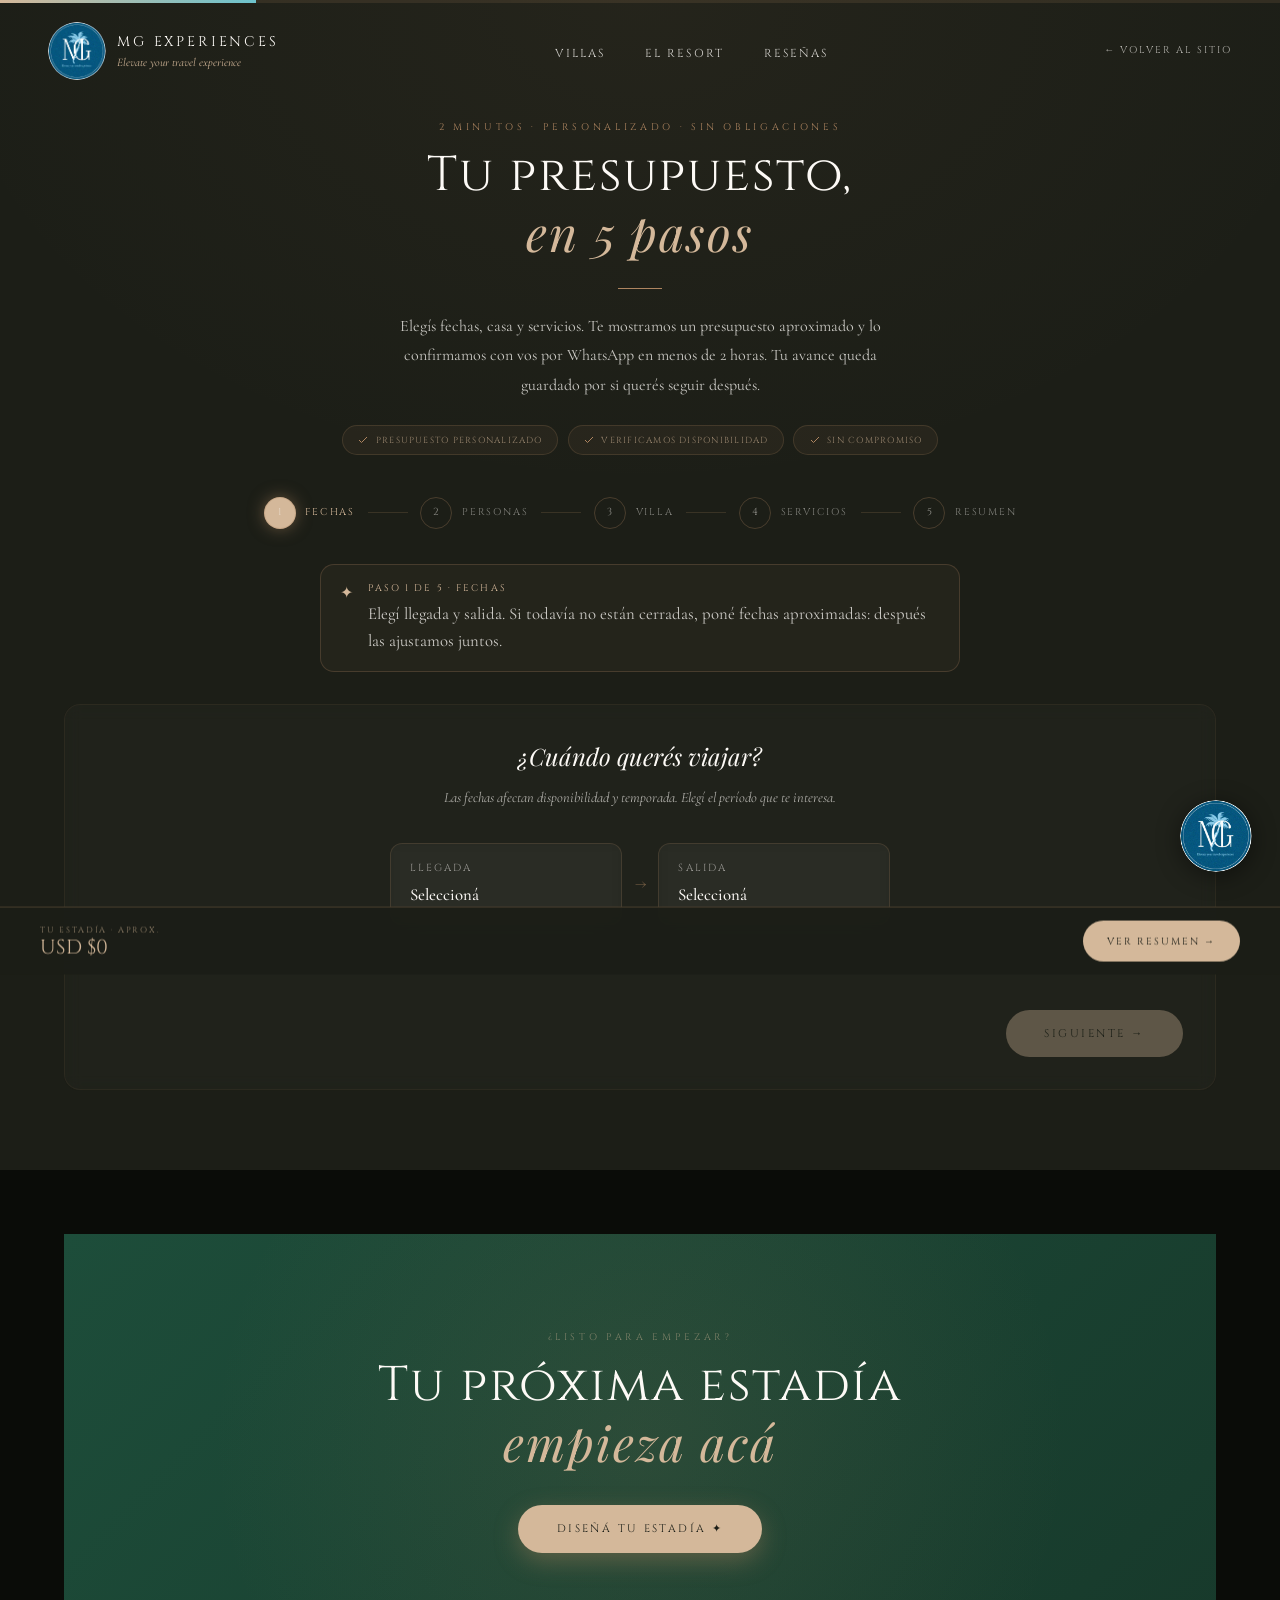
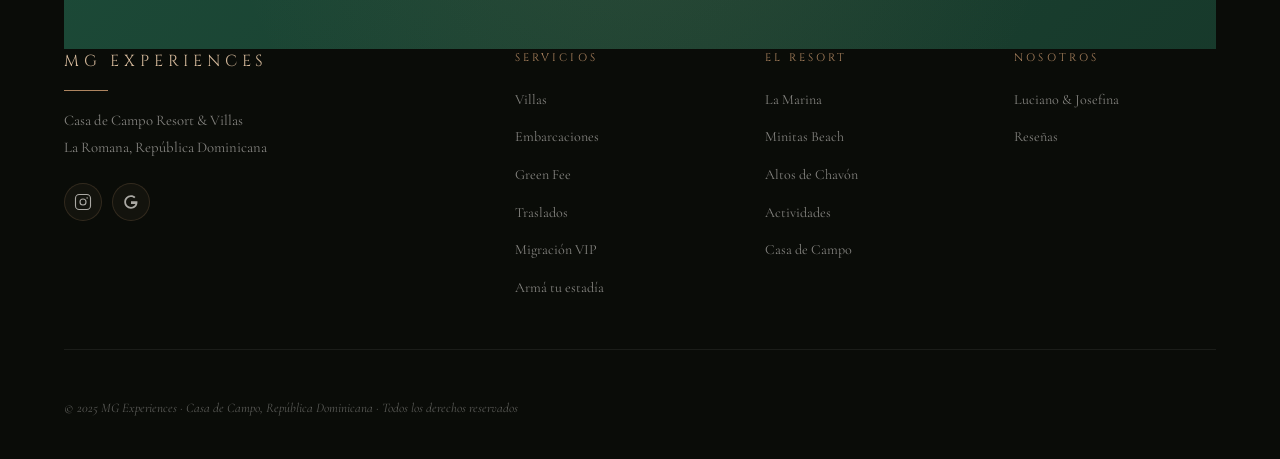
==== commit a72725de: "Ajustes para el público real (99% celular, mayoría 45+/65+, Argentina) - Celular: letra base más gra" ====
--- a/presupuesto.html
+++ b/presupuesto.html
@@ -3182,6 +3182,65 @@
 .wa-btn svg{width:18px;height:18px}
 @media(max-width:768px){ .boat-dests{grid-template-columns:1fr!important} }
 </style>
+
+<style>
+/* ══ PÚBLICO REAL: 99% celular, mayoría 45+ y 65+ ══ */
+.wa-inline{display:inline-flex;align-items:center;gap:.5rem;background:#25D366;color:#0b1f12;border:none;border-radius:100px;padding:.9rem 1.5rem;font-family:'Cinzel',serif;font-size:.62rem;letter-spacing:.18em;text-transform:uppercase;text-decoration:none;cursor:pointer;transition:all .3s}
+.wa-inline:hover{background:#4ae389;transform:translateY(-1px)}
+.wa-inline svg{width:18px;height:18px;flex-shrink:0}
+.wa-ghost{display:inline-flex;align-items:center;justify-content:center;gap:.5rem;width:100%;margin-top:.9rem;padding:.85rem 1rem;border-radius:100px;border:1px solid rgba(37,211,102,.45);background:rgba(37,211,102,.08);color:#9fe6b8;font-family:'Cormorant Garamond',serif;font-size:1.05rem;text-decoration:none;transition:all .25s}
+.wa-ghost:hover{background:rgba(37,211,102,.16);color:#c6f5d5}
+.wa-ghost svg{width:18px;height:18px}
+@media(max-width:768px){
+  html{font-size:17.5px}
+  body{-webkit-text-size-adjust:100%}
+  /* textos de ayuda sin cursiva: a los 65+ les cuesta leer itálica chica */
+  .cpanel-sub,.guia-m,.guia-nudge,.filter-note,.cal-hint,.gate-sub,.retomar-txt,.svc-sec-hint,.svc-acc-sub,.vo-price,.svc-opt-price,.total-bar-sub{font-style:normal!important}
+  .cpanel-sub{font-size:1.05rem!important;line-height:1.6!important;color:rgba(253,250,246,.8)!important}
+  .guia-m{font-size:1.12rem!important;line-height:1.55!important}
+  .guia-t{font-size:.66rem!important}
+  .cpanel-title{font-size:1.7rem!important}
+  /* controles grandes (mínimo 52px de alto) */
+  .cbtn-next,.gate-btn,.total-bar-btn,.btn.bf,.retomar button,.cbtn-wa{min-height:52px!important;font-size:.72rem!important;padding:.9rem 1.6rem!important}
+  .cbtn-back{min-height:48px!important;font-size:.74rem!important}
+  .cnav{gap:.8rem;flex-wrap:wrap}
+  .cal-field{min-height:64px}
+  .cal-fval{font-size:1.15rem!important}
+  .cal-day{height:48px!important;font-size:1.12rem!important}
+  .cal-nav-btn{width:44px!important;height:44px!important;font-size:1.3rem!important}
+  .cal-month-label{font-size:1.05rem!important}
+  .guest-btn{width:68px!important;height:68px!important;font-size:1.9rem!important}
+  .guest-num{font-size:3.4rem!important}
+  .guest-label{font-size:1rem!important}
+  .svc-opt{padding:1.1rem 1.1rem!important;gap:.9rem!important}
+  .svc-check{width:26px!important;height:26px!important;border-radius:6px!important;margin-top:.1rem!important}
+  .svc-check::after{width:13px!important;height:8px!important}
+  .svc-opt-name{font-size:1.15rem!important}
+  .svc-opt-desc{font-size:1rem!important}
+  .svc-opt-price{font-size:1.05rem!important}
+  .svc-chip{font-size:1rem!important;padding:.5rem 1rem!important;min-height:44px}
+  .svc-acc{min-height:64px}
+  .svc-acc-title{font-size:1.18rem!important}
+  .svc-acc-plus{width:36px!important;height:36px!important;font-size:1.5rem!important}
+  .vo-name{font-size:1.25rem!important}
+  .vo-spec{font-size:1rem!important}
+  .vo-gal{font-size:.95rem!important;padding:.5rem 1rem!important}
+  /* gate: inputs a 16px+ (iOS no hace zoom) y altos */
+  .gate-input,.gate-select{font-size:1.1rem!important;padding:.9rem 1rem!important;min-height:54px!important;border-radius:10px}
+  .gate-label{font-size:.66rem!important}
+  .gate-btn{width:100%}
+  .gate-title{font-size:1.7rem!important}
+  .gate-sub{font-size:1.05rem!important;line-height:1.55!important}
+  .code-digit{width:46px!important;height:60px!important;font-size:1.6rem!important}
+  .code-inputs{gap:.4rem!important}
+  .steps-bar{margin-bottom:1.6rem!important}
+  .step-dot{width:32px!important;height:32px!important;font-size:.62rem!important}
+  .step-label{font-size:.58rem!important}
+  .total-bar-amt{font-size:1.2rem!important}
+  .summary-line{font-size:1.02rem}
+  .sl-name,.sl-val{font-size:1rem!important}
+}
+</style>
 </head>
 <body class="presupuesto-page">
 
@@ -3194,7 +3253,7 @@
     <div id="gateStepA">
       <div class="gate-logo">MG Experiences</div>
       <h2 class="gate-title">Para ver los precios,<br>necesitamos conocerte</h2>
-      <p class="gate-sub">Ingresá tus datos y te enviamos un código de verificación. Sin spam — solo para confirmar que sos una persona real.</p>
+      <p class="gate-sub">Dejanos tus datos y te mandamos un código por email para confirmar que sos una persona real. Sin spam. Te atendemos en español, por WhatsApp.</p>
       <form class="gate-form" onsubmit="sendCode(event)" autocomplete="on">
         <div class="gate-row">
           <div class="gate-group">
@@ -3213,13 +3272,13 @@
         <div class="gate-row">
           <div class="gate-group">
             <label class="gate-label">Teléfono / WhatsApp</label>
-            <input class="gate-input" id="gTel" name="tel" type="tel" placeholder="+54 11 1234 5678" autocomplete="tel" inputmode="tel" required>
+            <input class="gate-input" id="gTel" name="tel" type="tel" placeholder="+54 9 11 1234 5678" autocomplete="tel" inputmode="tel" required>
           </div>
           <div class="gate-group">
             <label class="gate-label">País</label>
             <select class="gate-select" id="gPais" name="country-name" autocomplete="country-name" required>
               <option value="">Seleccioná...</option>
-              <option>Argentina</option>
+              <option selected>Argentina</option>
               <option>Uruguay</option>
               <option>Chile</option>
               <option>Brasil</option>
@@ -3242,6 +3301,7 @@
         <div class="gate-error" id="gateErrorA"></div>
         <button class="gate-btn" type="submit" id="gateBtnA">Recibir código →</button>
       </form>
+      <a class="wa-ghost" href="https://wa.me/5491164388699?text=Hola%20MG%20Experiences%2C%20quiero%20informaci%C3%B3n%20para%20una%20estad%C3%ADa%20en%20Casa%20de%20Campo." target="_blank" rel="noopener" onclick="try{if(typeof gtag==='function')gtag('event','whatsapp_click',{origen:'gate'})}catch(_){}"><svg viewBox="0 0 24 24" fill="currentColor" width="18" height="18" aria-hidden="true"><path d="M12 2a10 10 0 0 0-8.6 15.1L2 22l5.1-1.3A10 10 0 1 0 12 2zm0 18.2a8.2 8.2 0 0 1-4.2-1.2l-.3-.2-3 .8.8-2.9-.2-.3A8.2 8.2 0 1 1 12 20.2zm4.5-6.1c-.2-.1-1.5-.7-1.7-.8s-.4-.1-.6.1-.6.8-.8 1-.3.2-.5.1a6.7 6.7 0 0 1-3.3-2.9c-.3-.4.2-.4.7-1.3.1-.2 0-.3 0-.5l-.8-1.8c-.2-.5-.4-.4-.6-.4h-.5a1 1 0 0 0-.7.3 3 3 0 0 0-.9 2.2 5.2 5.2 0 0 0 1.1 2.8 12 12 0 0 0 4.6 4c1.7.7 2.3.6 2.7.5a2.6 2.6 0 0 0 1.7-1.2c.2-.6.2-1 .1-1.2z"/></svg> Prefiero que me escriban por WhatsApp</a>
     </div>
 
     <!-- STEP B: Verificación de código -->
@@ -3314,7 +3374,7 @@
       <span class="lbl">2 minutos · Personalizado · Sin obligaciones</span>
       <h2 class="bigt">Tu presupuesto,<br><em>en 5 pasos</em></h2>
       <div class="rule rc"></div>
-      <p class="prose" style="margin:0 auto;max-width:520px">Elegís fechas, casa y servicios. Te mostramos un presupuesto aproximado y lo confirmamos con vos en menos de 2 horas. Tu avance queda guardado por si querés seguir después.</p>
+      <p class="prose" style="margin:0 auto;max-width:520px">Elegís fechas, casa y servicios. Te mostramos un presupuesto aproximado y lo confirmamos con vos por WhatsApp en menos de 2 horas. Tu avance queda guardado por si querés seguir después.</p>
       <div class="config-trust-badges">
         <span class="ctb"><svg width="12" height="12" viewBox="0 0 24 24" fill="none" stroke="currentColor" stroke-width="2"><polyline points="20 6 9 17 4 12"/></svg> Presupuesto personalizado</span>
         <span class="ctb"><svg width="12" height="12" viewBox="0 0 24 24" fill="none" stroke="currentColor" stroke-width="2"><polyline points="20 6 9 17 4 12"/></svg> Verificamos disponibilidad</span>
@@ -4124,7 +4184,44 @@
   setTimeout(setupScrollReveal, 150);
 }
 
-loadVillasFromSheet();
+loadVillasFromSheet().then(aplicarPortadas).catch(e=>console.warn('portadas:', e));
+
+// ── PORTADAS: busca en la carpeta de cada villa un archivo cuyo nombre contenga "portada"
+//    y lo usa como foto de tapa (en el catálogo, el modal y el configurador). Cache 24 h.
+async function aplicarPortadas(){
+  const KEY = (typeof DRIVE_KEY_GALLERY !== 'undefined' && DRIVE_KEY_GALLERY) || (typeof DRIVE_KEY !== 'undefined' && DRIVE_KEY) || '';
+  if(!KEY || !Array.isArray(villasFromSheet) || !villasFromSheet.length) return;
+  const folderIdDe = u => { const m = String(u||'').match(/folders\/([a-zA-Z0-9_-]{10,})/); return m ? m[1] : null; };
+  const cacheGet = fid => { try { const d = JSON.parse(localStorage.getItem('mg_portada_'+fid)||'null'); return d && Date.now() < d.exp ? d : null; } catch(_) { return null; } };
+  const cacheSet = (fid, id) => { try { localStorage.setItem('mg_portada_'+fid, JSON.stringify({id, exp: Date.now()+24*3600*1000})); } catch(_){} };
+  let cambios = 0;
+  await Promise.all(villasFromSheet.map(async v => {
+    const fid = folderIdDe(v.carpeta_url);
+    if(!fid) return;
+    let id;
+    const c = cacheGet(fid);
+    if(c) id = c.id;
+    else {
+      try {
+        const q = encodeURIComponent(`'${fid}' in parents and mimeType contains 'image/' and name contains 'portada'`);
+        const url = `https://www.googleapis.com/drive/v3/files?q=${q}&fields=files(id,name)&pageSize=5&key=${KEY}`;
+        const data = await fetch(url).then(r=>r.json());
+        const f = (data.files||[]).find(x=>/portada/i.test(x.name)) || null;
+        id = f ? f.id : '';
+      } catch(e) { return; }
+      cacheSet(fid, id);
+    }
+    if(!id) return;
+    const nueva = 'https://drive.google.com/thumbnail?id=' + id + '&sz=w1200';
+    if(v.foto_url !== nueva){ v.foto_url = nueva; cambios++; }
+    if(villaDataFromSheet[v.id]) villaDataFromSheet[v.id].foto_url = nueva;
+  }));
+  if(cambios){
+    try { renderVillaGrid(); } catch(_){}
+    try { if(typeof renderVillas==='function' && state && state.step===3) renderVillas(); } catch(_){}
+    console.log('[MG] portadas aplicadas:', cambios);
+  }
+}
 
 // ── SERVICIOS EN VILLA (USD/día)
 const villaServices = [
@@ -5546,7 +5643,7 @@
 // ══════════════════════════════════════════════════════════════════
 
 // ── WhatsApp de MG Experiences (solo dígitos, con código de país; vacío = no se muestra el botón)
-const MG_WHATSAPP = '';
+const MG_WHATSAPP = '5491164388699';
 
 function buildWhatsAppLink(){
   if(!MG_WHATSAPP) return '';
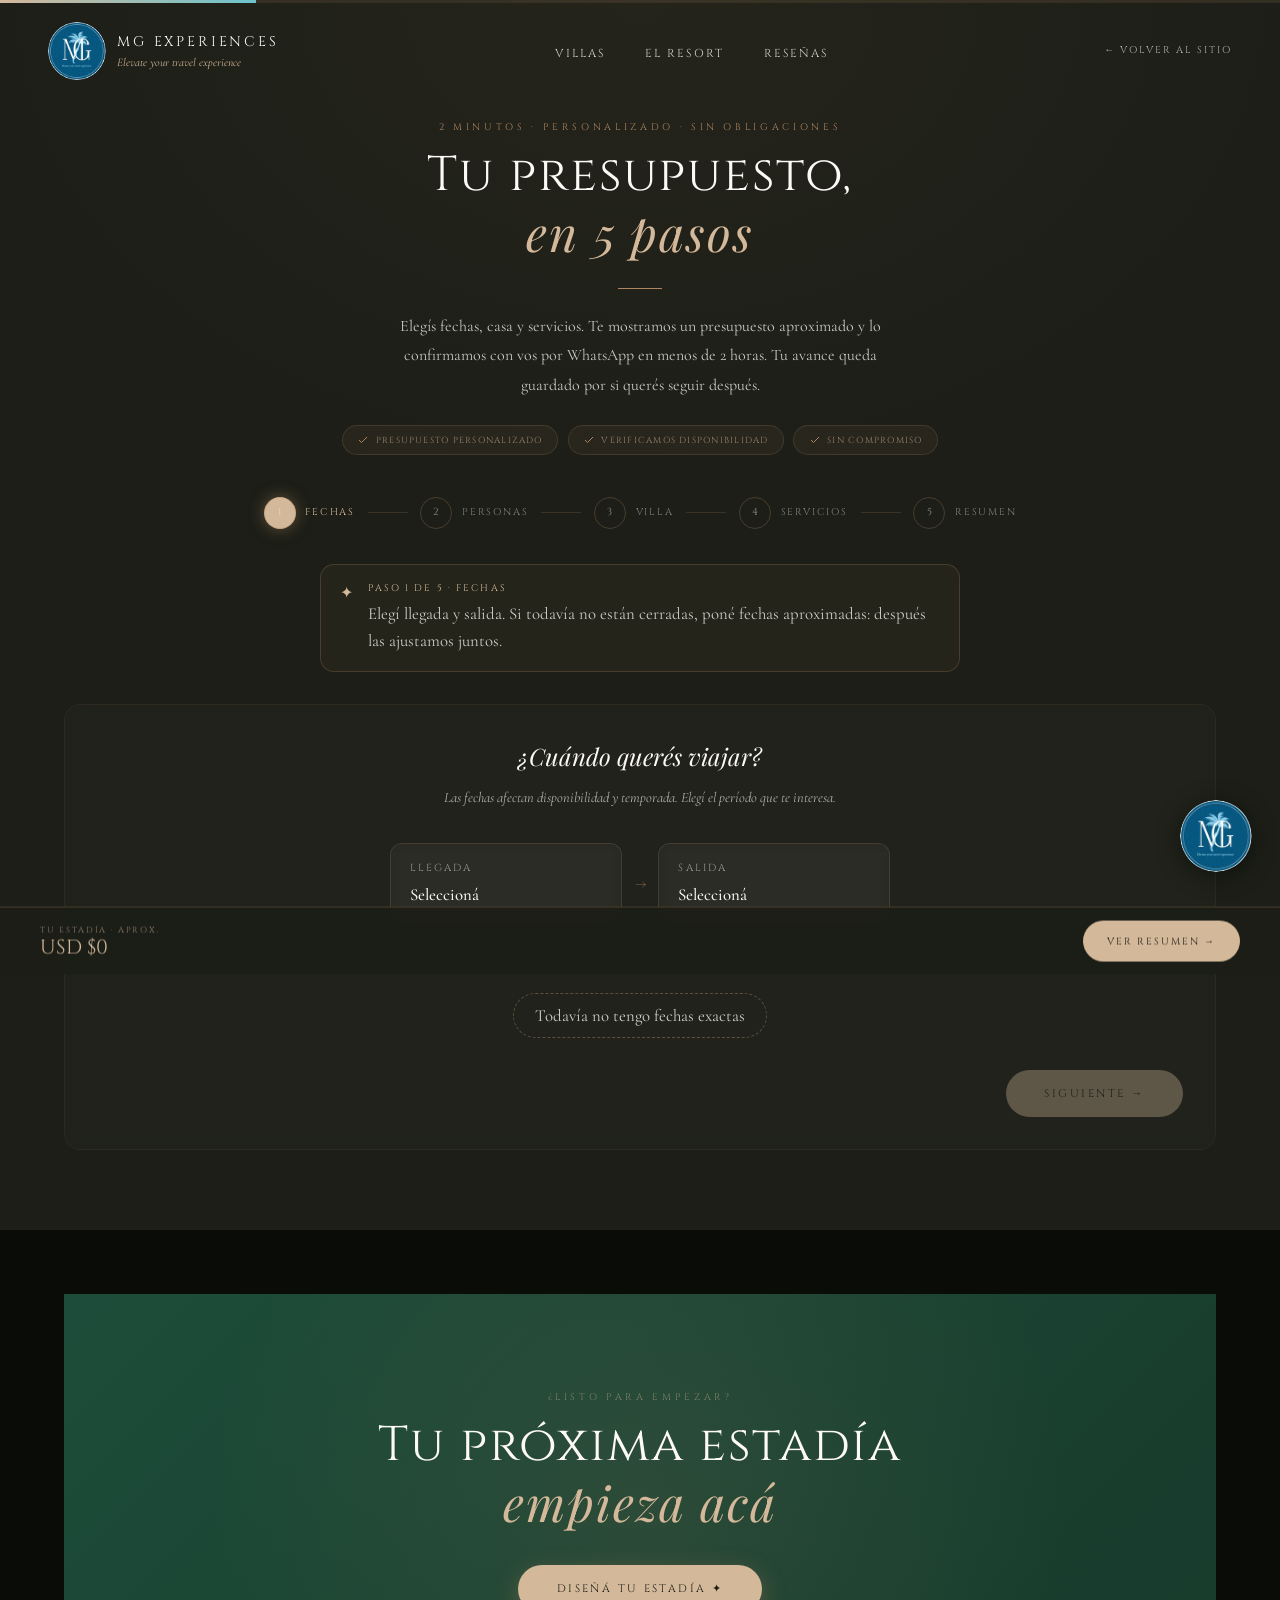
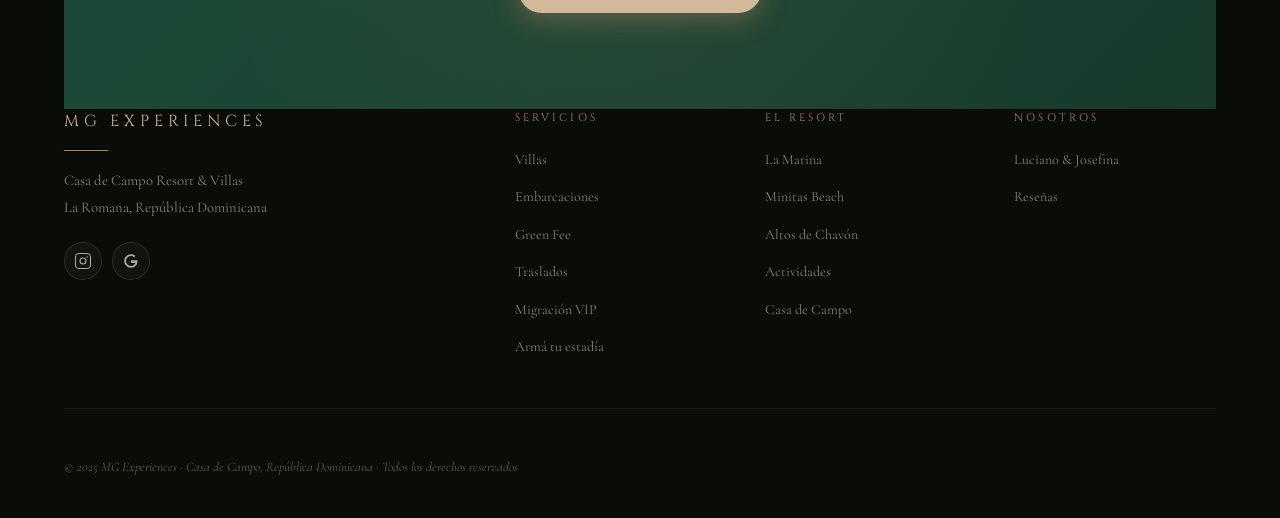
==== commit 0a32b815: "Fechas aproximadas, página más liviana y confianza en el gate - Paso 1: "Todavía no tengo fechas exa" ====
--- a/presupuesto.html
+++ b/presupuesto.html
@@ -529,7 +529,7 @@
   position:absolute;
   inset:0;
   width:100%;height:100%;
-  background:url('img/cdc-aerial.jpg') center 40%/cover no-repeat;
+  background:url('img/cdc-aerial.webp') center 40%/cover no-repeat;
   filter:brightness(.18) saturate(.7);
   pointer-events:none;
 }
@@ -3241,6 +3241,32 @@
   .sl-name,.sl-val{font-size:1rem!important}
 }
 </style>
+
+<style>
+/* ── "Todavía no tengo fechas" ── */
+.flex-dates-toggle{display:block;margin:.9rem auto 0;background:transparent;border:1px dashed rgba(174,133,96,.45);color:rgba(253,250,246,.8);border-radius:100px;padding:.7rem 1.3rem;font-family:'Cormorant Garamond',serif;font-size:1.05rem;cursor:pointer;transition:all .25s}
+.flex-dates-toggle:hover{border-color:var(--vl);color:var(--vl)}
+.flex-dates{display:none;max-width:520px;margin:1rem auto 0;padding:1.1rem 1.2rem;border:1px solid rgba(174,133,96,.28);border-radius:14px;background:rgba(174,133,96,.05)}
+.flex-dates.show{display:block;animation:fadePanel .4s ease both}
+.flex-dates-t{font-family:'Playfair Display',serif;font-size:1.1rem;color:var(--wh);margin-bottom:.8rem;text-align:center}
+.flex-row{display:flex;gap:.8rem;flex-wrap:wrap;align-items:flex-end;justify-content:center}
+.flex-row label{display:block;font-family:'Cinzel',serif;font-size:.55rem;letter-spacing:.2em;text-transform:uppercase;color:rgba(212,184,154,.7);margin-bottom:.35rem}
+.flex-row select{min-width:190px;min-height:50px;background:rgba(253,250,246,.05);border:1px solid rgba(174,133,96,.3);border-radius:10px;color:var(--wh);font-family:'Cormorant Garamond',serif;font-size:1.05rem;padding:.6rem .8rem}
+.flex-row select option{background:#111310}
+.flex-nights{display:flex;align-items:center;gap:.5rem}
+.flex-nights button{width:46px;height:46px;border-radius:50%;border:1px solid rgba(174,133,96,.4);background:rgba(174,133,96,.08);color:var(--vl);font-size:1.3rem;cursor:pointer}
+.flex-nights span{min-width:70px;text-align:center;font-family:'Cinzel',serif;font-size:1rem;color:var(--wh)}
+.flex-ok{margin-top:1rem;width:100%;min-height:50px;border:none;border-radius:100px;background:var(--vl);color:var(--bk);font-family:'Cinzel',serif;font-size:.64rem;letter-spacing:.2em;text-transform:uppercase;cursor:pointer}
+.flex-ok:hover{background:var(--wh)}
+.flex-badge{display:none;margin:.6rem auto 0;text-align:center;font-family:'Cormorant Garamond',serif;font-size:1rem;color:rgba(109,195,205,.95)}
+.flex-badge.show{display:block}
+
+/* ── Confianza en el gate ── */
+.gate-trust{display:flex;align-items:center;justify-content:center;gap:.6rem;flex-wrap:wrap;margin:-.2rem 0 1.1rem;font-family:'Cormorant Garamond',serif;font-size:.98rem;color:rgba(253,250,246,.75)}
+.gate-trust .stars{color:#E2B35A;letter-spacing:.1em;font-size:.95rem}
+.gate-quote{margin:0 0 1.2rem;padding:.8rem 1rem;border-left:2px solid rgba(174,133,96,.5);background:rgba(253,250,246,.03);border-radius:0 10px 10px 0;font-family:'Cormorant Garamond',serif;font-size:1rem;line-height:1.5;color:rgba(253,250,246,.8)}
+.gate-quote small{display:block;margin-top:.3rem;color:rgba(212,184,154,.8);font-size:.9rem;font-style:normal}
+</style>
 </head>
 <body class="presupuesto-page">
 
@@ -3253,6 +3279,8 @@
     <div id="gateStepA">
       <div class="gate-logo">MG Experiences</div>
       <h2 class="gate-title">Para ver los precios,<br>necesitamos conocerte</h2>
+      <div class="gate-trust"><span class="stars">★★★★★</span><span>5.0 en Google · 16 reseñas · Huéspedes de 12 países</span></div>
+      <div class="gate-quote">"Todo fue muy bien planificado y con mucha flexibilidad para adaptarse a nuestras variaciones. La casa que nos recomendaron fue excelente."<small>— Pedro Morrone · reseña en Google</small></div>
       <p class="gate-sub">Dejanos tus datos y te mandamos un código por email para confirmar que sos una persona real. Sin spam. Te atendemos en español, por WhatsApp.</p>
       <form class="gate-form" onsubmit="sendCode(event)" autocomplete="on">
         <div class="gate-row">
@@ -3301,7 +3329,7 @@
         <div class="gate-error" id="gateErrorA"></div>
         <button class="gate-btn" type="submit" id="gateBtnA">Recibir código →</button>
       </form>
-      <a class="wa-ghost" href="https://wa.me/5491164388699?text=Hola%20MG%20Experiences%2C%20quiero%20informaci%C3%B3n%20para%20una%20estad%C3%ADa%20en%20Casa%20de%20Campo." target="_blank" rel="noopener" onclick="try{if(typeof gtag==='function')gtag('event','whatsapp_click',{origen:'gate'})}catch(_){}"><svg viewBox="0 0 24 24" fill="currentColor" width="18" height="18" aria-hidden="true"><path d="M12 2a10 10 0 0 0-8.6 15.1L2 22l5.1-1.3A10 10 0 1 0 12 2zm0 18.2a8.2 8.2 0 0 1-4.2-1.2l-.3-.2-3 .8.8-2.9-.2-.3A8.2 8.2 0 1 1 12 20.2zm4.5-6.1c-.2-.1-1.5-.7-1.7-.8s-.4-.1-.6.1-.6.8-.8 1-.3.2-.5.1a6.7 6.7 0 0 1-3.3-2.9c-.3-.4.2-.4.7-1.3.1-.2 0-.3 0-.5l-.8-1.8c-.2-.5-.4-.4-.6-.4h-.5a1 1 0 0 0-.7.3 3 3 0 0 0-.9 2.2 5.2 5.2 0 0 0 1.1 2.8 12 12 0 0 0 4.6 4c1.7.7 2.3.6 2.7.5a2.6 2.6 0 0 0 1.7-1.2c.2-.6.2-1 .1-1.2z"/></svg> Prefiero que me escriban por WhatsApp</a>
+      <a class="wa-ghost" href="https://wa.me/5491164388699?text=Hola%20MG%20Experiences%2C%20quiero%20informaci%C3%B3n%20para%20una%20estad%C3%ADa%20en%20Casa%20de%20Campo." target="_blank" rel="noopener" onclick="try{if(typeof gtag==='function')gtag('event','whatsapp_click',{origen:'gate'})}catch(_){};try{if(typeof fbq==='function')fbq('trackCustom','whatsapp_click',{origen:'gate'})}catch(_){}"><svg viewBox="0 0 24 24" fill="currentColor" width="18" height="18" aria-hidden="true"><path d="M12 2a10 10 0 0 0-8.6 15.1L2 22l5.1-1.3A10 10 0 1 0 12 2zm0 18.2a8.2 8.2 0 0 1-4.2-1.2l-.3-.2-3 .8.8-2.9-.2-.3A8.2 8.2 0 1 1 12 20.2zm4.5-6.1c-.2-.1-1.5-.7-1.7-.8s-.4-.1-.6.1-.6.8-.8 1-.3.2-.5.1a6.7 6.7 0 0 1-3.3-2.9c-.3-.4.2-.4.7-1.3.1-.2 0-.3 0-.5l-.8-1.8c-.2-.5-.4-.4-.6-.4h-.5a1 1 0 0 0-.7.3 3 3 0 0 0-.9 2.2 5.2 5.2 0 0 0 1.1 2.8 12 12 0 0 0 4.6 4c1.7.7 2.3.6 2.7.5a2.6 2.6 0 0 0 1.7-1.2c.2-.6.2-1 .1-1.2z"/></svg> Prefiero que me escriban por WhatsApp</a>
     </div>
 
     <!-- STEP B: Verificación de código -->
@@ -3329,7 +3357,7 @@
 <!-- NAV -->
 <nav id="nav" class="solid">
   <a href="index.html" class="logo">
-    <img src="[data-uri]" alt="MG Experiences" style="width:58px;height:58px;border-radius:50%;object-fit:cover">
+    <img src="img/logo.jpg" alt="MG Experiences" style="width:58px;height:58px;border-radius:50%;object-fit:cover">
     <div><span class="logo-n">MG EXPERIENCES</span><span class="logo-t">Elevate your travel experience</span></div>
   </a>
   <ul class="nlinks">
@@ -3502,6 +3530,16 @@
       </div>
 
       <div id="nights-display" style="text-align:center;font-family:'Playfair Display',serif;font-style:italic;font-size:1.2rem;color:var(--vl);min-height:1.8rem;margin-top:.5rem"></div>
+      <div class="flex-badge" id="flexBadge"></div>
+      <button type="button" class="flex-dates-toggle" id="flexToggle" onclick="toggleFlexDates()">Todavía no tengo fechas exactas</button>
+      <div class="flex-dates" id="flexDates">
+        <div class="flex-dates-t">Decinos aproximadamente y lo ajustamos juntos</div>
+        <div class="flex-row">
+          <div><label>Mes aproximado</label><select id="flexMes"></select></div>
+          <div><label>Noches</label><div class="flex-nights"><button type="button" onclick="flexNoches(-1)">−</button><span id="flexNochesVal">7 noches</span><button type="button" onclick="flexNoches(1)">+</button></div></div>
+        </div>
+        <button type="button" class="flex-ok" onclick="aplicarFlexDates()">Usar estas fechas aproximadas →</button>
+      </div>
       <div class="cnav">
         <button class="cbtn-back" style="visibility:hidden">← Volver</button>
         <button class="cbtn-next" id="next1" onclick="goStep(2)" disabled>Siguiente →</button>
@@ -4547,32 +4585,41 @@
   }
 }
 
+// Código enviado (dejó sus datos, todavía sin verificar) → Contact
 function trackLeadCapturado(email, nombre, presupuesto) {
   if (typeof fbq !== 'undefined') {
-    fbq('track', 'Lead', {
-      content_name: 'Lead Capturado',
-      content_type: 'lead',
-      value: presupuesto,
+    try { fbq('track', 'Contact', {
+      content_name: 'Datos cargados — código enviado',
+      value: presupuesto || 0,
       currency: 'USD'
-    });
-    
-    fbq('track', 'Contact', {
-      content_name: 'Cliente de Alto Valor',
-      value: presupuesto,
-      currency: 'USD'
-    });
-  }
-}
-
+    }); } catch(_){}
+  }
+}
+
+// Verificó el código → Lead real (mismo momento que generate_lead en GA4)
 function trackPresupuestoCompleto(montoTotal) {
   if (typeof fbq !== 'undefined') {
-    fbq('track', 'Purchase', {
-      content_name: 'Presupuesto Completado',
-      content_type: 'product',
-      value: montoTotal,
+    const eid = 'lead_' + Date.now() + '_' + Math.floor(Math.random()*1e6);
+    try { fbq('track', 'Lead', {
+      content_name: 'Lead verificado — configurador web',
+      content_category: 'presupuesto',
+      value: montoTotal || 0,
       currency: 'USD'
-    });
-  }
+    }, { eventID: eid }); } catch(_){}
+    try { fbq('track', 'CompleteRegistration', { content_name: 'Verificación OTP', status: 'verified' }); } catch(_){}
+  }
+}
+
+// Confirmó el presupuesto → SubmitApplication (antes no se informaba a Meta)
+function trackPresupuestoEnviado(montoTotal) {
+  if (typeof fbq !== 'undefined') {
+    try { fbq('track', 'SubmitApplication', {
+      content_name: 'Presupuesto confirmado',
+      value: montoTotal || 0,
+      currency: 'USD'
+    }); } catch(_){}
+  }
+  try { if (typeof gtag === 'function') gtag('event', 'presupuesto_confirmado', { value: montoTotal || 0, currency: 'USD' }); } catch(_){}
 }
 
 // ── Total del presupuesto (usado por tracking y por el gate)
@@ -5285,7 +5332,7 @@
   html+=`<div style="background:rgba(174,133,96,.08);border-left:3px solid var(--vl);padding:1rem 1.2rem;margin-bottom:1.5rem;border-radius:4px;font-size:.9rem;color:rgba(253,250,246,.85)">
     <strong>Precios aproximados</strong> · Temporada, disponibilidad y detalles específicos se confirman en la conversación.
   </div>`;
-  html+=`<div class="summary-line"><span class="sl-name">Período</span><span class="sl-val">${fmt(di)} → ${fmt(dout)}</span></div>`;
+  html+=`<div class="summary-line"><span class="sl-name">Período${state.fechasFlexibles?' <span style="font-size:.78rem;color:rgba(109,195,205,.9)">(aprox.)</span>':''}</span><span class="sl-val">${fmt(di)} → ${fmt(dout)}</span></div>`;
   html+=`<div class="summary-line"><span class="sl-name">Noches</span><span class="sl-val">${nights} ${nights===1?'noche':'noches'}</span></div>`;
   html+=`<div class="summary-line"><span class="sl-name">Personas</span><span class="sl-val">${guests}</span></div>`;
   html+=`<div style="height:1px;background:rgba(174,133,96,.15);margin:1rem 0"></div>`;
@@ -5558,7 +5605,7 @@
   try {
     const params=new URLSearchParams();
     params.append('cliente',    JSON.stringify(clientData));
-    params.append('presupuestoTexto', 'Presupuesto generado desde el sitio web');
+    params.append('presupuestoTexto', 'Presupuesto generado desde el sitio web' + (state.fechasFlexibles ? ' — FECHAS APROXIMADAS (el cliente no tiene fecha exacta: ' + (state.flexLabel||'') + ')' : ''));
     params.append('clienteItems', JSON.stringify(pData));
     params.append('source', 'web');
 
@@ -5617,7 +5664,7 @@
       if (waLink) {
         confirmHtml += `
         <div style="margin-top:.6rem">
-          <a class="wa-btn" href="${waLink}" target="_blank" rel="noopener" onclick="try{if(typeof gtag==='function')gtag('event','whatsapp_click',{origen:'confirmacion'})}catch(_){}">
+          <a class="wa-btn" href="${waLink}" target="_blank" rel="noopener" onclick="try{if(typeof gtag==='function')gtag('event','whatsapp_click',{origen:'confirmacion'})}catch(_){};try{if(typeof fbq==='function')fbq('trackCustom','whatsapp_click',{origen:'confirmacion'})}catch(_){}">
             <svg viewBox="0 0 24 24" fill="currentColor"><path d="M12 2a10 10 0 0 0-8.6 15.1L2 22l5.1-1.3A10 10 0 1 0 12 2zm0 18.2a8.2 8.2 0 0 1-4.2-1.2l-.3-.2-3 .8.8-2.9-.2-.3A8.2 8.2 0 1 1 12 20.2zm4.5-6.1c-.2-.1-1.5-.7-1.7-.8s-.4-.1-.6.1-.6.8-.8 1-.3.2-.5.1a6.7 6.7 0 0 1-3.3-2.9c-.3-.4.2-.4.7-1.3.1-.2 0-.3 0-.5l-.8-1.8c-.2-.5-.4-.4-.6-.4h-.5a1 1 0 0 0-.7.3 3 3 0 0 0-.9 2.2 5.2 5.2 0 0 0 1.1 2.8 12 12 0 0 0 4.6 4c1.7.7 2.3.6 2.7.5a2.6 2.6 0 0 0 1.7-1.2c.2-.6.2-1 .1-1.2z"/></svg>
             Seguir por WhatsApp
           </a>
@@ -5631,6 +5678,7 @@
 
     document.getElementById('confirmBox').innerHTML = confirmHtml;
     document.getElementById('confirmBox').style.display='block';
+    try { trackPresupuestoEnviado(window._mgTotal || 0); } catch(_){}
 
   } catch(err) {
     btn.disabled=false;
@@ -5653,7 +5701,7 @@
   let total = 0; try { total = calculateTotal(); } catch(_){}
   const partes = [];
   partes.push(`Hola, soy ${u.nombre||''}${u.apellido?' '+u.apellido:''}.`.replace('soy .','soy'));
-  partes.push(`Acabo de armar un presupuesto en la web para ${state.guests} persona${state.guests!==1?'s':''}, del ${fmt(state.dateIn)} al ${fmt(state.dateOut)} (${state.nights} noche${state.nights!==1?'s':''}).`);
+  partes.push(`Acabo de armar un presupuesto en la web para ${state.guests} persona${state.guests!==1?'s':''}, ${state.fechasFlexibles ? 'aprox. ' + (state.flexLabel||'') + ' (' + state.nights + ' noches, fechas a definir)' : 'del ' + fmt(state.dateIn) + ' al ' + fmt(state.dateOut) + ' (' + state.nights + ' noche' + (state.nights!==1?'s':'') + ')'}.`);
   if(villa) partes.push(`Casa: ${villa.name}.`);
   const extras = Object.values(state.svcs||{}).map(v=>v.name).filter(Boolean);
   const barcos = Object.keys(state.barcos||{}).map(id=>{ const b=(typeof barcos!=='undefined'?barcos:[]).find(x=>x.id===id); return b?b.name:null; }).filter(Boolean);
@@ -6857,7 +6905,7 @@
 
 <!-- Floating button -->
 <button id="val-btn" onclick="openAsistente()" aria-label="Hablar con Asistente Virtual">
-  <img src="[data-uri]" alt="Valentina">
+  <img src="img/logo.jpg" alt="Valentina">
 </button>
 
 <!-- Tooltip -->
@@ -7287,7 +7335,7 @@
   function saveProgress(){
     try{
       const d = {step:state.step, dateIn:state.dateIn||null, dateOut:state.dateOut||null, nights:state.nights||0,
-                 guests:state.guests, villaId:state.villaId||null, svcs:state.svcs||{}, barcoId:state.barcoId||null,
+                 guests:state.guests, villaId:state.villaId||null, svcs:state.svcs||{}, barcoId:state.barcoId||null, fechasFlexibles:!!state.fechasFlexibles, flexLabel:state.flexLabel||'',
                  barcos:state.barcos||{}, golfId:state.golfId||null, aeropuertoId:state.aeropuertoId||null, saved:Date.now()};
       localStorage.setItem(SAVE_KEY, JSON.stringify(d));
     }catch(_){}
@@ -7312,6 +7360,8 @@
       if(nd) nd.textContent = state.nights + (state.nights===1?' noche':' noches');
     }
     if(d.guests){ state.guests=d.guests; document.getElementById('guestNum').textContent=state.guests; }
+    state.fechasFlexibles=!!d.fechasFlexibles; state.flexLabel=d.flexLabel||'';
+    if(state.fechasFlexibles){ const b=document.getElementById('flexBadge'); if(b){ b.textContent='Fechas aproximadas: '+state.flexLabel+' · las ajustamos juntos'; b.classList.add('show'); } }
     state.villaId = d.villaId || null;
     state.svcs = d.svcs||{}; state.barcoId=d.barcoId||null; state.barcos=d.barcos||{};
     state.golfId=d.golfId||null; state.aeropuertoId=d.aeropuertoId||null;
@@ -7333,6 +7383,36 @@
     document.getElementById('retomar').classList.remove('show');
   };
 
+  // ── "Todavía no tengo fechas": mes aproximado + noches → fechas provisorias (día 15 del mes)
+  (function initFlex(){
+    const sel=document.getElementById('flexMes'); if(!sel) return;
+    const MESES=['enero','febrero','marzo','abril','mayo','junio','julio','agosto','septiembre','octubre','noviembre','diciembre'];
+    const hoy=new Date(); let y=hoy.getFullYear(), m=hoy.getMonth()+1;
+    for(let i=0;i<14;i++){ if(m>11){m=0;y++;} const o=document.createElement('option'); o.value=`${y}-${String(m+1).padStart(2,'0')}`; o.textContent=`${MESES[m]} ${y}`; sel.appendChild(o); m++; }
+    window._flexN = 7;
+  })();
+  window.toggleFlexDates=function(){ const p=document.getElementById('flexDates'); p.classList.toggle('show'); if(p.classList.contains('show')) p.scrollIntoView({behavior:'smooth',block:'center'}); };
+  window.flexNoches=function(d){ window._flexN=Math.max(2,Math.min(30,(window._flexN||7)+d)); document.getElementById('flexNochesVal').textContent=window._flexN+' noches'; };
+  window.aplicarFlexDates=function(){
+    const v=document.getElementById('flexMes').value; if(!v) return;
+    const [y,mm]=v.split('-').map(Number); const n=window._flexN||7;
+    const din=new Date(y,mm-1,15,12), dout=new Date(din.getTime()+n*86400000);
+    const iso=d=>`${d.getFullYear()}-${String(d.getMonth()+1).padStart(2,'0')}-${String(d.getDate()).padStart(2,'0')}`;
+    calState.selIn=din; calState.selOut=dout; state.dateIn=iso(din); state.dateOut=iso(dout); state.nights=n;
+    state.fechasFlexibles=true; state.flexLabel=document.getElementById('flexMes').selectedOptions[0].textContent;
+    const fmt=dt=>dt.toLocaleDateString('es-AR',{day:'numeric',month:'short',year:'numeric'});
+    document.getElementById('cfInVal').textContent=fmt(din); document.getElementById('cfOutVal').textContent=fmt(dout);
+    const nd=document.getElementById('nights-display'); if(nd) nd.textContent=n+' noches';
+    const b=document.getElementById('flexBadge'); b.textContent='Fechas aproximadas: '+state.flexLabel+' · las ajustamos juntos'; b.classList.add('show');
+    document.getElementById('flexDates').classList.remove('show');
+    try{ renderCalendar(); }catch(_){}
+    syncButtons(); saveProgress();
+    setTimeout(()=>window.goStep(2), 350);
+  };
+  // si elige en el calendario, deja de ser aproximado
+  const _prevSelectCalDayFlex = window.selectCalDay;
+  window.selectCalDay = function(){ state.fechasFlexibles=false; state.flexLabel=''; const b=document.getElementById('flexBadge'); if(b) b.classList.remove('show'); return _prevSelectCalDayFlex.apply(this, arguments); };
+
   // ── Al elegir fecha en el calendario, habilitar "Siguiente" al instante
   const _prevSelectCalDay = window.selectCalDay;
   window.selectCalDay = function(){ _prevSelectCalDay.apply(this, arguments); syncButtons(); saveProgress(); };
